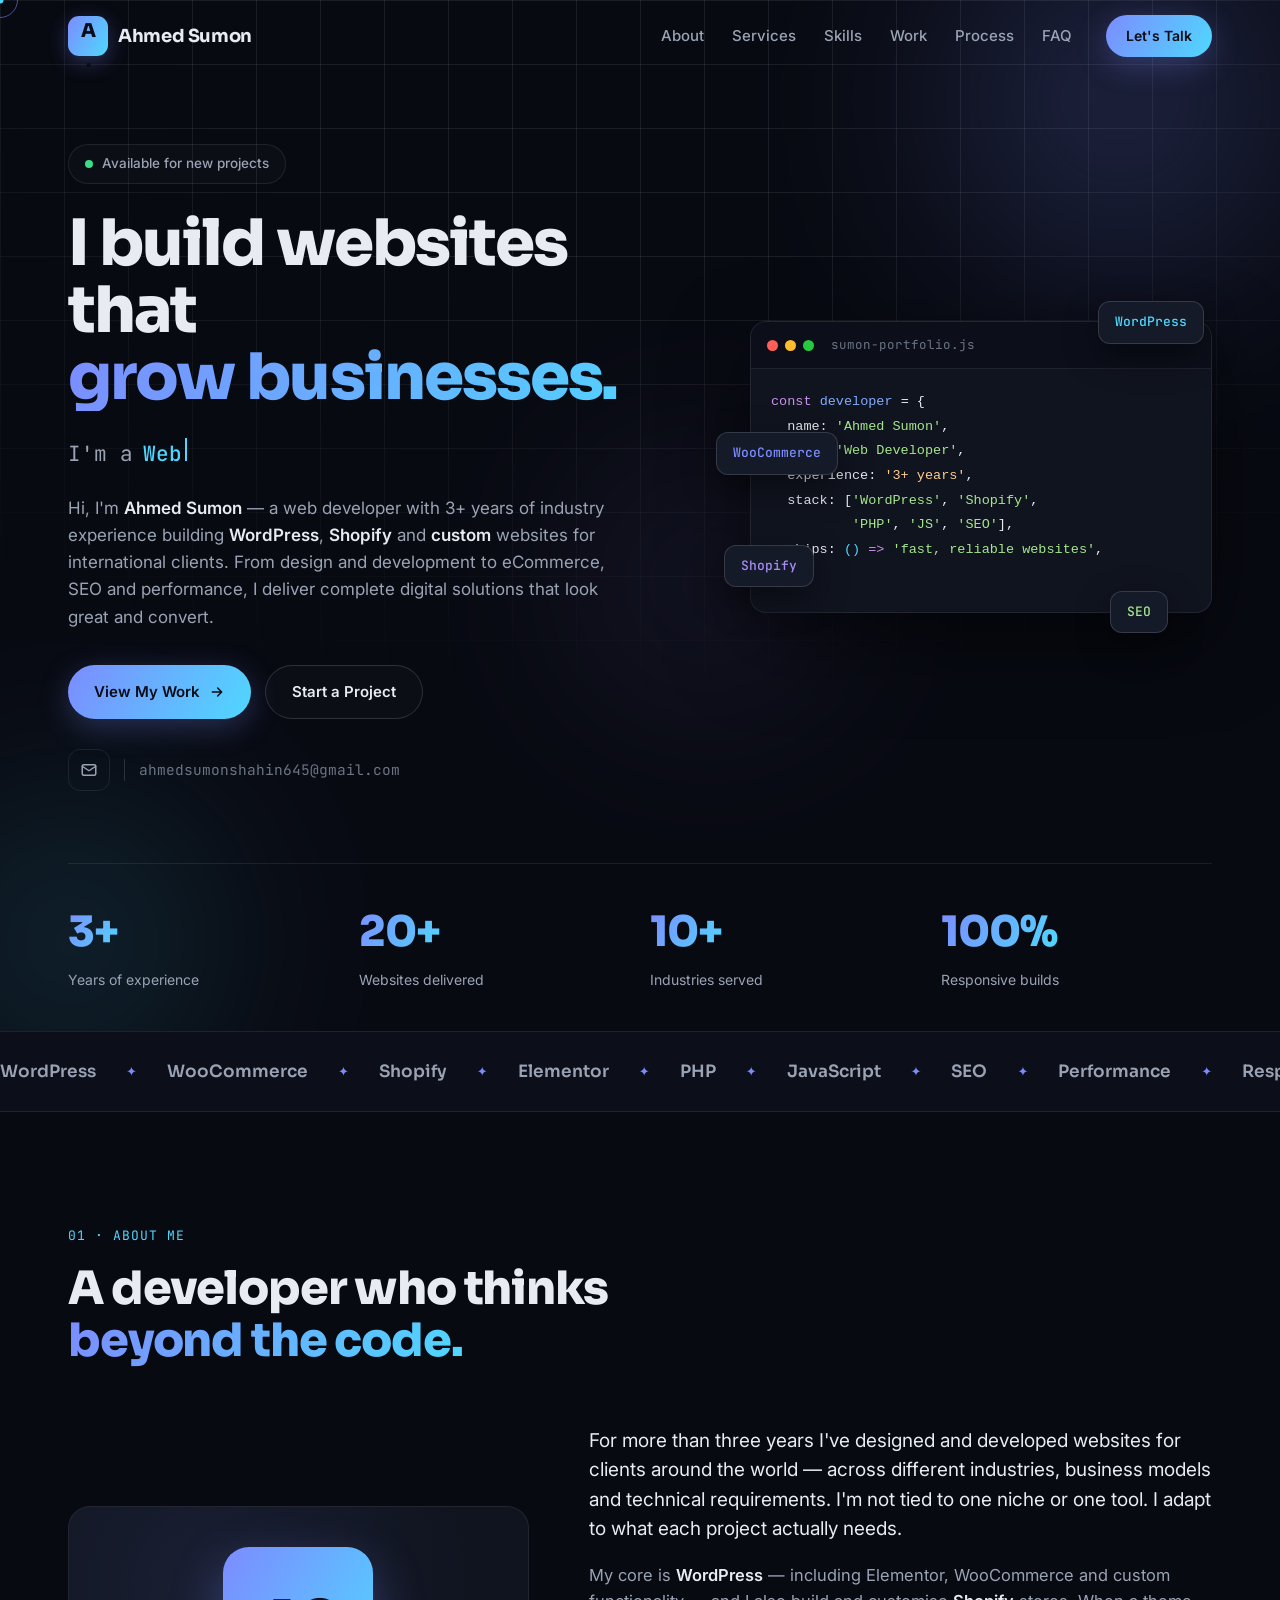
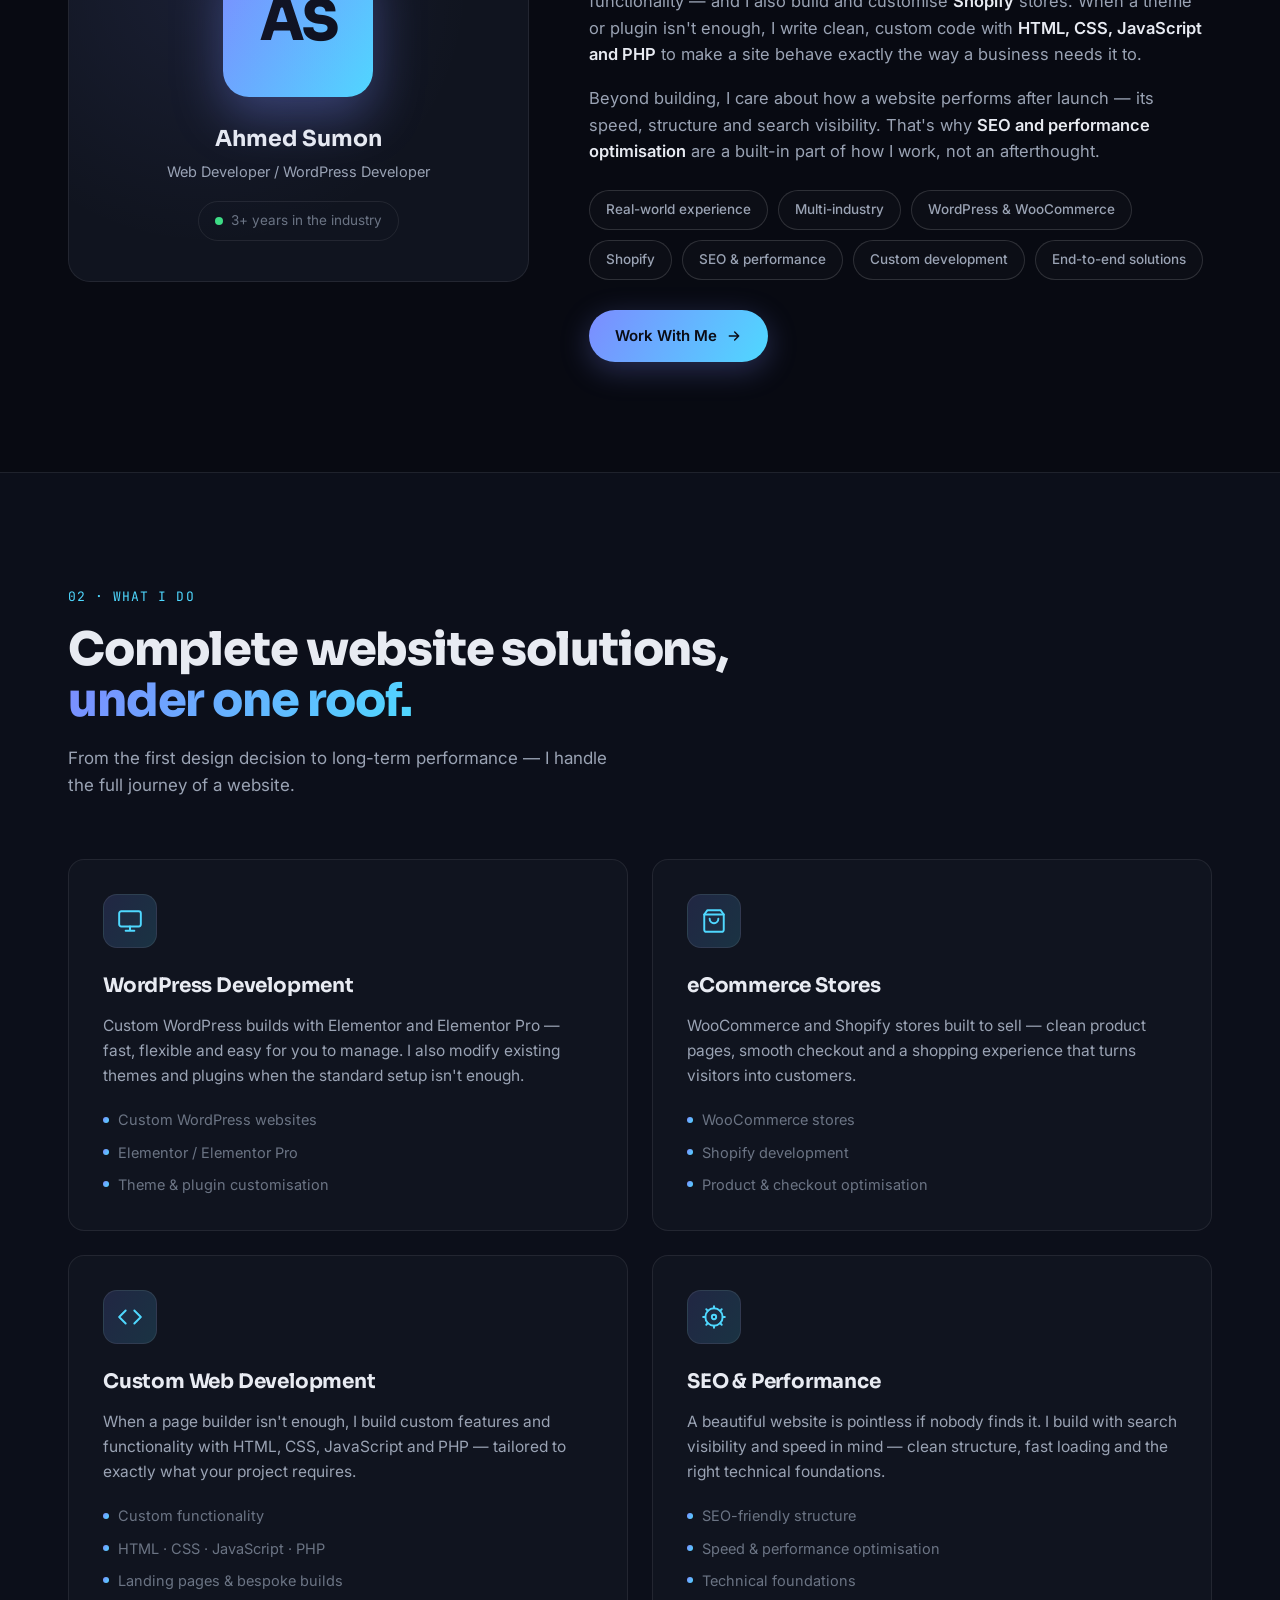
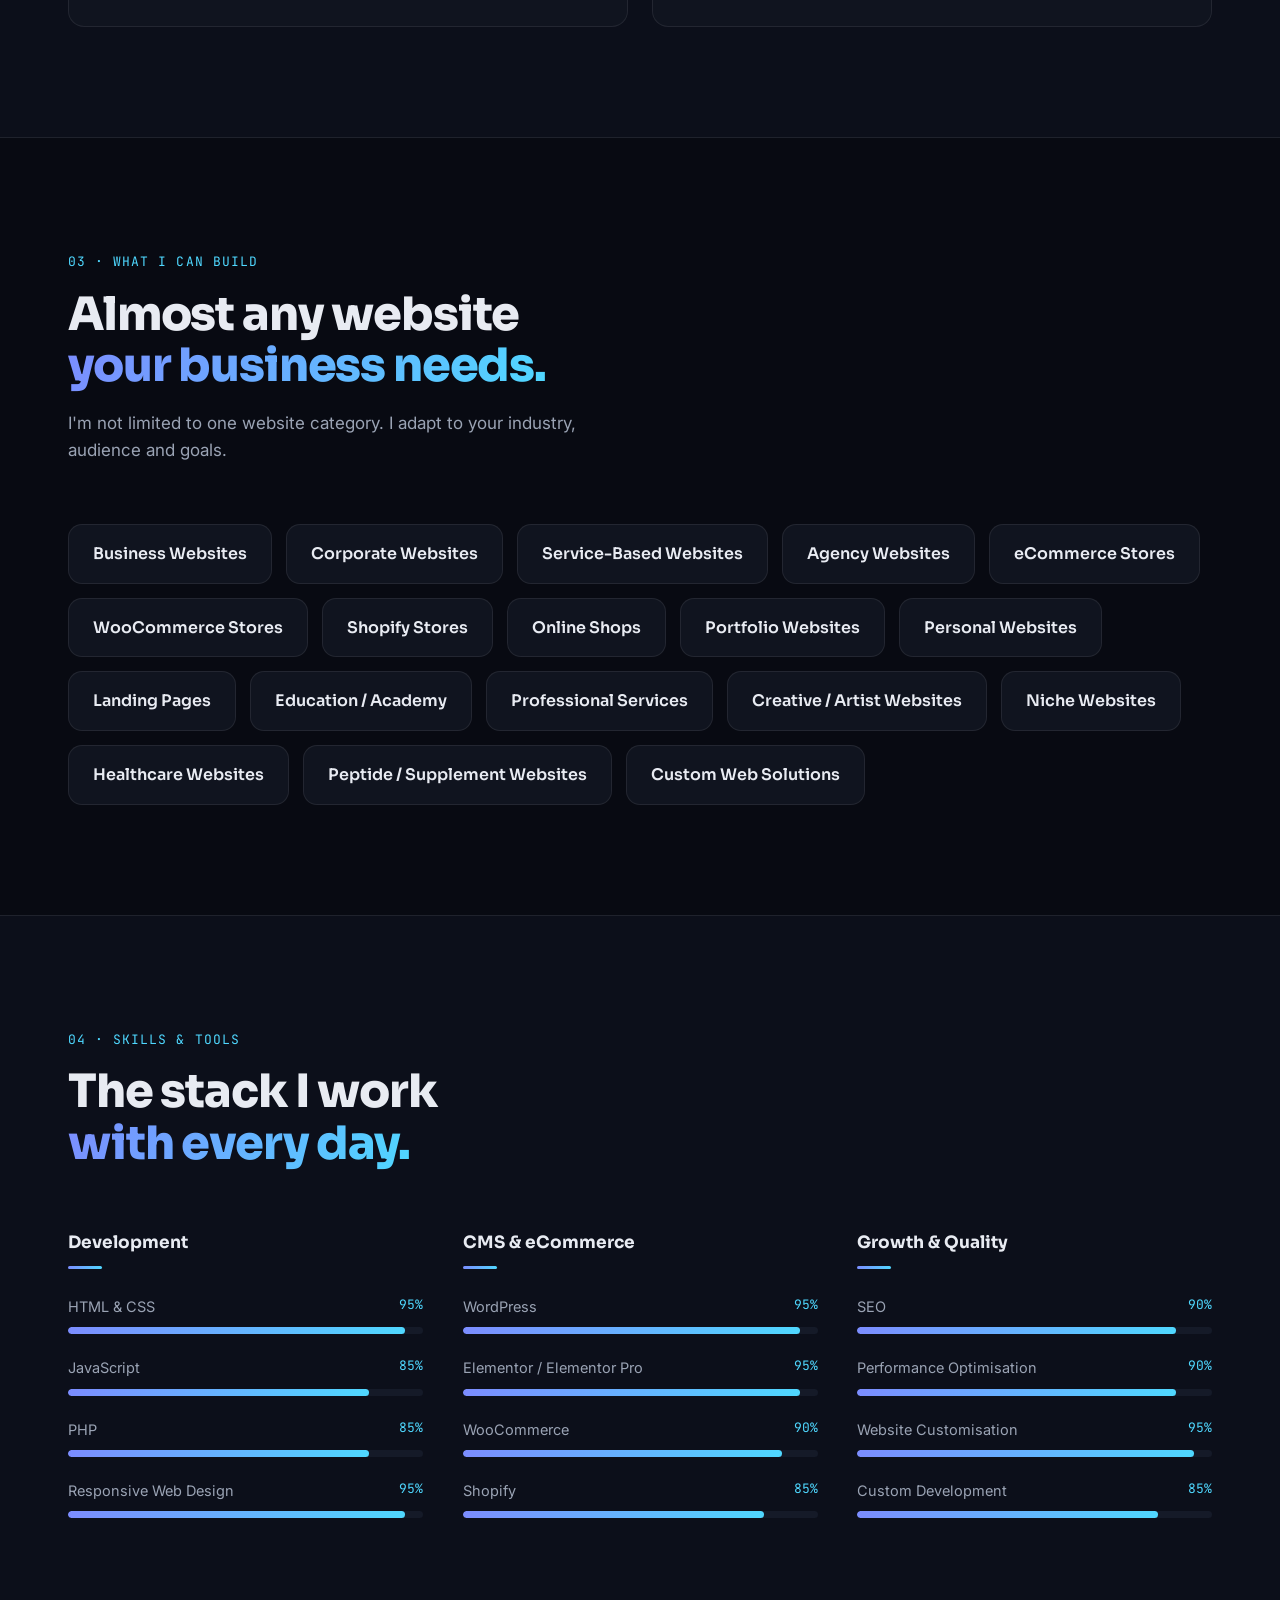
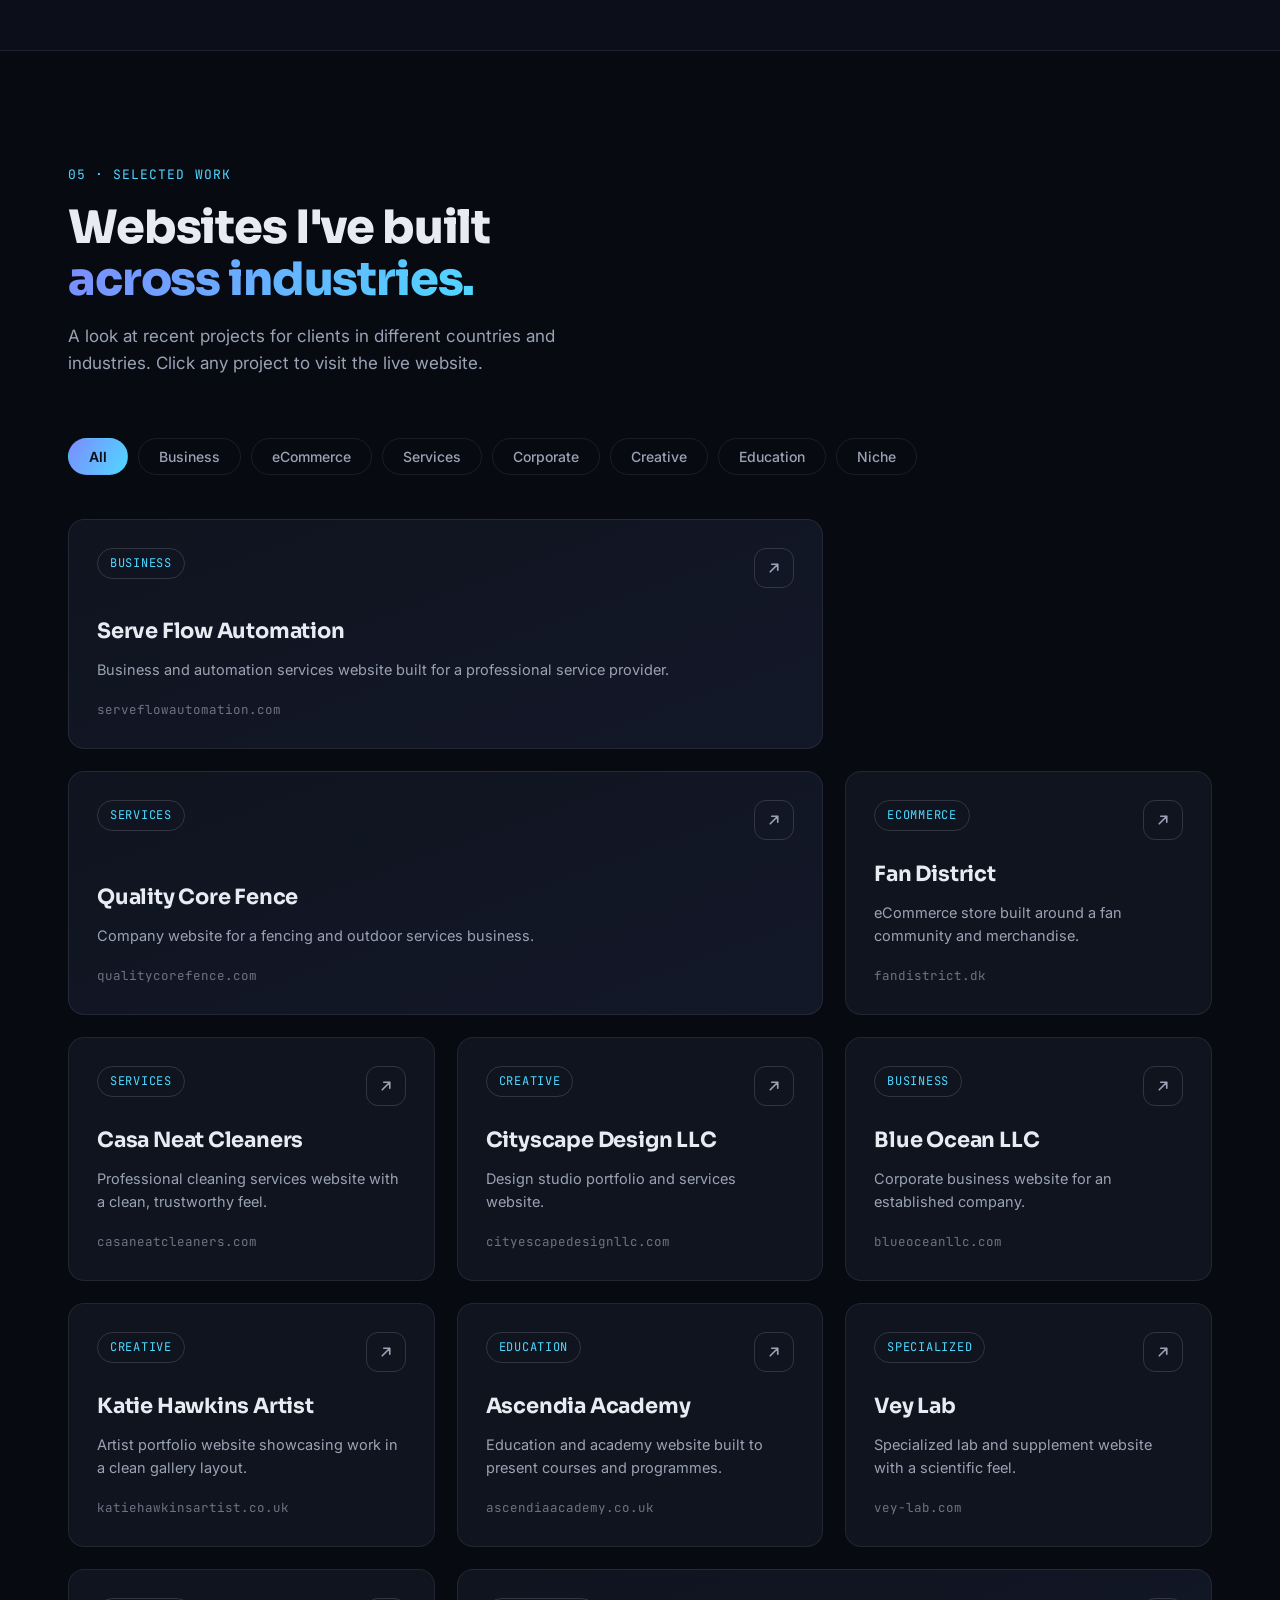
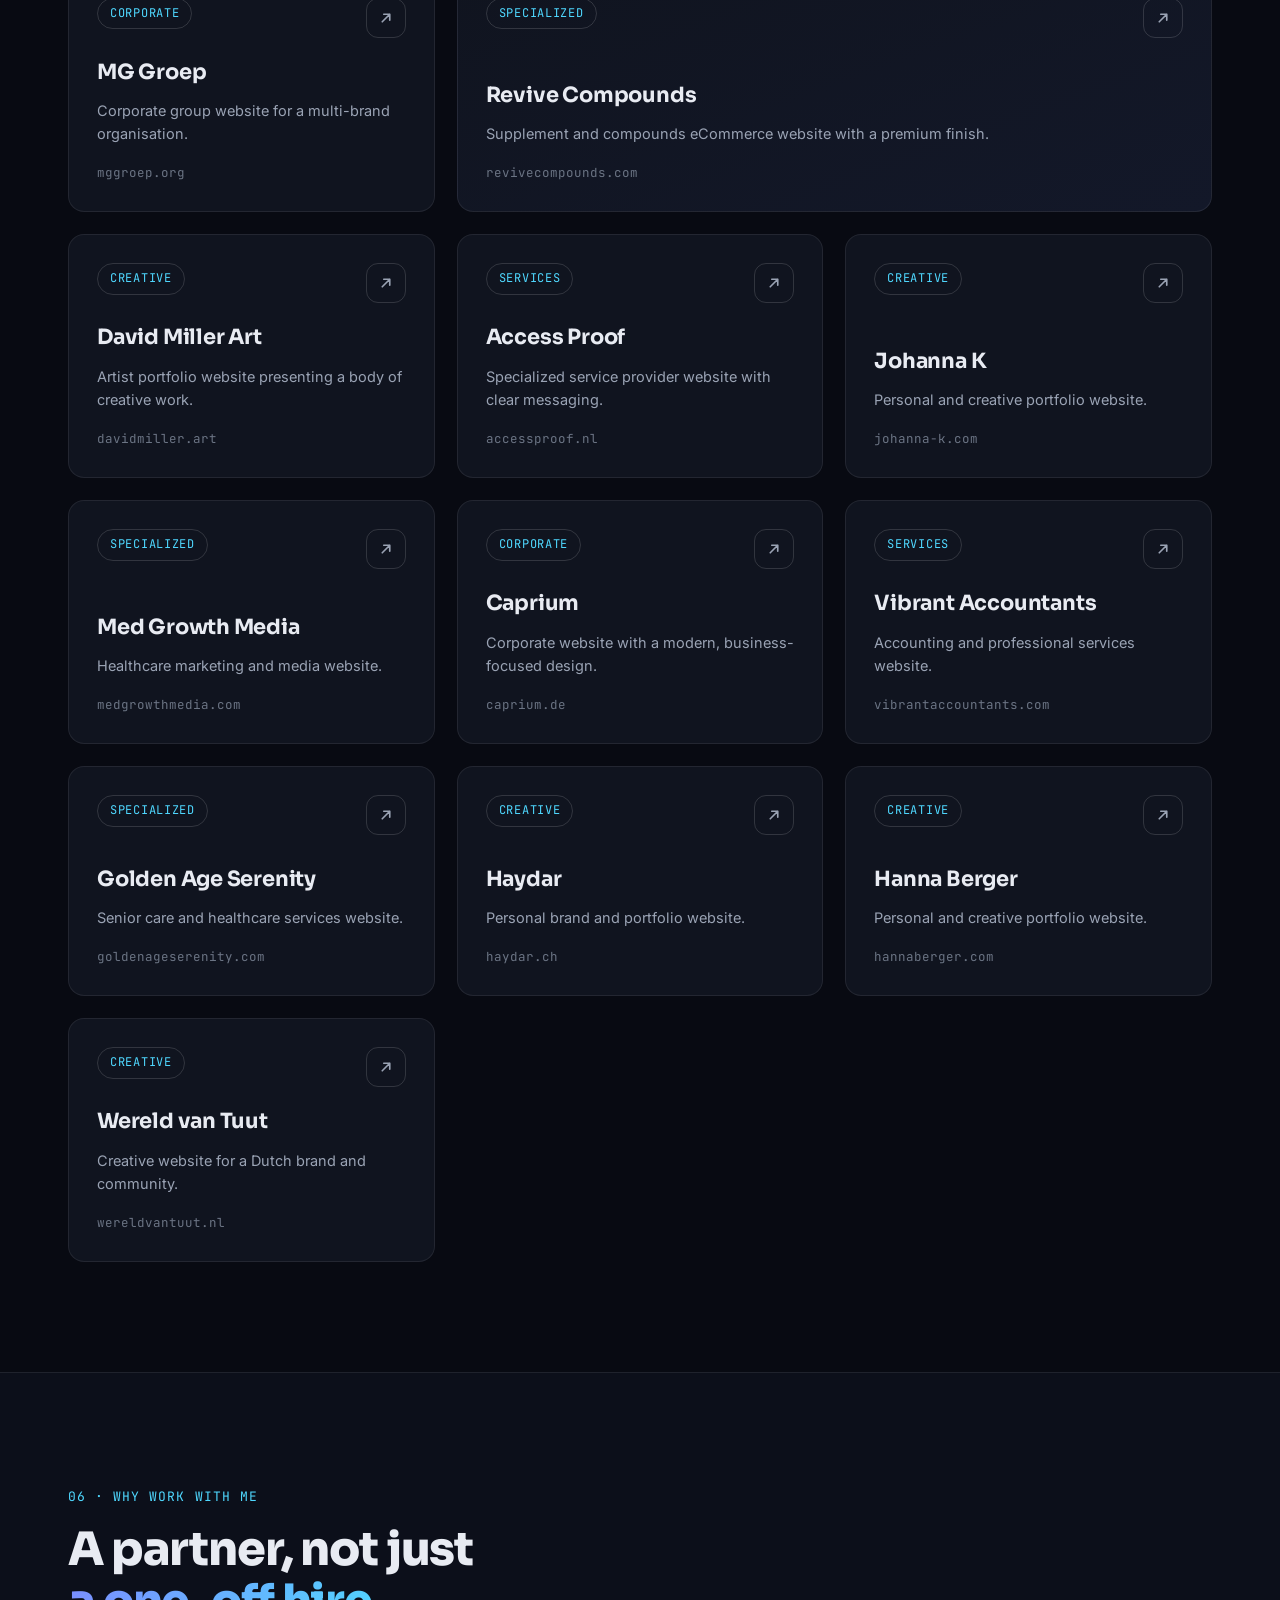
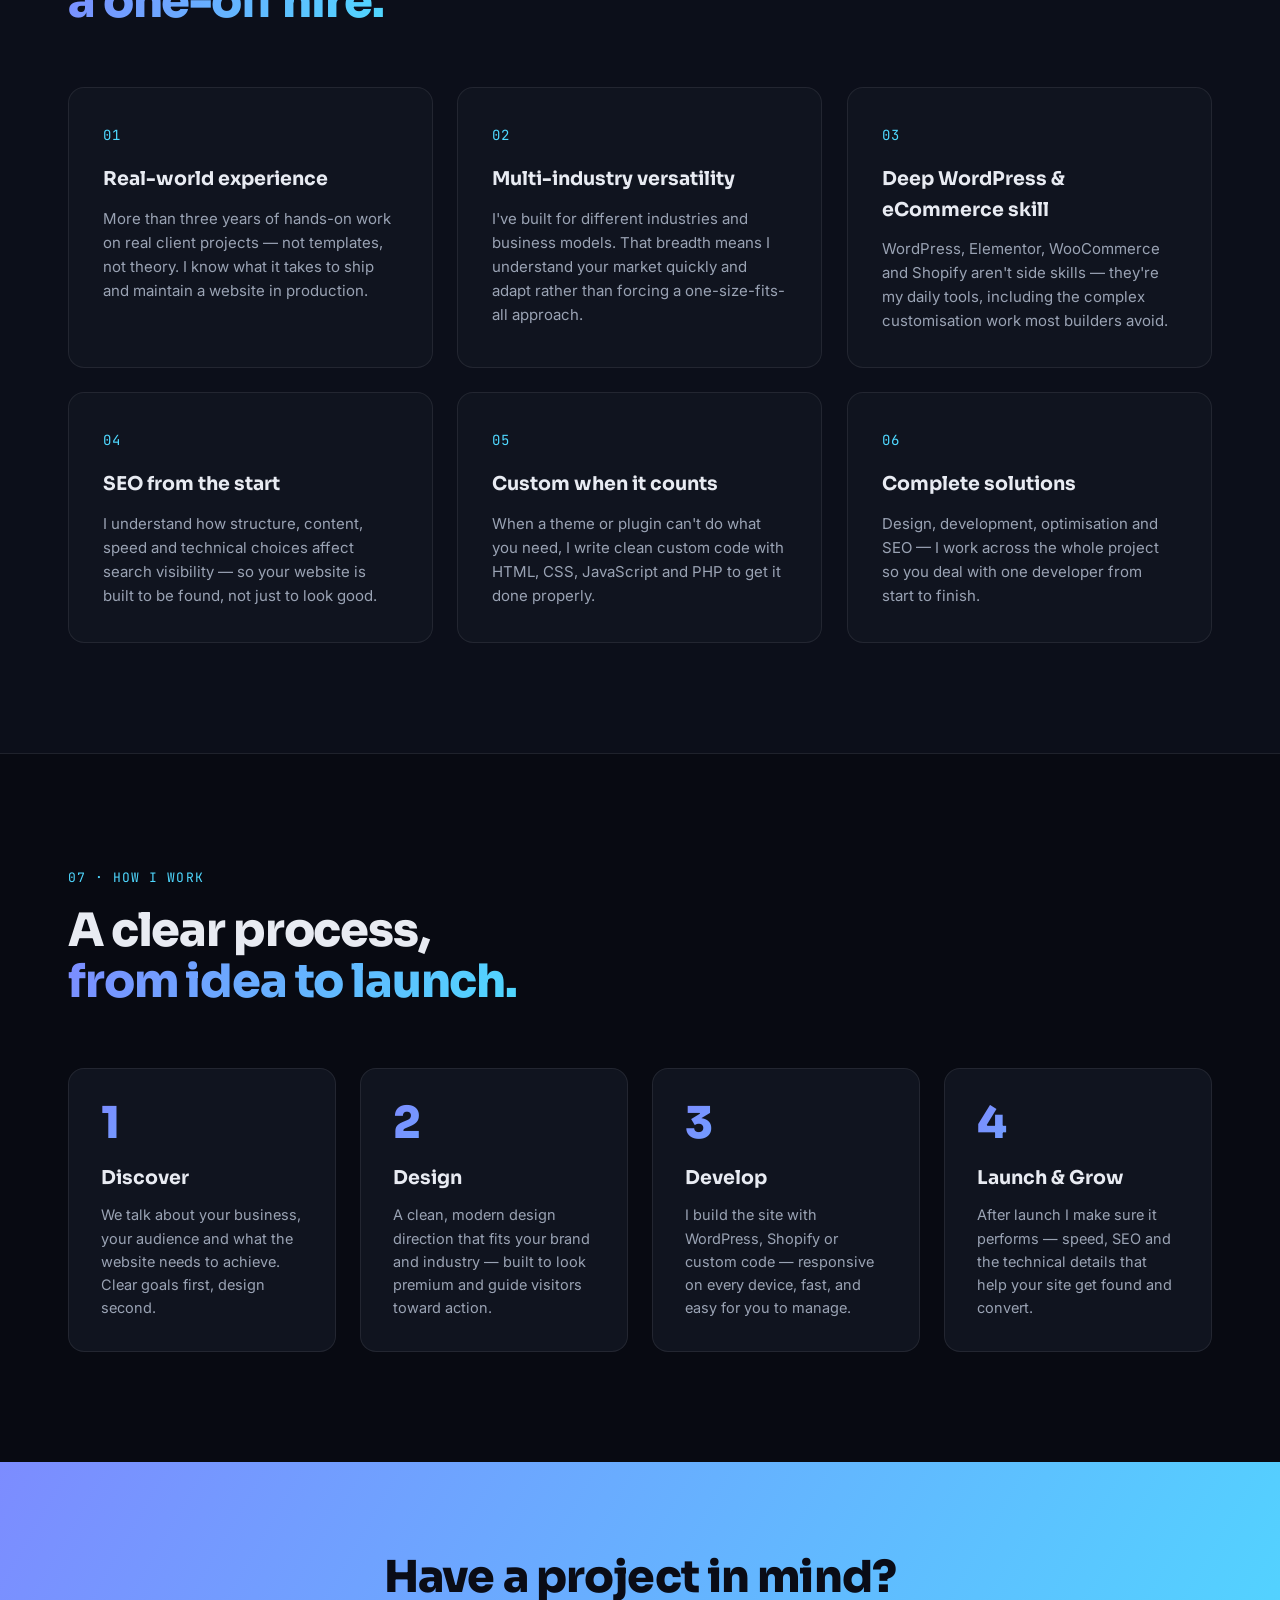
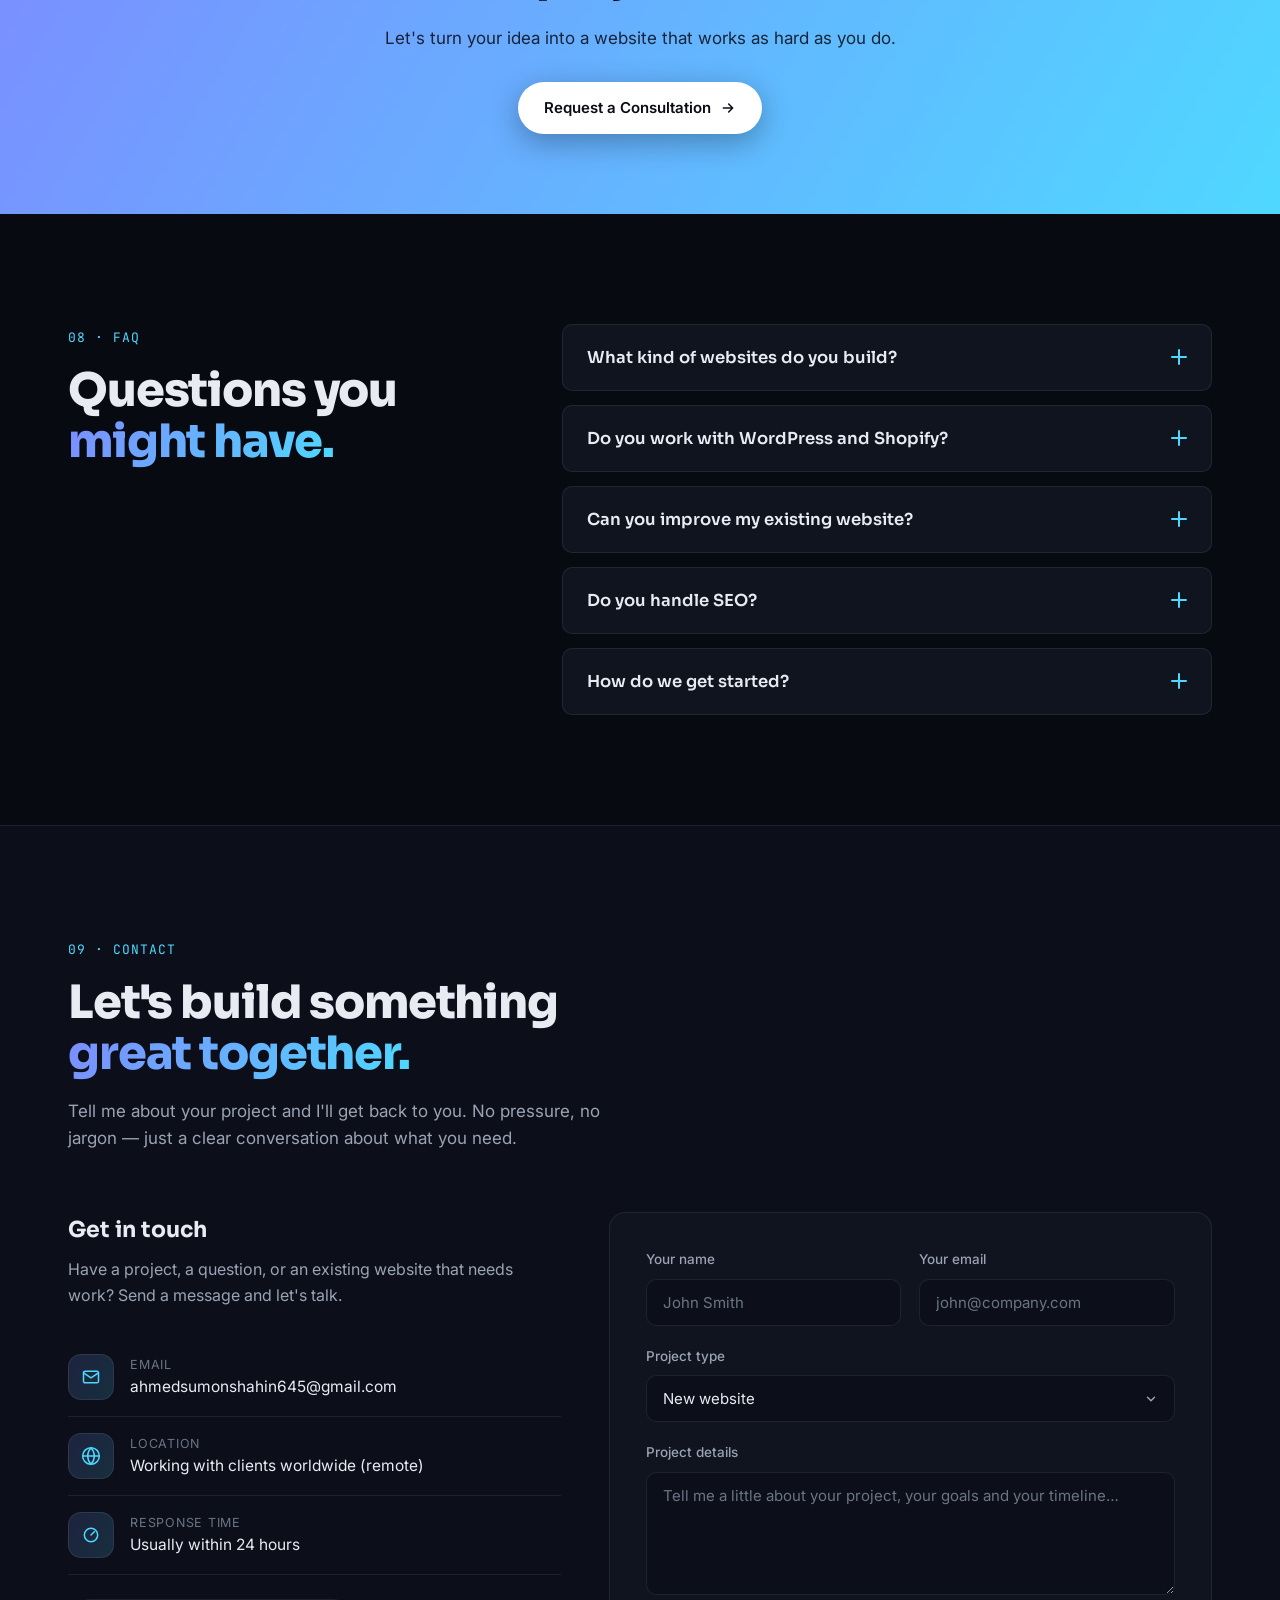
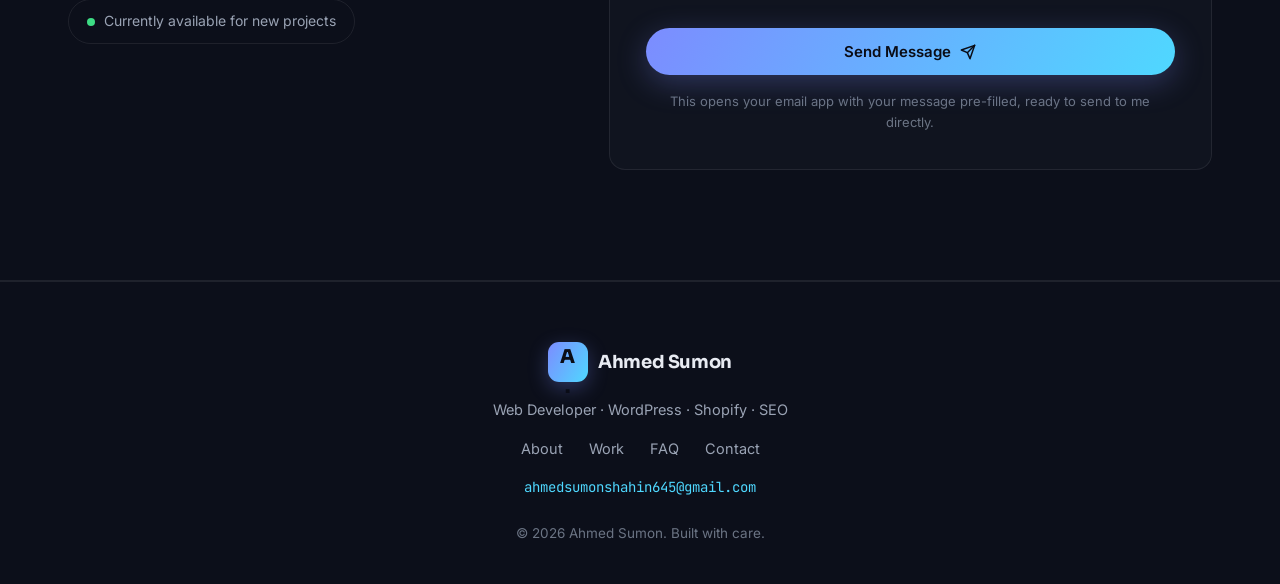
==== index.html @ 9090a744 "Build premium portfolio website for Ahmed Sumon - Single-page portfolio with hero, about, services, " ====
<!DOCTYPE html>
<html lang="en">
<head>
  <meta charset="UTF-8" />
  <meta name="viewport" content="width=device-width, initial-scale=1.0" />
  <title>Ahmed Sumon — Web Developer · WordPress, Shopify &amp; SEO Specialist</title>
  <meta name="description" content="Ahmed Sumon is a web developer with 3+ years of industry experience building WordPress, Shopify and custom websites — including eCommerce, SEO and performance optimisation — for international clients across many industries." />
  <meta name="author" content="Ahmed Sumon" />
  <meta name="theme-color" content="#080a12" />

  <!-- Open Graph -->
  <meta property="og:type" content="website" />
  <meta property="og:title" content="Ahmed Sumon — Web Developer · WordPress, Shopify & SEO" />
  <meta property="og:description" content="Complete digital solutions for businesses: web development, eCommerce, SEO and performance — from an experienced developer with 3+ years of industry experience." />
  <meta property="og:url" content="https://shahinahmedsumon.github.io/Sumon-Mia-Portfolio-/" />

  <link rel="icon" href="data:image/svg+xml,%3Csvg xmlns='http://www.w3.org/2000/svg' viewBox='0 0 64 64'%3E%3Crect width='64' height='64' rx='14' fill='%23080a12'/%3E%3Ctext x='32' y='42' font-family='Arial, sans-serif' font-size='28' font-weight='700' fill='%237c8cff' text-anchor='middle'%3EA%3C/text%3E%3C/svg%3E" />

  <!-- Fonts -->
  <link rel="preconnect" href="https://fonts.googleapis.com" />
  <link rel="preconnect" href="https://fonts.gstatic.com" crossorigin />
  <link href="https://fonts.googleapis.com/css2?family=Inter:wght@400;500;600&family=Sora:wght@500;600;700;800&family=JetBrains+Mono:wght@400;500&display=swap" rel="stylesheet" />

  <link rel="stylesheet" href="assets/css/styles.css" />

  <!-- Structured data -->
  <script type="application/ld+json">
  {
    "@context": "https://schema.org",
    "@type": "Person",
    "name": "Ahmed Sumon",
    "jobTitle": "Web Developer / WordPress Developer",
    "email": "mailto:ahmedsumonshahin645@gmail.com",
    "description": "Web developer with 3+ years of industry experience building WordPress, Shopify and custom websites, including eCommerce, SEO and performance optimisation.",
    "knowsAbout": ["WordPress", "Elementor", "WooCommerce", "Shopify", "SEO", "PHP", "JavaScript", "HTML", "CSS", "Responsive Web Design"]
  }
  </script>
</head>

<body>
  <!-- Progress bar -->
  <div class="scroll-progress" id="scrollProgress" aria-hidden="true"></div>

  <!-- Custom cursor -->
  <div class="cursor-dot" id="cursorDot" aria-hidden="true"></div>
  <div class="cursor-ring" id="cursorRing" aria-hidden="true"></div>

  <!-- ===================== NAV ===================== -->
  <header class="nav" id="nav">
    <div class="container nav-inner">
      <a href="#home" class="logo" aria-label="Ahmed Sumon — home">
        <span class="logo-mark">A<span class="logo-dot">.</span></span>
        <span class="logo-text">Ahmed&nbsp;Sumon</span>
      </a>

      <nav class="nav-links" id="navLinks" aria-label="Primary">
        <a href="#about" class="nav-link">About</a>
        <a href="#services" class="nav-link">Services</a>
        <a href="#skills" class="nav-link">Skills</a>
        <a href="#work" class="nav-link">Work</a>
        <a href="#process" class="nav-link">Process</a>
        <a href="#faq" class="nav-link">FAQ</a>
        <a href="#contact" class="btn btn-primary btn-small nav-cta">Let's Talk</a>
      </nav>

      <button class="nav-toggle" id="navToggle" aria-label="Toggle menu" aria-expanded="false">
        <span></span><span></span><span></span>
      </button>
    </div>
  </header>

  <main>
    <!-- ===================== HERO ===================== -->
    <section class="hero" id="home">
      <div class="hero-bg" aria-hidden="true">
        <div class="hero-grid"></div>
        <div class="orb orb-1"></div>
        <div class="orb orb-2"></div>
        <div class="orb orb-3"></div>
      </div>

      <div class="container hero-inner">
        <div class="hero-copy">
          <span class="hero-available"><span class="pulse"></span> Available for new projects</span>

          <h1 class="hero-title">
            <span class="hero-line">I build websites that</span>
            <span class="hero-line hero-gradient">grow businesses.</span>
          </h1>

          <div class="hero-typing">
            <span class="typing-static">I'm a</span>
            <span class="typing-wrap"><span class="typing-text" id="typingText">Web Developer</span><span class="typing-caret"></span></span>
          </div>

          <p class="hero-sub">
            Hi, I'm <strong>Ahmed Sumon</strong> — a web developer with 3+ years of
            industry experience building <strong>WordPress</strong>, <strong>Shopify</strong> and
            <strong>custom</strong> websites for international clients. From design and
            development to eCommerce, SEO and performance, I deliver complete digital
            solutions that look great and convert.
          </p>

          <div class="hero-cta">
            <a href="#work" class="btn btn-primary">View My Work
              <svg width="16" height="16" viewBox="0 0 24 24" fill="none" stroke="currentColor" stroke-width="2.2" stroke-linecap="round" stroke-linejoin="round"><path d="M5 12h14M13 6l6 6-6 6"/></svg>
            </a>
            <a href="#contact" class="btn btn-ghost">Start a Project</a>
          </div>

          <div class="hero-socials">
            <a href="mailto:ahmedsumonshahin645@gmail.com" class="hero-social" aria-label="Email">
              <svg width="18" height="18" viewBox="0 0 24 24" fill="none" stroke="currentColor" stroke-width="2" stroke-linecap="round" stroke-linejoin="round"><rect x="3" y="5" width="18" height="14" rx="2"/><path d="m3 7 9 6 9-6"/></svg>
            </a>
            <span class="hero-social-divider"></span>
            <span class="hero-email">ahmedsumonshahin645@gmail.com</span>
          </div>
        </div>

        <div class="hero-visual">
          <div class="code-card reveal-right">
            <div class="code-head">
              <span class="dot dot-r"></span><span class="dot dot-y"></span><span class="dot dot-g"></span>
              <span class="code-file">sumon-portfolio.js</span>
            </div>
            <pre class="code-body"><code><span class="c-kw">const</span> <span class="c-var">developer</span> = {
  name: <span class="c-str">'Ahmed Sumon'</span>,
  role: <span class="c-str">'Web Developer'</span>,
  experience: <span class="c-num">'3+ years'</span>,
  stack: [<span class="c-str">'WordPress'</span>, <span class="c-str">'Shopify'</span>,
          <span class="c-str">'PHP'</span>, <span class="c-str">'JS'</span>, <span class="c-str">'SEO'</span>],
  ships: <span class="c-fn">()</span> <span class="c-kw">=&gt;</span> <span class="c-str">'fast, reliable websites'</span>,
};<span class="typing-caret"></span></code></pre>
          </div>

          <div class="float-chip chip-1">WordPress</div>
          <div class="float-chip chip-2">Shopify</div>
          <div class="float-chip chip-3">SEO</div>
          <div class="float-chip chip-4">WooCommerce</div>
        </div>
      </div>

      <div class="container">
        <div class="hero-stats">
          <div class="stat">
            <span class="stat-num"><span data-counter="3">0</span>+</span>
            <span class="stat-label">Years of experience</span>
          </div>
          <div class="stat">
            <span class="stat-num"><span data-counter="20">0</span>+</span>
            <span class="stat-label">Websites delivered</span>
          </div>
          <div class="stat">
            <span class="stat-num"><span data-counter="10">0</span>+</span>
            <span class="stat-label">Industries served</span>
          </div>
          <div class="stat">
            <span class="stat-num"><span data-counter="100">0</span>%</span>
            <span class="stat-label">Responsive builds</span>
          </div>
        </div>
      </div>
    </section>

    <!-- ===================== MARQUEE ===================== -->
    <section class="marquee" aria-hidden="true">
      <div class="marquee-track">
        <div class="marquee-group">
          <span>WordPress</span><i>✦</i><span>WooCommerce</span><i>✦</i><span>Shopify</span><i>✦</i><span>Elementor</span><i>✦</i>
          <span>PHP</span><i>✦</i><span>JavaScript</span><i>✦</i><span>SEO</span><i>✦</i><span>Performance</span><i>✦</i>
          <span>Responsive Design</span><i>✦</i><span>Custom Development</span><i>✦</i>
        </div>
        <div class="marquee-group">
          <span>WordPress</span><i>✦</i><span>WooCommerce</span><i>✦</i><span>Shopify</span><i>✦</i><span>Elementor</span><i>✦</i>
          <span>PHP</span><i>✦</i><span>JavaScript</span><i>✦</i><span>SEO</span><i>✦</i><span>Performance</span><i>✦</i>
          <span>Responsive Design</span><i>✦</i><span>Custom Development</span><i>✦</i>
        </div>
      </div>
    </section>

    <!-- ===================== ABOUT ===================== -->
    <section class="section" id="about">
      <div class="container">
        <div class="section-head">
          <span class="eyebrow">01 · About Me</span>
          <h2 class="section-title">A developer who thinks<br /><span class="accent">beyond the code.</span></h2>
        </div>

        <div class="about-grid">
          <div class="about-visual reveal-left">
            <div class="about-card">
              <div class="about-monogram">AS</div>
              <div class="about-meta">
                <span class="about-name">Ahmed Sumon</span>
                <span class="about-role">Web Developer / WordPress Developer</span>
                <span class="about-exp"><span class="pulse"></span> 3+ years in the industry</span>
              </div>
            </div>
          </div>

          <div class="about-copy reveal-right">
            <p class="lead">
              For more than three years I've designed and developed websites for clients
              around the world — across different industries, business models and technical
              requirements. I'm not tied to one niche or one tool. I adapt to what each
              project actually needs.
            </p>
            <p>
              My core is <strong>WordPress</strong> — including Elementor, WooCommerce and
              custom functionality — and I also build and customise <strong>Shopify</strong>
              stores. When a theme or plugin isn't enough, I write clean, custom code with
              <strong>HTML, CSS, JavaScript and PHP</strong> to make a site behave exactly
              the way a business needs it to.
            </p>
            <p>
              Beyond building, I care about how a website performs after launch — its speed,
              structure and search visibility. That's why <strong>SEO and performance
              optimisation</strong> are a built-in part of how I work, not an afterthought.
            </p>

            <div class="about-chips">
              <span class="chip">Real-world experience</span>
              <span class="chip">Multi-industry</span>
              <span class="chip">WordPress &amp; WooCommerce</span>
              <span class="chip">Shopify</span>
              <span class="chip">SEO &amp; performance</span>
              <span class="chip">Custom development</span>
              <span class="chip">End-to-end solutions</span>
            </div>

            <a href="#contact" class="btn btn-primary">Work With Me
              <svg width="16" height="16" viewBox="0 0 24 24" fill="none" stroke="currentColor" stroke-width="2.2" stroke-linecap="round" stroke-linejoin="round"><path d="M5 12h14M13 6l6 6-6 6"/></svg>
            </a>
          </div>
        </div>
      </div>
    </section>

    <!-- ===================== SERVICES ===================== -->
    <section class="section section-alt" id="services">
      <div class="container">
        <div class="section-head">
          <span class="eyebrow">02 · What I Do</span>
          <h2 class="section-title">Complete website solutions,<br /><span class="accent">under one roof.</span></h2>
          <p class="section-sub">From the first design decision to long-term performance — I handle the full journey of a website.</p>
        </div>

        <div class="services-grid">
          <article class="service-card reveal-up">
            <div class="service-icon">
              <svg width="26" height="26" viewBox="0 0 24 24" fill="none" stroke="currentColor" stroke-width="1.8" stroke-linecap="round" stroke-linejoin="round"><rect x="2" y="3" width="20" height="14" rx="2"/><path d="M8 21h8M12 17v4"/></svg>
            </div>
            <h3>WordPress Development</h3>
            <p>Custom WordPress builds with Elementor and Elementor Pro — fast, flexible and easy for you to manage. I also modify existing themes and plugins when the standard setup isn't enough.</p>
            <ul class="service-list">
              <li>Custom WordPress websites</li>
              <li>Elementor / Elementor Pro</li>
              <li>Theme &amp; plugin customisation</li>
            </ul>
          </article>

          <article class="service-card reveal-up">
            <div class="service-icon">
              <svg width="26" height="26" viewBox="0 0 24 24" fill="none" stroke="currentColor" stroke-width="1.8" stroke-linecap="round" stroke-linejoin="round"><path d="M6 2 3 6v14a2 2 0 0 0 2 2h14a2 2 0 0 0 2-2V6l-3-4Z"/><path d="M3 6h18"/><path d="M16 10a4 4 0 0 1-8 0"/></svg>
            </div>
            <h3>eCommerce Stores</h3>
            <p>WooCommerce and Shopify stores built to sell — clean product pages, smooth checkout and a shopping experience that turns visitors into customers.</p>
            <ul class="service-list">
              <li>WooCommerce stores</li>
              <li>Shopify development</li>
              <li>Product &amp; checkout optimisation</li>
            </ul>
          </article>

          <article class="service-card reveal-up">
            <div class="service-icon">
              <svg width="26" height="26" viewBox="0 0 24 24" fill="none" stroke="currentColor" stroke-width="1.8" stroke-linecap="round" stroke-linejoin="round"><path d="m16 18 6-6-6-6"/><path d="m8 6-6 6 6 6"/></svg>
            </div>
            <h3>Custom Web Development</h3>
            <p>When a page builder isn't enough, I build custom features and functionality with HTML, CSS, JavaScript and PHP — tailored to exactly what your project requires.</p>
            <ul class="service-list">
              <li>Custom functionality</li>
              <li>HTML · CSS · JavaScript · PHP</li>
              <li>Landing pages &amp; bespoke builds</li>
            </ul>
          </article>

          <article class="service-card reveal-up">
            <div class="service-icon">
              <svg width="26" height="26" viewBox="0 0 24 24" fill="none" stroke="currentColor" stroke-width="1.8" stroke-linecap="round" stroke-linejoin="round"><path d="M12 20a8 8 0 1 0 0-16 8 8 0 0 0 0 16Z"/><path d="M12 14a2 2 0 1 0 0-4 2 2 0 0 0 0 4Z"/><path d="M12 2v2M12 20v2M4.9 4.9l1.4 1.4M17.7 17.7l1.4 1.4M2 12h2M20 12h2M4.9 19.1l1.4-1.4M17.7 6.3l1.4-1.4"/></svg>
            </div>
            <h3>SEO &amp; Performance</h3>
            <p>A beautiful website is pointless if nobody finds it. I build with search visibility and speed in mind — clean structure, fast loading and the right technical foundations.</p>
            <ul class="service-list">
              <li>SEO-friendly structure</li>
              <li>Speed &amp; performance optimisation</li>
              <li>Technical foundations</li>
            </ul>
          </article>
        </div>
      </div>
    </section>

    <!-- ===================== CAPABILITIES ===================== -->
    <section class="section" id="capabilities">
      <div class="container">
        <div class="section-head">
          <span class="eyebrow">03 · What I Can Build</span>
          <h2 class="section-title">Almost any website<br /><span class="accent">your business needs.</span></h2>
          <p class="section-sub">I'm not limited to one website category. I adapt to your industry, audience and goals.</p>
        </div>

        <div class="caps-grid" id="capsGrid">
          <span class="cap-item">Business Websites</span>
          <span class="cap-item">Corporate Websites</span>
          <span class="cap-item">Service-Based Websites</span>
          <span class="cap-item">Agency Websites</span>
          <span class="cap-item">eCommerce Stores</span>
          <span class="cap-item">WooCommerce Stores</span>
          <span class="cap-item">Shopify Stores</span>
          <span class="cap-item">Online Shops</span>
          <span class="cap-item">Portfolio Websites</span>
          <span class="cap-item">Personal Websites</span>
          <span class="cap-item">Landing Pages</span>
          <span class="cap-item">Education / Academy</span>
          <span class="cap-item">Professional Services</span>
          <span class="cap-item">Creative / Artist Websites</span>
          <span class="cap-item">Niche Websites</span>
          <span class="cap-item">Healthcare Websites</span>
          <span class="cap-item">Peptide / Supplement Websites</span>
          <span class="cap-item">Custom Web Solutions</span>
        </div>
      </div>
    </section>

    <!-- ===================== SKILLS ===================== -->
    <section class="section section-alt" id="skills">
      <div class="container">
        <div class="section-head">
          <span class="eyebrow">04 · Skills &amp; Tools</span>
          <h2 class="section-title">The stack I work<br /><span class="accent">with every day.</span></h2>
        </div>

        <div class="skills-grid">
          <div class="skill-group reveal-up">
            <h3 class="skill-heading">Development</h3>
            <div class="skill"><div class="skill-top"><span>HTML &amp; CSS</span><span class="skill-pct">95%</span></div><div class="skill-bar"><span data-width="95%"></span></div></div>
            <div class="skill"><div class="skill-top"><span>JavaScript</span><span class="skill-pct">85%</span></div><div class="skill-bar"><span data-width="85%"></span></div></div>
            <div class="skill"><div class="skill-top"><span>PHP</span><span class="skill-pct">85%</span></div><div class="skill-bar"><span data-width="85%"></span></div></div>
            <div class="skill"><div class="skill-top"><span>Responsive Web Design</span><span class="skill-pct">95%</span></div><div class="skill-bar"><span data-width="95%"></span></div></div>
          </div>

          <div class="skill-group reveal-up">
            <h3 class="skill-heading">CMS &amp; eCommerce</h3>
            <div class="skill"><div class="skill-top"><span>WordPress</span><span class="skill-pct">95%</span></div><div class="skill-bar"><span data-width="95%"></span></div></div>
            <div class="skill"><div class="skill-top"><span>Elementor / Elementor Pro</span><span class="skill-pct">95%</span></div><div class="skill-bar"><span data-width="95%"></span></div></div>
            <div class="skill"><div class="skill-top"><span>WooCommerce</span><span class="skill-pct">90%</span></div><div class="skill-bar"><span data-width="90%"></span></div></div>
            <div class="skill"><div class="skill-top"><span>Shopify</span><span class="skill-pct">85%</span></div><div class="skill-bar"><span data-width="85%"></span></div></div>
          </div>

          <div class="skill-group reveal-up">
            <h3 class="skill-heading">Growth &amp; Quality</h3>
            <div class="skill"><div class="skill-top"><span>SEO</span><span class="skill-pct">90%</span></div><div class="skill-bar"><span data-width="90%"></span></div></div>
            <div class="skill"><div class="skill-top"><span>Performance Optimisation</span><span class="skill-pct">90%</span></div><div class="skill-bar"><span data-width="90%"></span></div></div>
            <div class="skill"><div class="skill-top"><span>Website Customisation</span><span class="skill-pct">95%</span></div><div class="skill-bar"><span data-width="95%"></span></div></div>
            <div class="skill"><div class="skill-top"><span>Custom Development</span><span class="skill-pct">85%</span></div><div class="skill-bar"><span data-width="85%"></span></div></div>
          </div>
        </div>
      </div>
    </section>

    <!-- ===================== WORK / PORTFOLIO ===================== -->
    <section class="section" id="work">
      <div class="container">
        <div class="section-head">
          <span class="eyebrow">05 · Selected Work</span>
          <h2 class="section-title">Websites I've built<br /><span class="accent">across industries.</span></h2>
          <p class="section-sub">A look at recent projects for clients in different countries and industries. Click any project to visit the live website.</p>
        </div>

        <div class="filters" id="filters" role="tablist" aria-label="Filter projects">
          <button class="filter-btn is-active" data-filter="all">All</button>
          <button class="filter-btn" data-filter="business">Business</button>
          <button class="filter-btn" data-filter="ecommerce">eCommerce</button>
          <button class="filter-btn" data-filter="services">Services</button>
          <button class="filter-btn" data-filter="corporate">Corporate</button>
          <button class="filter-btn" data-filter="creative">Creative</button>
          <button class="filter-btn" data-filter="education">Education</button>
          <button class="filter-btn" data-filter="niche">Niche</button>
        </div>

        <div class="work-grid" id="workGrid"></div>
      </div>
    </section>

    <!-- ===================== WHY ME ===================== -->
    <section class="section section-alt" id="why">
      <div class="container">
        <div class="section-head">
          <span class="eyebrow">06 · Why Work With Me</span>
          <h2 class="section-title">A partner, not just<br /><span class="accent">a one-off hire.</span></h2>
        </div>

        <div class="why-grid">
          <div class="why-item reveal-up">
            <span class="why-num">01</span>
            <h3>Real-world experience</h3>
            <p>More than three years of hands-on work on real client projects — not templates, not theory. I know what it takes to ship and maintain a website in production.</p>
          </div>
          <div class="why-item reveal-up">
            <span class="why-num">02</span>
            <h3>Multi-industry versatility</h3>
            <p>I've built for different industries and business models. That breadth means I understand your market quickly and adapt rather than forcing a one-size-fits-all approach.</p>
          </div>
          <div class="why-item reveal-up">
            <span class="why-num">03</span>
            <h3>Deep WordPress &amp; eCommerce skill</h3>
            <p>WordPress, Elementor, WooCommerce and Shopify aren't side skills — they're my daily tools, including the complex customisation work most builders avoid.</p>
          </div>
          <div class="why-item reveal-up">
            <span class="why-num">04</span>
            <h3>SEO from the start</h3>
            <p>I understand how structure, content, speed and technical choices affect search visibility — so your website is built to be found, not just to look good.</p>
          </div>
          <div class="why-item reveal-up">
            <span class="why-num">05</span>
            <h3>Custom when it counts</h3>
            <p>When a theme or plugin can't do what you need, I write clean custom code with HTML, CSS, JavaScript and PHP to get it done properly.</p>
          </div>
          <div class="why-item reveal-up">
            <span class="why-num">06</span>
            <h3>Complete solutions</h3>
            <p>Design, development, optimisation and SEO — I work across the whole project so you deal with one developer from start to finish.</p>
          </div>
        </div>
      </div>
    </section>

    <!-- ===================== PROCESS ===================== -->
    <section class="section" id="process">
      <div class="container">
        <div class="section-head">
          <span class="eyebrow">07 · How I Work</span>
          <h2 class="section-title">A clear process,<br /><span class="accent">from idea to launch.</span></h2>
        </div>

        <div class="process-steps">
          <div class="step reveal-up">
            <span class="step-num">1</span>
            <h3>Discover</h3>
            <p>We talk about your business, your audience and what the website needs to achieve. Clear goals first, design second.</p>
          </div>
          <div class="step reveal-up">
            <span class="step-num">2</span>
            <h3>Design</h3>
            <p>A clean, modern design direction that fits your brand and industry — built to look premium and guide visitors toward action.</p>
          </div>
          <div class="step reveal-up">
            <span class="step-num">3</span>
            <h3>Develop</h3>
            <p>I build the site with WordPress, Shopify or custom code — responsive on every device, fast, and easy for you to manage.</p>
          </div>
          <div class="step reveal-up">
            <span class="step-num">4</span>
            <h3>Launch &amp; Grow</h3>
            <p>After launch I make sure it performs — speed, SEO and the technical details that help your site get found and convert.</p>
          </div>
        </div>
      </div>
    </section>

    <!-- ===================== CTA BAND ===================== -->
    <section class="cta-band">
      <div class="container cta-inner">
        <h2>Have a project in mind?</h2>
        <p>Let's turn your idea into a website that works as hard as you do.</p>
        <a href="#contact" class="btn btn-light">Request a Consultation
          <svg width="16" height="16" viewBox="0 0 24 24" fill="none" stroke="currentColor" stroke-width="2.2" stroke-linecap="round" stroke-linejoin="round"><path d="M5 12h14M13 6l6 6-6 6"/></svg>
        </a>
      </div>
    </section>

    <!-- ===================== FAQ ===================== -->
    <section class="section" id="faq">
      <div class="container faq-wrap">
        <div class="section-head">
          <span class="eyebrow">08 · FAQ</span>
          <h2 class="section-title">Questions you<br /><span class="accent">might have.</span></h2>
        </div>

        <div class="faq-list">
          <div class="faq-item">
            <button class="faq-q" aria-expanded="false">
              <span>What kind of websites do you build?</span>
              <span class="faq-icon"></span>
            </button>
            <div class="faq-a"><div class="faq-a-inner"><p>Almost any type of modern website — business, corporate, service, agency, eCommerce, portfolio, personal, landing pages, education and more. I'm not limited to one category and adapt to your industry and goals.</p></div></div>
          </div>
          <div class="faq-item">
            <button class="faq-q" aria-expanded="false">
              <span>Do you work with WordPress and Shopify?</span>
              <span class="faq-icon"></span>
            </button>
            <div class="faq-a"><div class="faq-a-inner"><p>Yes. WordPress (including Elementor and WooCommerce) is my core, and I also build and customise Shopify stores. I can also write custom HTML, CSS, JavaScript and PHP when a project needs more than standard tools.</p></div></div>
          </div>
          <div class="faq-item">
            <button class="faq-q" aria-expanded="false">
              <span>Can you improve my existing website?</span>
              <span class="faq-icon"></span>
            </button>
            <div class="faq-a"><div class="faq-a-inner"><p>Absolutely. I regularly work on existing sites — redesigns, speed and performance improvements, SEO foundations, new features, and fixing or customising themes and plugins.</p></div></div>
          </div>
          <div class="faq-item">
            <button class="faq-q" aria-expanded="false">
              <span>Do you handle SEO?</span>
              <span class="faq-icon"></span>
            </button>
            <div class="faq-a"><div class="faq-a-inner"><p>Yes. I build with search visibility in mind — clean structure, fast performance, and the technical foundations that help your site rank. SEO is part of how I work, not an add-on.</p></div></div>
          </div>
          <div class="faq-item">
            <button class="faq-q" aria-expanded="false">
              <span>How do we get started?</span>
              <span class="faq-icon"></span>
            </button>
            <div class="faq-a"><div class="faq-a-inner"><p>Just send me an email with a short description of your project and your goals. I'll reply, ask the right questions, and we'll map out the best way forward together.</p></div></div>
          </div>
        </div>
      </div>
    </section>

    <!-- ===================== CONTACT ===================== -->
    <section class="section section-alt" id="contact">
      <div class="container">
        <div class="section-head">
          <span class="eyebrow">09 · Contact</span>
          <h2 class="section-title">Let's build something<br /><span class="accent">great together.</span></h2>
          <p class="section-sub">Tell me about your project and I'll get back to you. No pressure, no jargon — just a clear conversation about what you need.</p>
        </div>

        <div class="contact-grid">
          <div class="contact-info reveal-left">
            <h3>Get in touch</h3>
            <p class="contact-lead">Have a project, a question, or an existing website that needs work? Send a message and let's talk.</p>

            <a href="mailto:ahmedsumonshahin645@gmail.com" class="contact-row">
              <span class="contact-icon">
                <svg width="20" height="20" viewBox="0 0 24 24" fill="none" stroke="currentColor" stroke-width="1.8" stroke-linecap="round" stroke-linejoin="round"><rect x="3" y="5" width="18" height="14" rx="2"/><path d="m3 7 9 6 9-6"/></svg>
              </span>
              <span class="contact-row-text">
                <span class="contact-label">Email</span>
                <span class="contact-value">ahmedsumonshahin645@gmail.com</span>
              </span>
            </a>

            <div class="contact-row">
              <span class="contact-icon">
                <svg width="20" height="20" viewBox="0 0 24 24" fill="none" stroke="currentColor" stroke-width="1.8" stroke-linecap="round" stroke-linejoin="round"><circle cx="12" cy="12" r="10"/><path d="M2 12h20M12 2a15.3 15.3 0 0 1 4 10 15.3 15.3 0 0 1-4 10 15.3 15.3 0 0 1-4-10 15.3 15.3 0 0 1 4-10Z"/></svg>
              </span>
              <span class="contact-row-text">
                <span class="contact-label">Location</span>
                <span class="contact-value">Working with clients worldwide (remote)</span>
              </span>
            </div>

            <div class="contact-row">
              <span class="contact-icon">
                <svg width="20" height="20" viewBox="0 0 24 24" fill="none" stroke="currentColor" stroke-width="1.8" stroke-linecap="round" stroke-linejoin="round"><path d="M12 20a8 8 0 1 0 0-16 8 8 0 0 0 0 16Z"/><path d="M12 12 16 8"/></svg>
              </span>
              <span class="contact-row-text">
                <span class="contact-label">Response time</span>
                <span class="contact-value">Usually within 24 hours</span>
              </span>
            </div>

            <div class="contact-note">
              <span class="pulse"></span> Currently available for new projects
            </div>
          </div>

          <form class="contact-form reveal-right" id="contactForm" novalidate>
            <div class="form-row">
              <div class="form-field">
                <label for="fName">Your name</label>
                <input type="text" id="fName" name="name" placeholder="John Smith" required />
              </div>
              <div class="form-field">
                <label for="fEmail">Your email</label>
                <input type="email" id="fEmail" name="email" placeholder="john@company.com" required />
              </div>
            </div>
            <div class="form-field">
              <label for="fType">Project type</label>
              <select id="fType" name="type">
                <option value="New website">New website</option>
                <option value="WordPress website">WordPress website</option>
                <option value="Shopify / eCommerce store">Shopify / eCommerce store</option>
                <option value="Redesign / update existing site">Redesign / update existing site</option>
                <option value="SEO / performance optimisation">SEO / performance optimisation</option>
                <option value="Something else">Something else</option>
              </select>
            </div>
            <div class="form-field">
              <label for="fMsg">Project details</label>
              <textarea id="fMsg" name="message" rows="5" placeholder="Tell me a little about your project, your goals and your timeline…" required></textarea>
            </div>
            <button type="submit" class="btn btn-primary btn-block">Send Message
              <svg width="16" height="16" viewBox="0 0 24 24" fill="none" stroke="currentColor" stroke-width="2.2" stroke-linecap="round" stroke-linejoin="round"><path d="m22 2-7 20-4-9-9-4Z"/><path d="M22 2 11 13"/></svg>
            </button>
            <p class="form-hint">This opens your email app with your message pre-filled, ready to send to me directly.</p>
          </form>
        </div>
      </div>
    </section>
  </main>

  <!-- ===================== FOOTER ===================== -->
  <footer class="footer">
    <div class="container footer-inner">
      <a href="#home" class="logo">
        <span class="logo-mark">A<span class="logo-dot">.</span></span>
        <span class="logo-text">Ahmed&nbsp;Sumon</span>
      </a>
      <p class="footer-tag">Web Developer · WordPress · Shopify · SEO</p>
      <div class="footer-links">
        <a href="#about">About</a>
        <a href="#work">Work</a>
        <a href="#faq">FAQ</a>
        <a href="#contact">Contact</a>
      </div>
      <a href="mailto:ahmedsumonshahin645@gmail.com" class="footer-email">ahmedsumonshahin645@gmail.com</a>
      <p class="footer-copy">© <span id="year"></span> Ahmed Sumon. Built with care.</p>
    </div>
  </footer>

  <button class="back-top" id="backTop" aria-label="Back to top">
    <svg width="18" height="18" viewBox="0 0 24 24" fill="none" stroke="currentColor" stroke-width="2.2" stroke-linecap="round" stroke-linejoin="round"><path d="m18 15-6-6-6 6"/></svg>
  </button>

  <script src="assets/js/main.js"></script>
</body>
</html>
---- assets/css/styles.css ----
/* ============================================================
   Ahmed Sumon — Portfolio
   Premium dark theme · Sora / Inter / JetBrains Mono
   ============================================================ */

:root {
  --bg: #080a12;
  --bg-soft: #0c0f1a;
  --surface: #10141f;
  --surface-2: #151a28;
  --line: rgba(255, 255, 255, 0.08);
  --line-strong: rgba(255, 255, 255, 0.14);
  --text: #e8ebf2;
  --muted: #9aa3b4;
  --muted-2: #6b7484;
  --accent: #7c8cff;
  --accent-2: #4fd8ff;
  --accent-3: #a78bfa;
  --grad: linear-gradient(120deg, #7c8cff 0%, #4fd8ff 100%);
  --grad-soft: linear-gradient(120deg, rgba(124, 140, 255, 0.16), rgba(79, 216, 255, 0.16));
  --font-head: "Sora", system-ui, sans-serif;
  --font-body: "Inter", system-ui, sans-serif;
  --font-mono: "JetBrains Mono", ui-monospace, monospace;
  --radius: 16px;
  --radius-sm: 10px;
  --max: 1200px;
  --nav-h: 72px;
  --ease: cubic-bezier(0.22, 1, 0.36, 1);
}

* { margin: 0; padding: 0; box-sizing: border-box; }

html { scroll-behavior: smooth; }

body {
  font-family: var(--font-body);
  background: var(--bg);
  color: var(--text);
  line-height: 1.6;
  font-size: 16px;
  overflow-x: hidden;
  -webkit-font-smoothing: antialiased;
  text-rendering: optimizeLegibility;
}

img { max-width: 100%; display: block; }
a { color: inherit; text-decoration: none; }
button { font-family: inherit; cursor: pointer; border: none; background: none; color: inherit; }
::selection { background: rgba(124, 140, 255, 0.35); color: #fff; }

.container { width: 100%; max-width: var(--max); margin: 0 auto; padding: 0 28px; }

/* ---------- Scrollbar ---------- */
::-webkit-scrollbar { width: 11px; }
::-webkit-scrollbar-track { background: var(--bg); }
::-webkit-scrollbar-thumb { background: #232a3a; border-radius: 8px; border: 2px solid var(--bg); }
::-webkit-scrollbar-thumb:hover { background: #313a4f; }

/* ---------- Scroll progress ---------- */
.scroll-progress {
  position: fixed; top: 0; left: 0; height: 3px; width: 0;
  background: var(--grad); z-index: 2000;
}

/* ---------- Custom cursor ---------- */
.cursor-dot, .cursor-ring {
  position: fixed; top: 0; left: 0; pointer-events: none; z-index: 3000;
  border-radius: 50%; transform: translate(-50%, -50%);
}
.cursor-dot { width: 7px; height: 7px; background: var(--accent-2); }
.cursor-ring {
  width: 36px; height: 36px; border: 1.5px solid rgba(124, 140, 255, 0.55);
  transition: width 0.25s var(--ease), height 0.25s var(--ease),
    border-color 0.25s, background 0.25s;
}
.cursor-ring.is-hover {
  width: 58px; height: 58px; background: rgba(124, 140, 255, 0.08);
  border-color: var(--accent-2);
}
@media (hover: none), (max-width: 768px) {
  .cursor-dot, .cursor-ring { display: none; }
}

/* ---------- Buttons ---------- */
.btn {
  display: inline-flex; align-items: center; gap: 9px;
  font-weight: 600; font-size: 15px;
  padding: 14px 26px; border-radius: 999px;
  transition: transform 0.3s var(--ease), box-shadow 0.3s var(--ease),
    background 0.3s, color 0.3s, border-color 0.3s;
  will-change: transform;
}
.btn svg { transition: transform 0.3s var(--ease); }
.btn:hover svg { transform: translateX(4px); }

.btn-primary {
  background: var(--grad); color: #0a0c16;
  box-shadow: 0 8px 30px rgba(124, 140, 255, 0.28);
}
.btn-primary:hover { transform: translateY(-2px); box-shadow: 0 14px 40px rgba(124, 140, 255, 0.4); }

.btn-ghost {
  border: 1px solid var(--line-strong); color: var(--text); background: rgba(255, 255, 255, 0.02);
}
.btn-ghost:hover { border-color: var(--accent); transform: translateY(-2px); background: rgba(124, 140, 255, 0.08); }

.btn-light { background: #fff; color: #0a0c16; box-shadow: 0 8px 30px rgba(0, 0, 0, 0.3); }
.btn-light:hover { transform: translateY(-2px); }

.btn-small { padding: 10px 20px; font-size: 14px; }
.btn-block { width: 100%; justify-content: center; margin-top: 6px; }

/* ---------- Nav ---------- */
.nav {
  position: fixed; top: 0; left: 0; right: 0; z-index: 1000;
  height: var(--nav-h);
  transition: background 0.35s, border-color 0.35s, backdrop-filter 0.35s;
  border-bottom: 1px solid transparent;
}
.nav.is-scrolled {
  background: rgba(8, 10, 18, 0.78);
  backdrop-filter: blur(16px);
  -webkit-backdrop-filter: blur(16px);
  border-bottom: 1px solid var(--line);
}
.nav-inner {
  height: var(--nav-h);
  display: flex; align-items: center; justify-content: space-between; gap: 20px;
}
.logo { display: flex; align-items: center; gap: 10px; font-family: var(--font-head); font-weight: 700; font-size: 18px; }
.logo-mark {
  width: 40px; height: 40px; border-radius: 11px;
  background: var(--grad); color: #0a0c16;
  display: grid; place-items: center; font-size: 19px; font-weight: 800;
  box-shadow: 0 6px 20px rgba(124, 140, 255, 0.3);
}
.logo-dot { color: #0a0c16; }
.logo-text { letter-spacing: -0.02em; }

.nav-links { display: flex; align-items: center; gap: 28px; }
.nav-link {
  font-size: 15px; font-weight: 500; color: var(--muted);
  position: relative; transition: color 0.25s;
}
.nav-link::after {
  content: ""; position: absolute; left: 0; bottom: -6px; height: 2px; width: 0;
  background: var(--grad); transition: width 0.3s var(--ease); border-radius: 2px;
}
.nav-link:hover, .nav-link.is-active { color: var(--text); }
.nav-link:hover::after, .nav-link.is-active::after { width: 100%; }
.nav-cta { margin-left: 6px; }

.nav-toggle { display: none; flex-direction: column; gap: 5px; padding: 6px; }
.nav-toggle span { width: 24px; height: 2px; background: var(--text); border-radius: 2px; transition: 0.3s; }

/* ---------- Hero ---------- */
.hero {
  position: relative; padding: calc(var(--nav-h) + 72px) 0 40px;
  min-height: 100vh; display: flex; flex-direction: column; justify-content: center;
  overflow: hidden;
}
.hero-bg { position: absolute; inset: 0; z-index: -1; }
.hero-grid {
  position: absolute; inset: 0;
  background-image: linear-gradient(var(--line) 1px, transparent 1px),
    linear-gradient(90deg, var(--line) 1px, transparent 1px);
  background-size: 64px 64px;
  mask-image: radial-gradient(ellipse 90% 70% at 50% 0%, #000 40%, transparent 100%);
  -webkit-mask-image: radial-gradient(ellipse 90% 70% at 50% 0%, #000 40%, transparent 100%);
}
.orb { position: absolute; border-radius: 50%; filter: blur(90px); opacity: 0.55; }
.orb-1 { width: 520px; height: 520px; top: -160px; right: -100px; background: radial-gradient(circle, rgba(124, 140, 255, 0.5), transparent 70%); }
.orb-2 { width: 420px; height: 420px; bottom: -120px; left: -140px; background: radial-gradient(circle, rgba(79, 216, 255, 0.35), transparent 70%); }
.orb-3 { width: 340px; height: 340px; top: 40%; left: 42%; background: radial-gradient(circle, rgba(167, 139, 250, 0.28), transparent 70%); }

.hero-inner {
  display: grid; grid-template-columns: 1.15fr 0.85fr; gap: 56px; align-items: center;
}
.hero-available {
  display: inline-flex; align-items: center; gap: 9px;
  font-size: 13.5px; font-weight: 500; color: var(--muted);
  border: 1px solid var(--line); border-radius: 999px; padding: 8px 16px;
  background: rgba(255, 255, 255, 0.02); margin-bottom: 26px;
}
.pulse {
  width: 8px; height: 8px; border-radius: 50%; background: #3ddc84;
  box-shadow: 0 0 0 0 rgba(61, 220, 132, 0.7); animation: pulse 2s infinite;
}
@keyframes pulse {
  0% { box-shadow: 0 0 0 0 rgba(61, 220, 132, 0.55); }
  70% { box-shadow: 0 0 0 9px rgba(61, 220, 132, 0); }
  100% { box-shadow: 0 0 0 0 rgba(61, 220, 132, 0); }
}

.hero-title {
  font-family: var(--font-head); font-weight: 800;
  font-size: clamp(38px, 6vw, 64px); line-height: 1.05; letter-spacing: -0.03em;
}
.hero-line { display: block; }
.hero-gradient {
  background: var(--grad); -webkit-background-clip: text; background-clip: text;
  -webkit-text-fill-color: transparent; color: transparent;
}

.hero-typing {
  margin-top: 26px; font-family: var(--font-mono); font-size: clamp(16px, 2.2vw, 21px);
  color: var(--muted); display: flex; align-items: center; gap: 10px; flex-wrap: wrap;
}
.typing-static { color: var(--muted); }
.typing-text { color: var(--accent-2); font-weight: 500; }
.typing-caret {
  display: inline-block; width: 2px; height: 1.1em; background: var(--accent-2);
  margin-left: 3px; animation: blink 1s step-end infinite;
}
@keyframes blink { 50% { opacity: 0; } }

.hero-sub { margin-top: 24px; color: var(--muted); font-size: 17px; max-width: 560px; }
.hero-sub strong { color: var(--text); font-weight: 600; }

.hero-cta { margin-top: 34px; display: flex; gap: 14px; flex-wrap: wrap; }

.hero-socials { margin-top: 30px; display: flex; align-items: center; gap: 14px; color: var(--muted-2); }
.hero-social {
  width: 42px; height: 42px; border: 1px solid var(--line); border-radius: 12px;
  display: grid; place-items: center; color: var(--muted);
  transition: 0.3s;
}
.hero-social:hover { border-color: var(--accent); color: var(--accent-2); transform: translateY(-2px); }
.hero-social-divider { width: 1px; height: 22px; background: var(--line-strong); }
.hero-email { font-size: 14.5px; font-family: var(--font-mono); }

/* Hero visual */
.hero-visual { position: relative; }
.code-card {
  background: var(--surface); border: 1px solid var(--line);
  border-radius: var(--radius); box-shadow: 0 30px 80px rgba(0, 0, 0, 0.5);
  overflow: hidden;
}
.code-head {
  display: flex; align-items: center; gap: 7px; padding: 13px 16px;
  border-bottom: 1px solid var(--line); background: var(--bg-soft);
}
.dot { width: 11px; height: 11px; border-radius: 50%; }
.dot-r { background: #ff5f57; } .dot-y { background: #febc2e; } .dot-g { background: #28c840; }
.code-file { margin-left: 10px; font-family: var(--font-mono); font-size: 12.5px; color: var(--muted-2); }
.code-body { padding: 20px 20px 26px; font-family: var(--font-mono); font-size: 13.5px; line-height: 1.75; overflow-x: auto; }
.c-kw { color: #c792ea; } .c-var { color: #82aaff; } .c-str { color: #a5e68c; }
.c-num { color: #ffcb8b; } .c-fn { color: #4fd8ff; }
.code-body .typing-caret { height: 1.2em; vertical-align: text-bottom; }

.float-chip {
  position: absolute; padding: 10px 16px; border-radius: 12px;
  font-family: var(--font-mono); font-size: 13px; font-weight: 500;
  background: var(--surface-2); border: 1px solid var(--line-strong);
  box-shadow: 0 12px 34px rgba(0, 0, 0, 0.45);
  animation: floaty 5.5s ease-in-out infinite;
}
.chip-1 { top: -20px; right: 8px; color: var(--accent-2); animation-delay: 0s; }
.chip-2 { bottom: 26px; left: -26px; color: var(--accent-3); animation-delay: 1.3s; }
.chip-3 { bottom: -20px; right: 44px; color: #a5e68c; animation-delay: 2.2s; }
.chip-4 { top: 38%; left: -34px; color: var(--accent); animation-delay: 3s; }
@keyframes floaty { 0%, 100% { transform: translateY(0); } 50% { transform: translateY(-12px); } }

/* Hero stats */
.hero-stats {
  margin-top: 72px; padding-top: 34px; border-top: 1px solid var(--line);
  display: grid; grid-template-columns: repeat(4, 1fr); gap: 20px;
}
.stat { text-align: left; }
.stat-num {
  font-family: var(--font-head); font-weight: 800; font-size: clamp(28px, 3.4vw, 42px);
  letter-spacing: -0.02em; background: var(--grad);
  -webkit-background-clip: text; background-clip: text; -webkit-text-fill-color: transparent;
}
.stat-label { display: block; color: var(--muted); font-size: 14px; margin-top: 4px; }

/* ---------- Marquee ---------- */
.marquee {
  padding: 26px 0; border-top: 1px solid var(--line); border-bottom: 1px solid var(--line);
  overflow: hidden; background: var(--bg-soft);
}
.marquee-track { display: flex; width: max-content; animation: marquee 32s linear infinite; }
.marquee-group { display: flex; align-items: center; gap: 30px; padding-right: 30px; }
.marquee-group span { font-family: var(--font-head); font-weight: 600; font-size: 17px; color: var(--muted); white-space: nowrap; }
.marquee-group i { color: var(--accent); font-style: normal; font-size: 13px; }
@keyframes marquee { from { transform: translateX(0); } to { transform: translateX(-50%); } }

/* ---------- Sections ---------- */
.section { padding: 110px 0; }
.section-alt { background: var(--bg-soft); border-top: 1px solid var(--line); border-bottom: 1px solid var(--line); }
.section-head { max-width: 720px; margin-bottom: 60px; }
.eyebrow {
  display: inline-block; font-family: var(--font-mono); font-size: 13px;
  color: var(--accent-2); letter-spacing: 0.08em; text-transform: uppercase;
  margin-bottom: 16px;
}
.section-title {
  font-family: var(--font-head); font-weight: 800; font-size: clamp(30px, 4.4vw, 46px);
  line-height: 1.12; letter-spacing: -0.025em;
}
.section-title .accent { background: var(--grad); -webkit-background-clip: text; background-clip: text; -webkit-text-fill-color: transparent; }
.section-sub { margin-top: 18px; color: var(--muted); font-size: 17px; max-width: 560px; }

/* ---------- About ---------- */
.about-grid { display: grid; grid-template-columns: 0.85fr 1.15fr; gap: 60px; align-items: center; }
.about-card {
  background: var(--surface); border: 1px solid var(--line); border-radius: 22px;
  padding: 40px; text-align: center; position: relative; overflow: hidden;
}
.about-card::before {
  content: ""; position: absolute; inset: 0; opacity: 0.5;
  background: radial-gradient(circle at 30% 20%, rgba(124, 140, 255, 0.18), transparent 60%);
}
.about-monogram {
  width: 150px; height: 150px; margin: 0 auto 24px; border-radius: 26px;
  background: var(--grad); color: #0a0c16;
  display: grid; place-items: center; font-family: var(--font-head);
  font-size: 56px; font-weight: 800; letter-spacing: -0.03em;
  box-shadow: 0 20px 50px rgba(124, 140, 255, 0.35);
}
.about-name { display: block; font-family: var(--font-head); font-weight: 700; font-size: 22px; }
.about-role { display: block; color: var(--muted); font-size: 14.5px; margin-top: 4px; }
.about-exp {
  display: inline-flex; align-items: center; gap: 8px; margin-top: 18px;
  font-size: 13.5px; color: var(--muted-2); border: 1px solid var(--line);
  padding: 8px 16px; border-radius: 999px;
}
.about-copy p { color: var(--muted); margin-bottom: 18px; font-size: 16.5px; }
.about-copy p.lead { color: var(--text); font-size: 19px; line-height: 1.55; }
.about-copy p strong { color: var(--text); font-weight: 600; }
.about-chips { display: flex; flex-wrap: wrap; gap: 10px; margin: 26px 0 30px; }
.chip {
  font-size: 13.5px; font-weight: 500; color: var(--muted);
  border: 1px solid var(--line-strong); border-radius: 999px; padding: 8px 16px;
  background: rgba(255, 255, 255, 0.02); transition: 0.25s;
}
.chip:hover { border-color: var(--accent); color: var(--text); }

/* ---------- Services ---------- */
.services-grid { display: grid; grid-template-columns: repeat(2, 1fr); gap: 24px; }
.service-card {
  background: var(--surface); border: 1px solid var(--line); border-radius: var(--radius);
  padding: 34px; transition: transform 0.35s var(--ease), border-color 0.35s, box-shadow 0.35s;
  position: relative; overflow: hidden;
}
.service-card::after {
  content: ""; position: absolute; inset: 0; opacity: 0; transition: opacity 0.4s;
  background: radial-gradient(circle at 20% 0%, rgba(124, 140, 255, 0.1), transparent 60%);
}
.service-card:hover { transform: translateY(-6px); border-color: var(--line-strong); box-shadow: 0 24px 60px rgba(0, 0, 0, 0.4); }
.service-card:hover::after { opacity: 1; }
.service-icon {
  width: 54px; height: 54px; border-radius: 14px; display: grid; place-items: center;
  background: var(--grad-soft); color: var(--accent-2); margin-bottom: 22px;
  border: 1px solid var(--line);
}
.service-card h3 { font-family: var(--font-head); font-size: 20px; font-weight: 700; margin-bottom: 12px; letter-spacing: -0.01em; }
.service-card p { color: var(--muted); font-size: 15.5px; margin-bottom: 20px; }
.service-list { list-style: none; display: flex; flex-direction: column; gap: 9px; }
.service-list li { color: var(--muted-2); font-size: 14.5px; display: flex; align-items: center; gap: 9px; }
.service-list li::before {
  content: ""; width: 6px; height: 6px; border-radius: 50%;
  background: var(--grad); flex-shrink: 0;
}

/* ---------- Capabilities ---------- */
.caps-grid { display: flex; flex-wrap: wrap; gap: 14px; }
.cap-item {
  font-family: var(--font-head); font-weight: 600; font-size: 16px;
  color: var(--text); padding: 16px 24px; border-radius: 14px;
  background: var(--surface); border: 1px solid var(--line);
  transition: transform 0.3s var(--ease), border-color 0.3s, background 0.3s;
  cursor: default;
}
.cap-item:hover { transform: translateY(-4px); border-color: var(--accent); background: var(--surface-2); }

/* ---------- Skills ---------- */
.skills-grid { display: grid; grid-template-columns: repeat(3, 1fr); gap: 40px; }
.skill-heading { font-family: var(--font-head); font-size: 17px; font-weight: 700; margin-bottom: 26px; color: var(--text); }
.skill-heading::after { content: ""; display: block; width: 34px; height: 3px; border-radius: 3px; background: var(--grad); margin-top: 10px; }
.skill { margin-bottom: 22px; }
.skill-top { display: flex; justify-content: space-between; font-size: 14.5px; margin-bottom: 9px; }
.skill-top span:first-child { color: var(--muted); }
.skill-pct { color: var(--accent-2); font-family: var(--font-mono); font-size: 13px; }
.skill-bar { height: 7px; border-radius: 999px; background: var(--surface-2); overflow: hidden; }
.skill-bar span {
  display: block; height: 100%; width: 0; border-radius: 999px;
  background: var(--grad); transition: width 1.2s var(--ease);
}

/* ---------- Work / Portfolio ---------- */
.filters { display: flex; flex-wrap: wrap; gap: 10px; margin-bottom: 44px; }
.filter-btn {
  padding: 9px 20px; border-radius: 999px; font-size: 14px; font-weight: 500;
  color: var(--muted); border: 1px solid var(--line); background: transparent;
  transition: 0.25s;
}
.filter-btn:hover { color: var(--text); border-color: var(--line-strong); }
.filter-btn.is-active { background: var(--grad); color: #0a0c16; border-color: transparent; font-weight: 600; }

.work-grid { display: grid; grid-template-columns: repeat(3, 1fr); gap: 22px; }
.work-card {
  position: relative; background: var(--surface); border: 1px solid var(--line);
  border-radius: var(--radius); padding: 28px; overflow: hidden;
  display: flex; flex-direction: column; min-height: 230px;
  transition: transform 0.35s var(--ease), border-color 0.35s, box-shadow 0.35s, opacity 0.4s;
  animation: cardIn 0.5s var(--ease) both;
}
.work-card.featured { grid-column: span 2; background: linear-gradient(160deg, var(--surface) 0%, #131829 100%); }
.work-card::before {
  content: ""; position: absolute; top: -60px; right: -60px; width: 160px; height: 160px;
  border-radius: 50%; background: radial-gradient(circle, rgba(124, 140, 255, 0.14), transparent 70%);
  opacity: 0; transition: opacity 0.4s;
}
.work-card:hover { transform: translateY(-6px); border-color: var(--line-strong); box-shadow: 0 24px 60px rgba(0, 0, 0, 0.45); }
.work-card:hover::before { opacity: 1; }
.work-card.hide { display: none; }
@keyframes cardIn { from { opacity: 0; transform: translateY(18px); } to { opacity: 1; transform: translateY(0); } }

.work-top { display: flex; justify-content: space-between; align-items: flex-start; gap: 12px; margin-bottom: auto; }
.work-cat {
  font-family: var(--font-mono); font-size: 12px; letter-spacing: 0.06em;
  text-transform: uppercase; color: var(--accent-2);
  border: 1px solid var(--line-strong); border-radius: 999px; padding: 5px 12px;
}
.work-arrow {
  width: 40px; height: 40px; border-radius: 12px; border: 1px solid var(--line-strong);
  display: grid; place-items: center; color: var(--muted); flex-shrink: 0;
  transition: 0.3s;
}
.work-card:hover .work-arrow { background: var(--grad); color: #0a0c16; border-color: transparent; transform: rotate(45deg); }

.work-name { font-family: var(--font-head); font-weight: 700; font-size: 21px; margin: 18px 0 10px; letter-spacing: -0.01em; }
.work-desc { color: var(--muted); font-size: 14.5px; }
.work-domain { margin-top: 18px; font-family: var(--font-mono); font-size: 12.5px; color: var(--muted-2); }

/* ---------- Why me ---------- */
.why-grid { display: grid; grid-template-columns: repeat(3, 1fr); gap: 24px; }
.why-item {
  background: var(--surface); border: 1px solid var(--line); border-radius: var(--radius);
  padding: 34px; transition: transform 0.3s var(--ease), border-color 0.3s;
}
.why-item:hover { transform: translateY(-5px); border-color: var(--line-strong); }
.why-num {
  font-family: var(--font-mono); font-size: 14px; color: var(--accent-2);
  display: inline-block; margin-bottom: 18px; letter-spacing: 0.05em;
}
.why-item h3 { font-family: var(--font-head); font-size: 19px; font-weight: 700; margin-bottom: 12px; }
.why-item p { color: var(--muted); font-size: 15px; }

/* ---------- Process ---------- */
.process-steps { display: grid; grid-template-columns: repeat(4, 1fr); gap: 24px; position: relative; }
.step {
  background: var(--surface); border: 1px solid var(--line); border-radius: var(--radius);
  padding: 32px; position: relative;
}
.step-num {
  font-family: var(--font-head); font-weight: 800; font-size: 44px; line-height: 1;
  background: var(--grad); -webkit-background-clip: text; background-clip: text;
  -webkit-text-fill-color: transparent; display: block; margin-bottom: 18px;
}
.step h3 { font-family: var(--font-head); font-size: 19px; font-weight: 700; margin-bottom: 10px; }
.step p { color: var(--muted); font-size: 14.5px; }

/* ---------- CTA band ---------- */
.cta-band {
  background: var(--grad); color: #0a0c16; padding: 80px 0; text-align: center;
}
.cta-inner h2 { font-family: var(--font-head); font-weight: 800; font-size: clamp(28px, 4.4vw, 44px); letter-spacing: -0.02em; margin-bottom: 12px; }
.cta-inner p { font-size: 17px; opacity: 0.85; margin-bottom: 30px; }

/* ---------- FAQ ---------- */
.faq-wrap { display: grid; grid-template-columns: 0.8fr 1.2fr; gap: 60px; align-items: start; }
.faq-list { display: flex; flex-direction: column; gap: 14px; }
.faq-item {
  background: var(--surface); border: 1px solid var(--line); border-radius: var(--radius-sm);
  overflow: hidden; transition: border-color 0.3s;
}
.faq-item.is-open { border-color: var(--line-strong); }
.faq-q {
  width: 100%; display: flex; justify-content: space-between; align-items: center; gap: 16px;
  padding: 22px 24px; text-align: left; font-family: var(--font-head);
  font-weight: 600; font-size: 16.5px; color: var(--text);
}
.faq-icon { position: relative; width: 16px; height: 16px; flex-shrink: 0; }
.faq-icon::before, .faq-icon::after {
  content: ""; position: absolute; background: var(--accent-2); border-radius: 2px;
  transition: transform 0.3s var(--ease);
}
.faq-icon::before { top: 7px; left: 0; width: 16px; height: 2px; }
.faq-icon::after { top: 0; left: 7px; width: 2px; height: 16px; }
.faq-item.is-open .faq-icon::after { transform: rotate(90deg); }
.faq-a { max-height: 0; overflow: hidden; transition: max-height 0.4s var(--ease); }
.faq-a-inner { padding: 0 24px 24px; }
.faq-a-inner p { color: var(--muted); font-size: 15.5px; }

/* ---------- Contact ---------- */
.contact-grid { display: grid; grid-template-columns: 0.9fr 1.1fr; gap: 48px; align-items: start; }
.contact-info h3 { font-family: var(--font-head); font-size: 22px; font-weight: 700; margin-bottom: 10px; }
.contact-lead { color: var(--muted); margin-bottom: 30px; }
.contact-row {
  display: flex; align-items: center; gap: 16px; padding: 16px 0;
  border-bottom: 1px solid var(--line);
}
.contact-icon {
  width: 46px; height: 46px; border-radius: 13px; display: grid; place-items: center;
  background: var(--grad-soft); color: var(--accent-2); border: 1px solid var(--line); flex-shrink: 0;
}
.contact-row-text { display: flex; flex-direction: column; }
.contact-label { font-size: 12.5px; color: var(--muted-2); text-transform: uppercase; letter-spacing: 0.06em; }
.contact-value { font-size: 15.5px; color: var(--text); }
.contact-note {
  margin-top: 24px; display: inline-flex; align-items: center; gap: 9px;
  font-size: 14px; color: var(--muted); border: 1px solid var(--line);
  border-radius: 999px; padding: 10px 18px;
}

.contact-form {
  background: var(--surface); border: 1px solid var(--line); border-radius: var(--radius);
  padding: 36px;
}
.form-row { display: grid; grid-template-columns: 1fr 1fr; gap: 18px; }
.form-field { margin-bottom: 20px; }
.form-field label { display: block; font-size: 13.5px; font-weight: 500; color: var(--muted); margin-bottom: 8px; }
.form-field input, .form-field select, .form-field textarea {
  width: 100%; background: var(--bg-soft); border: 1px solid var(--line);
  border-radius: var(--radius-sm); padding: 13px 16px; color: var(--text);
  font-family: var(--font-body); font-size: 15px; transition: border-color 0.25s, box-shadow 0.25s;
  resize: vertical;
}
.form-field input:focus, .form-field select:focus, .form-field textarea:focus {
  outline: none; border-color: var(--accent);
  box-shadow: 0 0 0 3px rgba(124, 140, 255, 0.15);
}
.form-field input::placeholder, .form-field textarea::placeholder { color: var(--muted-2); }
.form-field select { appearance: none; background-image: url("data:image/svg+xml,%3Csvg xmlns='http://www.w3.org/2000/svg' width='14' height='14' viewBox='0 0 24 24' fill='none' stroke='%239aa3b4' stroke-width='2.5' stroke-linecap='round' stroke-linejoin='round'%3E%3Cpath d='m6 9 6 6 6-6'/%3E%3C/svg%3E"); background-repeat: no-repeat; background-position: right 16px center; }
.form-hint { margin-top: 16px; font-size: 13px; color: var(--muted-2); text-align: center; }

/* ---------- Footer ---------- */
.footer { border-top: 1px solid var(--line); padding: 60px 0 40px; background: var(--bg-soft); }
.footer-inner { text-align: center; display: flex; flex-direction: column; align-items: center; gap: 16px; }
.footer-tag { color: var(--muted); font-size: 14.5px; }
.footer-links { display: flex; gap: 26px; }
.footer-links a { color: var(--muted); font-size: 14.5px; transition: color 0.25s; }
.footer-links a:hover { color: var(--accent-2); }
.footer-email { color: var(--accent-2); font-family: var(--font-mono); font-size: 14px; }
.footer-copy { color: var(--muted-2); font-size: 13.5px; margin-top: 8px; }

/* ---------- Back to top ---------- */
.back-top {
  position: fixed; right: 26px; bottom: 26px; z-index: 900;
  width: 48px; height: 48px; border-radius: 14px;
  background: var(--surface-2); border: 1px solid var(--line-strong); color: var(--text);
  display: grid; place-items: center; opacity: 0; pointer-events: none;
  transform: translateY(14px); transition: 0.3s var(--ease);
}
.back-top.is-visible { opacity: 1; pointer-events: auto; transform: translateY(0); }
.back-top:hover { background: var(--grad); color: #0a0c16; border-color: transparent; }

/* ---------- Reveal animations ---------- */
.reveal-up, .reveal-left, .reveal-right { opacity: 0; transition: opacity 0.8s var(--ease), transform 0.8s var(--ease); will-change: opacity, transform; }
.reveal-up { transform: translateY(34px); }
.reveal-left { transform: translateX(-34px); }
.reveal-right { transform: translateX(34px); }
.reveal-up.in-view, .reveal-left.in-view, .reveal-right.in-view { opacity: 1; transform: none; }

/* ---------- Responsive ---------- */
@media (max-width: 1024px) {
  .hero-inner { grid-template-columns: 1fr; gap: 48px; }
  .hero-visual { max-width: 560px; }
  .skills-grid { grid-template-columns: 1fr 1fr; }
  .work-grid { grid-template-columns: repeat(2, 1fr); }
  .why-grid { grid-template-columns: repeat(2, 1fr); }
  .process-steps { grid-template-columns: repeat(2, 1fr); }
  .about-grid { grid-template-columns: 1fr; }
  .faq-wrap { grid-template-columns: 1fr; }
}

@media (max-width: 768px) {
  .nav-links {
    position: fixed; inset: 0; top: var(--nav-h);
    background: rgba(8, 10, 18, 0.97); backdrop-filter: blur(18px);
    flex-direction: column; justify-content: flex-start; gap: 8px; padding: 40px 28px;
    transform: translateX(100%); transition: transform 0.4s var(--ease);
  }
  .nav-links.is-open { transform: translateX(0); }
  .nav-links .nav-link { font-size: 20px; padding: 10px 0; width: 100%; }
  .nav-links .nav-cta { margin: 14px 0 0; width: 100%; justify-content: center; }
  .nav-toggle { display: flex; z-index: 1100; }
  .nav-toggle.is-open span:nth-child(1) { transform: translateY(7px) rotate(45deg); }
  .nav-toggle.is-open span:nth-child(2) { opacity: 0; }
  .nav-toggle.is-open span:nth-child(3) { transform: translateY(-7px) rotate(-45deg); }

  .hero { padding-top: calc(var(--nav-h) + 40px); }
  .hero-stats { grid-template-columns: repeat(2, 1fr); gap: 26px; }
  .services-grid, .why-grid, .work-grid, .skills-grid { grid-template-columns: 1fr; }
  .process-steps { grid-template-columns: 1fr; }
  .contact-grid { grid-template-columns: 1fr; }
  .form-row { grid-template-columns: 1fr; }
  .work-card.featured { grid-column: span 1; }
  .float-chip { display: none; }
  .section { padding: 76px 0; }
}

/* ---------- Form shake ---------- */
.contact-form.shake { animation: shake 0.45s var(--ease); }
@keyframes shake {
  0%, 100% { transform: translateX(0); }
  20% { transform: translateX(-8px); }
  40% { transform: translateX(8px); }
  60% { transform: translateX(-5px); }
  80% { transform: translateX(5px); }
}

/* ---------- Reduced motion ---------- */
@media (prefers-reduced-motion: reduce) {
  *, *::before, *::after { animation-duration: 0.001s !important; transition-duration: 0.001s !important; }
  html { scroll-behavior: auto; }
}
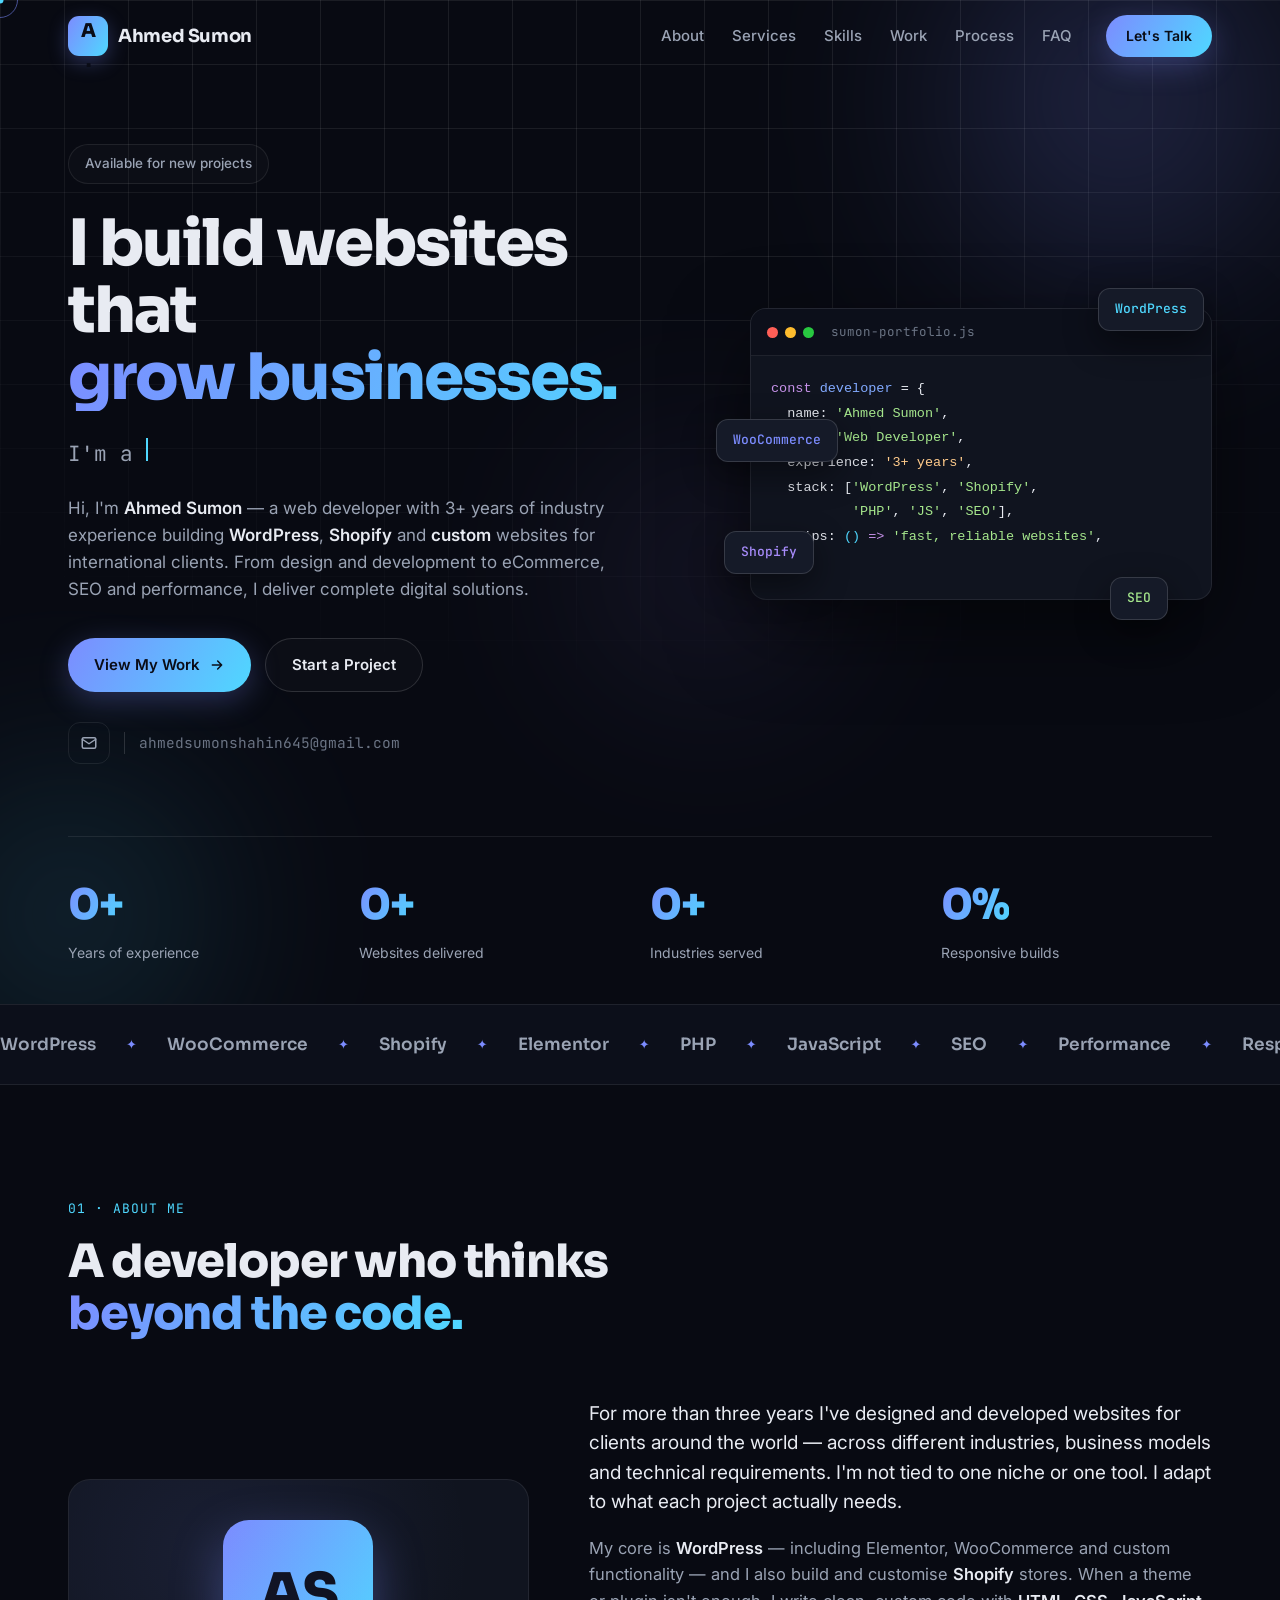
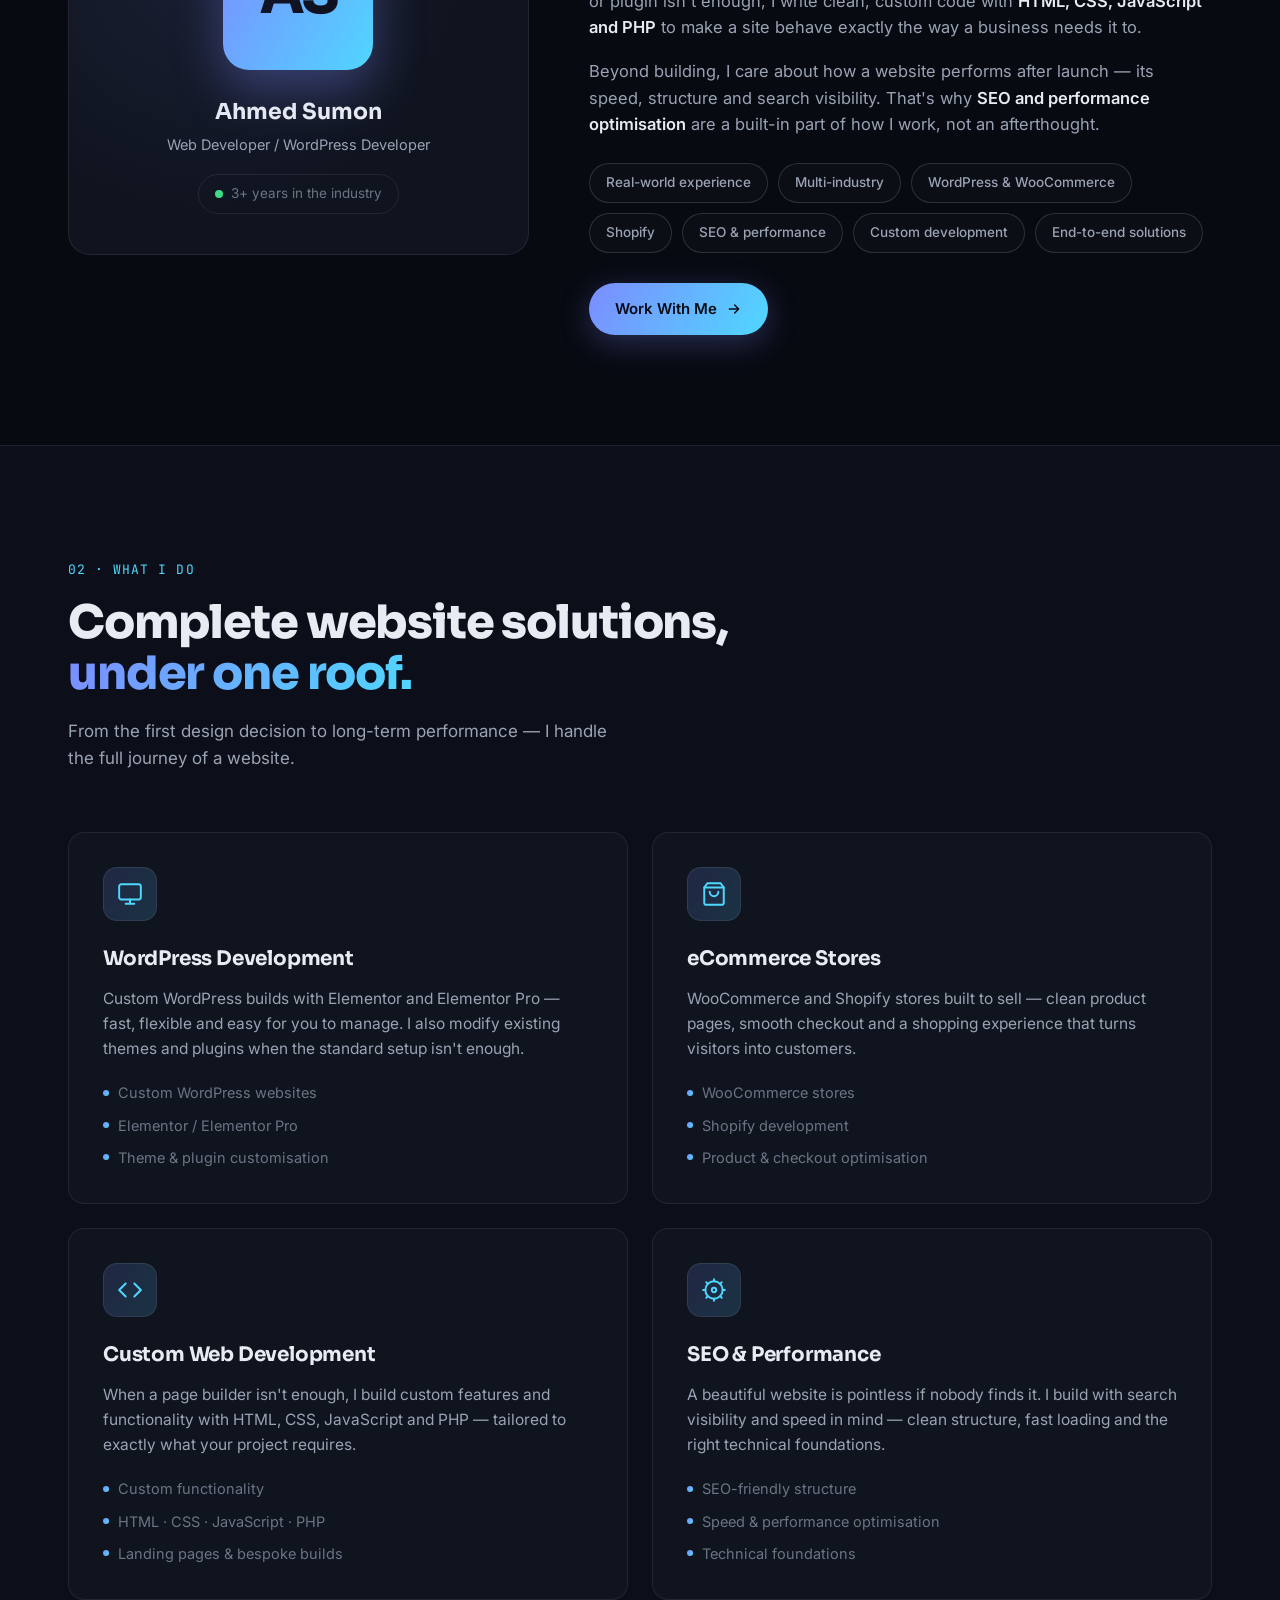
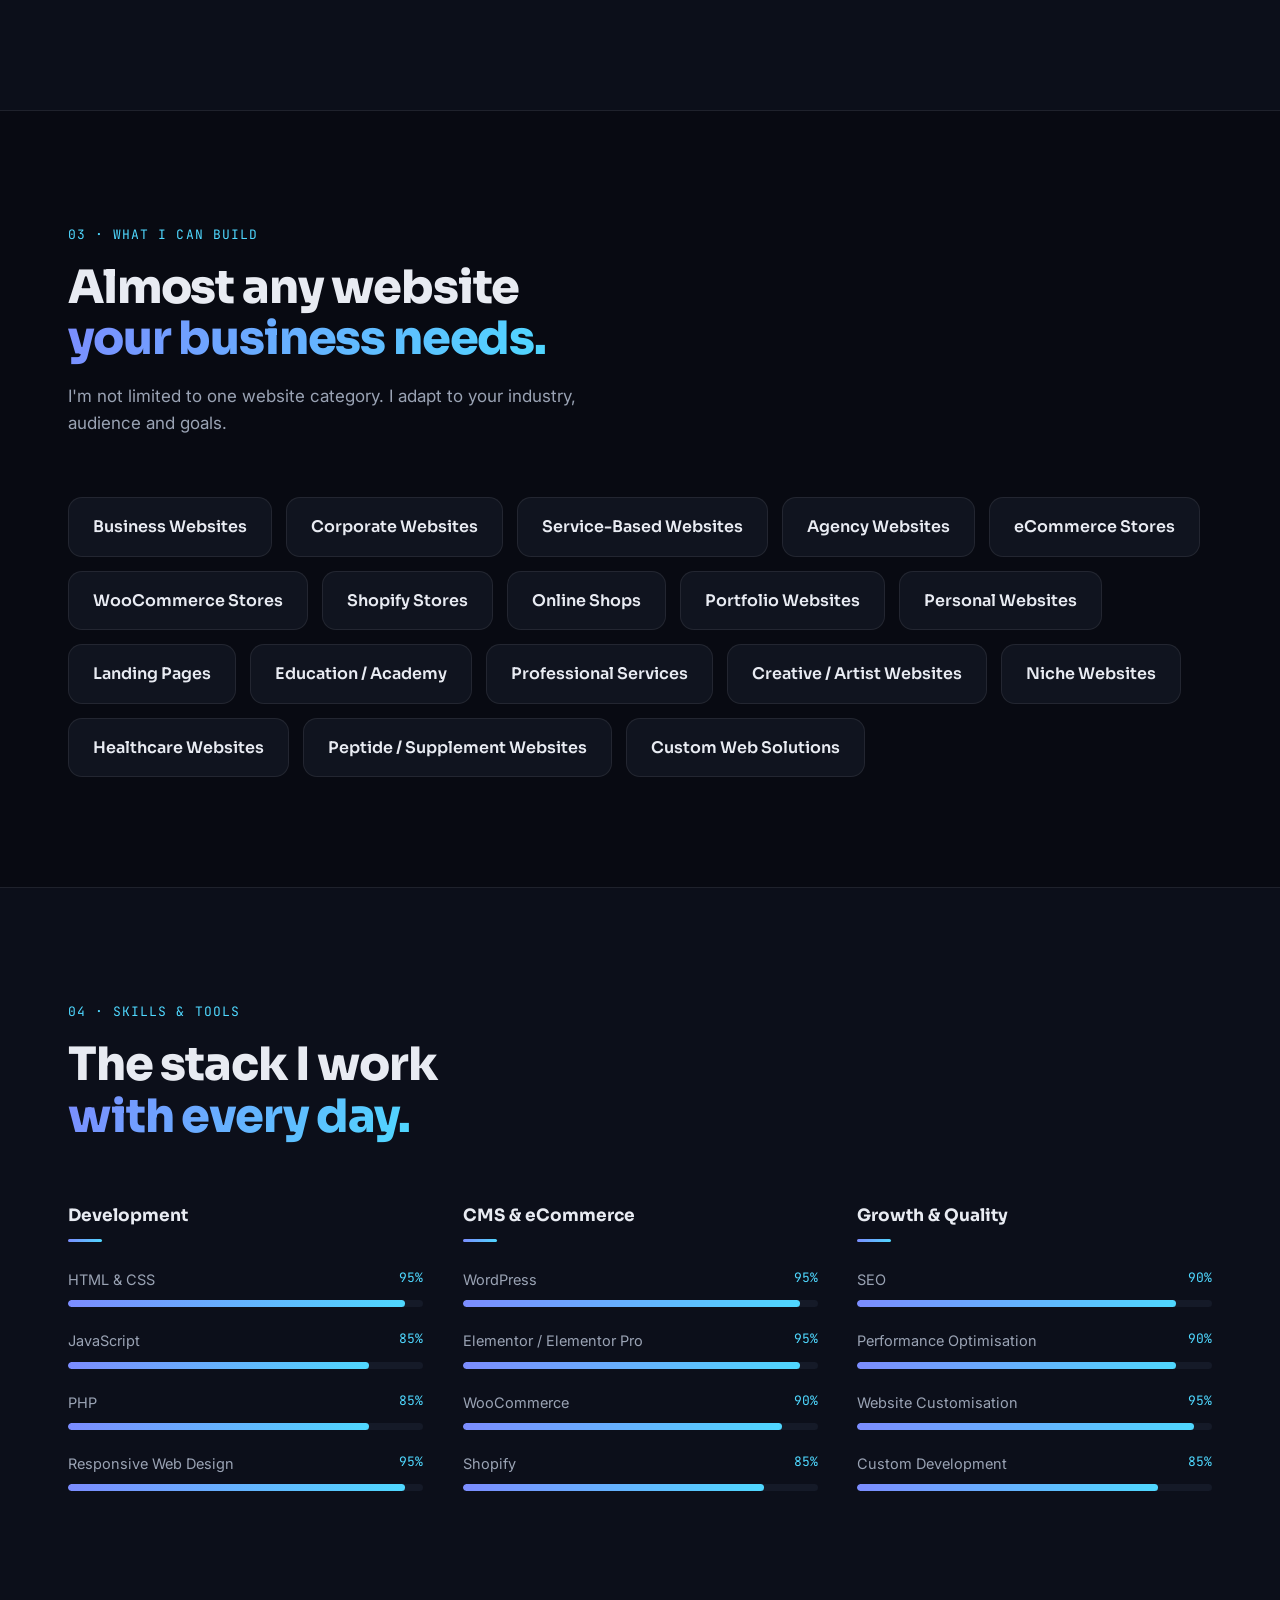
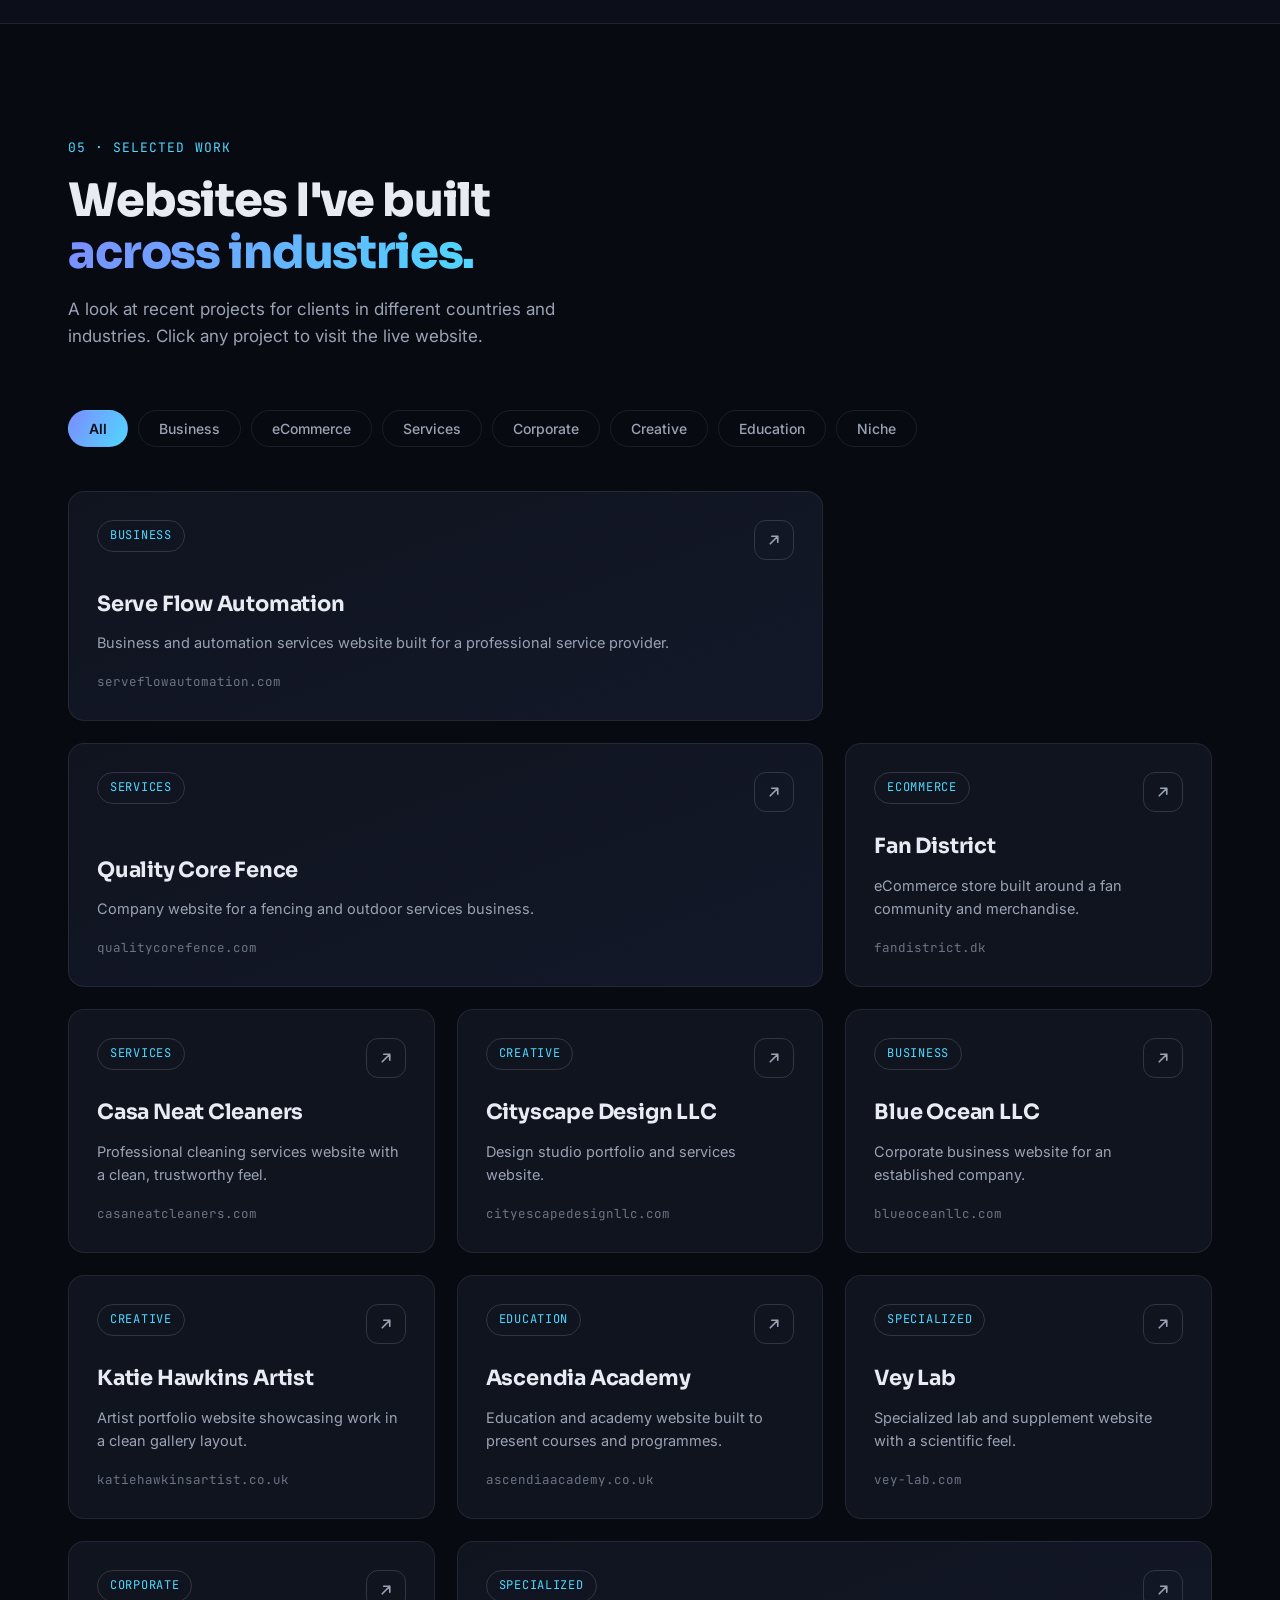
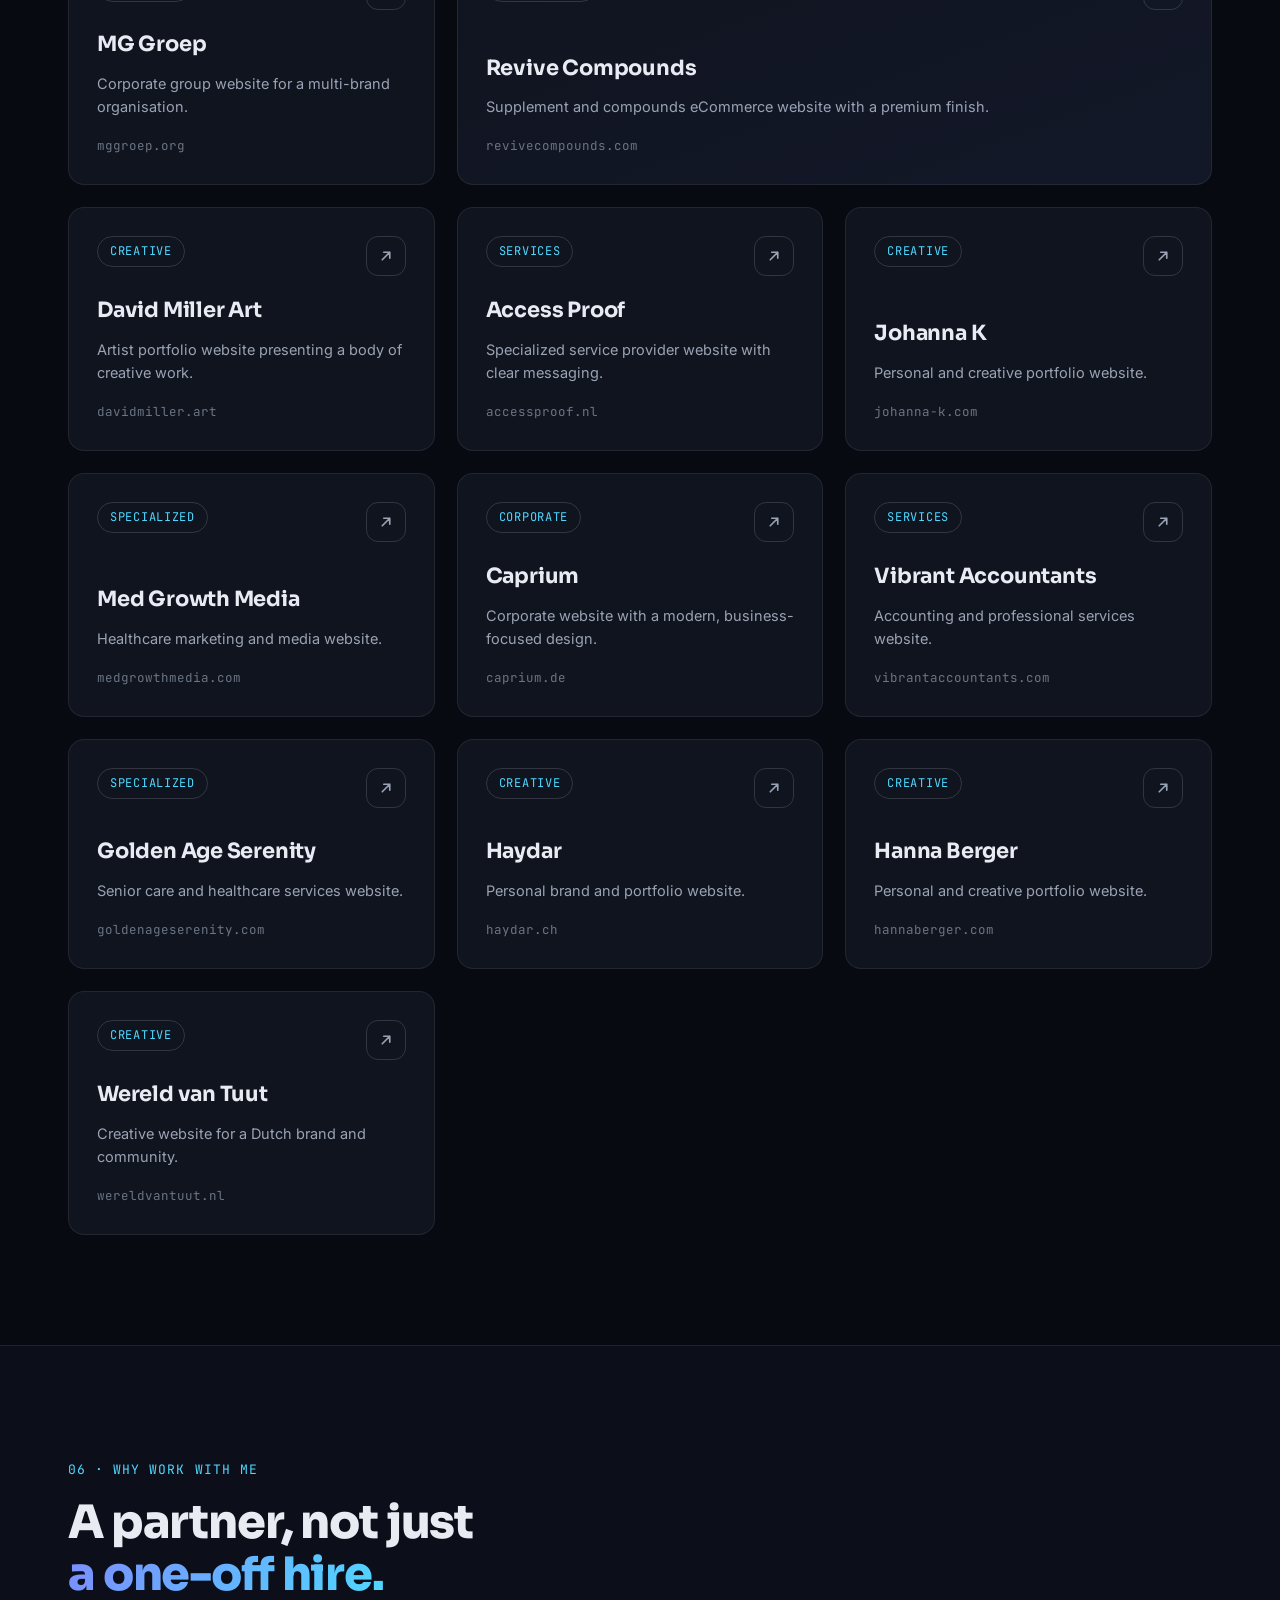
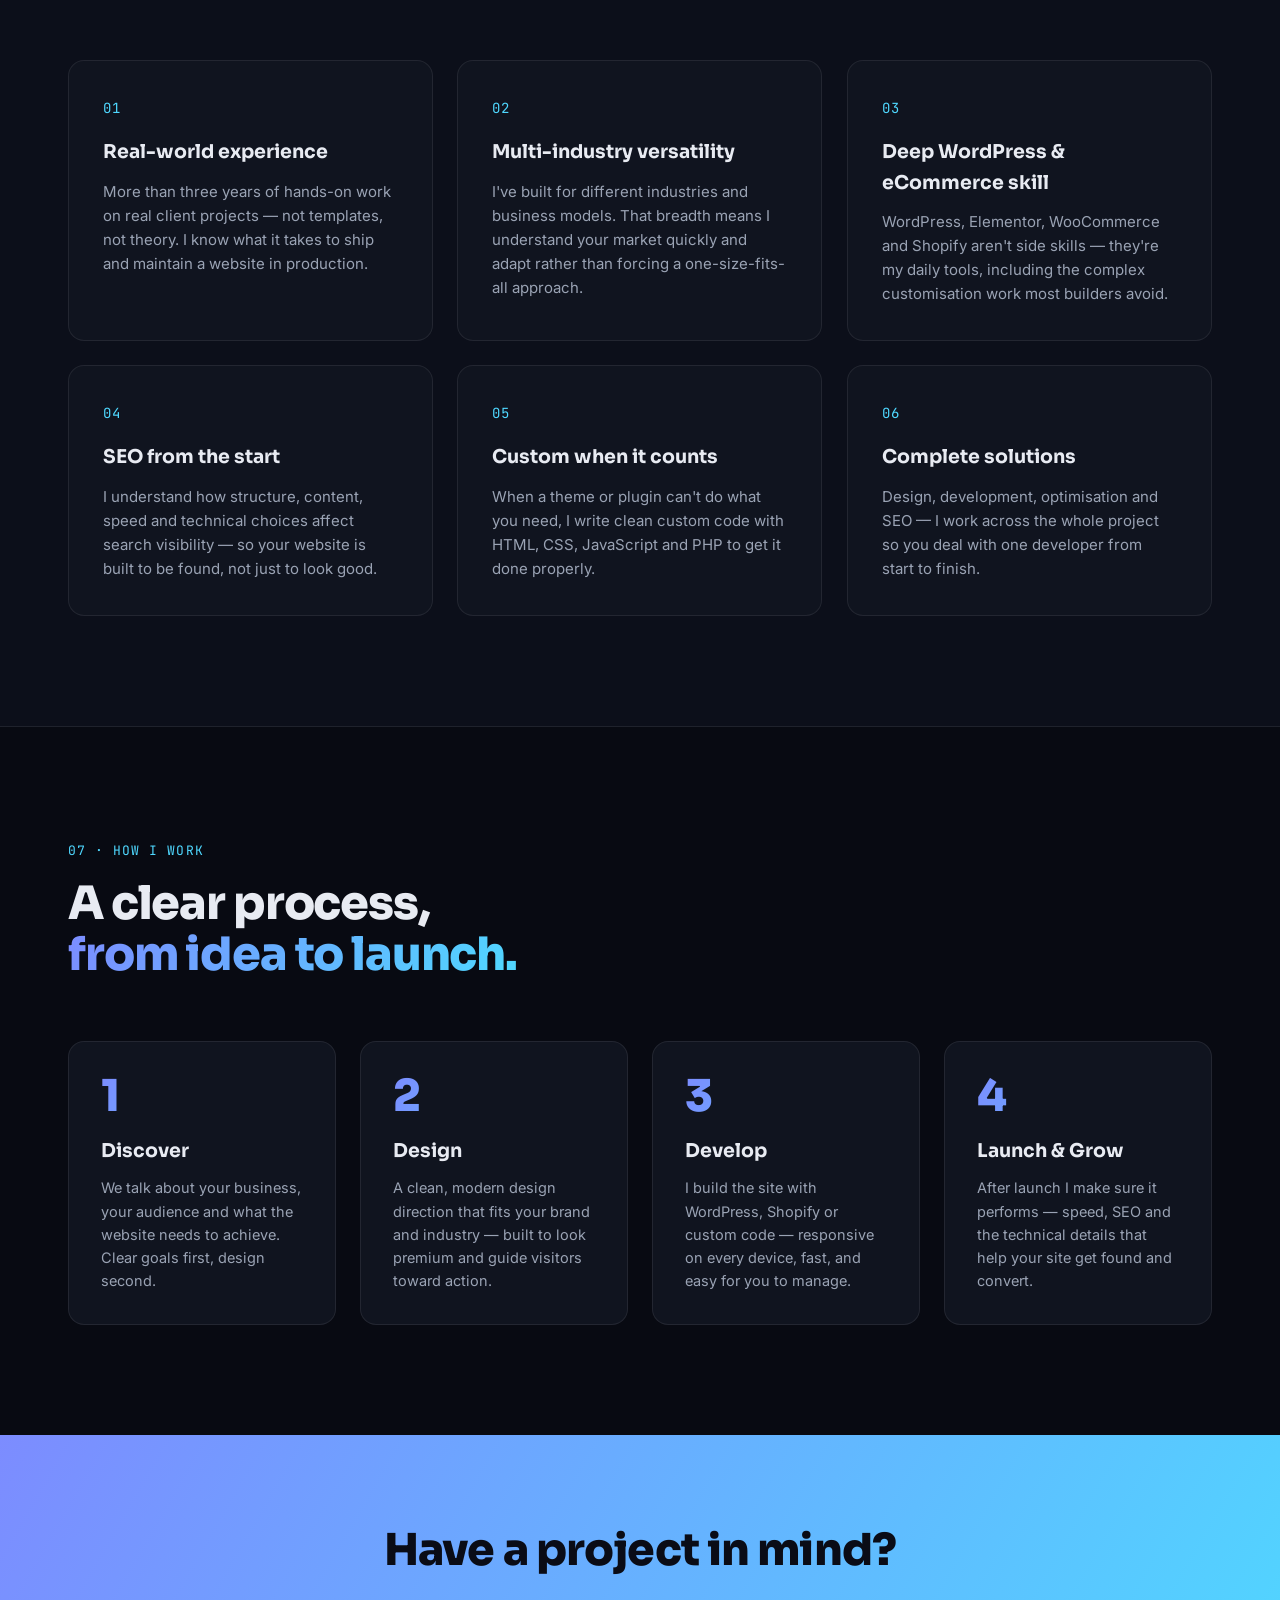
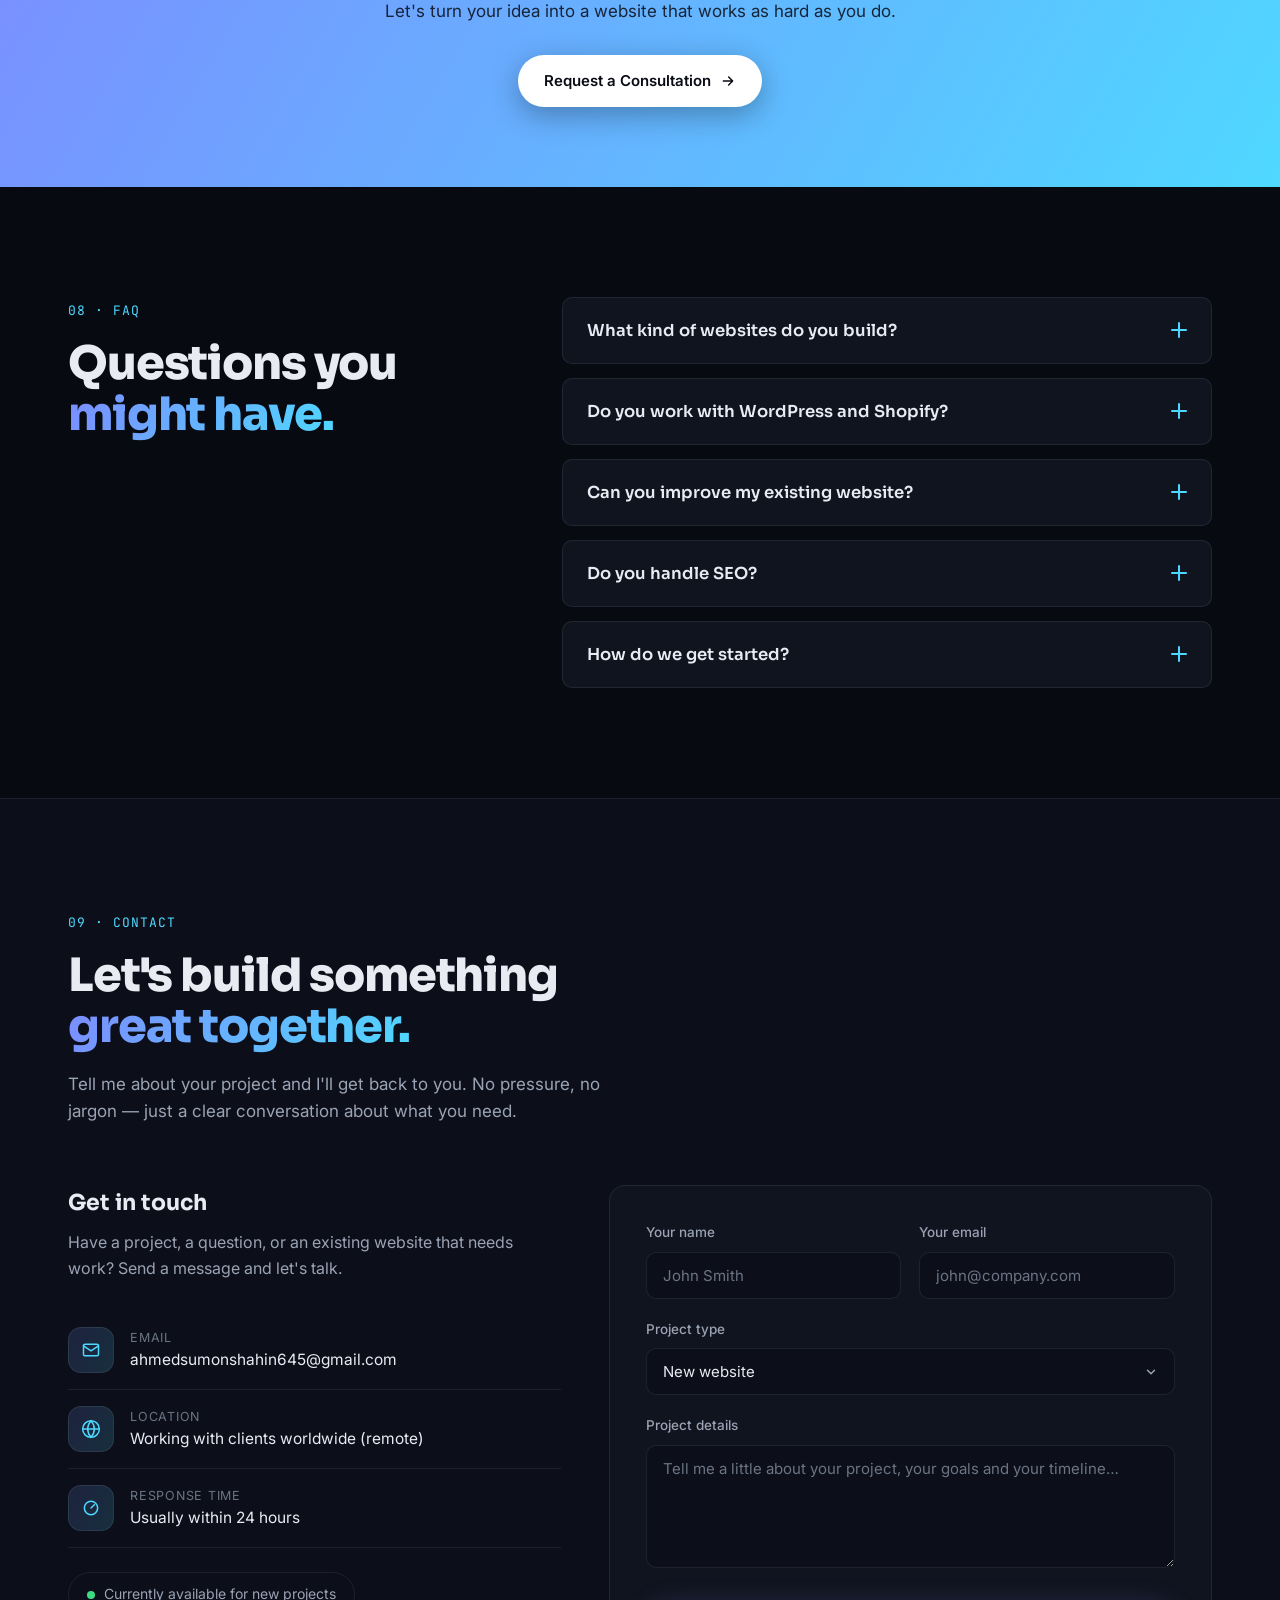
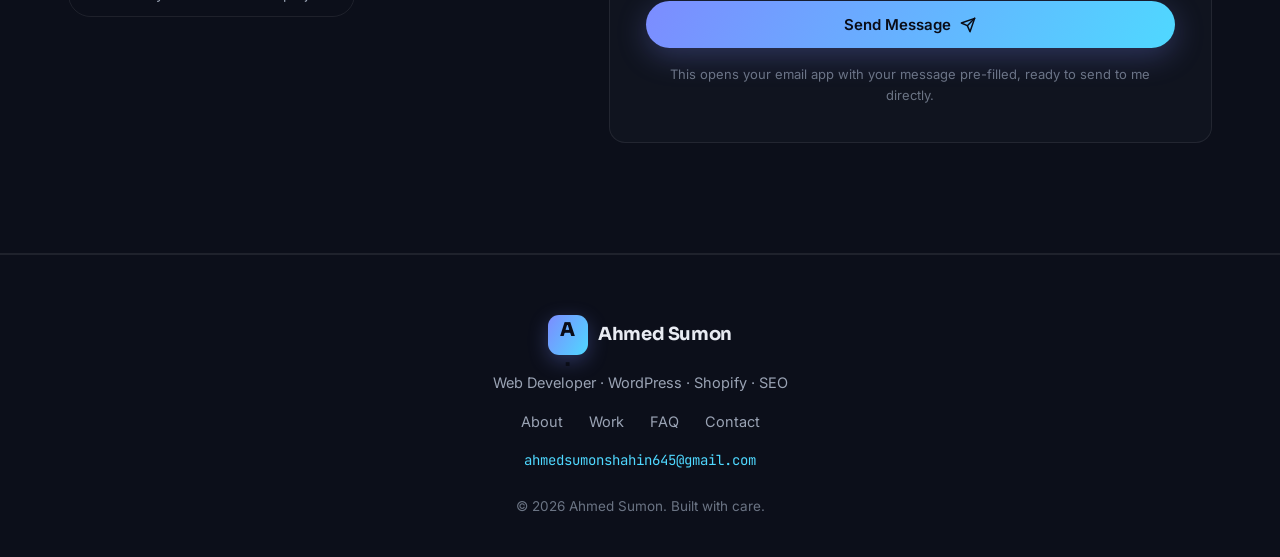
==== commit c7738ba7: "Add self-hosted site dashboard (admin.html) + content.json content system Co-authored-by: arena-agen" ====
--- a/index.html
+++ b/index.html
@@ -636,6 +636,7 @@
     <svg width="18" height="18" viewBox="0 0 24 24" fill="none" stroke="currentColor" stroke-width="2.2" stroke-linecap="round" stroke-linejoin="round"><path d="m18 15-6-6-6 6"/></svg>
   </button>
 
+  <script src="assets/js/content.js"></script>
   <script src="assets/js/main.js"></script>
 </body>
 </html>
--- a/assets/css/styles.css
+++ b/assets/css/styles.css
@@ -30,7 +30,7 @@
 
 * { margin: 0; padding: 0; box-sizing: border-box; }
 
-html { scroll-behavior: smooth; }
+html { scroll-behavior: smooth; overflow-x: clip; }
 
 body {
   font-family: var(--font-body);
@@ -41,6 +41,8 @@
   overflow-x: hidden;
   -webkit-font-smoothing: antialiased;
   text-rendering: optimizeLegibility;
+  -webkit-text-size-adjust: 100%;
+  text-size-adjust: 100%;
 }
 
 img { max-width: 100%; display: block; }
@@ -49,6 +51,9 @@
 ::selection { background: rgba(124, 140, 255, 0.35); color: #fff; }
 
 .container { width: 100%; max-width: var(--max); margin: 0 auto; padding: 0 28px; }
+
+/* Anchor targets clear the fixed nav when jumping via menu links */
+section[id] { scroll-margin-top: calc(var(--nav-h) + 16px); }
 
 /* ---------- Scrollbar ---------- */
 ::-webkit-scrollbar { width: 11px; }
@@ -114,15 +119,21 @@
 .nav {
   position: fixed; top: 0; left: 0; right: 0; z-index: 1000;
   height: var(--nav-h);
-  transition: background 0.35s, border-color 0.35s, backdrop-filter 0.35s;
-  border-bottom: 1px solid transparent;
-}
-.nav.is-scrolled {
+}
+/* Frosted bar lives on a pseudo-element on purpose: a backdrop-filter directly
+   on .nav would make .nav the containing block for the fixed mobile menu,
+   collapsing the open panel into the 72px nav box. Keep .nav filter-free. */
+.nav::before {
+  content: "";
+  position: absolute; inset: 0; z-index: -1;
   background: rgba(8, 10, 18, 0.78);
   backdrop-filter: blur(16px);
   -webkit-backdrop-filter: blur(16px);
   border-bottom: 1px solid var(--line);
-}
+  opacity: 0;
+  transition: opacity 0.35s;
+}
+.nav.is-scrolled::before { opacity: 1; }
 .nav-inner {
   height: var(--nav-h);
   display: flex; align-items: center; justify-content: space-between; gap: 20px;
@@ -156,7 +167,9 @@
 /* ---------- Hero ---------- */
 .hero {
   position: relative; padding: calc(var(--nav-h) + 72px) 0 40px;
-  min-height: 100vh; display: flex; flex-direction: column; justify-content: center;
+  min-height: 100vh; /* fallback */
+  min-height: 100svh;
+  display: flex; flex-direction: column; justify-content: center;
   overflow: hidden;
 }
 .hero-bg { position: absolute; inset: 0; z-index: -1; }
@@ -194,7 +207,7 @@
 
 .hero-title {
   font-family: var(--font-head); font-weight: 800;
-  font-size: clamp(38px, 6vw, 64px); line-height: 1.05; letter-spacing: -0.03em;
+  font-size: clamp(34px, 6vw, 64px); line-height: 1.05; letter-spacing: -0.03em;
 }
 .hero-line { display: block; }
 .hero-gradient {
@@ -567,39 +580,145 @@
 /* ---------- Responsive ---------- */
 @media (max-width: 1024px) {
   .hero-inner { grid-template-columns: 1fr; gap: 48px; }
-  .hero-visual { max-width: 560px; }
-  .skills-grid { grid-template-columns: 1fr 1fr; }
+  .hero-visual { max-width: 560px; width: 100%; justify-self: center; }
+  .skills-grid { grid-template-columns: 1fr 1fr; gap: 32px; }
   .work-grid { grid-template-columns: repeat(2, 1fr); }
   .why-grid { grid-template-columns: repeat(2, 1fr); }
   .process-steps { grid-template-columns: repeat(2, 1fr); }
-  .about-grid { grid-template-columns: 1fr; }
-  .faq-wrap { grid-template-columns: 1fr; }
+  .about-grid { grid-template-columns: 1fr; gap: 40px; }
+  .faq-wrap { grid-template-columns: 1fr; gap: 40px; }
+  .section { padding: 92px 0; }
+  .section-head { margin-bottom: 48px; }
 }
 
 @media (max-width: 768px) {
+  .container { padding: 0 20px; }
+
+  /* --- Mobile nav --- */
   .nav-links {
-    position: fixed; inset: 0; top: var(--nav-h);
-    background: rgba(8, 10, 18, 0.97); backdrop-filter: blur(18px);
-    flex-direction: column; justify-content: flex-start; gap: 8px; padding: 40px 28px;
+    position: fixed;
+    left: 0; right: 0; top: var(--nav-h);
+    height: calc(100vh - var(--nav-h)); /* fallback for older browsers */
+    height: calc(100dvh - var(--nav-h));
+    background: rgba(8, 10, 18, 0.97); backdrop-filter: blur(18px); -webkit-backdrop-filter: blur(18px);
+    flex-direction: column; justify-content: flex-start; gap: 8px; padding: 32px 28px 40px;
     transform: translateX(100%); transition: transform 0.4s var(--ease);
+    overflow-y: auto; overscroll-behavior: contain; -webkit-overflow-scrolling: touch;
+    z-index: 5;
   }
   .nav-links.is-open { transform: translateX(0); }
-  .nav-links .nav-link { font-size: 20px; padding: 10px 0; width: 100%; }
+  .nav-links .nav-link { font-size: 19px; padding: 10px 0; width: 100%; }
   .nav-links .nav-cta { margin: 14px 0 0; width: 100%; justify-content: center; }
-  .nav-toggle { display: flex; z-index: 1100; }
+  .nav-toggle { display: flex; z-index: 1100; padding: 10px; }
   .nav-toggle.is-open span:nth-child(1) { transform: translateY(7px) rotate(45deg); }
   .nav-toggle.is-open span:nth-child(2) { opacity: 0; }
   .nav-toggle.is-open span:nth-child(3) { transform: translateY(-7px) rotate(-45deg); }
 
-  .hero { padding-top: calc(var(--nav-h) + 40px); }
-  .hero-stats { grid-template-columns: repeat(2, 1fr); gap: 26px; }
-  .services-grid, .why-grid, .work-grid, .skills-grid { grid-template-columns: 1fr; }
-  .process-steps { grid-template-columns: 1fr; }
-  .contact-grid { grid-template-columns: 1fr; }
-  .form-row { grid-template-columns: 1fr; }
+  /* --- Hero --- */
+  .hero { padding-top: calc(var(--nav-h) + 32px); padding-bottom: 8px; }
+  .hero-sub { font-size: 16px; }
+  .hero-cta { margin-top: 28px; gap: 12px; }
+  .hero-cta .btn { flex: 1 1 auto; justify-content: center; }
+  .hero-socials { flex-wrap: wrap; row-gap: 12px; }
+  .hero-email { font-size: 13px; word-break: break-all; }
+  .code-body { padding: 16px 16px 20px; font-size: 12px; }
+  .hero-stats { margin-top: 48px; padding-top: 26px; grid-template-columns: repeat(2, 1fr); gap: 22px; }
+  .float-chip { display: none; }
+
+  /* --- Sections --- */
+  .section { padding: 76px 0; }
+  .section-head { margin-bottom: 42px; }
+  .section-sub { font-size: 16px; }
+
+  /* --- Cards --- */
+  .services-grid, .why-grid, .work-grid, .skills-grid { grid-template-columns: 1fr; gap: 18px; }
+  .service-card { padding: 26px 22px; }
+  .why-item { padding: 26px 22px; }
+  .process-steps { grid-template-columns: 1fr; gap: 18px; }
+  .step { padding: 26px 22px; }
+  .work-card { padding: 22px 20px; min-height: 0; }
   .work-card.featured { grid-column: span 1; }
-  .float-chip { display: none; }
-  .section { padding: 76px 0; }
+  .work-name { font-size: 19px; }
+
+  /* Filter chips: single row, swipeable */
+  .filters {
+    flex-wrap: nowrap; overflow-x: auto; -webkit-overflow-scrolling: touch;
+    margin-right: -20px; padding-right: 20px; padding-bottom: 8px;
+    scrollbar-width: none;
+  }
+  .filters::-webkit-scrollbar { display: none; }
+  .filter-btn { white-space: nowrap; padding: 9px 16px; font-size: 13.5px; }
+
+  .cap-item { font-size: 15px; padding: 13px 18px; }
+
+  /* --- FAQ --- */
+  .faq-q { padding: 18px 18px; font-size: 15.5px; }
+  .faq-a-inner { padding: 0 18px 18px; }
+
+  /* --- Contact --- */
+  .contact-grid { grid-template-columns: 1fr; gap: 36px; }
+  .contact-form { padding: 26px 22px; }
+  .form-row { grid-template-columns: 1fr; gap: 0; }
+  /* 16px prevents iOS Safari auto-zoom on input focus */
+  .form-field input, .form-field select, .form-field textarea { font-size: 16px; }
+  .contact-value { word-break: break-word; }
+
+  /* --- CTA / Footer --- */
+  .cta-band { padding: 60px 0; }
+  .footer { padding: 44px 0 34px; }
+  .footer-links { flex-wrap: wrap; justify-content: center; gap: 12px 22px; }
+
+  .back-top { right: 18px; bottom: 18px; width: 46px; height: 46px; }
+}
+
+/* ---------- Small phones ---------- */
+@media (max-width: 480px) {
+  .container { padding: 0 18px; }
+
+  .hero { padding-top: calc(var(--nav-h) + 26px); }
+  .hero-title { font-size: clamp(23px, 7vw, 30px); }
+  .hero-typing { font-size: 15px; }
+  .hero-available { font-size: 12.5px; padding: 7px 14px; }
+  .hero-sub { font-size: 15.5px; }
+  .code-body { font-size: 11px; padding: 14px 14px 18px; }
+  .code-file { font-size: 11px; }
+  .hero-stats { gap: 16px 20px; margin-top: 40px; }
+  .stat-num { font-size: clamp(24px, 7.4vw, 32px); }
+  .stat-label { font-size: 13px; }
+
+  .section { padding: 62px 0; }
+  .section-head { margin-bottom: 36px; }
+  .section-title { font-size: clamp(24px, 6.5vw, 32px); }
+  .cta-inner h2 { font-size: clamp(24px, 6.4vw, 30px); }
+
+  .about-card { padding: 30px 22px; border-radius: 18px; }
+  .about-monogram { width: 118px; height: 118px; font-size: 44px; border-radius: 22px; }
+  .about-copy p { font-size: 15.5px; }
+  .about-copy p.lead { font-size: 17.5px; }
+  .about-chips { gap: 8px; }
+  .chip { font-size: 12.5px; padding: 7px 13px; }
+
+  .service-card { padding: 24px 18px; }
+  .service-card p { font-size: 15px; }
+  .why-item { padding: 24px 18px; }
+  .step { padding: 24px 18px; }
+  .work-card { padding: 20px 18px; }
+  .work-name { font-size: 18px; }
+  .work-desc { font-size: 14px; }
+  .cap-item { font-size: 14px; padding: 11px 15px; border-radius: 12px; }
+
+  .faq-q { padding: 16px 16px; font-size: 15px; }
+  .faq-a-inner { padding: 0 16px 16px; }
+
+  .contact-form { padding: 24px 18px; }
+  .contact-icon { width: 42px; height: 42px; }
+  .cta-band { padding: 52px 0; }
+  .cta-inner p { font-size: 16px; }
+
+  .footer-links { gap: 10px 18px; }
+  .footer-links a { font-size: 14px; }
+  .footer-email { font-size: 12.5px; word-break: break-all; }
+  .back-top { right: 14px; bottom: 14px; width: 42px; height: 42px; }
 }
 
 /* ---------- Form shake ---------- */
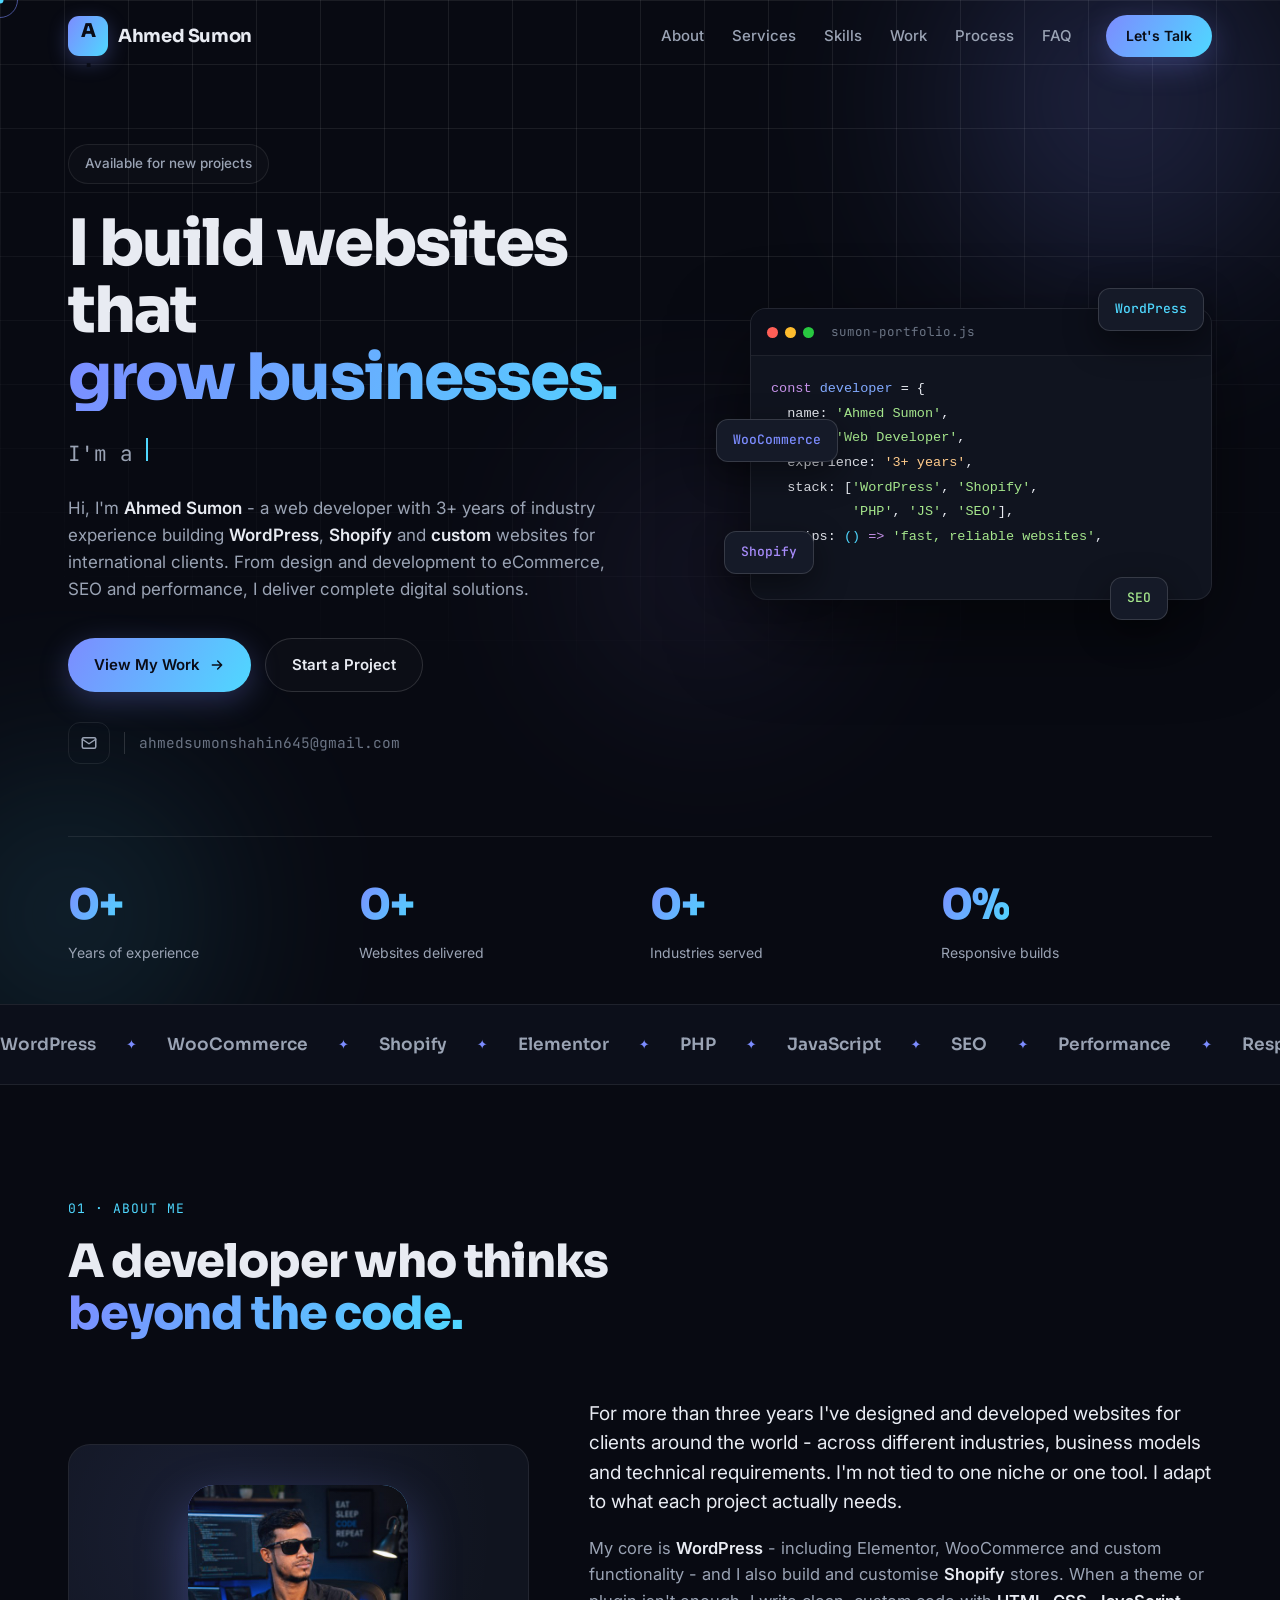
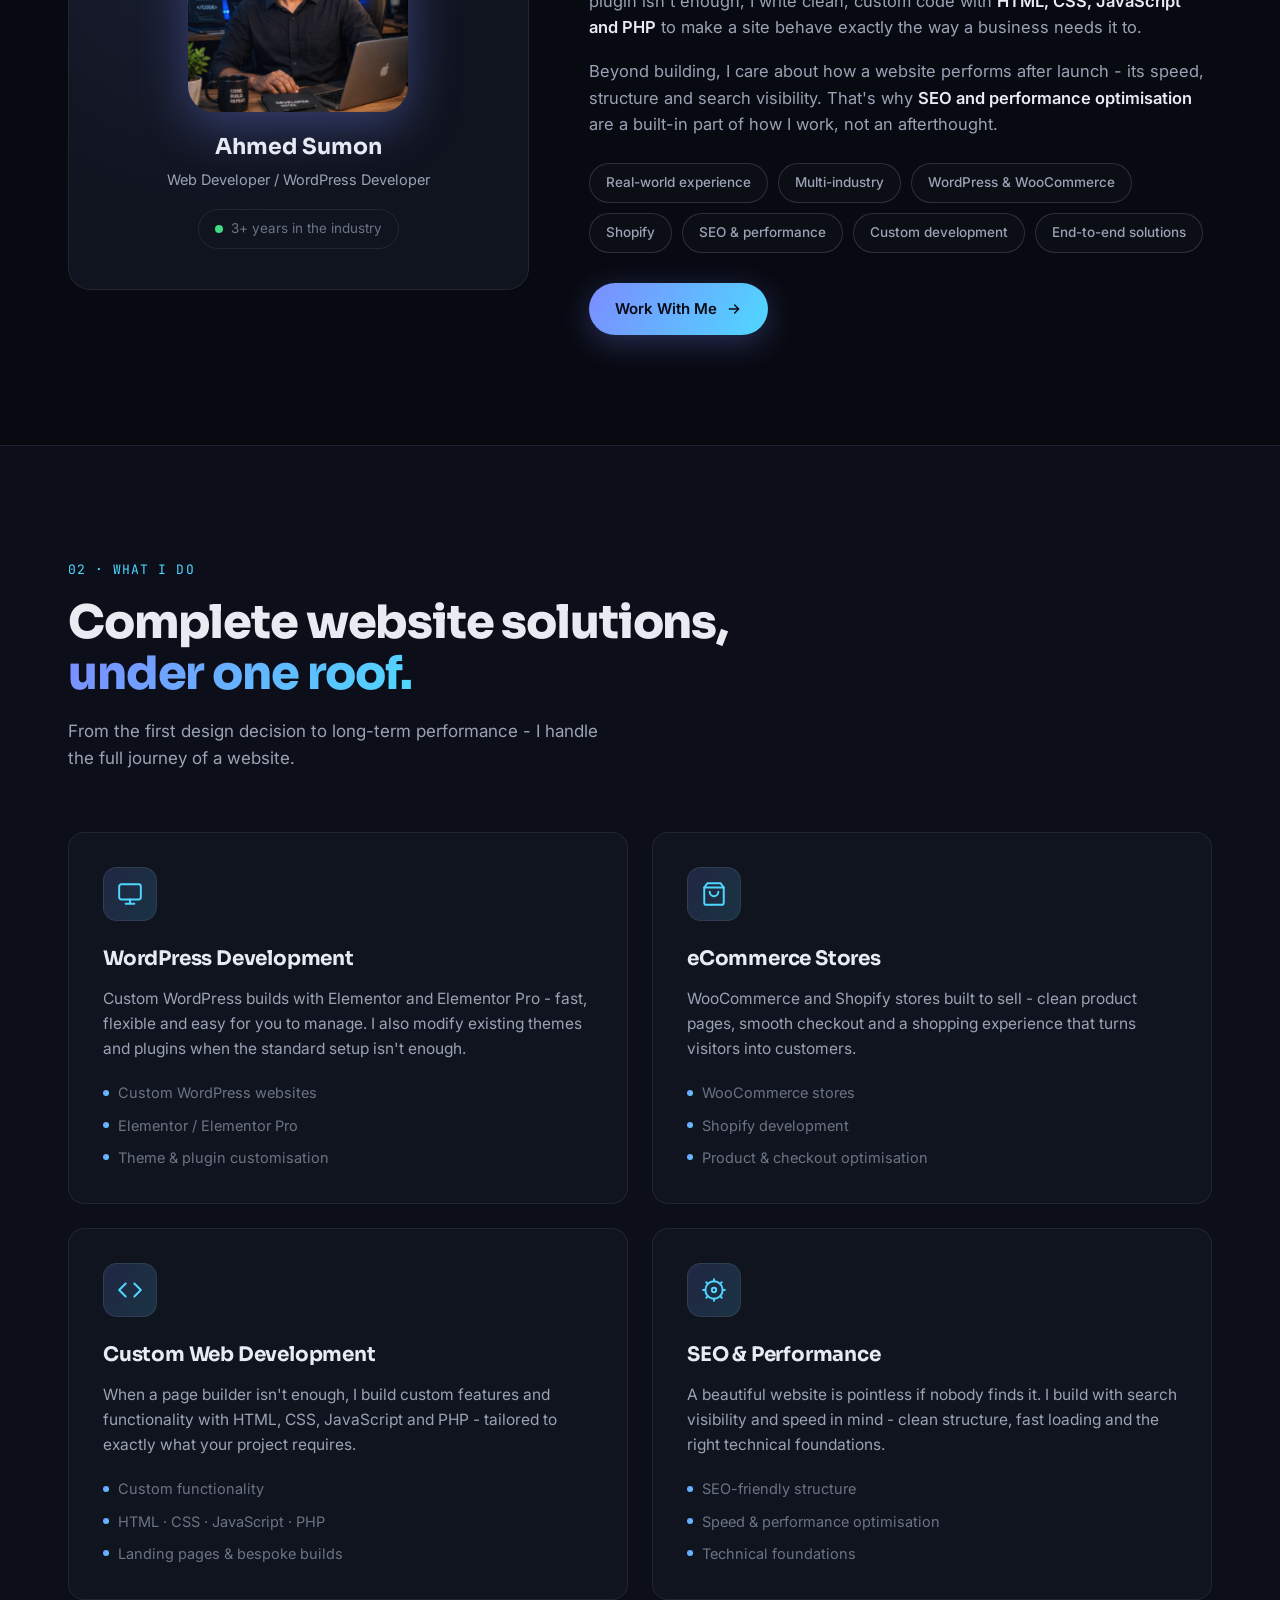
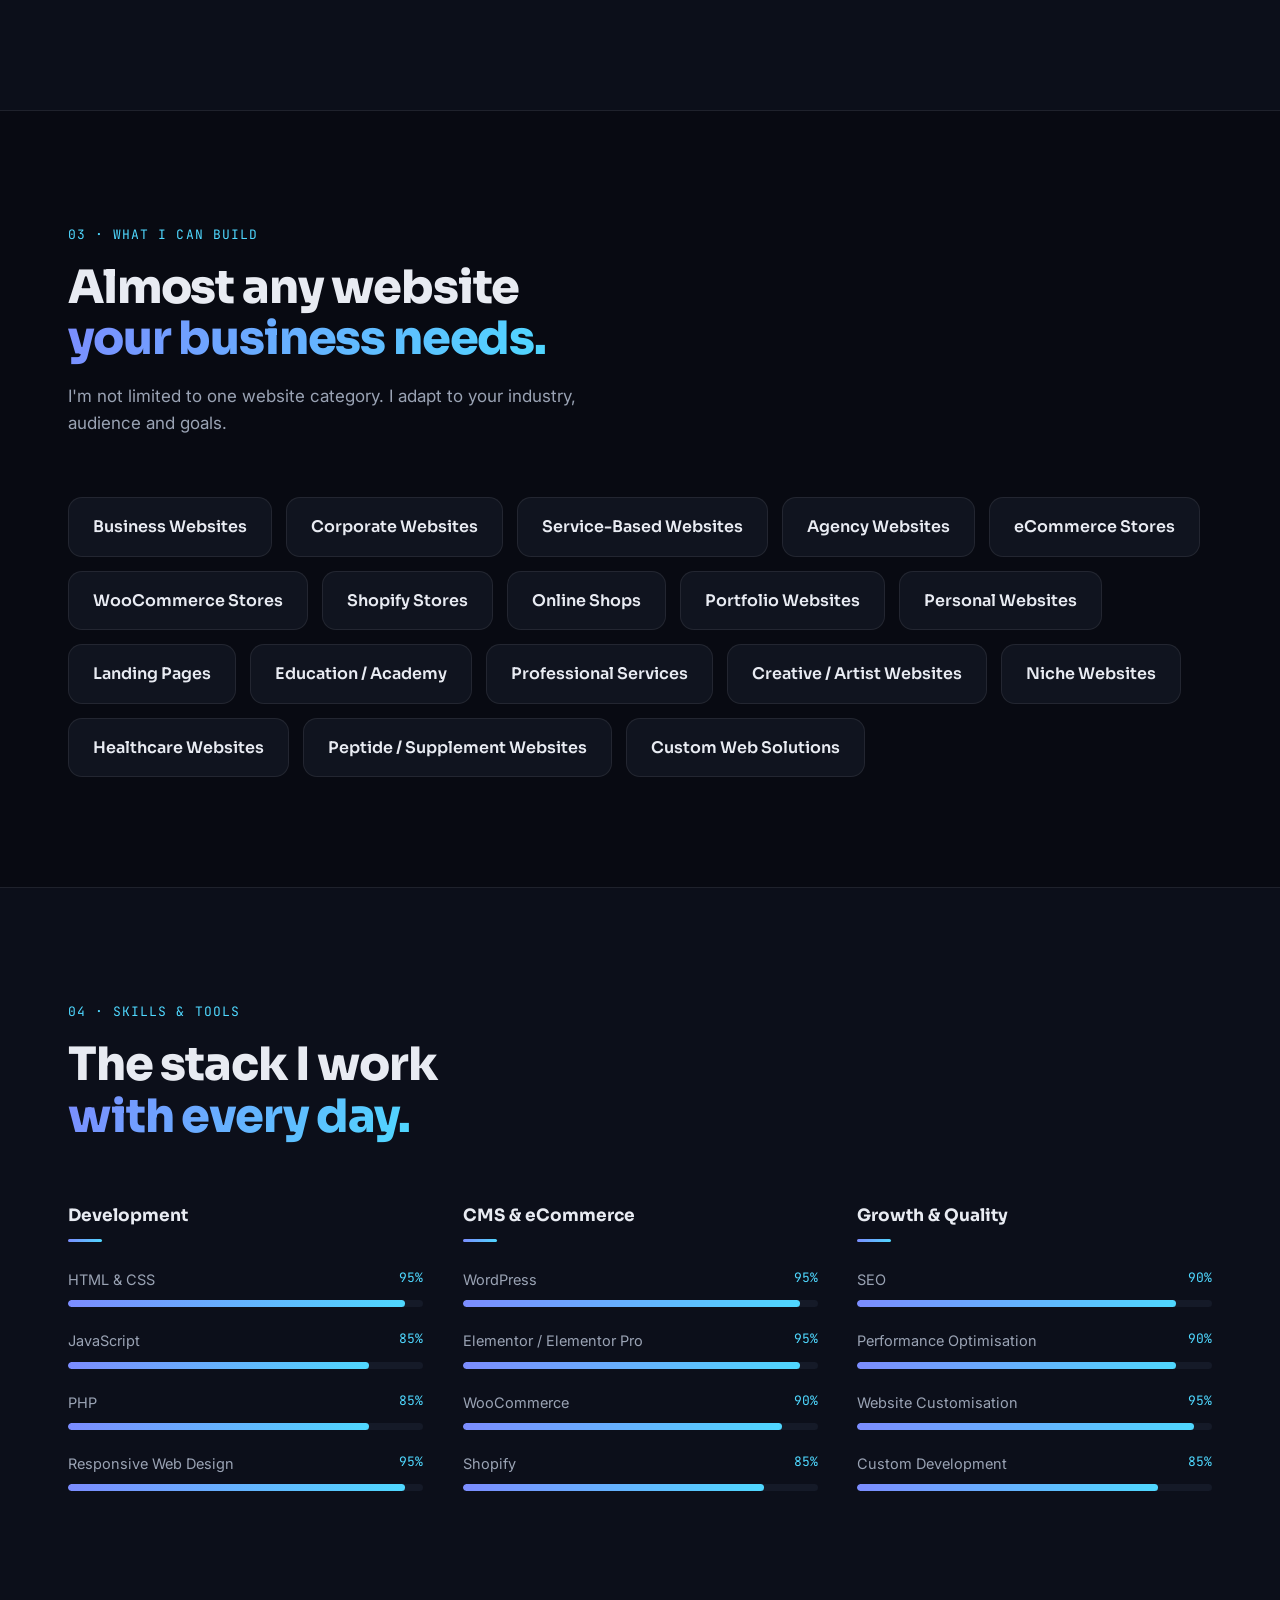
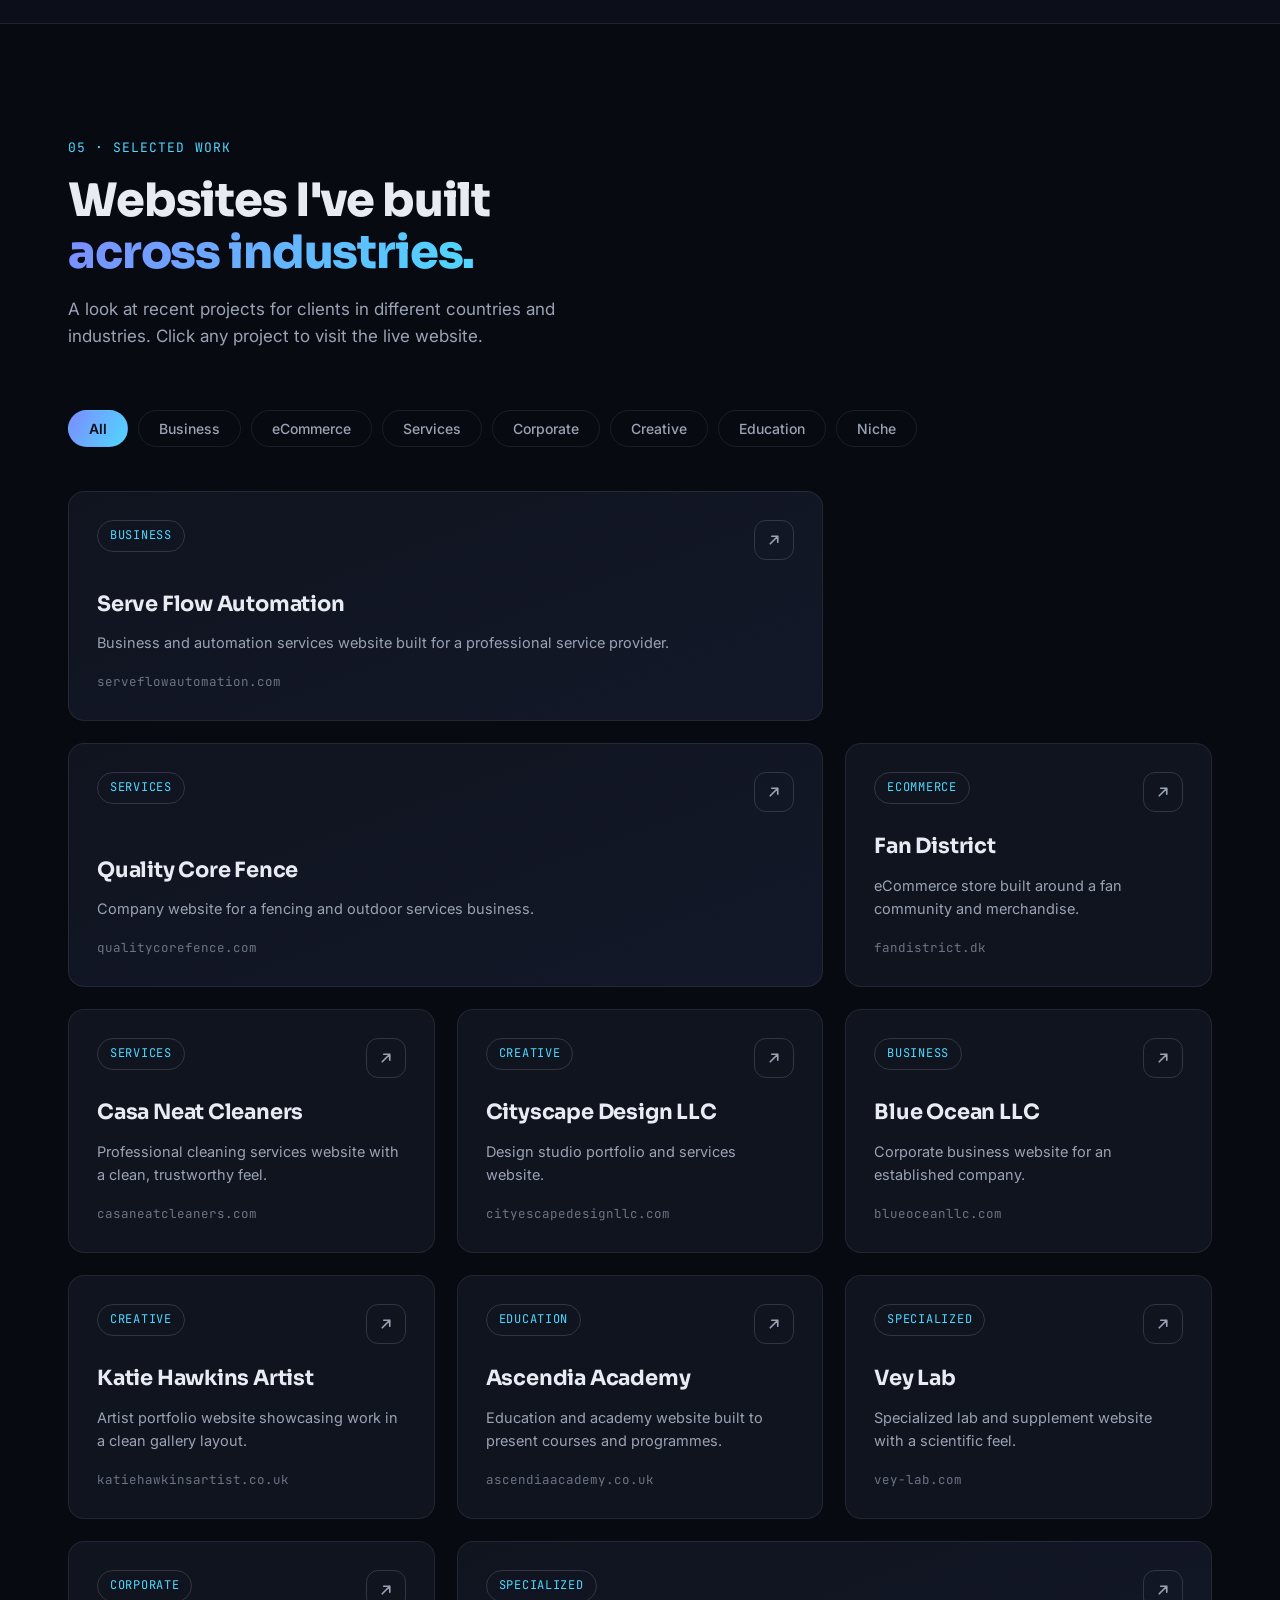
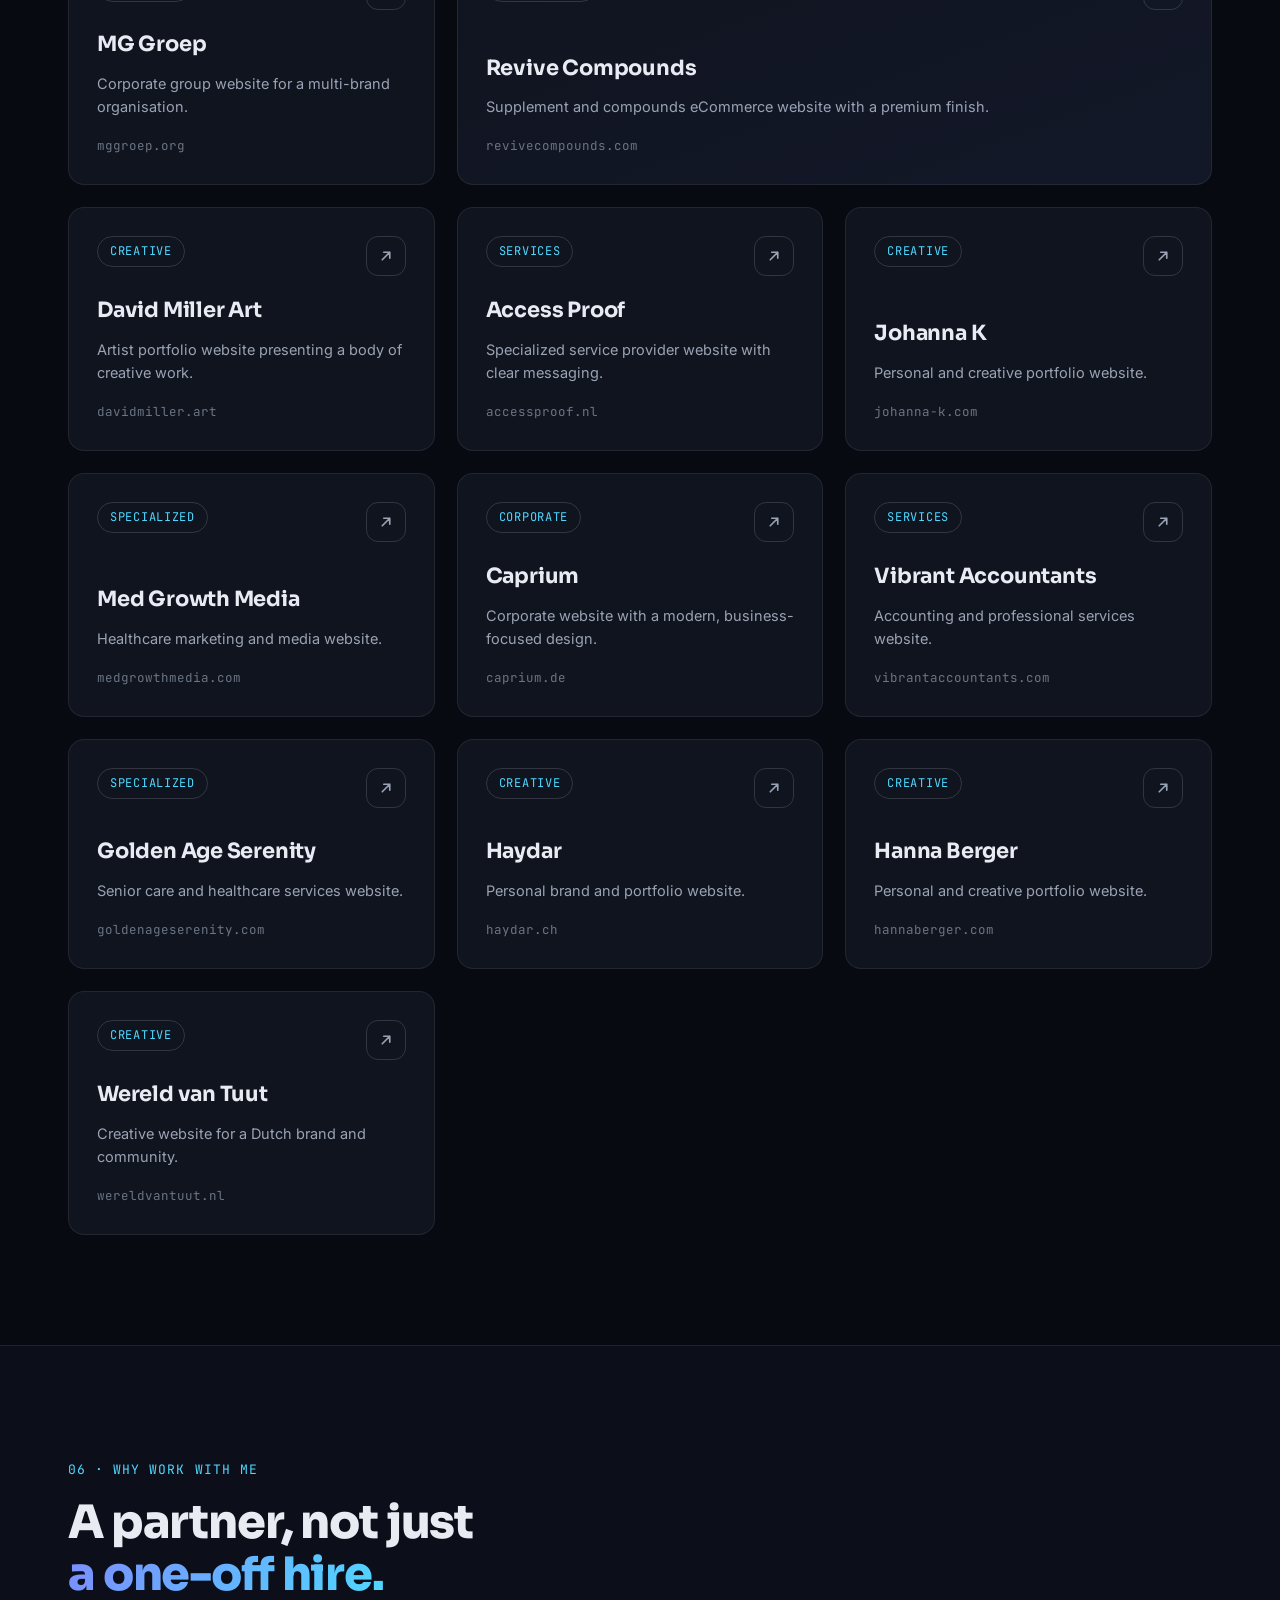
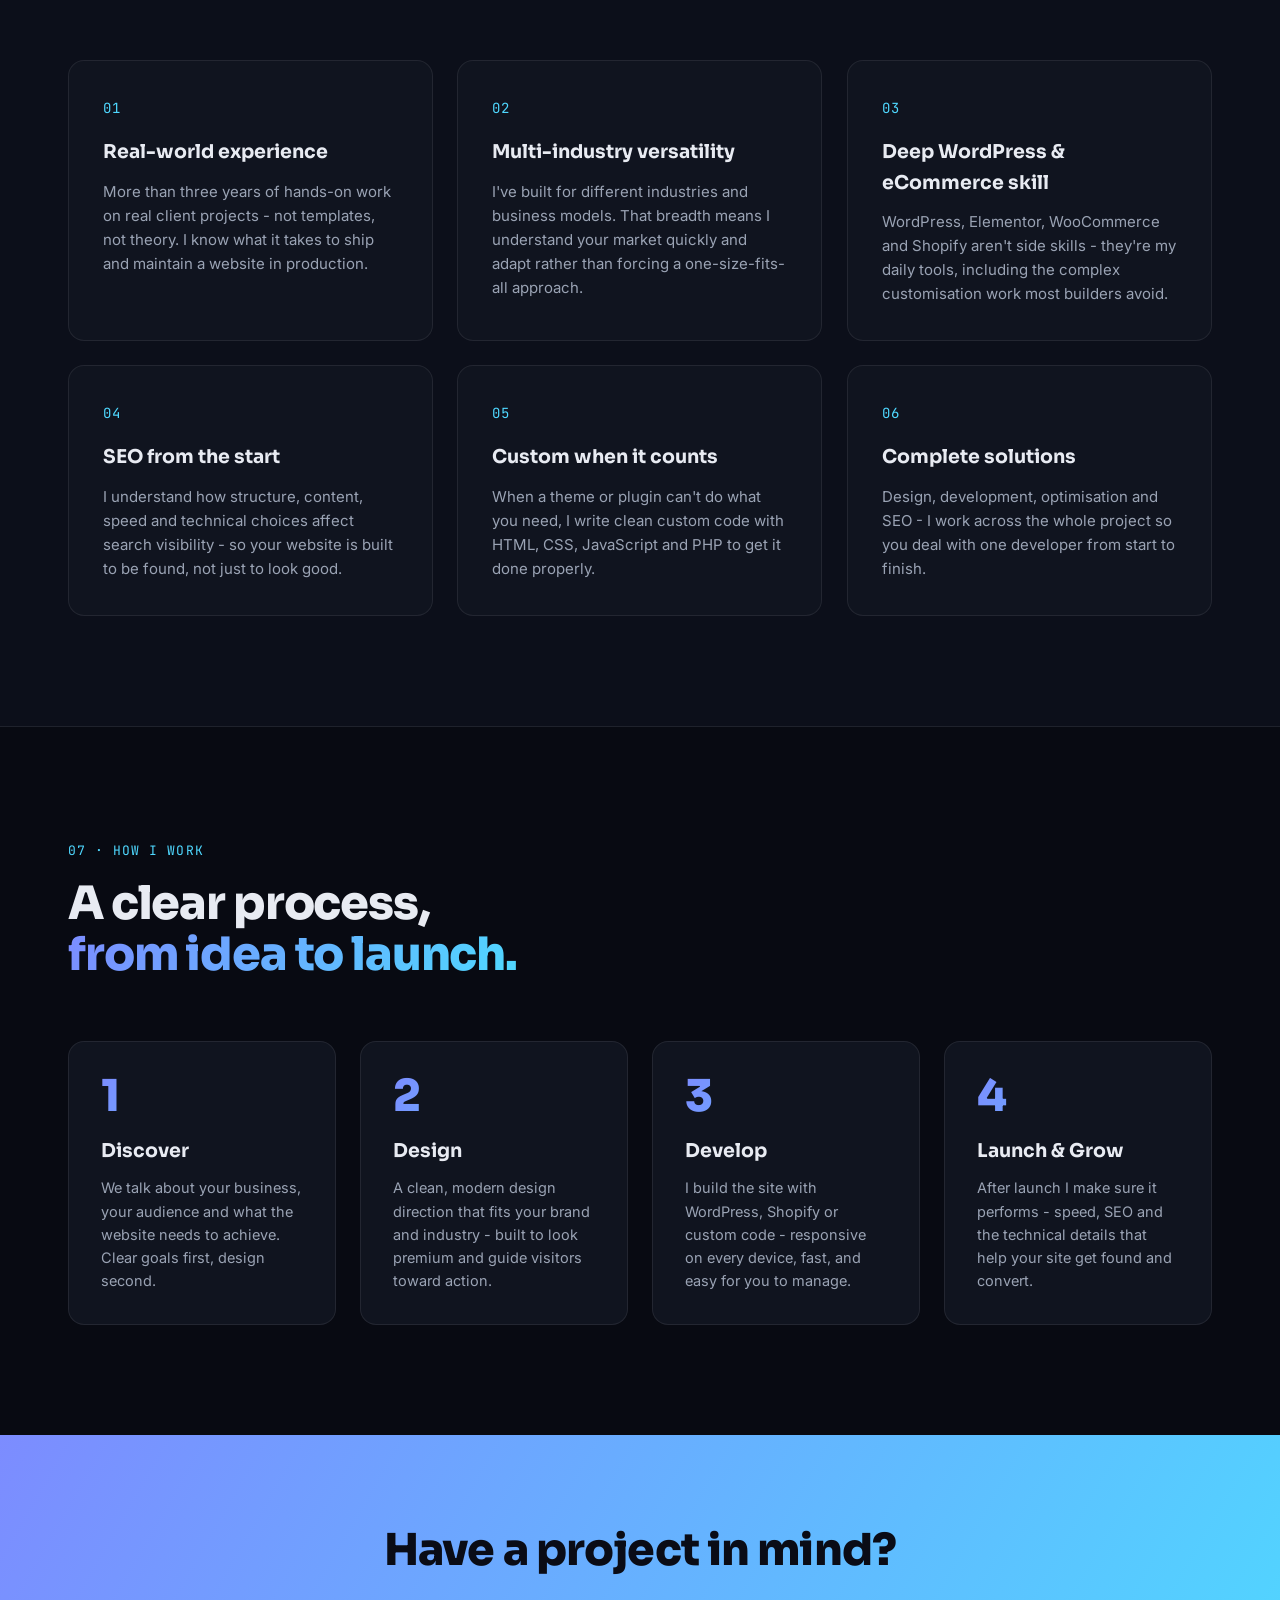
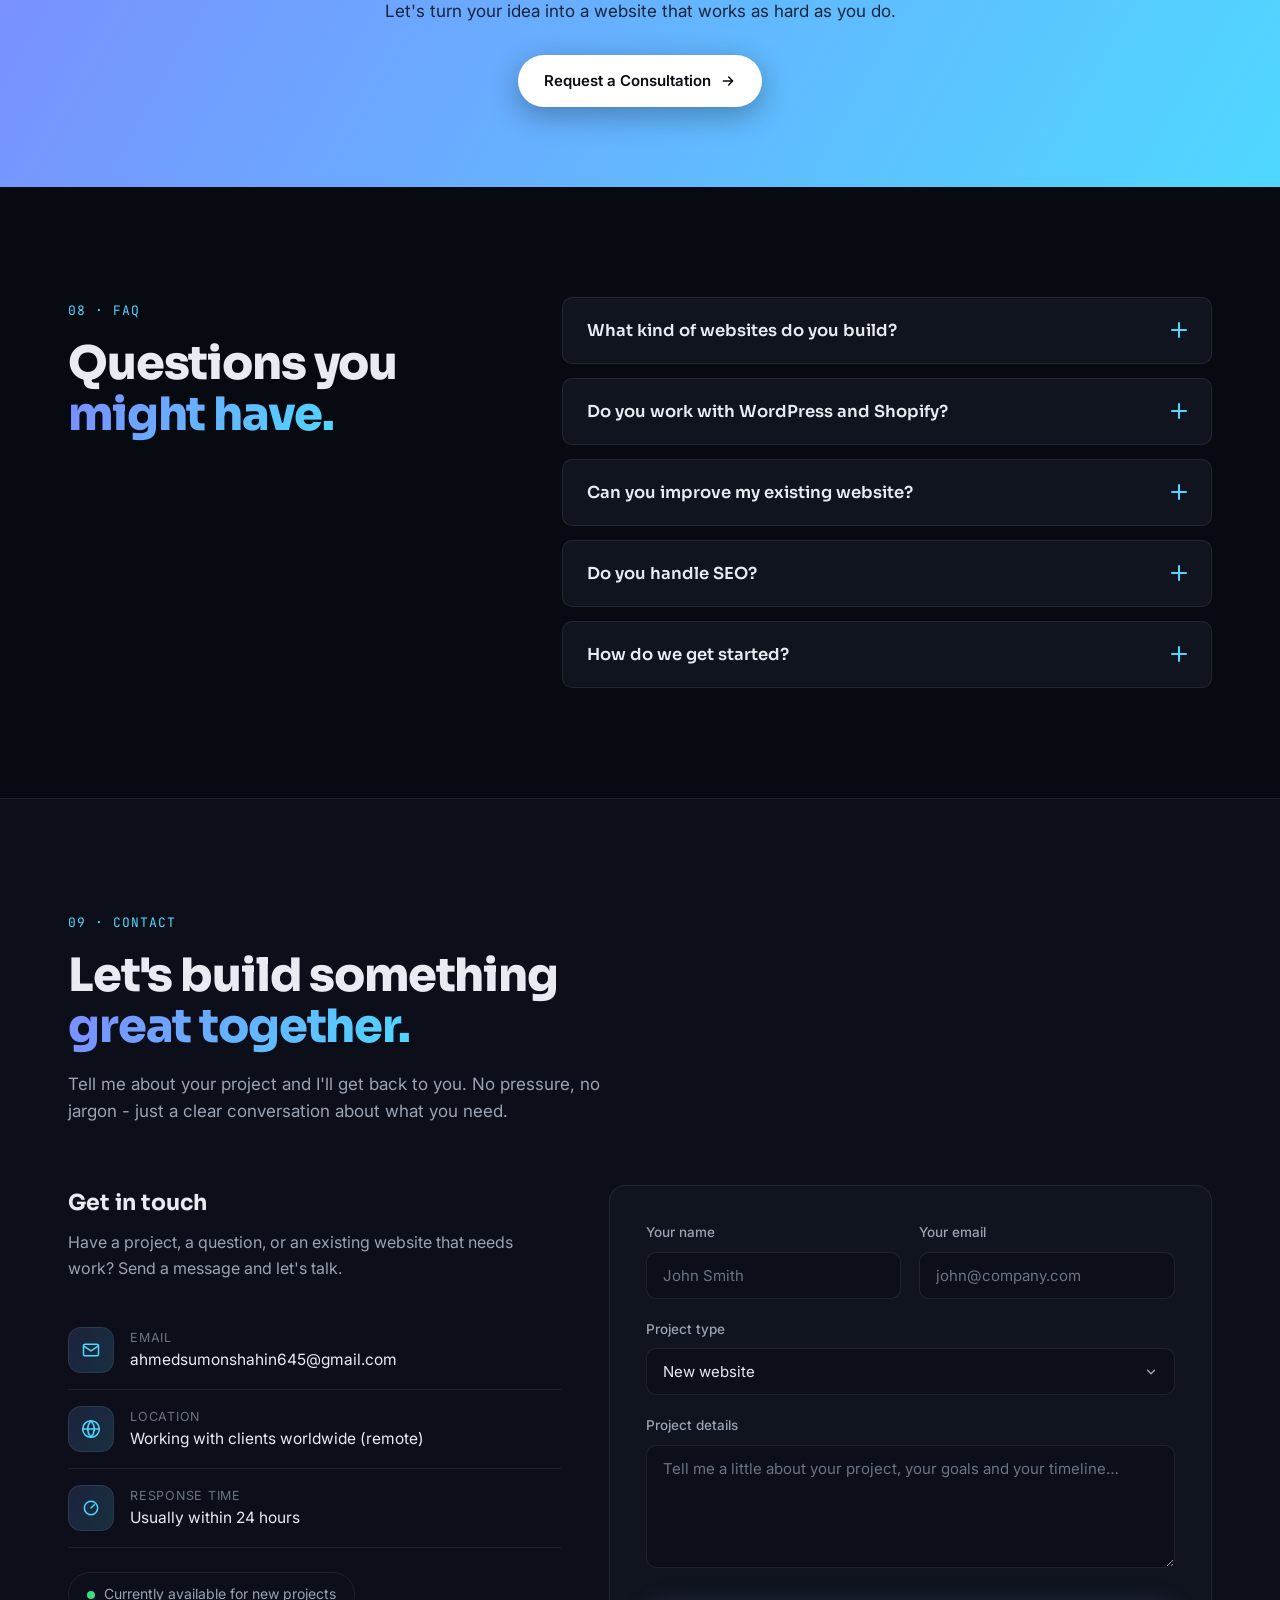
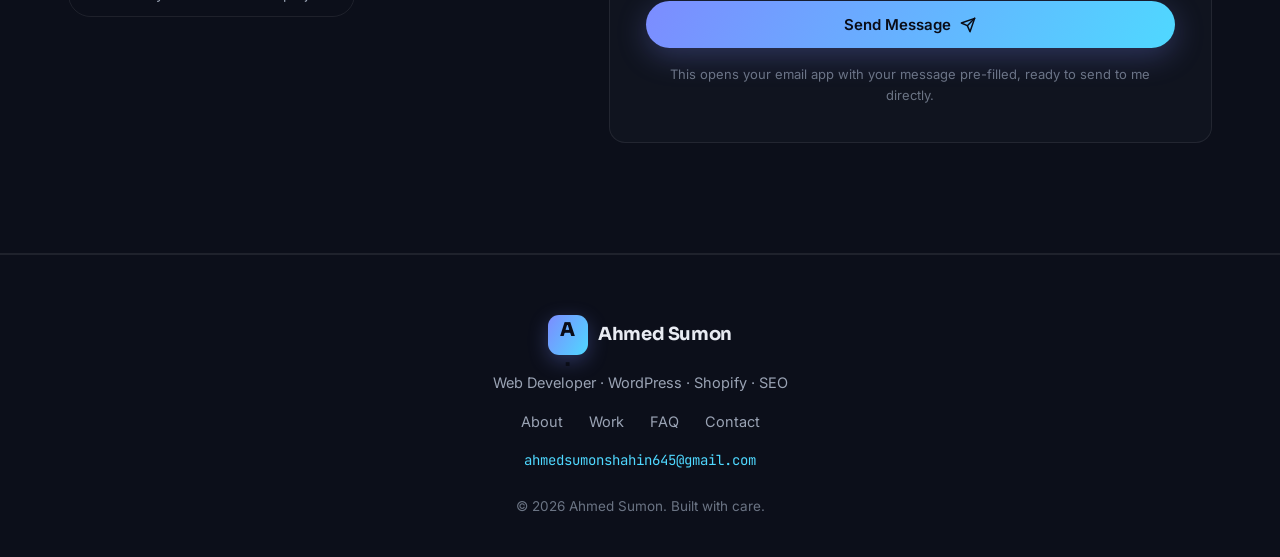
==== commit 6d381447: "dashboard: add site title/tagline editor; bigger profile photo; remove em-dashes sitewide Recreates " ====
--- a/index.html
+++ b/index.html
@@ -3,15 +3,15 @@
 <head>
   <meta charset="UTF-8" />
   <meta name="viewport" content="width=device-width, initial-scale=1.0" />
-  <title>Ahmed Sumon — Web Developer · WordPress, Shopify &amp; SEO Specialist</title>
-  <meta name="description" content="Ahmed Sumon is a web developer with 3+ years of industry experience building WordPress, Shopify and custom websites — including eCommerce, SEO and performance optimisation — for international clients across many industries." />
+  <title>Ahmed Sumon - Web Developer · WordPress, Shopify &amp; SEO Specialist</title>
+  <meta name="description" content="Ahmed Sumon is a web developer with 3+ years of industry experience building WordPress, Shopify and custom websites - including eCommerce, SEO and performance optimisation - for international clients across many industries." />
   <meta name="author" content="Ahmed Sumon" />
   <meta name="theme-color" content="#080a12" />
 
   <!-- Open Graph -->
   <meta property="og:type" content="website" />
-  <meta property="og:title" content="Ahmed Sumon — Web Developer · WordPress, Shopify & SEO" />
-  <meta property="og:description" content="Complete digital solutions for businesses: web development, eCommerce, SEO and performance — from an experienced developer with 3+ years of industry experience." />
+  <meta property="og:title" content="Ahmed Sumon - Web Developer · WordPress, Shopify & SEO" />
+  <meta property="og:description" content="Complete digital solutions for businesses: web development, eCommerce, SEO and performance - from an experienced developer with 3+ years of industry experience." />
   <meta property="og:url" content="https://shahinahmedsumon.github.io/Sumon-Mia-Portfolio-/" />
 
   <link rel="icon" href="data:image/svg+xml,%3Csvg xmlns='http://www.w3.org/2000/svg' viewBox='0 0 64 64'%3E%3Crect width='64' height='64' rx='14' fill='%23080a12'/%3E%3Ctext x='32' y='42' font-family='Arial, sans-serif' font-size='28' font-weight='700' fill='%237c8cff' text-anchor='middle'%3EA%3C/text%3E%3C/svg%3E" />
@@ -48,7 +48,7 @@
   <!-- ===================== NAV ===================== -->
   <header class="nav" id="nav">
     <div class="container nav-inner">
-      <a href="#home" class="logo" aria-label="Ahmed Sumon — home">
+      <a href="#home" class="logo" aria-label="Ahmed Sumon - home">
         <span class="logo-mark">A<span class="logo-dot">.</span></span>
         <span class="logo-text">Ahmed&nbsp;Sumon</span>
       </a>
@@ -94,7 +94,7 @@
           </div>
 
           <p class="hero-sub">
-            Hi, I'm <strong>Ahmed Sumon</strong> — a web developer with 3+ years of
+            Hi, I'm <strong>Ahmed Sumon</strong> - a web developer with 3+ years of
             industry experience building <strong>WordPress</strong>, <strong>Shopify</strong> and
             <strong>custom</strong> websites for international clients. From design and
             development to eCommerce, SEO and performance, I deliver complete digital
@@ -201,19 +201,19 @@
           <div class="about-copy reveal-right">
             <p class="lead">
               For more than three years I've designed and developed websites for clients
-              around the world — across different industries, business models and technical
+              around the world - across different industries, business models and technical
               requirements. I'm not tied to one niche or one tool. I adapt to what each
               project actually needs.
             </p>
             <p>
-              My core is <strong>WordPress</strong> — including Elementor, WooCommerce and
-              custom functionality — and I also build and customise <strong>Shopify</strong>
+              My core is <strong>WordPress</strong> - including Elementor, WooCommerce and
+              custom functionality - and I also build and customise <strong>Shopify</strong>
               stores. When a theme or plugin isn't enough, I write clean, custom code with
               <strong>HTML, CSS, JavaScript and PHP</strong> to make a site behave exactly
               the way a business needs it to.
             </p>
             <p>
-              Beyond building, I care about how a website performs after launch — its speed,
+              Beyond building, I care about how a website performs after launch - its speed,
               structure and search visibility. That's why <strong>SEO and performance
               optimisation</strong> are a built-in part of how I work, not an afterthought.
             </p>
@@ -242,7 +242,7 @@
         <div class="section-head">
           <span class="eyebrow">02 · What I Do</span>
           <h2 class="section-title">Complete website solutions,<br /><span class="accent">under one roof.</span></h2>
-          <p class="section-sub">From the first design decision to long-term performance — I handle the full journey of a website.</p>
+          <p class="section-sub">From the first design decision to long-term performance - I handle the full journey of a website.</p>
         </div>
 
         <div class="services-grid">
@@ -251,7 +251,7 @@
               <svg width="26" height="26" viewBox="0 0 24 24" fill="none" stroke="currentColor" stroke-width="1.8" stroke-linecap="round" stroke-linejoin="round"><rect x="2" y="3" width="20" height="14" rx="2"/><path d="M8 21h8M12 17v4"/></svg>
             </div>
             <h3>WordPress Development</h3>
-            <p>Custom WordPress builds with Elementor and Elementor Pro — fast, flexible and easy for you to manage. I also modify existing themes and plugins when the standard setup isn't enough.</p>
+            <p>Custom WordPress builds with Elementor and Elementor Pro - fast, flexible and easy for you to manage. I also modify existing themes and plugins when the standard setup isn't enough.</p>
             <ul class="service-list">
               <li>Custom WordPress websites</li>
               <li>Elementor / Elementor Pro</li>
@@ -264,7 +264,7 @@
               <svg width="26" height="26" viewBox="0 0 24 24" fill="none" stroke="currentColor" stroke-width="1.8" stroke-linecap="round" stroke-linejoin="round"><path d="M6 2 3 6v14a2 2 0 0 0 2 2h14a2 2 0 0 0 2-2V6l-3-4Z"/><path d="M3 6h18"/><path d="M16 10a4 4 0 0 1-8 0"/></svg>
             </div>
             <h3>eCommerce Stores</h3>
-            <p>WooCommerce and Shopify stores built to sell — clean product pages, smooth checkout and a shopping experience that turns visitors into customers.</p>
+            <p>WooCommerce and Shopify stores built to sell - clean product pages, smooth checkout and a shopping experience that turns visitors into customers.</p>
             <ul class="service-list">
               <li>WooCommerce stores</li>
               <li>Shopify development</li>
@@ -277,7 +277,7 @@
               <svg width="26" height="26" viewBox="0 0 24 24" fill="none" stroke="currentColor" stroke-width="1.8" stroke-linecap="round" stroke-linejoin="round"><path d="m16 18 6-6-6-6"/><path d="m8 6-6 6 6 6"/></svg>
             </div>
             <h3>Custom Web Development</h3>
-            <p>When a page builder isn't enough, I build custom features and functionality with HTML, CSS, JavaScript and PHP — tailored to exactly what your project requires.</p>
+            <p>When a page builder isn't enough, I build custom features and functionality with HTML, CSS, JavaScript and PHP - tailored to exactly what your project requires.</p>
             <ul class="service-list">
               <li>Custom functionality</li>
               <li>HTML · CSS · JavaScript · PHP</li>
@@ -290,7 +290,7 @@
               <svg width="26" height="26" viewBox="0 0 24 24" fill="none" stroke="currentColor" stroke-width="1.8" stroke-linecap="round" stroke-linejoin="round"><path d="M12 20a8 8 0 1 0 0-16 8 8 0 0 0 0 16Z"/><path d="M12 14a2 2 0 1 0 0-4 2 2 0 0 0 0 4Z"/><path d="M12 2v2M12 20v2M4.9 4.9l1.4 1.4M17.7 17.7l1.4 1.4M2 12h2M20 12h2M4.9 19.1l1.4-1.4M17.7 6.3l1.4-1.4"/></svg>
             </div>
             <h3>SEO &amp; Performance</h3>
-            <p>A beautiful website is pointless if nobody finds it. I build with search visibility and speed in mind — clean structure, fast loading and the right technical foundations.</p>
+            <p>A beautiful website is pointless if nobody finds it. I build with search visibility and speed in mind - clean structure, fast loading and the right technical foundations.</p>
             <ul class="service-list">
               <li>SEO-friendly structure</li>
               <li>Speed &amp; performance optimisation</li>
@@ -405,7 +405,7 @@
           <div class="why-item reveal-up">
             <span class="why-num">01</span>
             <h3>Real-world experience</h3>
-            <p>More than three years of hands-on work on real client projects — not templates, not theory. I know what it takes to ship and maintain a website in production.</p>
+            <p>More than three years of hands-on work on real client projects - not templates, not theory. I know what it takes to ship and maintain a website in production.</p>
           </div>
           <div class="why-item reveal-up">
             <span class="why-num">02</span>
@@ -415,12 +415,12 @@
           <div class="why-item reveal-up">
             <span class="why-num">03</span>
             <h3>Deep WordPress &amp; eCommerce skill</h3>
-            <p>WordPress, Elementor, WooCommerce and Shopify aren't side skills — they're my daily tools, including the complex customisation work most builders avoid.</p>
+            <p>WordPress, Elementor, WooCommerce and Shopify aren't side skills - they're my daily tools, including the complex customisation work most builders avoid.</p>
           </div>
           <div class="why-item reveal-up">
             <span class="why-num">04</span>
             <h3>SEO from the start</h3>
-            <p>I understand how structure, content, speed and technical choices affect search visibility — so your website is built to be found, not just to look good.</p>
+            <p>I understand how structure, content, speed and technical choices affect search visibility - so your website is built to be found, not just to look good.</p>
           </div>
           <div class="why-item reveal-up">
             <span class="why-num">05</span>
@@ -430,7 +430,7 @@
           <div class="why-item reveal-up">
             <span class="why-num">06</span>
             <h3>Complete solutions</h3>
-            <p>Design, development, optimisation and SEO — I work across the whole project so you deal with one developer from start to finish.</p>
+            <p>Design, development, optimisation and SEO - I work across the whole project so you deal with one developer from start to finish.</p>
           </div>
         </div>
       </div>
@@ -453,17 +453,17 @@
           <div class="step reveal-up">
             <span class="step-num">2</span>
             <h3>Design</h3>
-            <p>A clean, modern design direction that fits your brand and industry — built to look premium and guide visitors toward action.</p>
+            <p>A clean, modern design direction that fits your brand and industry - built to look premium and guide visitors toward action.</p>
           </div>
           <div class="step reveal-up">
             <span class="step-num">3</span>
             <h3>Develop</h3>
-            <p>I build the site with WordPress, Shopify or custom code — responsive on every device, fast, and easy for you to manage.</p>
+            <p>I build the site with WordPress, Shopify or custom code - responsive on every device, fast, and easy for you to manage.</p>
           </div>
           <div class="step reveal-up">
             <span class="step-num">4</span>
             <h3>Launch &amp; Grow</h3>
-            <p>After launch I make sure it performs — speed, SEO and the technical details that help your site get found and convert.</p>
+            <p>After launch I make sure it performs - speed, SEO and the technical details that help your site get found and convert.</p>
           </div>
         </div>
       </div>
@@ -494,7 +494,7 @@
               <span>What kind of websites do you build?</span>
               <span class="faq-icon"></span>
             </button>
-            <div class="faq-a"><div class="faq-a-inner"><p>Almost any type of modern website — business, corporate, service, agency, eCommerce, portfolio, personal, landing pages, education and more. I'm not limited to one category and adapt to your industry and goals.</p></div></div>
+            <div class="faq-a"><div class="faq-a-inner"><p>Almost any type of modern website - business, corporate, service, agency, eCommerce, portfolio, personal, landing pages, education and more. I'm not limited to one category and adapt to your industry and goals.</p></div></div>
           </div>
           <div class="faq-item">
             <button class="faq-q" aria-expanded="false">
@@ -508,14 +508,14 @@
               <span>Can you improve my existing website?</span>
               <span class="faq-icon"></span>
             </button>
-            <div class="faq-a"><div class="faq-a-inner"><p>Absolutely. I regularly work on existing sites — redesigns, speed and performance improvements, SEO foundations, new features, and fixing or customising themes and plugins.</p></div></div>
+            <div class="faq-a"><div class="faq-a-inner"><p>Absolutely. I regularly work on existing sites - redesigns, speed and performance improvements, SEO foundations, new features, and fixing or customising themes and plugins.</p></div></div>
           </div>
           <div class="faq-item">
             <button class="faq-q" aria-expanded="false">
               <span>Do you handle SEO?</span>
               <span class="faq-icon"></span>
             </button>
-            <div class="faq-a"><div class="faq-a-inner"><p>Yes. I build with search visibility in mind — clean structure, fast performance, and the technical foundations that help your site rank. SEO is part of how I work, not an add-on.</p></div></div>
+            <div class="faq-a"><div class="faq-a-inner"><p>Yes. I build with search visibility in mind - clean structure, fast performance, and the technical foundations that help your site rank. SEO is part of how I work, not an add-on.</p></div></div>
           </div>
           <div class="faq-item">
             <button class="faq-q" aria-expanded="false">
@@ -534,7 +534,7 @@
         <div class="section-head">
           <span class="eyebrow">09 · Contact</span>
           <h2 class="section-title">Let's build something<br /><span class="accent">great together.</span></h2>
-          <p class="section-sub">Tell me about your project and I'll get back to you. No pressure, no jargon — just a clear conversation about what you need.</p>
+          <p class="section-sub">Tell me about your project and I'll get back to you. No pressure, no jargon - just a clear conversation about what you need.</p>
         </div>
 
         <div class="contact-grid">
--- a/assets/css/styles.css
+++ b/assets/css/styles.css
@@ -147,6 +147,8 @@
 }
 .logo-dot { color: #0a0c16; }
 .logo-text { letter-spacing: -0.02em; }
+/* Logo image uploaded via dashboard (only rendered when theme.logoImage is set) */
+.logo-mark .logo-img { width: 100%; height: 100%; object-fit: cover; border-radius: inherit; display: block; }
 
 .nav-links { display: flex; align-items: center; gap: 28px; }
 .nav-link {
@@ -331,6 +333,10 @@
   font-size: 56px; font-weight: 800; letter-spacing: -0.03em;
   box-shadow: 0 20px 50px rgba(124, 140, 255, 0.35);
 }
+/* Profile photo uploaded via dashboard (only rendered when theme.profilePhoto is set) */
+.about-monogram .about-photo { width: 100%; height: 100%; object-fit: cover; border-radius: inherit; display: block; }
+/* Bigger profile photo frame - applied when a photo replaces the monogram */
+.about-monogram.has-photo { width: 220px; height: 220px; }
 .about-name { display: block; font-family: var(--font-head); font-weight: 700; font-size: 22px; }
 .about-role { display: block; color: var(--muted); font-size: 14.5px; margin-top: 4px; }
 .about-exp {
@@ -693,6 +699,7 @@
 
   .about-card { padding: 30px 22px; border-radius: 18px; }
   .about-monogram { width: 118px; height: 118px; font-size: 44px; border-radius: 22px; }
+  .about-monogram.has-photo { width: 168px; height: 168px; }
   .about-copy p { font-size: 15.5px; }
   .about-copy p.lead { font-size: 17.5px; }
   .about-chips { gap: 8px; }
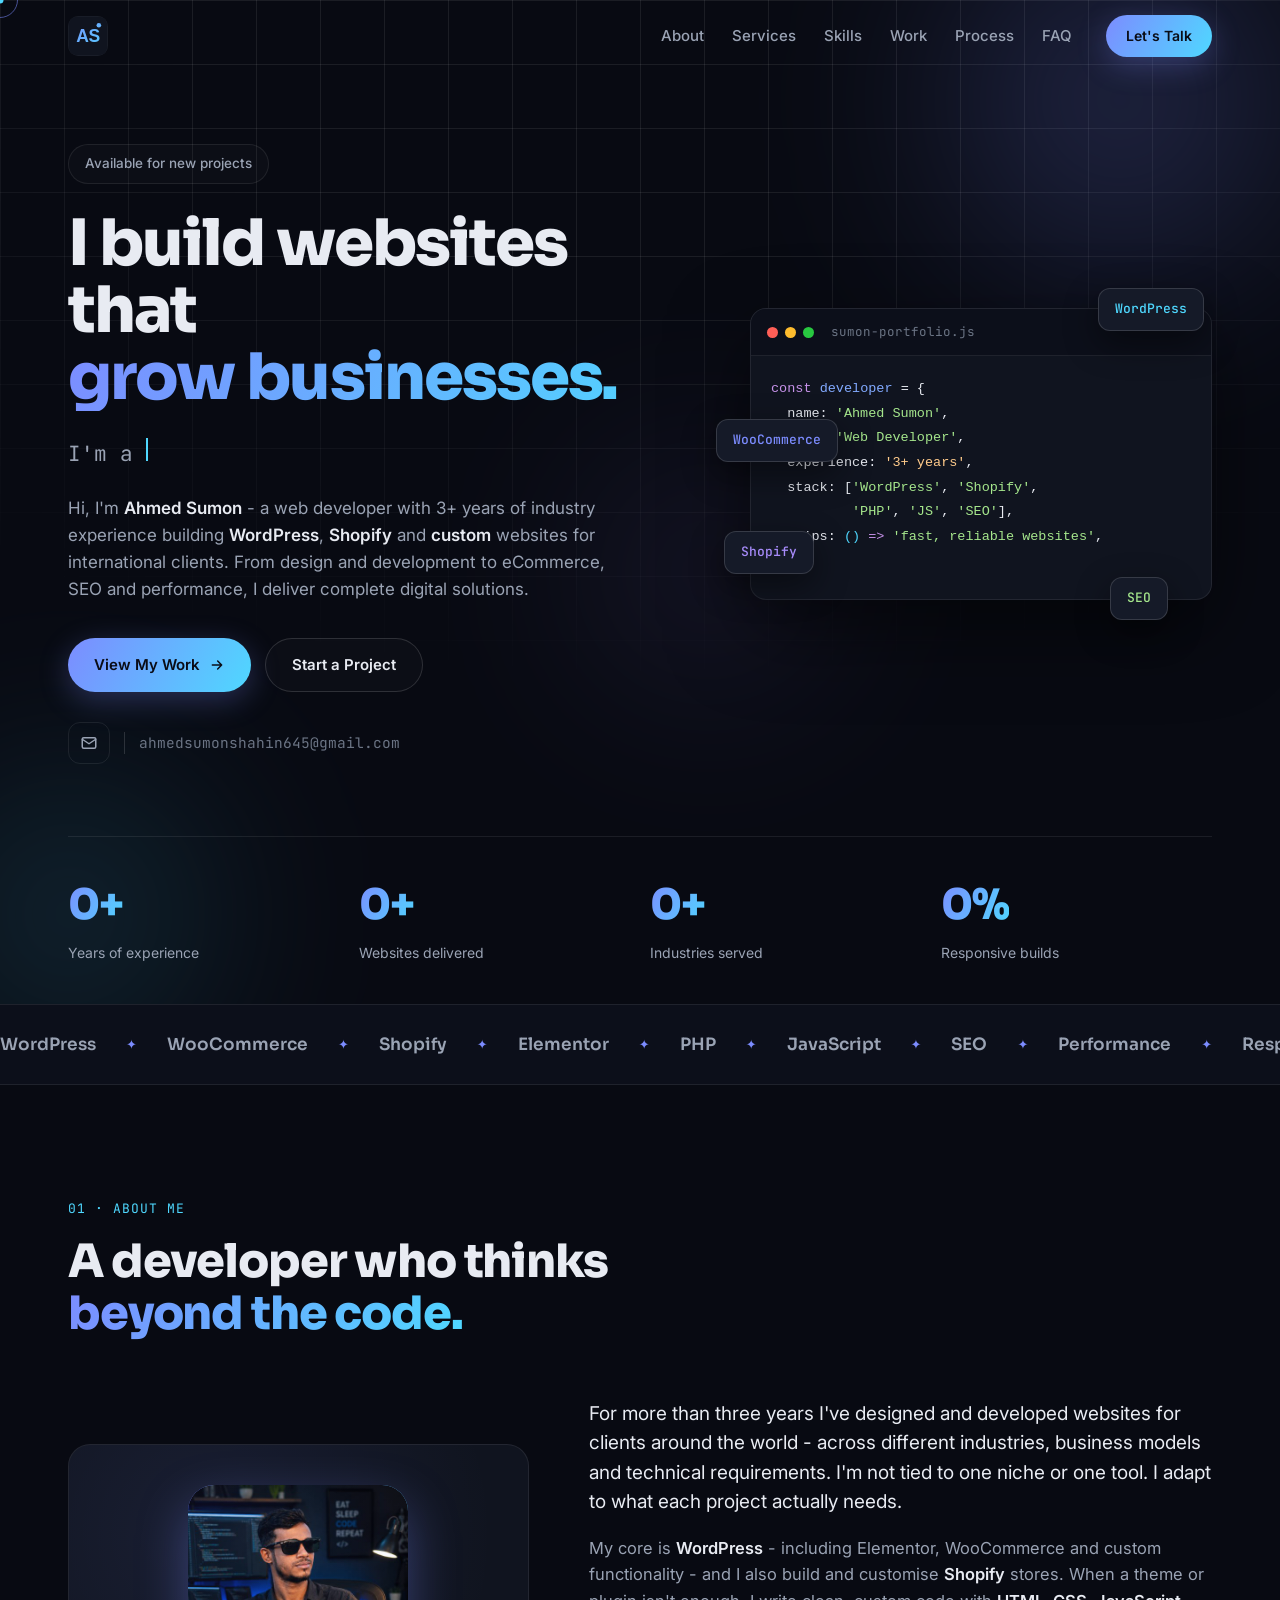
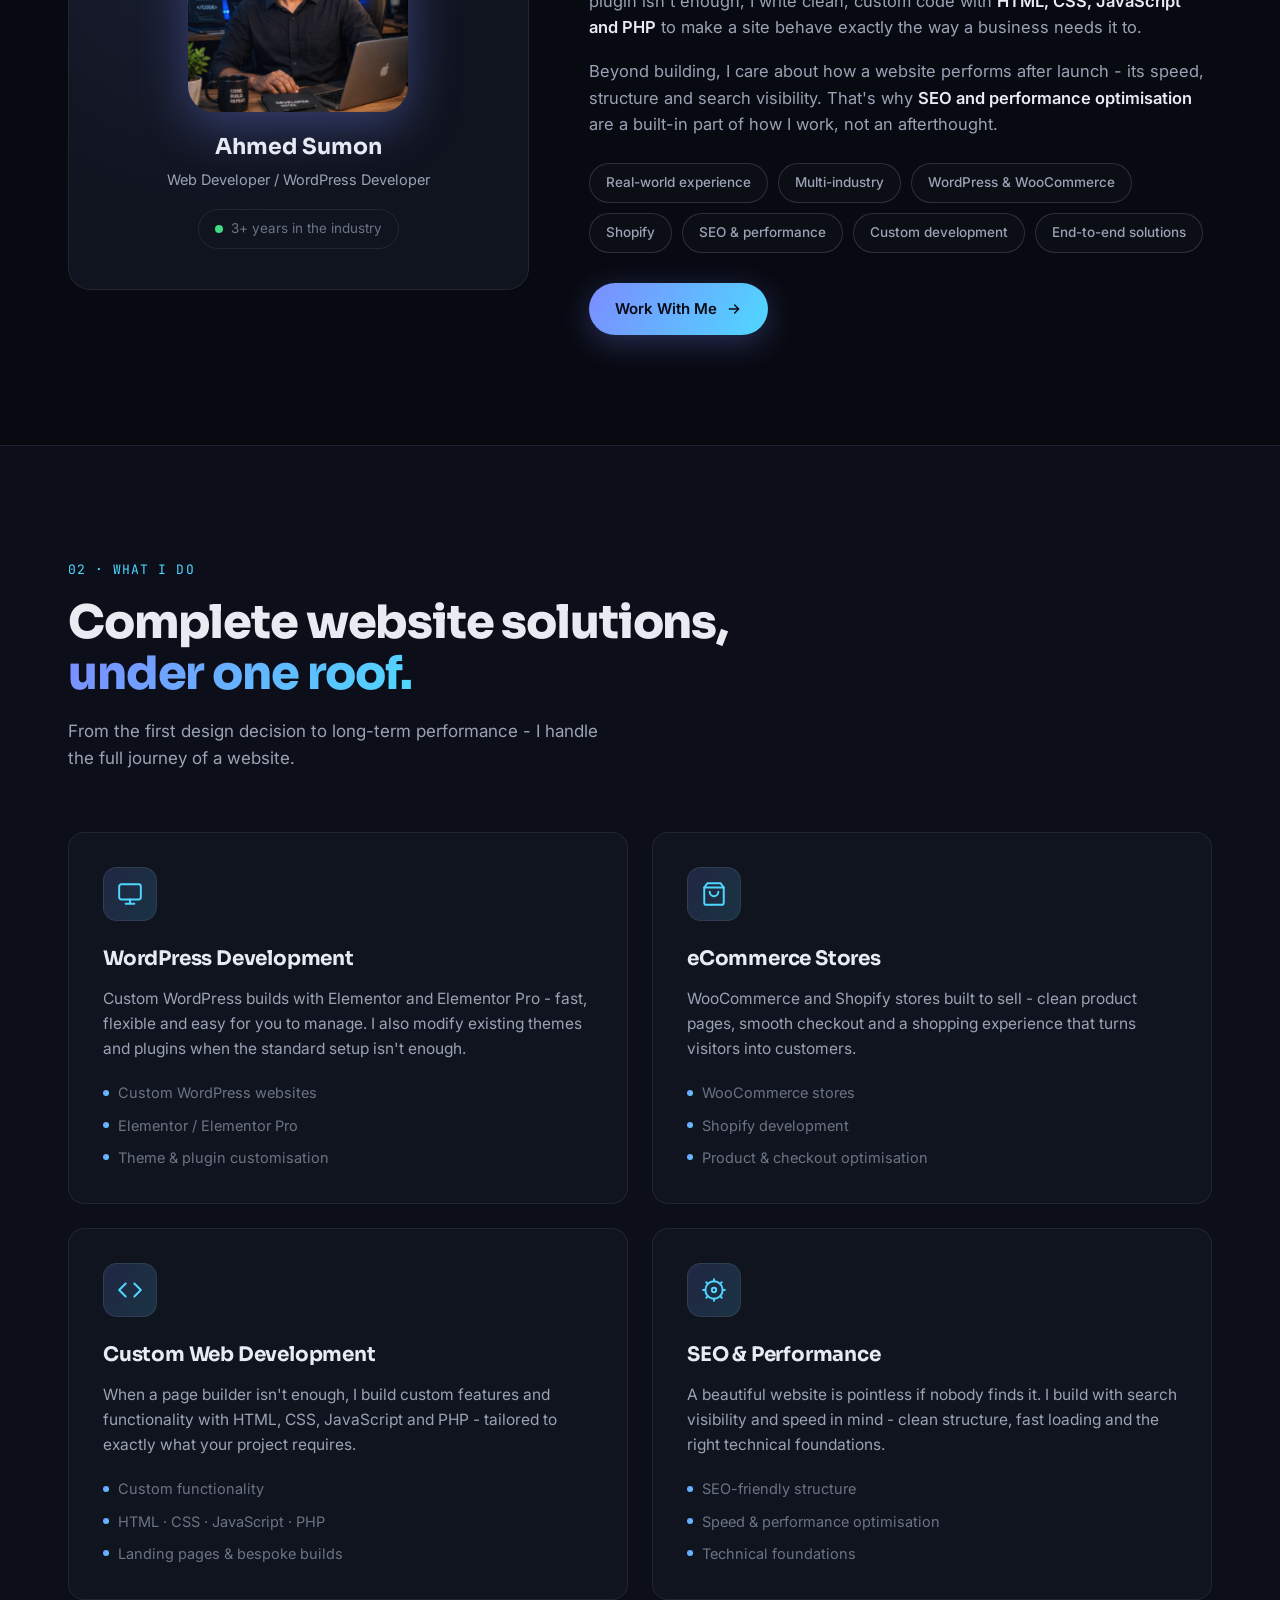
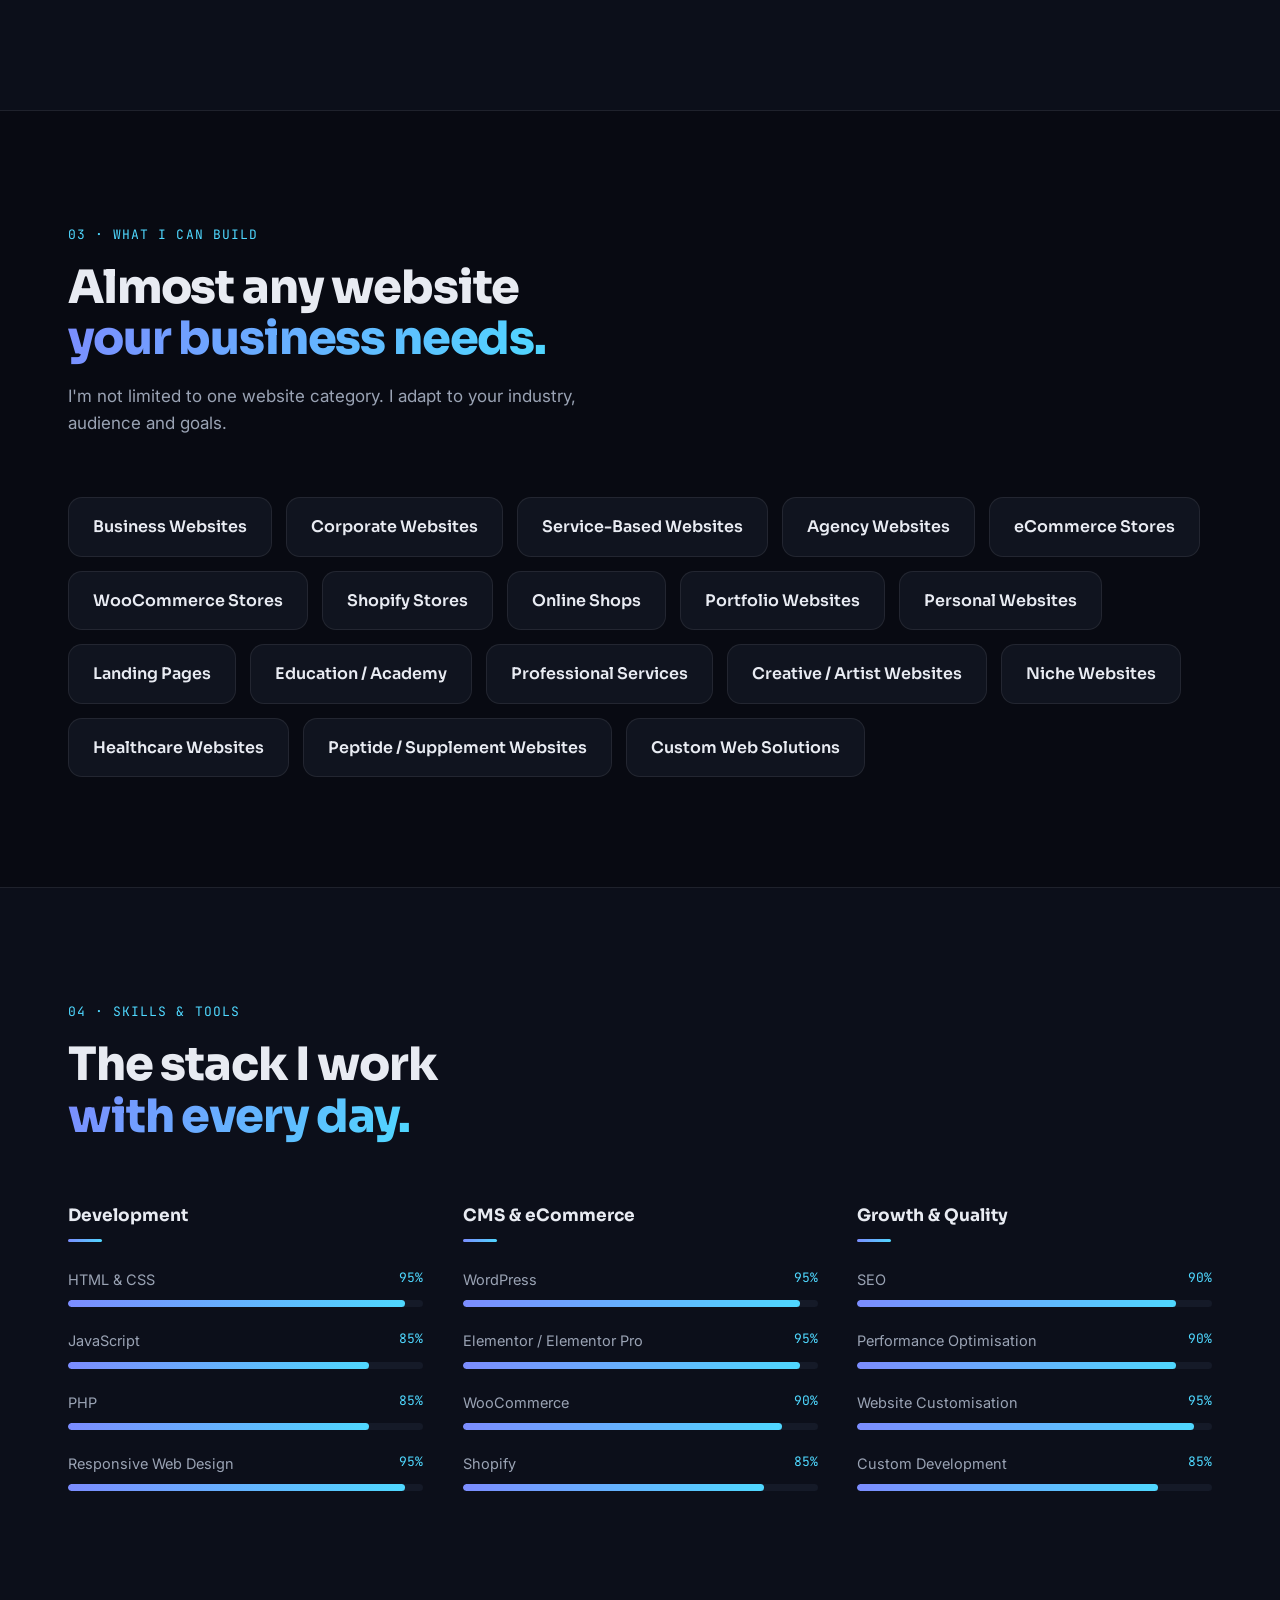
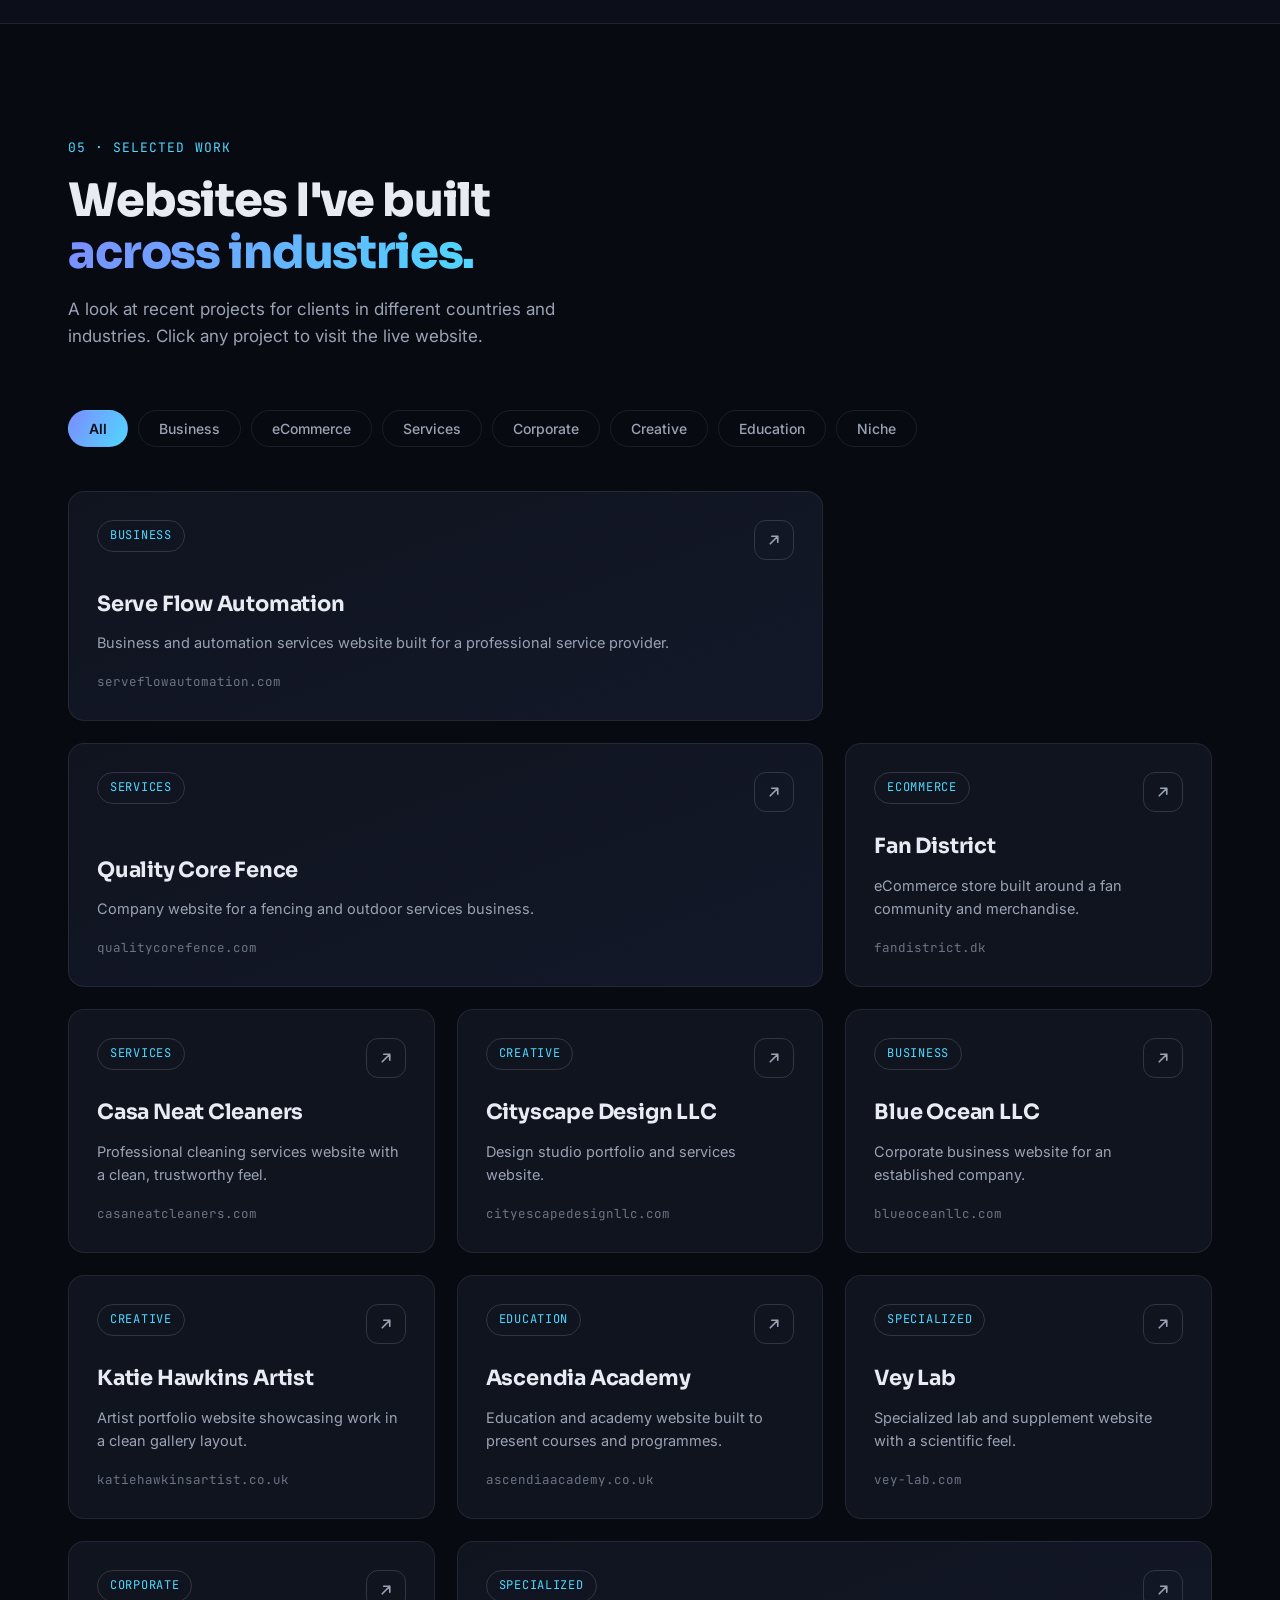
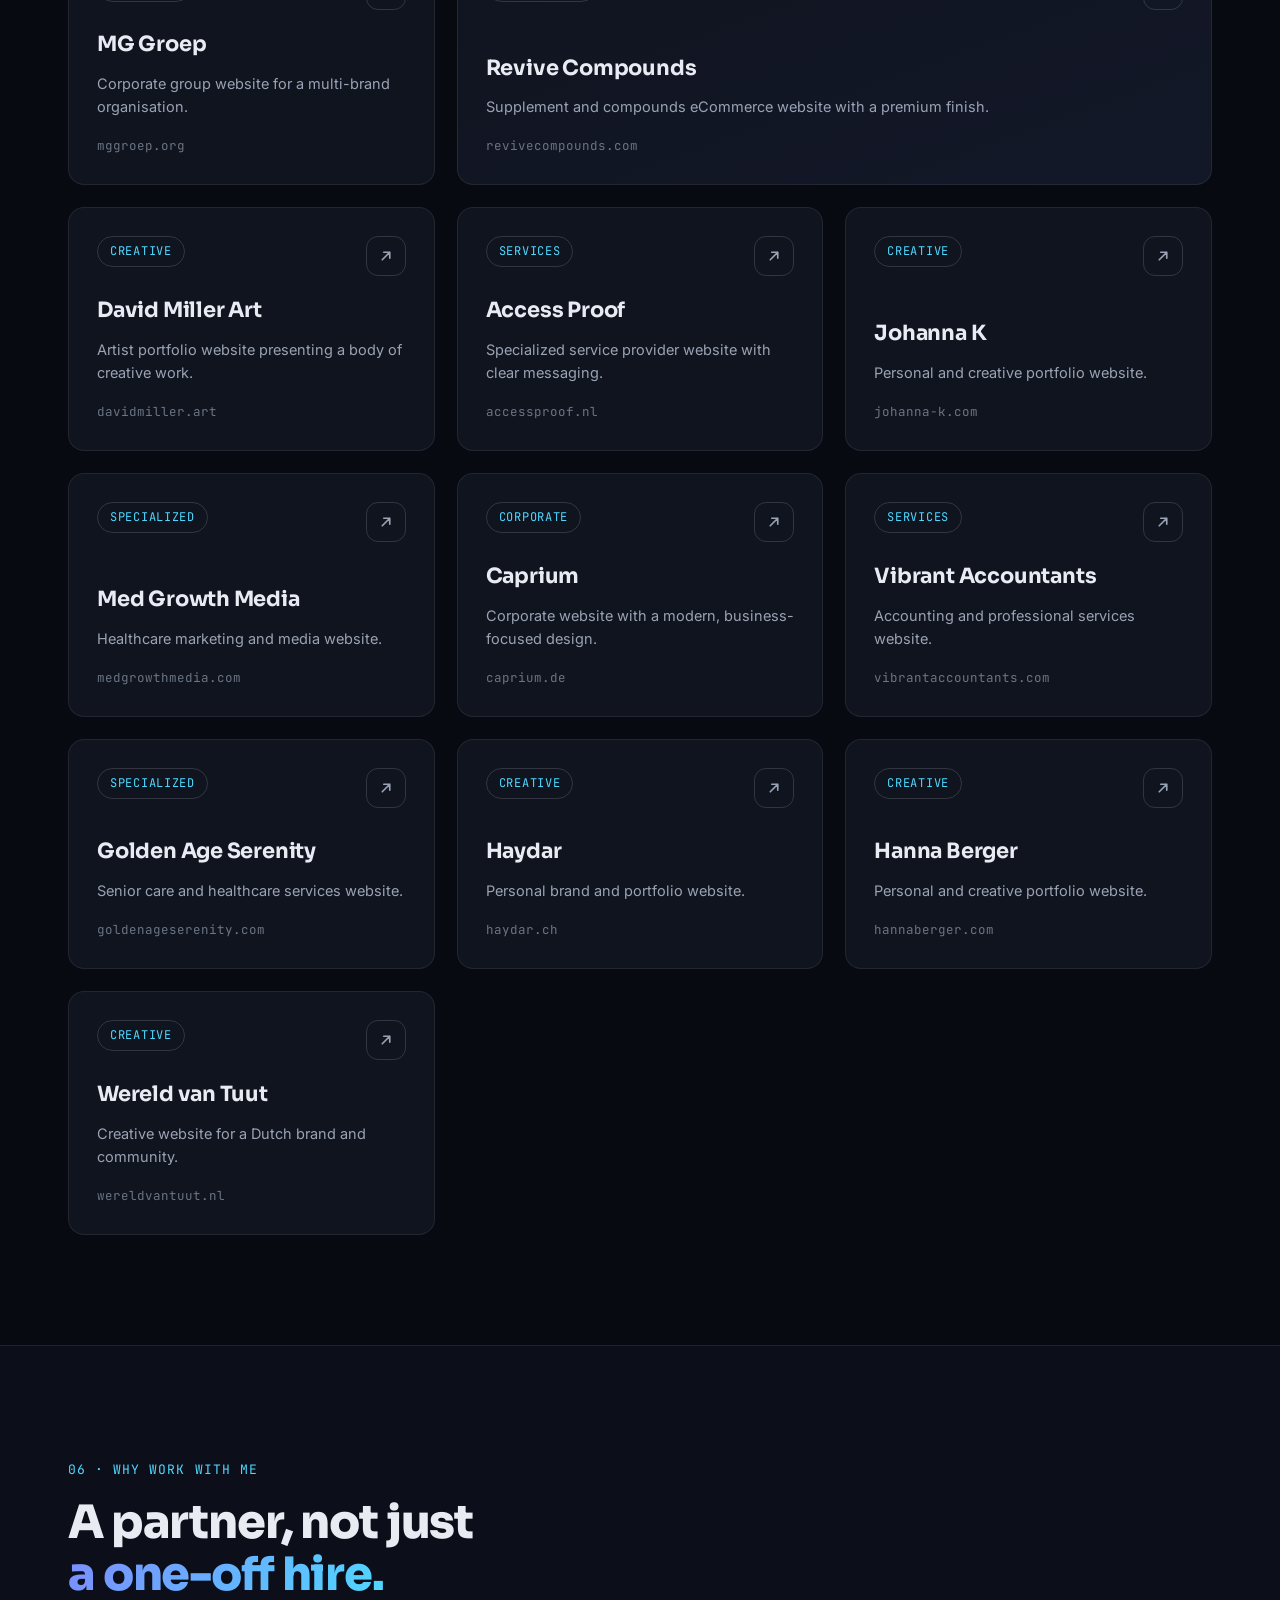
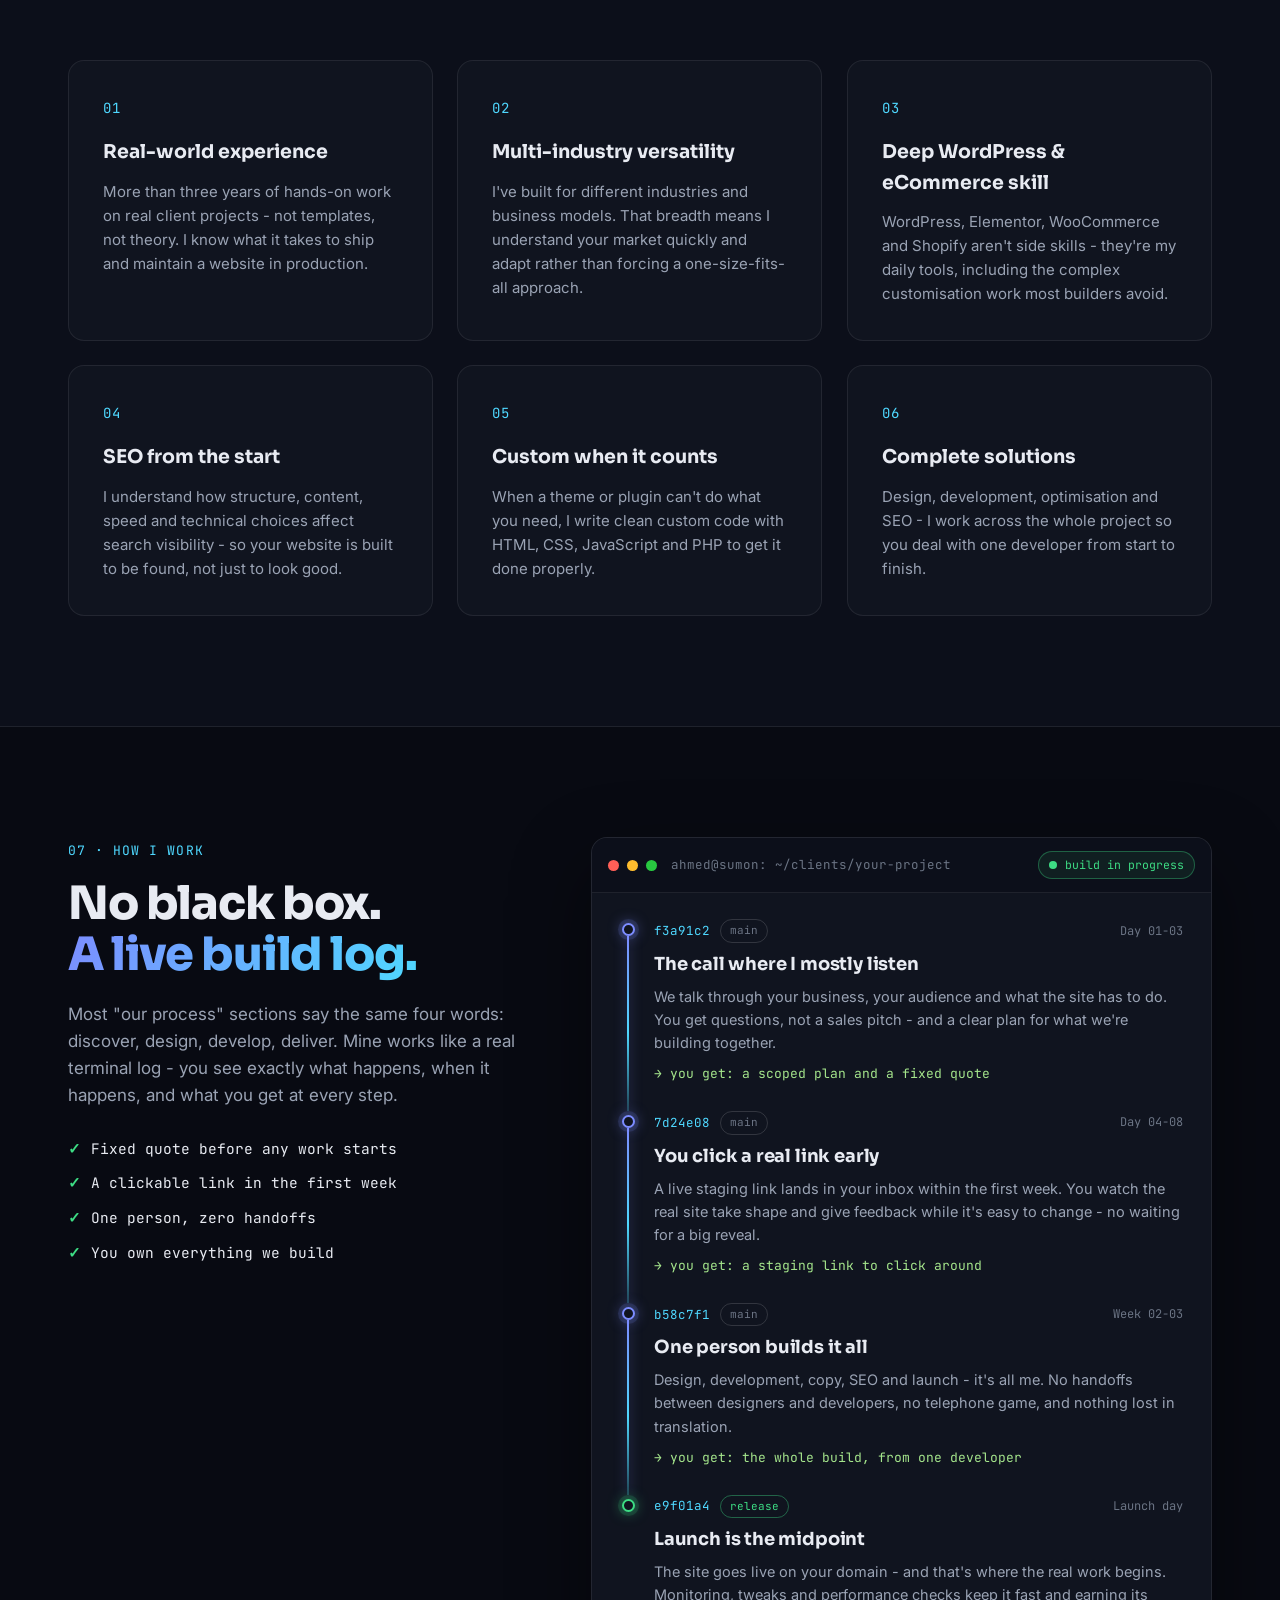
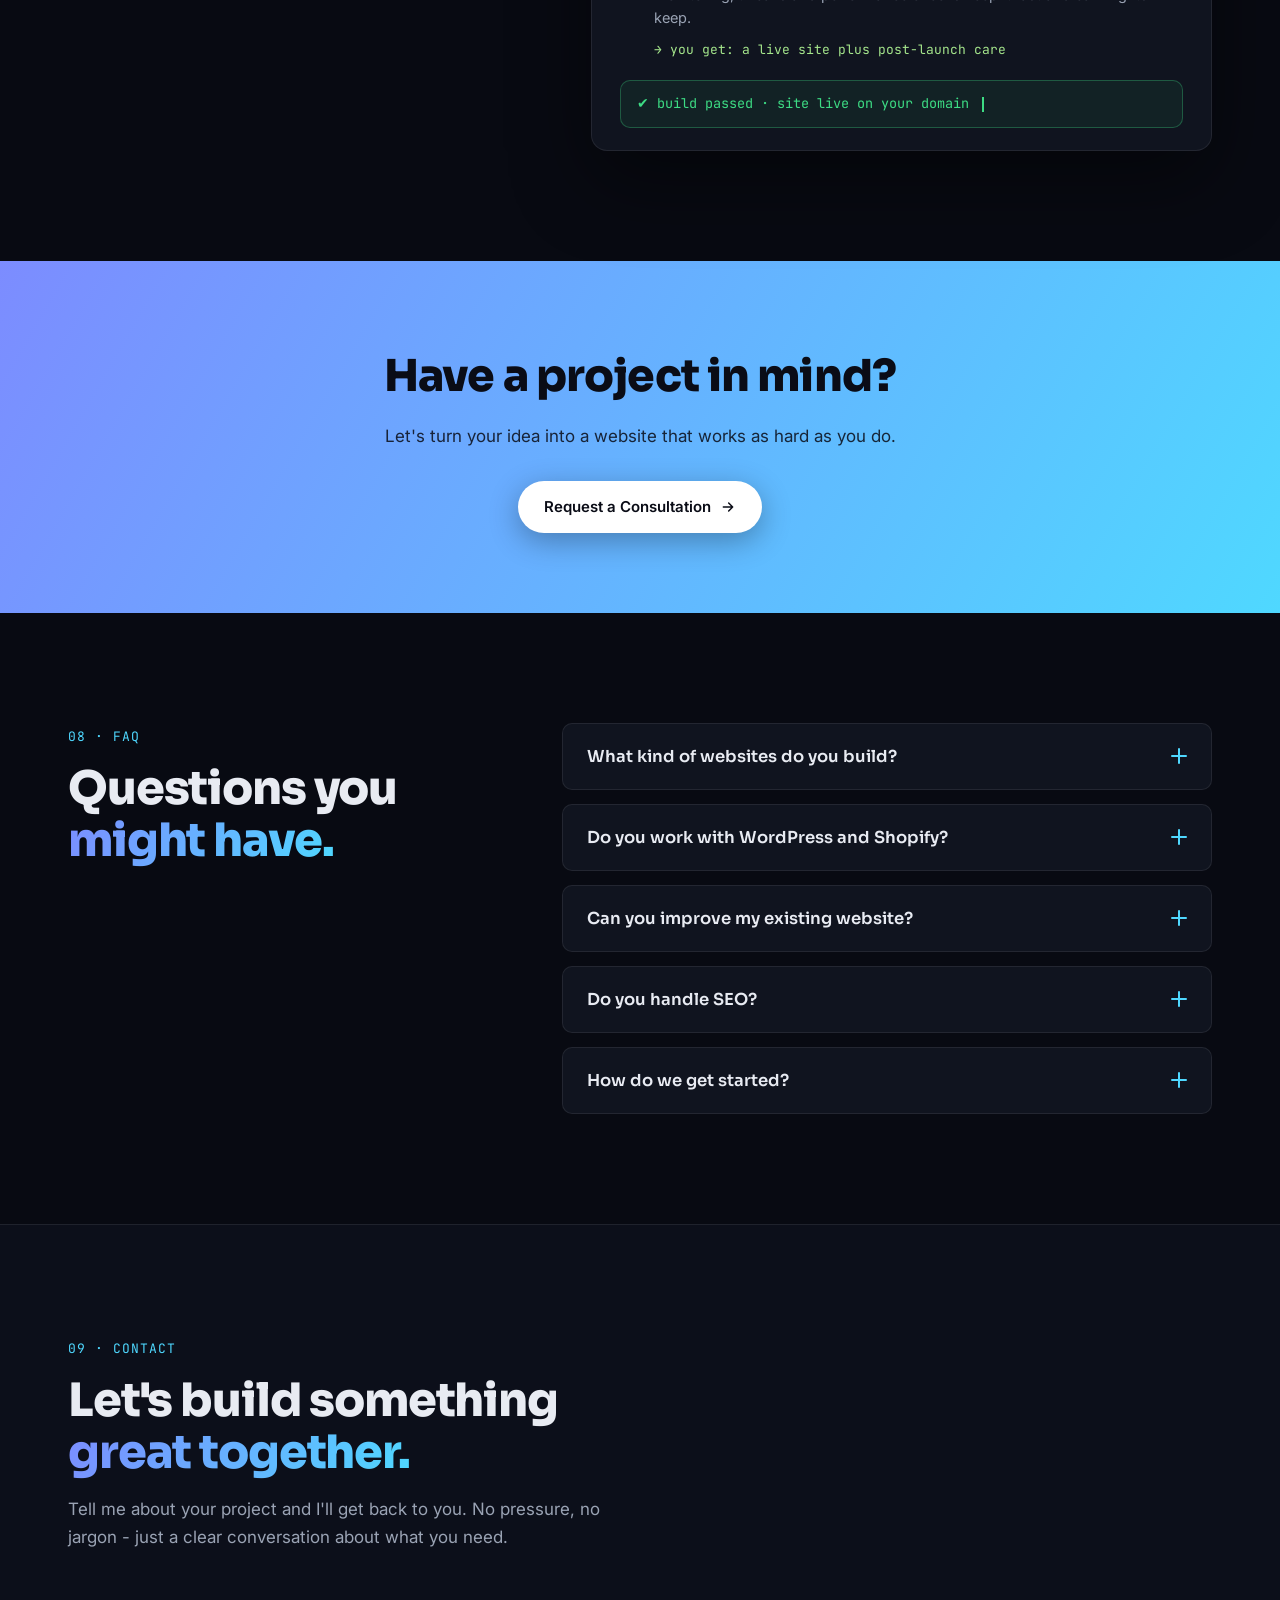
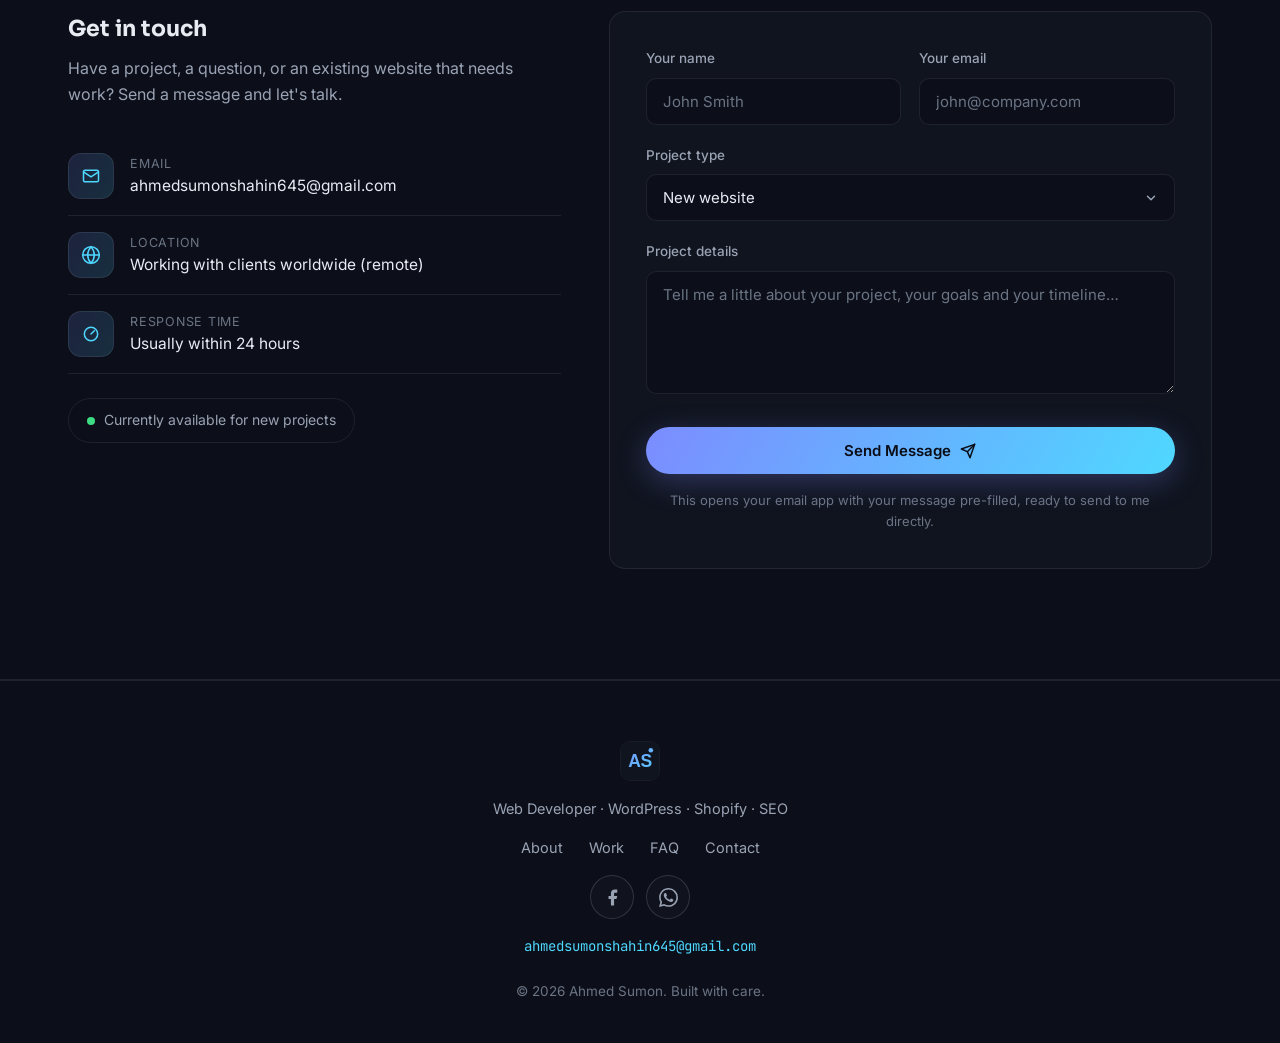
==== commit 792831cc: "feat: build-log process, social icons, picture logo & social links editor - Replace the generic 4-ca" ====
--- a/index.html
+++ b/index.html
@@ -49,8 +49,7 @@
   <header class="nav" id="nav">
     <div class="container nav-inner">
       <a href="#home" class="logo" aria-label="Ahmed Sumon - home">
-        <span class="logo-mark">A<span class="logo-dot">.</span></span>
-        <span class="logo-text">Ahmed&nbsp;Sumon</span>
+        <img class="logo-img" src="assets/img/logo.svg" alt="Ahmed Sumon" />
       </a>
 
       <nav class="nav-links" id="navLinks" aria-label="Primary">
@@ -61,6 +60,15 @@
         <a href="#process" class="nav-link">Process</a>
         <a href="#faq" class="nav-link">FAQ</a>
         <a href="#contact" class="btn btn-primary btn-small nav-cta">Let's Talk</a>
+
+        <div class="nav-social" aria-label="Social links">
+          <a class="social-icon" data-social="facebook" href="https://www.facebook.com/sahinaahmed.sumon.5" target="_blank" rel="noopener" aria-label="Facebook" title="Facebook">
+            <svg width="19" height="19" viewBox="0 0 24 24" fill="currentColor"><path d="M18 2h-3a5 5 0 0 0-5 5v3H7v4h3v8h4v-8h3l1-4h-4V7a1 1 0 0 1 1-1h3z"/></svg>
+          </a>
+          <a class="social-icon" data-social="whatsapp" href="https://wa.me/8801867473337" target="_blank" rel="noopener" aria-label="WhatsApp" title="WhatsApp">
+            <svg width="19" height="19" viewBox="0 0 24 24" fill="currentColor"><path d="M17.472 14.382c-.297-.149-1.758-.867-2.03-.967-.273-.099-.471-.148-.67.15-.197.297-.767.966-.94 1.164-.173.199-.347.223-.644.075-.297-.15-1.255-.463-2.39-1.475-.883-.788-1.48-1.761-1.653-2.059-.173-.297-.018-.458.13-.606.134-.133.298-.347.446-.52.149-.174.198-.298.298-.497.099-.198.05-.371-.025-.52-.075-.149-.669-1.612-.916-2.207-.242-.579-.487-.5-.669-.51-.173-.008-.371-.01-.57-.01-.198 0-.52.074-.792.372-.272.297-1.04 1.016-1.04 2.479 0 1.462 1.065 2.875 1.213 3.074.149.198 2.096 3.2 5.077 4.487.709.306 1.262.489 1.694.625.712.227 1.36.195 1.871.118.571-.085 1.758-.719 2.006-1.413.248-.694.248-1.289.173-1.413-.074-.124-.272-.198-.57-.347m-5.421 7.403h-.004a9.87 9.87 0 0 1-5.031-1.378l-.361-.214-3.741.982.998-3.648-.235-.374a9.86 9.86 0 0 1-1.51-5.26c.001-5.45 4.436-9.884 9.888-9.884 2.64 0 5.122 1.03 6.988 2.898a9.825 9.825 0 0 1 2.893 6.994c-.003 5.45-4.437 9.884-9.885 9.884m8.413-18.297A11.815 11.815 0 0 0 12.05 0C5.495 0 .16 5.335.157 11.892c0 2.096.547 4.142 1.588 5.945L.057 24l6.305-1.654a11.882 11.882 0 0 0 5.683 1.448h.005c6.554 0 11.89-5.335 11.893-11.893a11.821 11.821 0 0 0-3.48-8.413Z"/></svg>
+          </a>
+        </div>
       </nav>
 
       <button class="nav-toggle" id="navToggle" aria-label="Toggle menu" aria-expanded="false">
@@ -439,31 +447,89 @@
     <!-- ===================== PROCESS ===================== -->
     <section class="section" id="process">
       <div class="container">
-        <div class="section-head">
-          <span class="eyebrow">07 · How I Work</span>
-          <h2 class="section-title">A clear process,<br /><span class="accent">from idea to launch.</span></h2>
-        </div>
-
-        <div class="process-steps">
-          <div class="step reveal-up">
-            <span class="step-num">1</span>
-            <h3>Discover</h3>
-            <p>We talk about your business, your audience and what the website needs to achieve. Clear goals first, design second.</p>
-          </div>
-          <div class="step reveal-up">
-            <span class="step-num">2</span>
-            <h3>Design</h3>
-            <p>A clean, modern design direction that fits your brand and industry - built to look premium and guide visitors toward action.</p>
-          </div>
-          <div class="step reveal-up">
-            <span class="step-num">3</span>
-            <h3>Develop</h3>
-            <p>I build the site with WordPress, Shopify or custom code - responsive on every device, fast, and easy for you to manage.</p>
-          </div>
-          <div class="step reveal-up">
-            <span class="step-num">4</span>
-            <h3>Launch &amp; Grow</h3>
-            <p>After launch I make sure it performs - speed, SEO and the technical details that help your site get found and convert.</p>
+        <div class="buildlog">
+          <div class="buildlog-intro reveal-left">
+            <span class="eyebrow">07 · How I Work</span>
+            <h2 class="section-title">No black box.<br /><span class="accent">A live build log.</span></h2>
+            <p class="buildlog-lead">
+              Most "our process" sections say the same four words: discover, design,
+              develop, deliver. Mine works like a real terminal log - you see exactly
+              what happens, when it happens, and what you get at every step.
+            </p>
+            <ul class="buildlog-facts">
+              <li>Fixed quote before any work starts</li>
+              <li>A clickable link in the first week</li>
+              <li>One person, zero handoffs</li>
+              <li>You own everything we build</li>
+            </ul>
+          </div>
+
+          <div class="buildlog-terminal reveal-right" aria-label="Project build log">
+            <div class="buildlog-head">
+              <span class="dot dot-r"></span><span class="dot dot-y"></span><span class="dot dot-g"></span>
+              <span class="buildlog-path">ahmed@sumon: ~/clients/your-project</span>
+              <span class="buildlog-badge"><span class="pulse"></span> build in progress</span>
+            </div>
+
+            <div class="buildlog-body">
+              <div class="buildlog-entry">
+                <div class="buildlog-rail"><span class="buildlog-node"></span></div>
+                <div class="buildlog-content">
+                  <div class="buildlog-meta">
+                    <span class="buildlog-hash">f3a91c2</span>
+                    <span class="buildlog-branch">main</span>
+                    <span class="buildlog-day">Day 01-03</span>
+                  </div>
+                  <h3 class="buildlog-title">The call where I mostly listen</h3>
+                  <p class="buildlog-desc">We talk through your business, your audience and what the site has to do. You get questions, not a sales pitch - and a clear plan for what we're building together.</p>
+                  <p class="buildlog-deliver">→ you get: a scoped plan and a fixed quote</p>
+                </div>
+              </div>
+
+              <div class="buildlog-entry">
+                <div class="buildlog-rail"><span class="buildlog-node"></span></div>
+                <div class="buildlog-content">
+                  <div class="buildlog-meta">
+                    <span class="buildlog-hash">7d24e08</span>
+                    <span class="buildlog-branch">main</span>
+                    <span class="buildlog-day">Day 04-08</span>
+                  </div>
+                  <h3 class="buildlog-title">You click a real link early</h3>
+                  <p class="buildlog-desc">A live staging link lands in your inbox within the first week. You watch the real site take shape and give feedback while it's easy to change - no waiting for a big reveal.</p>
+                  <p class="buildlog-deliver">→ you get: a staging link to click around</p>
+                </div>
+              </div>
+
+              <div class="buildlog-entry">
+                <div class="buildlog-rail"><span class="buildlog-node"></span></div>
+                <div class="buildlog-content">
+                  <div class="buildlog-meta">
+                    <span class="buildlog-hash">b58c7f1</span>
+                    <span class="buildlog-branch">main</span>
+                    <span class="buildlog-day">Week 02-03</span>
+                  </div>
+                  <h3 class="buildlog-title">One person builds it all</h3>
+                  <p class="buildlog-desc">Design, development, copy, SEO and launch - it's all me. No handoffs between designers and developers, no telephone game, and nothing lost in translation.</p>
+                  <p class="buildlog-deliver">→ you get: the whole build, from one developer</p>
+                </div>
+              </div>
+
+              <div class="buildlog-entry is-last">
+                <div class="buildlog-rail"><span class="buildlog-node"></span></div>
+                <div class="buildlog-content">
+                  <div class="buildlog-meta">
+                    <span class="buildlog-hash">e9f01a4</span>
+                    <span class="buildlog-branch release">release</span>
+                    <span class="buildlog-day">Launch day</span>
+                  </div>
+                  <h3 class="buildlog-title">Launch is the midpoint</h3>
+                  <p class="buildlog-desc">The site goes live on your domain - and that's where the real work begins. Monitoring, tweaks and performance checks keep it fast and earning its keep.</p>
+                  <p class="buildlog-deliver">→ you get: a live site plus post-launch care</p>
+                </div>
+              </div>
+
+              <div class="buildlog-passed">✔ build passed · site live on your domain<span class="typing-caret"></span></div>
+            </div>
           </div>
         </div>
       </div>
@@ -616,9 +682,8 @@
   <!-- ===================== FOOTER ===================== -->
   <footer class="footer">
     <div class="container footer-inner">
-      <a href="#home" class="logo">
-        <span class="logo-mark">A<span class="logo-dot">.</span></span>
-        <span class="logo-text">Ahmed&nbsp;Sumon</span>
+      <a href="#home" class="logo" aria-label="Ahmed Sumon - home">
+        <img class="logo-img" src="assets/img/logo.svg" alt="Ahmed Sumon" />
       </a>
       <p class="footer-tag">Web Developer · WordPress · Shopify · SEO</p>
       <div class="footer-links">
@@ -627,6 +692,14 @@
         <a href="#faq">FAQ</a>
         <a href="#contact">Contact</a>
       </div>
+      <div class="footer-social" aria-label="Social links">
+        <a class="social-icon" data-social="facebook" href="https://www.facebook.com/sahinaahmed.sumon.5" target="_blank" rel="noopener" aria-label="Facebook" title="Facebook">
+          <svg width="19" height="19" viewBox="0 0 24 24" fill="currentColor"><path d="M18 2h-3a5 5 0 0 0-5 5v3H7v4h3v8h4v-8h3l1-4h-4V7a1 1 0 0 1 1-1h3z"/></svg>
+        </a>
+        <a class="social-icon" data-social="whatsapp" href="https://wa.me/8801867473337" target="_blank" rel="noopener" aria-label="WhatsApp" title="WhatsApp">
+          <svg width="19" height="19" viewBox="0 0 24 24" fill="currentColor"><path d="M17.472 14.382c-.297-.149-1.758-.867-2.03-.967-.273-.099-.471-.148-.67.15-.197.297-.767.966-.94 1.164-.173.199-.347.223-.644.075-.297-.15-1.255-.463-2.39-1.475-.883-.788-1.48-1.761-1.653-2.059-.173-.297-.018-.458.13-.606.134-.133.298-.347.446-.52.149-.174.198-.298.298-.497.099-.198.05-.371-.025-.52-.075-.149-.669-1.612-.916-2.207-.242-.579-.487-.5-.669-.51-.173-.008-.371-.01-.57-.01-.198 0-.52.074-.792.372-.272.297-1.04 1.016-1.04 2.479 0 1.462 1.065 2.875 1.213 3.074.149.198 2.096 3.2 5.077 4.487.709.306 1.262.489 1.694.625.712.227 1.36.195 1.871.118.571-.085 1.758-.719 2.006-1.413.248-.694.248-1.289.173-1.413-.074-.124-.272-.198-.57-.347m-5.421 7.403h-.004a9.87 9.87 0 0 1-5.031-1.378l-.361-.214-3.741.982.998-3.648-.235-.374a9.86 9.86 0 0 1-1.51-5.26c.001-5.45 4.436-9.884 9.888-9.884 2.64 0 5.122 1.03 6.988 2.898a9.825 9.825 0 0 1 2.893 6.994c-.003 5.45-4.437 9.884-9.885 9.884m8.413-18.297A11.815 11.815 0 0 0 12.05 0C5.495 0 .16 5.335.157 11.892c0 2.096.547 4.142 1.588 5.945L.057 24l6.305-1.654a11.882 11.882 0 0 0 5.683 1.448h.005c6.554 0 11.89-5.335 11.893-11.893a11.821 11.821 0 0 0-3.48-8.413Z"/></svg>
+        </a>
+      </div>
       <a href="mailto:ahmedsumonshahin645@gmail.com" class="footer-email">ahmedsumonshahin645@gmail.com</a>
       <p class="footer-copy">© <span id="year"></span> Ahmed Sumon. Built with care.</p>
     </div>
--- a/assets/css/styles.css
+++ b/assets/css/styles.css
@@ -1,5 +1,5 @@
 /* ============================================================
-   Ahmed Sumon — Portfolio
+   Ahmed Sumon - Portfolio
    Premium dark theme · Sora / Inter / JetBrains Mono
    ============================================================ */
 
@@ -139,16 +139,7 @@
   display: flex; align-items: center; justify-content: space-between; gap: 20px;
 }
 .logo { display: flex; align-items: center; gap: 10px; font-family: var(--font-head); font-weight: 700; font-size: 18px; }
-.logo-mark {
-  width: 40px; height: 40px; border-radius: 11px;
-  background: var(--grad); color: #0a0c16;
-  display: grid; place-items: center; font-size: 19px; font-weight: 800;
-  box-shadow: 0 6px 20px rgba(124, 140, 255, 0.3);
-}
-.logo-dot { color: #0a0c16; }
-.logo-text { letter-spacing: -0.02em; }
-/* Logo image uploaded via dashboard (only rendered when theme.logoImage is set) */
-.logo-mark .logo-img { width: 100%; height: 100%; object-fit: cover; border-radius: inherit; display: block; }
+.logo-img { height: 40px; width: auto; border-radius: 10px; display: block; }
 
 .nav-links { display: flex; align-items: center; gap: 28px; }
 .nav-link {
@@ -467,19 +458,75 @@
 .why-item h3 { font-family: var(--font-head); font-size: 19px; font-weight: 700; margin-bottom: 12px; }
 .why-item p { color: var(--muted); font-size: 15px; }
 
-/* ---------- Process ---------- */
-.process-steps { display: grid; grid-template-columns: repeat(4, 1fr); gap: 24px; position: relative; }
-.step {
-  background: var(--surface); border: 1px solid var(--line); border-radius: var(--radius);
-  padding: 32px; position: relative;
-}
-.step-num {
-  font-family: var(--font-head); font-weight: 800; font-size: 44px; line-height: 1;
-  background: var(--grad); -webkit-background-clip: text; background-clip: text;
-  -webkit-text-fill-color: transparent; display: block; margin-bottom: 18px;
-}
-.step h3 { font-family: var(--font-head); font-size: 19px; font-weight: 700; margin-bottom: 10px; }
-.step p { color: var(--muted); font-size: 14.5px; }
+/* ---------- Process (build log) ---------- */
+.buildlog { display: grid; grid-template-columns: 0.85fr 1.15fr; gap: 64px; align-items: start; }
+.buildlog-intro { position: sticky; top: calc(var(--nav-h) + 40px); }
+.buildlog-lead { margin-top: 20px; color: var(--muted); font-size: 17px; max-width: 460px; }
+.buildlog-facts {
+  list-style: none; margin-top: 28px;
+  display: flex; flex-direction: column; gap: 13px;
+  font-family: var(--font-mono); font-size: 14.5px; color: var(--text);
+}
+.buildlog-facts li { display: flex; align-items: flex-start; gap: 10px; line-height: 1.5; }
+.buildlog-facts li::before { content: "✓"; color: #3ddc84; font-weight: 700; flex-shrink: 0; }
+
+.buildlog-terminal {
+  background: var(--surface); border: 1px solid var(--line);
+  border-radius: var(--radius); box-shadow: 0 30px 80px rgba(0, 0, 0, 0.45);
+  overflow: hidden;
+}
+.buildlog-head {
+  display: flex; align-items: center; gap: 8px; flex-wrap: wrap;
+  padding: 13px 16px; border-bottom: 1px solid var(--line); background: var(--bg-soft);
+}
+.buildlog-path { margin-left: 6px; font-family: var(--font-mono); font-size: 12.5px; color: var(--muted-2); }
+.buildlog-badge {
+  margin-left: auto; display: inline-flex; align-items: center; gap: 8px;
+  font-family: var(--font-mono); font-size: 11.5px; color: #3ddc84;
+  border: 1px solid rgba(61, 220, 132, 0.35); background: rgba(61, 220, 132, 0.08);
+  padding: 4px 10px; border-radius: 999px; white-space: nowrap;
+}
+
+.buildlog-body { padding: 26px 28px 22px; }
+.buildlog-entry { display: grid; grid-template-columns: 16px 1fr; gap: 18px; }
+.buildlog-content { padding-bottom: 26px; }
+.buildlog-entry.is-last .buildlog-content { padding-bottom: 20px; }
+.buildlog-rail { position: relative; display: flex; justify-content: center; }
+.buildlog-rail::after {
+  content: ""; position: absolute; left: 50%; top: 17px; bottom: 0; width: 2px;
+  transform: translateX(-50%);
+  background: linear-gradient(180deg, var(--accent), var(--accent-2) 55%, rgba(79, 216, 255, 0.25));
+  box-shadow: 0 0 12px rgba(124, 140, 255, 0.55);
+}
+.buildlog-entry.is-last .buildlog-rail::after { display: none; }
+.buildlog-node {
+  position: relative; z-index: 1; flex-shrink: 0;
+  width: 13px; height: 13px; margin-top: 4px; border-radius: 50%;
+  background: var(--surface); border: 2px solid var(--accent);
+  box-shadow: 0 0 0 4px rgba(124, 140, 255, 0.14), 0 0 14px rgba(124, 140, 255, 0.65);
+}
+.buildlog-entry.is-last .buildlog-node {
+  border-color: #3ddc84;
+  box-shadow: 0 0 0 4px rgba(61, 220, 132, 0.14), 0 0 14px rgba(61, 220, 132, 0.65);
+}
+.buildlog-meta { display: flex; align-items: center; gap: 10px; flex-wrap: wrap; margin-bottom: 7px; }
+.buildlog-hash { font-family: var(--font-mono); font-size: 12.5px; color: var(--accent-2); }
+.buildlog-branch {
+  font-family: var(--font-mono); font-size: 11px; color: var(--muted-2);
+  border: 1px solid var(--line-strong); border-radius: 999px; padding: 2px 9px;
+}
+.buildlog-branch.release { color: #3ddc84; border-color: rgba(61, 220, 132, 0.4); }
+.buildlog-day { margin-left: auto; font-family: var(--font-mono); font-size: 12px; color: var(--muted-2); }
+.buildlog-title { font-family: var(--font-head); font-size: 18px; font-weight: 700; letter-spacing: -0.01em; }
+.buildlog-desc { color: var(--muted); font-size: 14.5px; margin-top: 6px; }
+.buildlog-deliver { margin-top: 10px; font-family: var(--font-mono); font-size: 13px; color: #a5e68c; }
+.buildlog-passed {
+  display: flex; align-items: center; gap: 10px;
+  font-family: var(--font-mono); font-size: 13.5px; color: #3ddc84;
+  border: 1px solid rgba(61, 220, 132, 0.3); background: rgba(61, 220, 132, 0.07);
+  border-radius: 10px; padding: 12px 16px;
+}
+.buildlog-passed .typing-caret { background: #3ddc84; }
 
 /* ---------- CTA band ---------- */
 .cta-band {
@@ -562,6 +609,24 @@
 .footer-links { display: flex; gap: 26px; }
 .footer-links a { color: var(--muted); font-size: 14.5px; transition: color 0.25s; }
 .footer-links a:hover { color: var(--accent-2); }
+
+/* ---------- Social icons (footer + mobile menu) ---------- */
+.footer-social { display: flex; gap: 12px; }
+.nav-social { display: none; }
+.social-icon {
+  width: 44px; height: 44px; border-radius: 50%;
+  border: 1px solid var(--line-strong); background: rgba(255, 255, 255, 0.02);
+  color: var(--muted); display: grid; place-items: center;
+  transition: transform 0.3s var(--ease), color 0.3s, border-color 0.3s, background 0.3s;
+}
+.social-icon:hover { transform: translateY(-3px); }
+.social-icon[data-social="facebook"]:hover {
+  color: #1877f2; border-color: #1877f2; background: rgba(24, 119, 242, 0.1);
+}
+.social-icon[data-social="whatsapp"]:hover {
+  color: #25d366; border-color: #25d366; background: rgba(37, 211, 102, 0.1);
+}
+
 .footer-email { color: var(--accent-2); font-family: var(--font-mono); font-size: 14px; }
 .footer-copy { color: var(--muted-2); font-size: 13.5px; margin-top: 8px; }
 
@@ -590,7 +655,8 @@
   .skills-grid { grid-template-columns: 1fr 1fr; gap: 32px; }
   .work-grid { grid-template-columns: repeat(2, 1fr); }
   .why-grid { grid-template-columns: repeat(2, 1fr); }
-  .process-steps { grid-template-columns: repeat(2, 1fr); }
+  .buildlog { grid-template-columns: 1fr; gap: 44px; }
+  .buildlog-intro { position: static; }
   .about-grid { grid-template-columns: 1fr; gap: 40px; }
   .faq-wrap { grid-template-columns: 1fr; gap: 40px; }
   .section { padding: 92px 0; }
@@ -615,6 +681,10 @@
   .nav-links.is-open { transform: translateX(0); }
   .nav-links .nav-link { font-size: 19px; padding: 10px 0; width: 100%; }
   .nav-links .nav-cta { margin: 14px 0 0; width: 100%; justify-content: center; }
+  .nav-links .nav-social {
+    display: flex; gap: 12px; width: 100%;
+    margin-top: 20px; padding-top: 20px; border-top: 1px solid var(--line);
+  }
   .nav-toggle { display: flex; z-index: 1100; padding: 10px; }
   .nav-toggle.is-open span:nth-child(1) { transform: translateY(7px) rotate(45deg); }
   .nav-toggle.is-open span:nth-child(2) { opacity: 0; }
@@ -640,8 +710,10 @@
   .services-grid, .why-grid, .work-grid, .skills-grid { grid-template-columns: 1fr; gap: 18px; }
   .service-card { padding: 26px 22px; }
   .why-item { padding: 26px 22px; }
-  .process-steps { grid-template-columns: 1fr; gap: 18px; }
-  .step { padding: 26px 22px; }
+  .buildlog { gap: 34px; }
+  .buildlog-lead { font-size: 16px; }
+  .buildlog-body { padding: 20px 18px 18px; }
+  .buildlog-entry { gap: 12px; }
   .work-card { padding: 22px 20px; min-height: 0; }
   .work-card.featured { grid-column: span 1; }
   .work-name { font-size: 19px; }
@@ -708,7 +780,16 @@
   .service-card { padding: 24px 18px; }
   .service-card p { font-size: 15px; }
   .why-item { padding: 24px 18px; }
-  .step { padding: 24px 18px; }
+  .buildlog-head { padding: 11px 12px; gap: 6px; }
+  .buildlog-path { font-size: 11px; margin-left: 2px; }
+  .buildlog-badge { font-size: 10.5px; padding: 3px 9px; }
+  .buildlog-body { padding: 18px 14px 16px; }
+  .buildlog-entry { gap: 10px; }
+  .buildlog-content { padding-bottom: 20px; }
+  .buildlog-title { font-size: 16.5px; }
+  .buildlog-desc { font-size: 14px; }
+  .buildlog-deliver { font-size: 12.5px; }
+  .buildlog-passed { font-size: 12.5px; padding: 10px 13px; }
   .work-card { padding: 20px 18px; }
   .work-name { font-size: 18px; }
   .work-desc { font-size: 14px; }
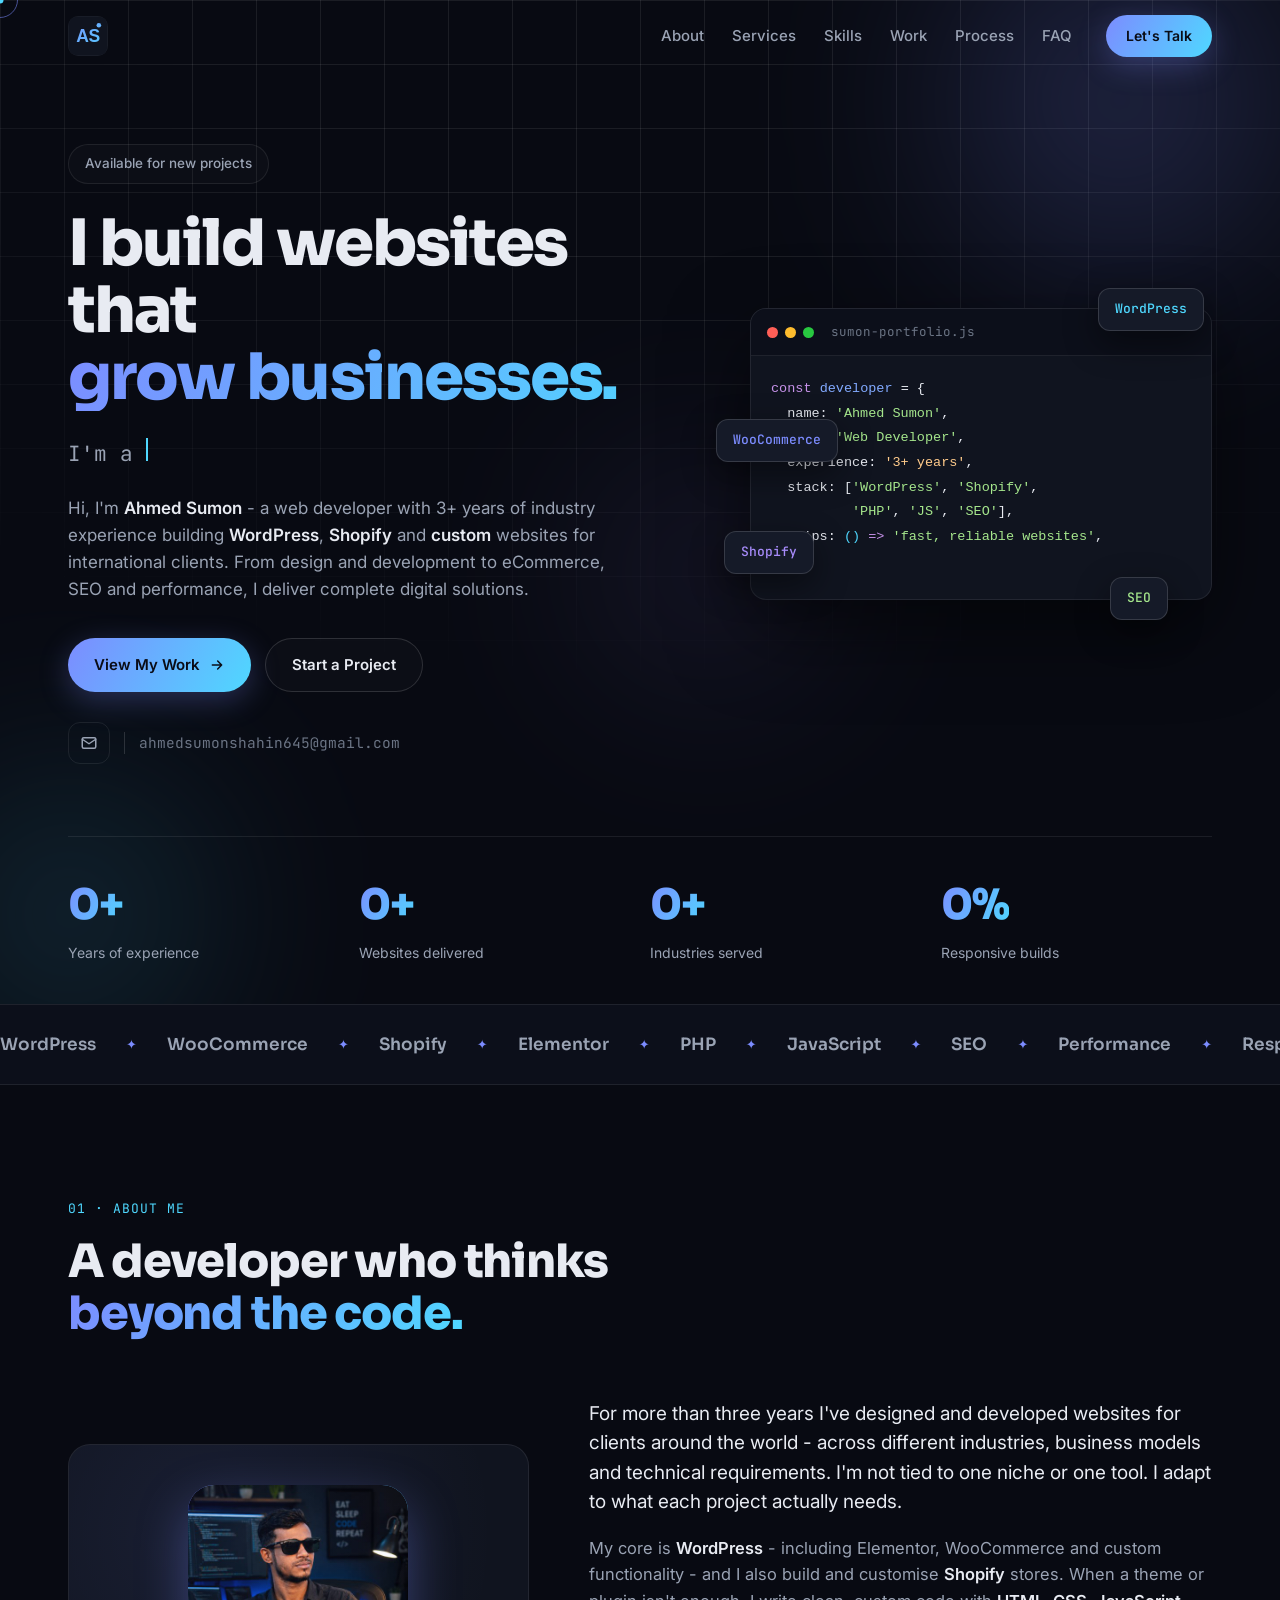
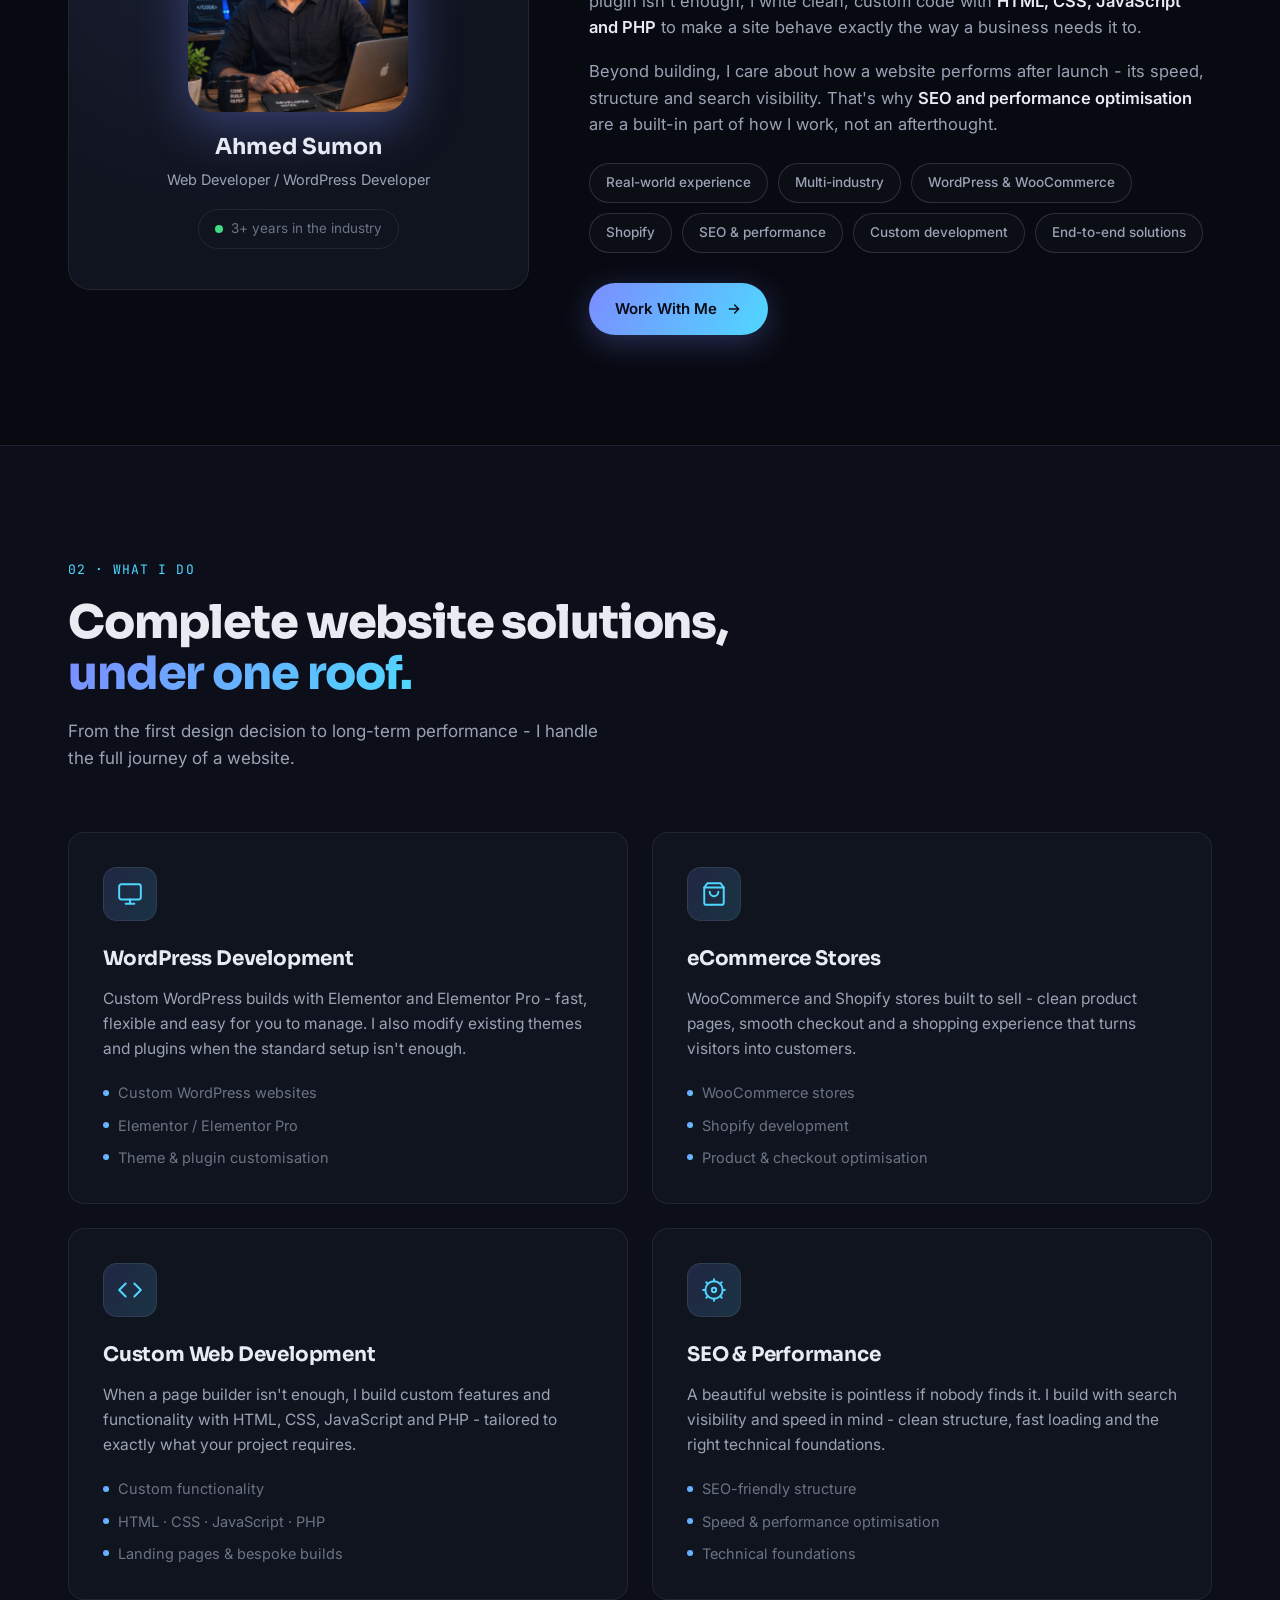
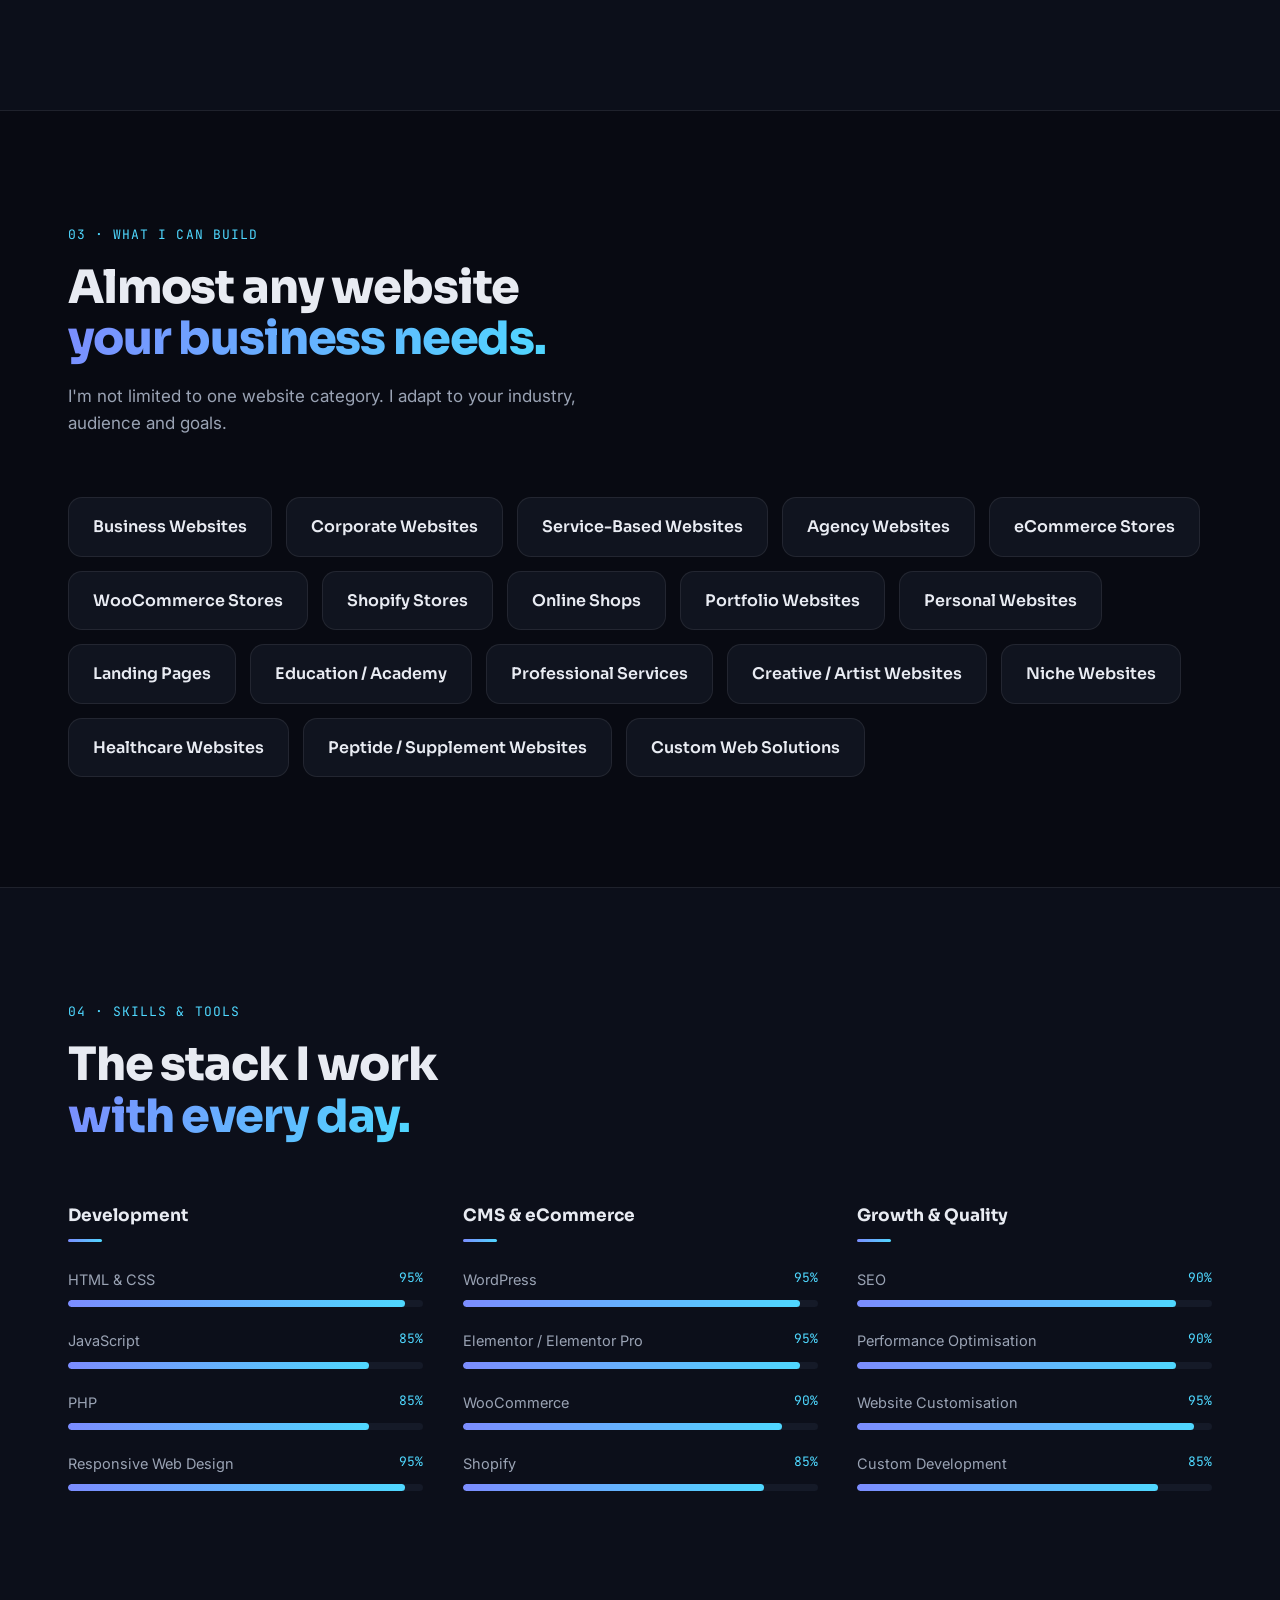
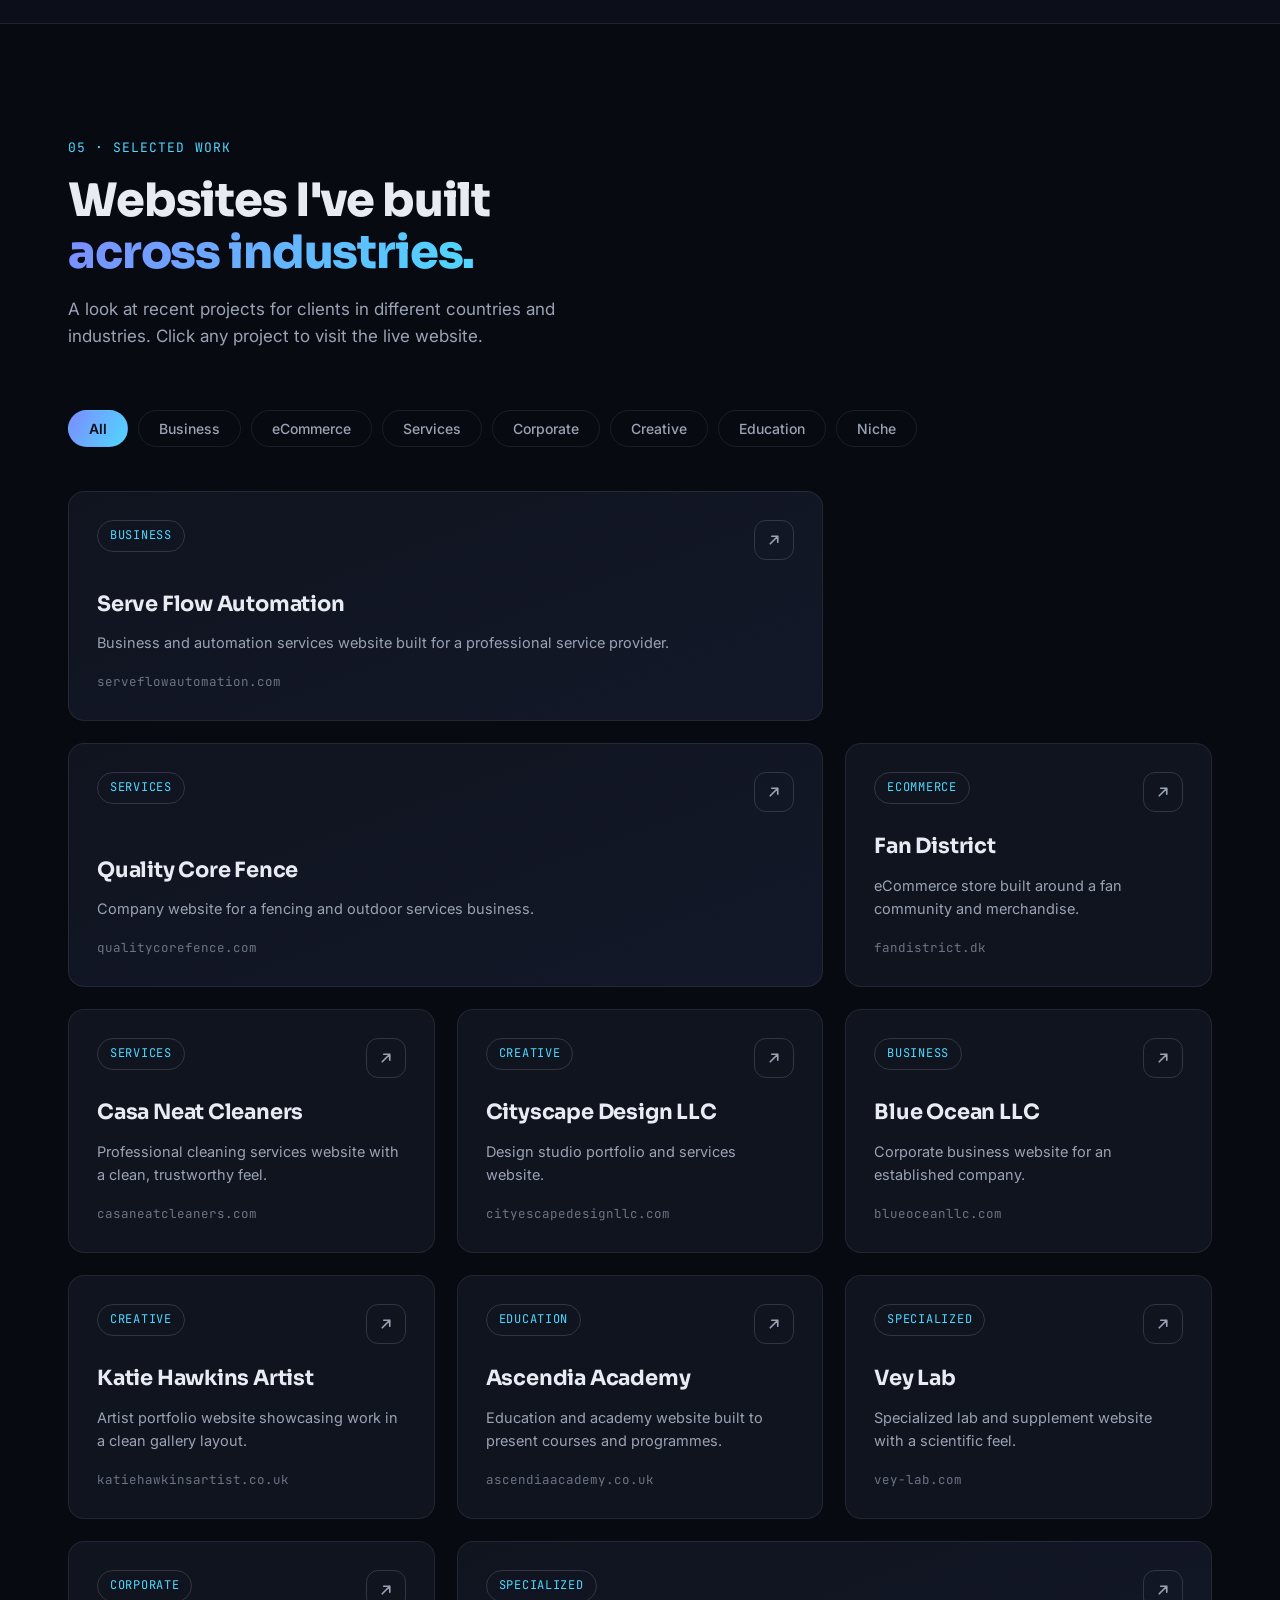
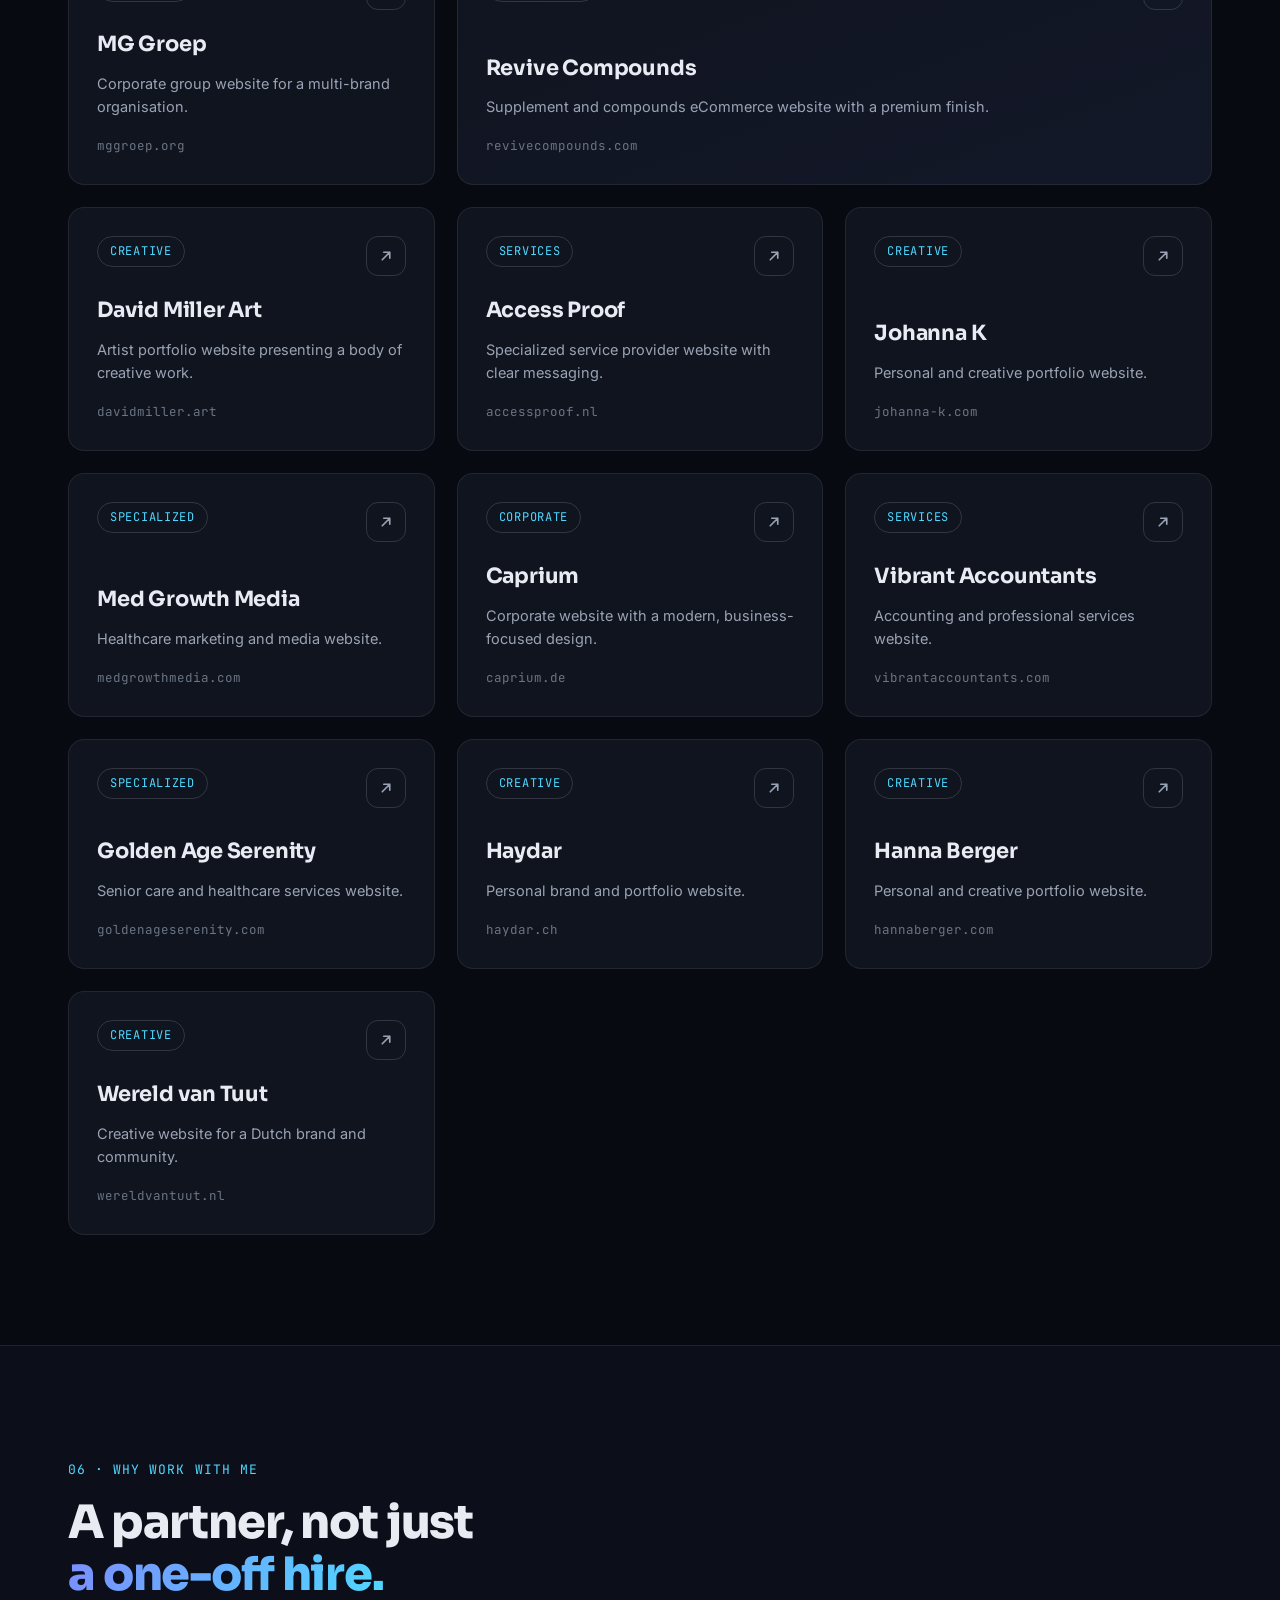
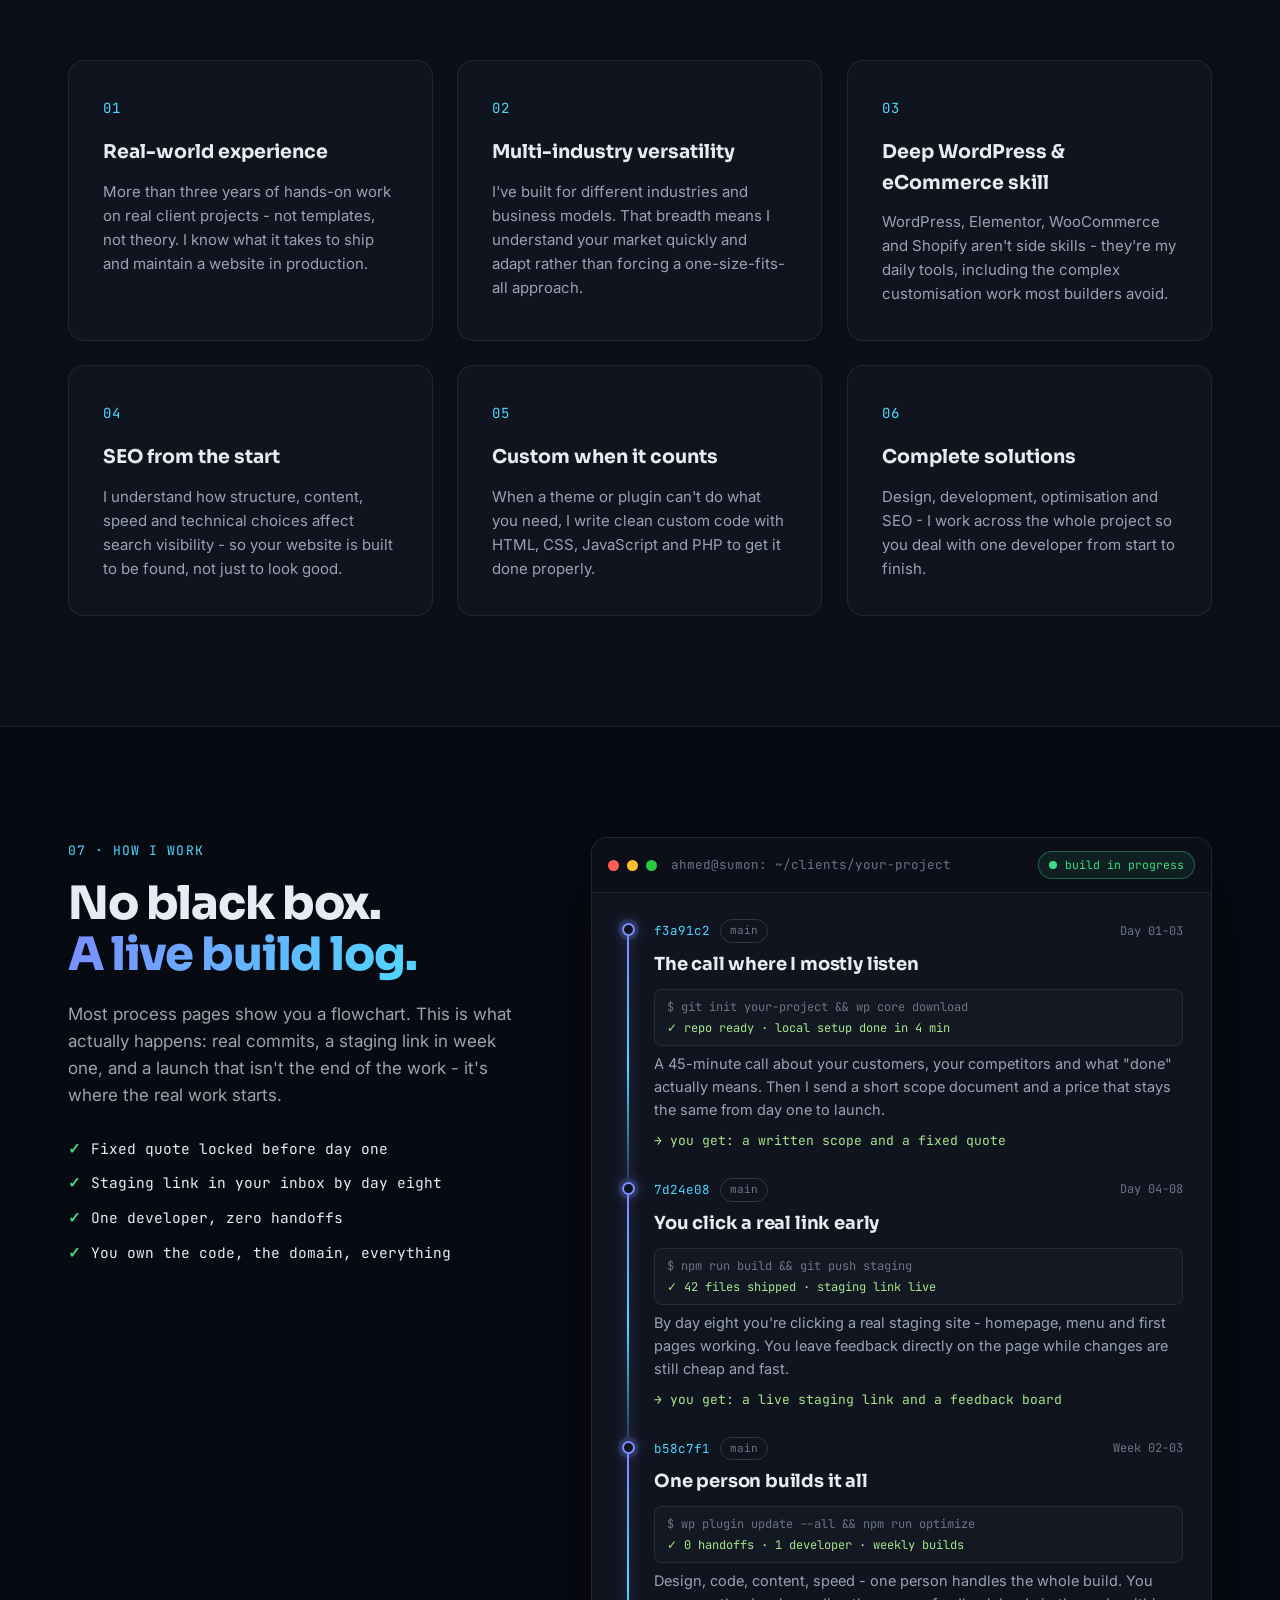
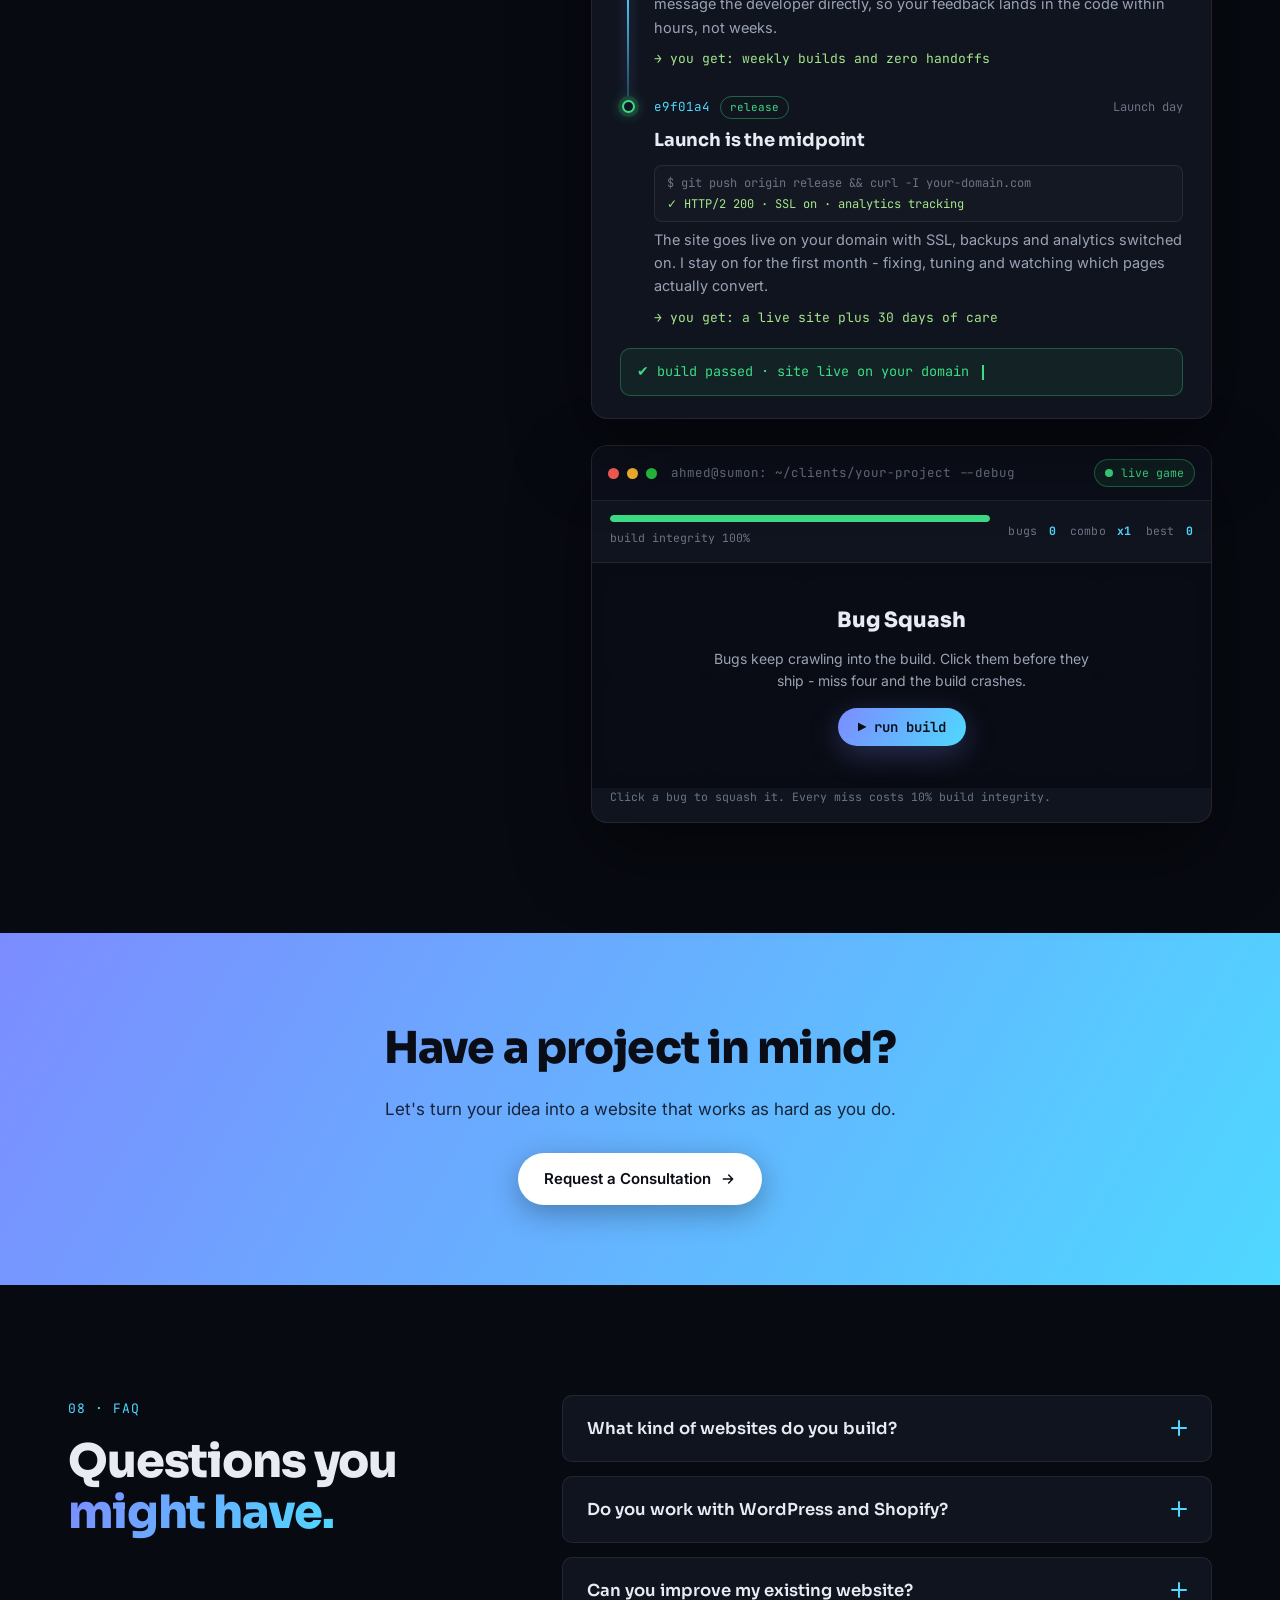
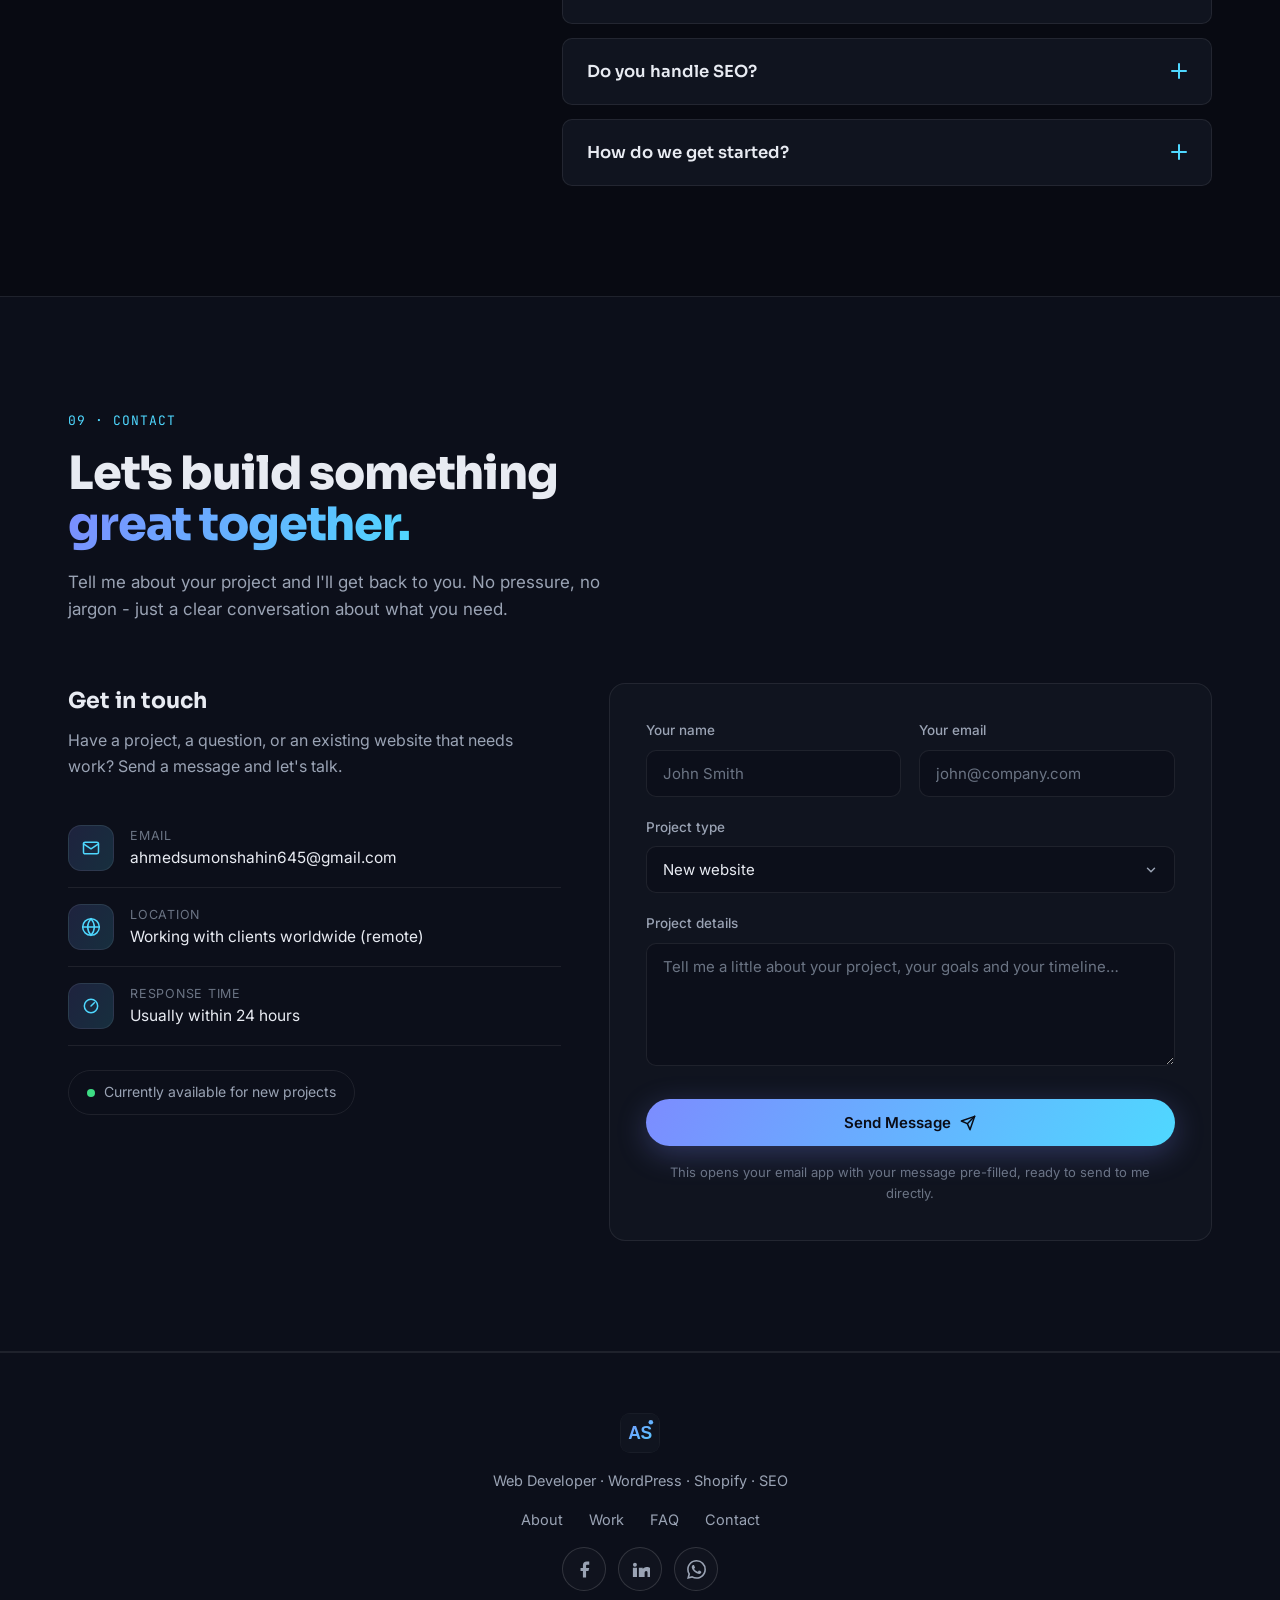
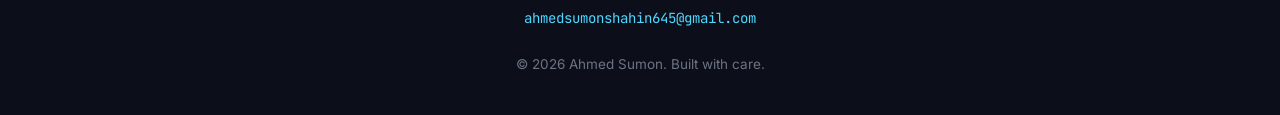
==== commit 975ecaed: "feat: realistic build-log copy, bug squash live game & LinkedIn social link - Process section: rewri" ====
--- a/index.html
+++ b/index.html
@@ -64,6 +64,9 @@
         <div class="nav-social" aria-label="Social links">
           <a class="social-icon" data-social="facebook" href="https://www.facebook.com/sahinaahmed.sumon.5" target="_blank" rel="noopener" aria-label="Facebook" title="Facebook">
             <svg width="19" height="19" viewBox="0 0 24 24" fill="currentColor"><path d="M18 2h-3a5 5 0 0 0-5 5v3H7v4h3v8h4v-8h3l1-4h-4V7a1 1 0 0 1 1-1h3z"/></svg>
+          </a>
+          <a class="social-icon" data-social="linkedin" href="https://www.linkedin.com/in/sumon-mia-26b389380/" target="_blank" rel="noopener" aria-label="LinkedIn" title="LinkedIn">
+            <svg width="19" height="19" viewBox="0 0 24 24" fill="currentColor"><path d="M4.98 3.5a2.5 2.5 0 1 1 0 5 2.5 2.5 0 0 1 0-5M2.4 21.5h5.16V9.75H2.4zM9.9 9.75h4.95v1.6h.07c.69-1.24 2.38-2.55 4.9-2.55 5.24 0 6.21 3.32 6.21 7.63V21.5h-5.16v-4.94c0-1.18-.02-2.7-1.7-2.7-1.7 0-1.96 1.28-1.96 2.61v5.03H9.9z"/></svg>
           </a>
           <a class="social-icon" data-social="whatsapp" href="https://wa.me/8801867473337" target="_blank" rel="noopener" aria-label="WhatsApp" title="WhatsApp">
             <svg width="19" height="19" viewBox="0 0 24 24" fill="currentColor"><path d="M17.472 14.382c-.297-.149-1.758-.867-2.03-.967-.273-.099-.471-.148-.67.15-.197.297-.767.966-.94 1.164-.173.199-.347.223-.644.075-.297-.15-1.255-.463-2.39-1.475-.883-.788-1.48-1.761-1.653-2.059-.173-.297-.018-.458.13-.606.134-.133.298-.347.446-.52.149-.174.198-.298.298-.497.099-.198.05-.371-.025-.52-.075-.149-.669-1.612-.916-2.207-.242-.579-.487-.5-.669-.51-.173-.008-.371-.01-.57-.01-.198 0-.52.074-.792.372-.272.297-1.04 1.016-1.04 2.479 0 1.462 1.065 2.875 1.213 3.074.149.198 2.096 3.2 5.077 4.487.709.306 1.262.489 1.694.625.712.227 1.36.195 1.871.118.571-.085 1.758-.719 2.006-1.413.248-.694.248-1.289.173-1.413-.074-.124-.272-.198-.57-.347m-5.421 7.403h-.004a9.87 9.87 0 0 1-5.031-1.378l-.361-.214-3.741.982.998-3.648-.235-.374a9.86 9.86 0 0 1-1.51-5.26c.001-5.45 4.436-9.884 9.888-9.884 2.64 0 5.122 1.03 6.988 2.898a9.825 9.825 0 0 1 2.893 6.994c-.003 5.45-4.437 9.884-9.885 9.884m8.413-18.297A11.815 11.815 0 0 0 12.05 0C5.495 0 .16 5.335.157 11.892c0 2.096.547 4.142 1.588 5.945L.057 24l6.305-1.654a11.882 11.882 0 0 0 5.683 1.448h.005c6.554 0 11.89-5.335 11.893-11.893a11.821 11.821 0 0 0-3.48-8.413Z"/></svg>
@@ -452,15 +455,15 @@
             <span class="eyebrow">07 · How I Work</span>
             <h2 class="section-title">No black box.<br /><span class="accent">A live build log.</span></h2>
             <p class="buildlog-lead">
-              Most "our process" sections say the same four words: discover, design,
-              develop, deliver. Mine works like a real terminal log - you see exactly
-              what happens, when it happens, and what you get at every step.
+              Most process pages show you a flowchart. This is what actually happens:
+              real commits, a staging link in week one, and a launch that isn't the
+              end of the work - it's where the real work starts.
             </p>
             <ul class="buildlog-facts">
-              <li>Fixed quote before any work starts</li>
-              <li>A clickable link in the first week</li>
-              <li>One person, zero handoffs</li>
-              <li>You own everything we build</li>
+              <li>Fixed quote locked before day one</li>
+              <li>Staging link in your inbox by day eight</li>
+              <li>One developer, zero handoffs</li>
+              <li>You own the code, the domain, everything</li>
             </ul>
           </div>
 
@@ -481,8 +484,12 @@
                     <span class="buildlog-day">Day 01-03</span>
                   </div>
                   <h3 class="buildlog-title">The call where I mostly listen</h3>
-                  <p class="buildlog-desc">We talk through your business, your audience and what the site has to do. You get questions, not a sales pitch - and a clear plan for what we're building together.</p>
-                  <p class="buildlog-deliver">→ you get: a scoped plan and a fixed quote</p>
+                  <div class="buildlog-cmd">
+                    <span>$ git init your-project &amp;&amp; wp core download</span>
+                    <span>✓ repo ready · local setup done in 4 min</span>
+                  </div>
+                  <p class="buildlog-desc">A 45-minute call about your customers, your competitors and what "done" actually means. Then I send a short scope document and a price that stays the same from day one to launch.</p>
+                  <p class="buildlog-deliver">→ you get: a written scope and a fixed quote</p>
                 </div>
               </div>
 
@@ -495,8 +502,12 @@
                     <span class="buildlog-day">Day 04-08</span>
                   </div>
                   <h3 class="buildlog-title">You click a real link early</h3>
-                  <p class="buildlog-desc">A live staging link lands in your inbox within the first week. You watch the real site take shape and give feedback while it's easy to change - no waiting for a big reveal.</p>
-                  <p class="buildlog-deliver">→ you get: a staging link to click around</p>
+                  <div class="buildlog-cmd">
+                    <span>$ npm run build &amp;&amp; git push staging</span>
+                    <span>✓ 42 files shipped · staging link live</span>
+                  </div>
+                  <p class="buildlog-desc">By day eight you're clicking a real staging site - homepage, menu and first pages working. You leave feedback directly on the page while changes are still cheap and fast.</p>
+                  <p class="buildlog-deliver">→ you get: a live staging link and a feedback board</p>
                 </div>
               </div>
 
@@ -509,8 +520,12 @@
                     <span class="buildlog-day">Week 02-03</span>
                   </div>
                   <h3 class="buildlog-title">One person builds it all</h3>
-                  <p class="buildlog-desc">Design, development, copy, SEO and launch - it's all me. No handoffs between designers and developers, no telephone game, and nothing lost in translation.</p>
-                  <p class="buildlog-deliver">→ you get: the whole build, from one developer</p>
+                  <div class="buildlog-cmd">
+                    <span>$ wp plugin update --all &amp;&amp; npm run optimize</span>
+                    <span>✓ 0 handoffs · 1 developer · weekly builds</span>
+                  </div>
+                  <p class="buildlog-desc">Design, code, content, speed - one person handles the whole build. You message the developer directly, so your feedback lands in the code within hours, not weeks.</p>
+                  <p class="buildlog-deliver">→ you get: weekly builds and zero handoffs</p>
                 </div>
               </div>
 
@@ -523,13 +538,51 @@
                     <span class="buildlog-day">Launch day</span>
                   </div>
                   <h3 class="buildlog-title">Launch is the midpoint</h3>
-                  <p class="buildlog-desc">The site goes live on your domain - and that's where the real work begins. Monitoring, tweaks and performance checks keep it fast and earning its keep.</p>
-                  <p class="buildlog-deliver">→ you get: a live site plus post-launch care</p>
+                  <div class="buildlog-cmd">
+                    <span>$ git push origin release &amp;&amp; curl -I your-domain.com</span>
+                    <span>✓ HTTP/2 200 · SSL on · analytics tracking</span>
+                  </div>
+                  <p class="buildlog-desc">The site goes live on your domain with SSL, backups and analytics switched on. I stay on for the first month - fixing, tuning and watching which pages actually convert.</p>
+                  <p class="buildlog-deliver">→ you get: a live site plus 30 days of care</p>
                 </div>
               </div>
 
               <div class="buildlog-passed">✔ build passed · site live on your domain<span class="typing-caret"></span></div>
             </div>
+          </div>
+
+          <div class="buildlog-game" id="bugSquash">
+            <div class="buildlog-head">
+              <span class="dot dot-r"></span><span class="dot dot-y"></span><span class="dot dot-g"></span>
+              <span class="buildlog-path">ahmed@sumon: ~/clients/your-project --debug</span>
+              <span class="buildlog-badge"><span class="pulse"></span> live game</span>
+            </div>
+
+            <div class="game-hud">
+              <div class="game-integrity">
+                <div class="game-integrity-track">
+                  <span class="game-integrity-fill" id="gameIntegrity"></span>
+                </div>
+                <span class="game-integrity-label" id="gameIntegrityLabel">build integrity 100%</span>
+              </div>
+              <div class="game-stats">
+                <span class="game-stat">bugs <b id="gameScore">0</b></span>
+                <span class="game-stat">combo <b id="gameCombo">x1</b></span>
+                <span class="game-stat">best <b id="gameBest">0</b></span>
+              </div>
+            </div>
+
+            <div class="game-stage">
+              <div class="game-board" id="gameBoard" role="group" aria-label="Bug squash board"></div>
+
+              <div class="game-overlay" id="gameOverlay">
+                <h3 class="game-overlay-title" id="gameOverlayTitle">Bug Squash</h3>
+                <p class="game-overlay-msg" id="gameOverlayMsg">Bugs keep crawling into the build. Click them before they ship - miss four and the build crashes.</p>
+                <button class="btn btn-primary btn-small" id="gameStartBtn" type="button">▶ run build</button>
+              </div>
+            </div>
+
+            <p class="game-hint">Click a bug to squash it. Every miss costs 10% build integrity.</p>
           </div>
         </div>
       </div>
@@ -696,6 +749,9 @@
         <a class="social-icon" data-social="facebook" href="https://www.facebook.com/sahinaahmed.sumon.5" target="_blank" rel="noopener" aria-label="Facebook" title="Facebook">
           <svg width="19" height="19" viewBox="0 0 24 24" fill="currentColor"><path d="M18 2h-3a5 5 0 0 0-5 5v3H7v4h3v8h4v-8h3l1-4h-4V7a1 1 0 0 1 1-1h3z"/></svg>
         </a>
+        <a class="social-icon" data-social="linkedin" href="https://www.linkedin.com/in/sumon-mia-26b389380/" target="_blank" rel="noopener" aria-label="LinkedIn" title="LinkedIn">
+          <svg width="19" height="19" viewBox="0 0 24 24" fill="currentColor"><path d="M4.98 3.5a2.5 2.5 0 1 1 0 5 2.5 2.5 0 0 1 0-5M2.4 21.5h5.16V9.75H2.4zM9.9 9.75h4.95v1.6h.07c.69-1.24 2.38-2.55 4.9-2.55 5.24 0 6.21 3.32 6.21 7.63V21.5h-5.16v-4.94c0-1.18-.02-2.7-1.7-2.7-1.7 0-1.96 1.28-1.96 2.61v5.03H9.9z"/></svg>
+        </a>
         <a class="social-icon" data-social="whatsapp" href="https://wa.me/8801867473337" target="_blank" rel="noopener" aria-label="WhatsApp" title="WhatsApp">
           <svg width="19" height="19" viewBox="0 0 24 24" fill="currentColor"><path d="M17.472 14.382c-.297-.149-1.758-.867-2.03-.967-.273-.099-.471-.148-.67.15-.197.297-.767.966-.94 1.164-.173.199-.347.223-.644.075-.297-.15-1.255-.463-2.39-1.475-.883-.788-1.48-1.761-1.653-2.059-.173-.297-.018-.458.13-.606.134-.133.298-.347.446-.52.149-.174.198-.298.298-.497.099-.198.05-.371-.025-.52-.075-.149-.669-1.612-.916-2.207-.242-.579-.487-.5-.669-.51-.173-.008-.371-.01-.57-.01-.198 0-.52.074-.792.372-.272.297-1.04 1.016-1.04 2.479 0 1.462 1.065 2.875 1.213 3.074.149.198 2.096 3.2 5.077 4.487.709.306 1.262.489 1.694.625.712.227 1.36.195 1.871.118.571-.085 1.758-.719 2.006-1.413.248-.694.248-1.289.173-1.413-.074-.124-.272-.198-.57-.347m-5.421 7.403h-.004a9.87 9.87 0 0 1-5.031-1.378l-.361-.214-3.741.982.998-3.648-.235-.374a9.86 9.86 0 0 1-1.51-5.26c.001-5.45 4.436-9.884 9.888-9.884 2.64 0 5.122 1.03 6.988 2.898a9.825 9.825 0 0 1 2.893 6.994c-.003 5.45-4.437 9.884-9.885 9.884m8.413-18.297A11.815 11.815 0 0 0 12.05 0C5.495 0 .16 5.335.157 11.892c0 2.096.547 4.142 1.588 5.945L.057 24l6.305-1.654a11.882 11.882 0 0 0 5.683 1.448h.005c6.554 0 11.89-5.335 11.893-11.893a11.821 11.821 0 0 0-3.48-8.413Z"/></svg>
         </a>
--- a/assets/css/styles.css
+++ b/assets/css/styles.css
@@ -459,7 +459,7 @@
 .why-item p { color: var(--muted); font-size: 15px; }
 
 /* ---------- Process (build log) ---------- */
-.buildlog { display: grid; grid-template-columns: 0.85fr 1.15fr; gap: 64px; align-items: start; }
+.buildlog { display: grid; grid-template-columns: 0.85fr 1.15fr; gap: 26px 64px; align-items: start; }
 .buildlog-intro { position: sticky; top: calc(var(--nav-h) + 40px); }
 .buildlog-lead { margin-top: 20px; color: var(--muted); font-size: 17px; max-width: 460px; }
 .buildlog-facts {
@@ -518,6 +518,15 @@
 .buildlog-branch.release { color: #3ddc84; border-color: rgba(61, 220, 132, 0.4); }
 .buildlog-day { margin-left: auto; font-family: var(--font-mono); font-size: 12px; color: var(--muted-2); }
 .buildlog-title { font-family: var(--font-head); font-size: 18px; font-weight: 700; letter-spacing: -0.01em; }
+.buildlog-cmd {
+  display: flex; flex-direction: column; gap: 3px;
+  margin-top: 10px; padding: 8px 12px;
+  font-family: var(--font-mono); font-size: 12px; line-height: 1.5;
+  background: rgba(255, 255, 255, 0.02); border: 1px solid var(--line);
+  border-radius: 8px; overflow-wrap: anywhere;
+}
+.buildlog-cmd span:first-child { color: var(--muted-2); }
+.buildlog-cmd span:last-child { color: #a5e68c; }
 .buildlog-desc { color: var(--muted); font-size: 14.5px; margin-top: 6px; }
 .buildlog-deliver { margin-top: 10px; font-family: var(--font-mono); font-size: 13px; color: #a5e68c; }
 .buildlog-passed {
@@ -527,6 +536,99 @@
   border-radius: 10px; padding: 12px 16px;
 }
 .buildlog-passed .typing-caret { background: #3ddc84; }
+
+/* ---------- Bug Squash (live game) ---------- */
+.buildlog-game {
+  grid-column: 2;
+  background: var(--surface); border: 1px solid var(--line);
+  border-radius: var(--radius); box-shadow: 0 30px 80px rgba(0, 0, 0, 0.45);
+  overflow: hidden;
+}
+.game-hud {
+  display: flex; align-items: center; gap: 18px; flex-wrap: wrap;
+  padding: 14px 18px; border-bottom: 1px solid var(--line);
+}
+.game-integrity { flex: 1 1 200px; min-width: 170px; }
+.game-integrity-track {
+  height: 7px; border-radius: 999px; overflow: hidden;
+  background: rgba(255, 255, 255, 0.07);
+}
+.game-integrity-fill {
+  display: block; height: 100%; width: 100%; border-radius: 999px;
+  background: #3ddc84; transition: width 0.3s var(--ease), background 0.3s;
+}
+.game-integrity.is-warn .game-integrity-fill { background: #f5c451; }
+.game-integrity.is-danger .game-integrity-fill { background: #ff5f57; }
+.game-integrity-label {
+  display: block; margin-top: 7px;
+  font-family: var(--font-mono); font-size: 11.5px; color: var(--muted-2);
+}
+.game-stats { display: flex; align-items: center; gap: 14px; flex-wrap: wrap; }
+.game-stat {
+  font-family: var(--font-mono); font-size: 11.5px; color: var(--muted-2);
+  letter-spacing: 0.02em;
+}
+.game-stat b { color: var(--accent-2); font-weight: 700; margin-left: 4px; }
+
+.game-stage { position: relative; }
+.game-board {
+  display: grid; grid-template-columns: repeat(6, 1fr); gap: 8px;
+  padding: 18px;
+}
+.game-board.is-shake { animation: gameShake 0.32s var(--ease); }
+@keyframes gameShake {
+  0%, 100% { transform: translateX(0); }
+  25% { transform: translateX(-6px); }
+  50% { transform: translateX(5px); }
+  75% { transform: translateX(-3px); }
+}
+.game-slot {
+  position: relative; aspect-ratio: 1 / 1; padding: 0;
+  border: 1px dashed var(--line-strong); border-radius: 10px;
+  background: rgba(255, 255, 255, 0.015);
+  display: grid; place-items: center;
+  font-size: clamp(16px, 2.1vw, 22px); line-height: 1;
+  cursor: default; user-select: none;
+  transition: border-color 0.25s, background 0.25s;
+}
+.game-slot.has-bug {
+  cursor: pointer; border-style: solid; border-color: rgba(255, 95, 87, 0.5);
+  background: rgba(255, 95, 87, 0.08);
+}
+.game-slot.has-bug span { animation: bugPop 0.22s var(--ease); }
+@keyframes bugPop {
+  from { transform: scale(0.4); opacity: 0; }
+  to { transform: scale(1); opacity: 1; }
+}
+.game-slot.is-splat {
+  border-style: solid; border-color: rgba(61, 220, 132, 0.5);
+  background: rgba(61, 220, 132, 0.1);
+}
+.game-slot.is-splat span { animation: bugSplat 0.34s var(--ease) forwards; }
+@keyframes bugSplat {
+  0% { transform: scale(1); opacity: 1; }
+  55% { transform: scale(1.5) rotate(12deg); opacity: 1; }
+  100% { transform: scale(0.7); opacity: 0; }
+}
+.game-slot.is-miss { animation: slotMiss 0.4s var(--ease); }
+@keyframes slotMiss {
+  0% { background: rgba(255, 95, 87, 0.32); }
+  100% { background: rgba(255, 255, 255, 0.015); }
+}
+.game-hint {
+  padding: 0 18px 16px; font-family: var(--font-mono);
+  font-size: 11.5px; color: var(--muted-2);
+}
+.game-overlay {
+  position: absolute; inset: 0; z-index: 2;
+  display: flex; flex-direction: column; align-items: center; justify-content: center;
+  gap: 10px; text-align: center; padding: 24px;
+  background: rgba(8, 10, 18, 0.82); backdrop-filter: blur(6px);
+}
+.game-overlay.is-hidden { display: none; }
+.game-overlay-title { font-family: var(--font-head); font-size: 21px; font-weight: 800; }
+.game-overlay-msg { color: var(--muted); font-size: 14px; max-width: 380px; }
+.game-overlay .btn { margin-top: 6px; font-family: var(--font-mono); }
 
 /* ---------- CTA band ---------- */
 .cta-band {
@@ -622,6 +724,9 @@
 .social-icon:hover { transform: translateY(-3px); }
 .social-icon[data-social="facebook"]:hover {
   color: #1877f2; border-color: #1877f2; background: rgba(24, 119, 242, 0.1);
+}
+.social-icon[data-social="linkedin"]:hover {
+  color: #0a66c2; border-color: #0a66c2; background: rgba(10, 102, 194, 0.1);
 }
 .social-icon[data-social="whatsapp"]:hover {
   color: #25d366; border-color: #25d366; background: rgba(37, 211, 102, 0.1);
@@ -657,6 +762,7 @@
   .why-grid { grid-template-columns: repeat(2, 1fr); }
   .buildlog { grid-template-columns: 1fr; gap: 44px; }
   .buildlog-intro { position: static; }
+  .buildlog-game { grid-column: 1; }
   .about-grid { grid-template-columns: 1fr; gap: 40px; }
   .faq-wrap { grid-template-columns: 1fr; gap: 40px; }
   .section { padding: 92px 0; }
@@ -790,6 +896,12 @@
   .buildlog-desc { font-size: 14px; }
   .buildlog-deliver { font-size: 12.5px; }
   .buildlog-passed { font-size: 12.5px; padding: 10px 13px; }
+  .buildlog-cmd { font-size: 11px; padding: 7px 10px; }
+  .game-board { grid-template-columns: repeat(4, 1fr); gap: 7px; padding: 14px; }
+  .game-hud { padding: 12px 14px; gap: 12px; }
+  .game-hint { padding: 0 14px 14px; }
+  .game-overlay-title { font-size: 18px; }
+  .game-overlay-msg { font-size: 13px; }
   .work-card { padding: 20px 18px; }
   .work-name { font-size: 18px; }
   .work-desc { font-size: 14px; }
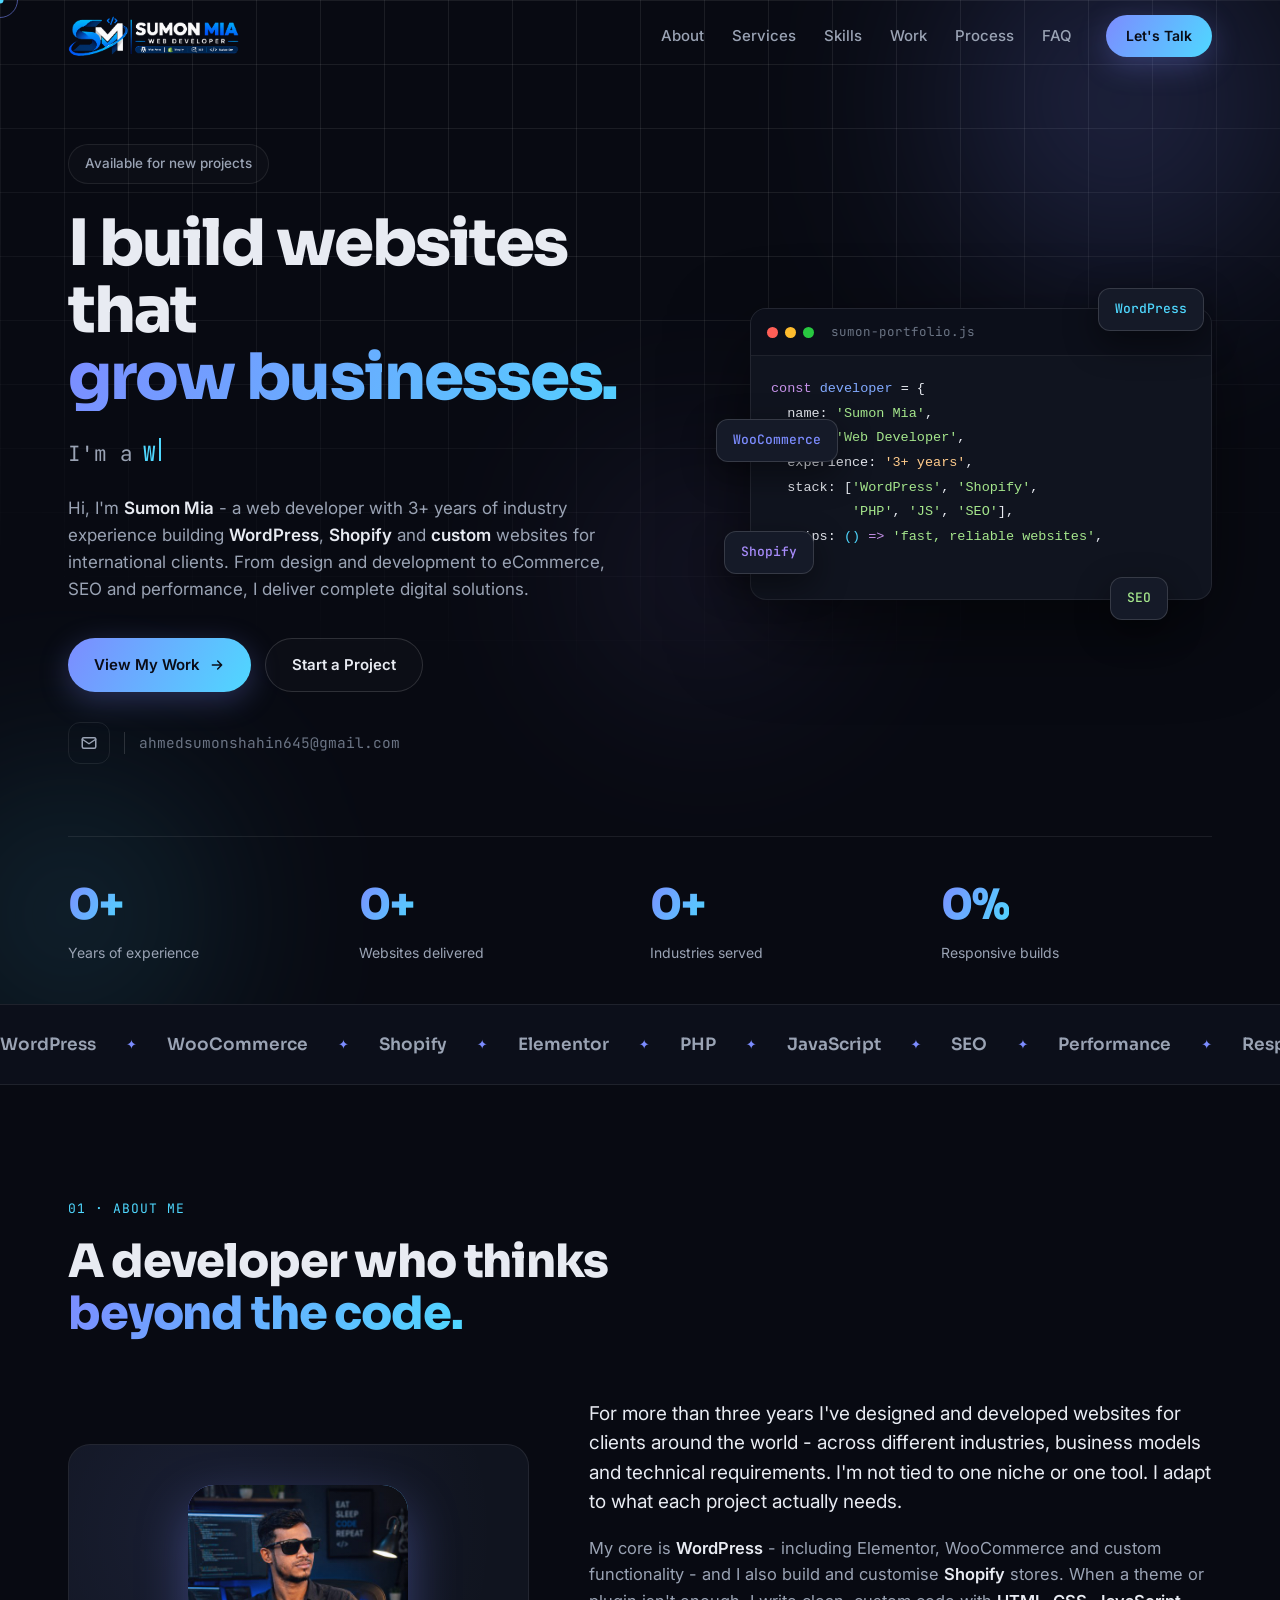
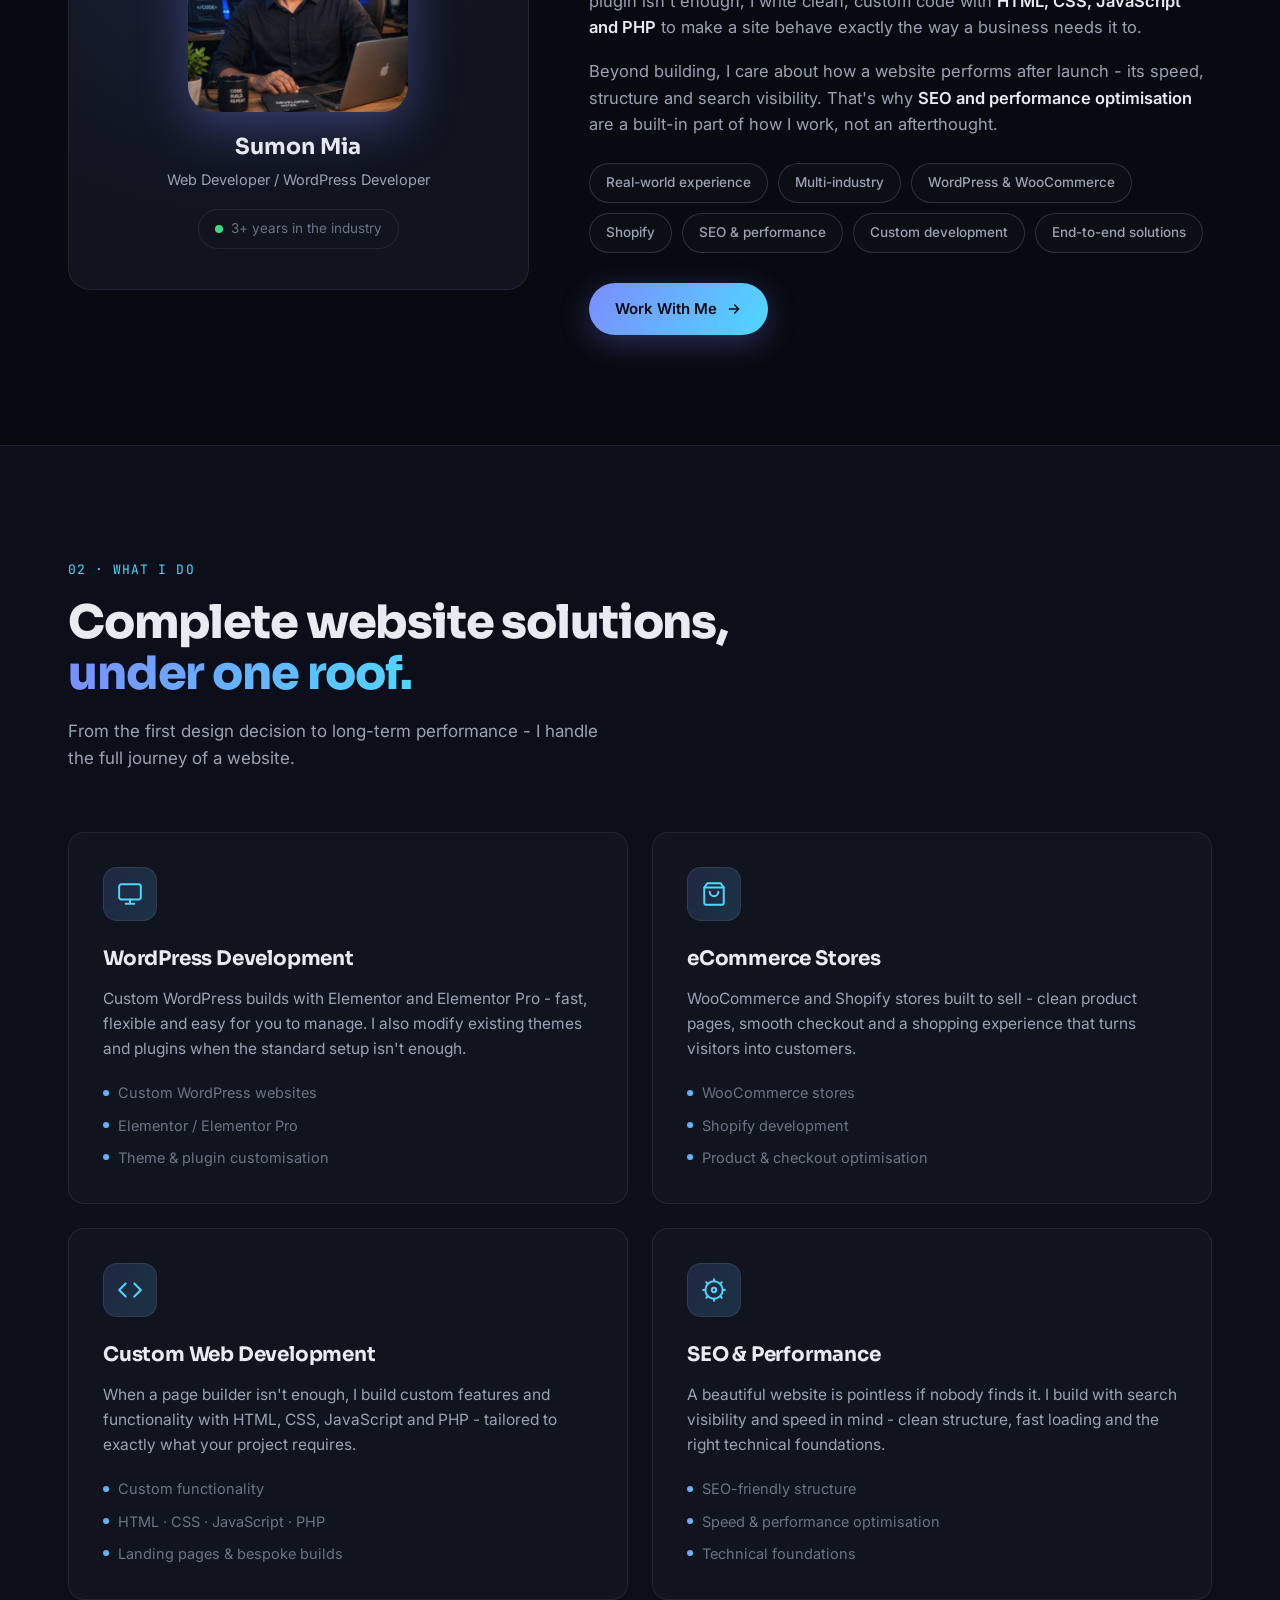
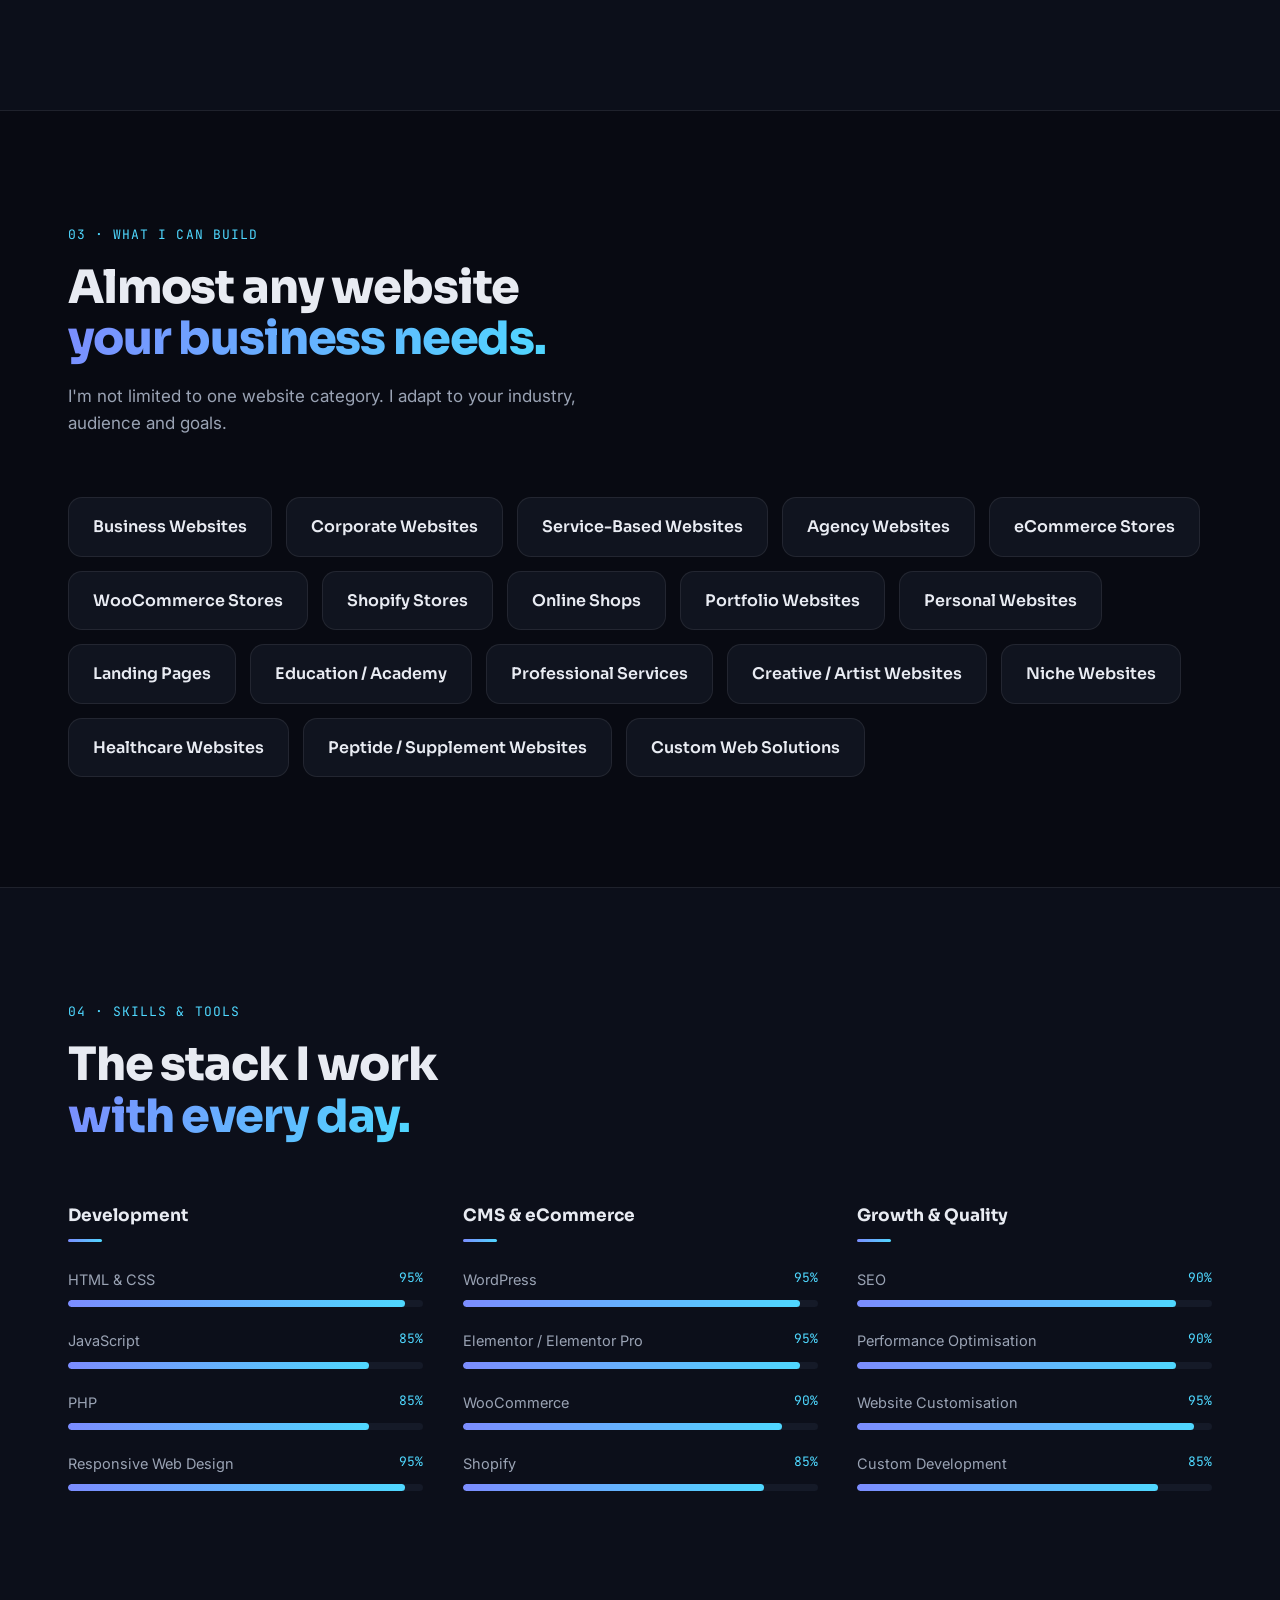
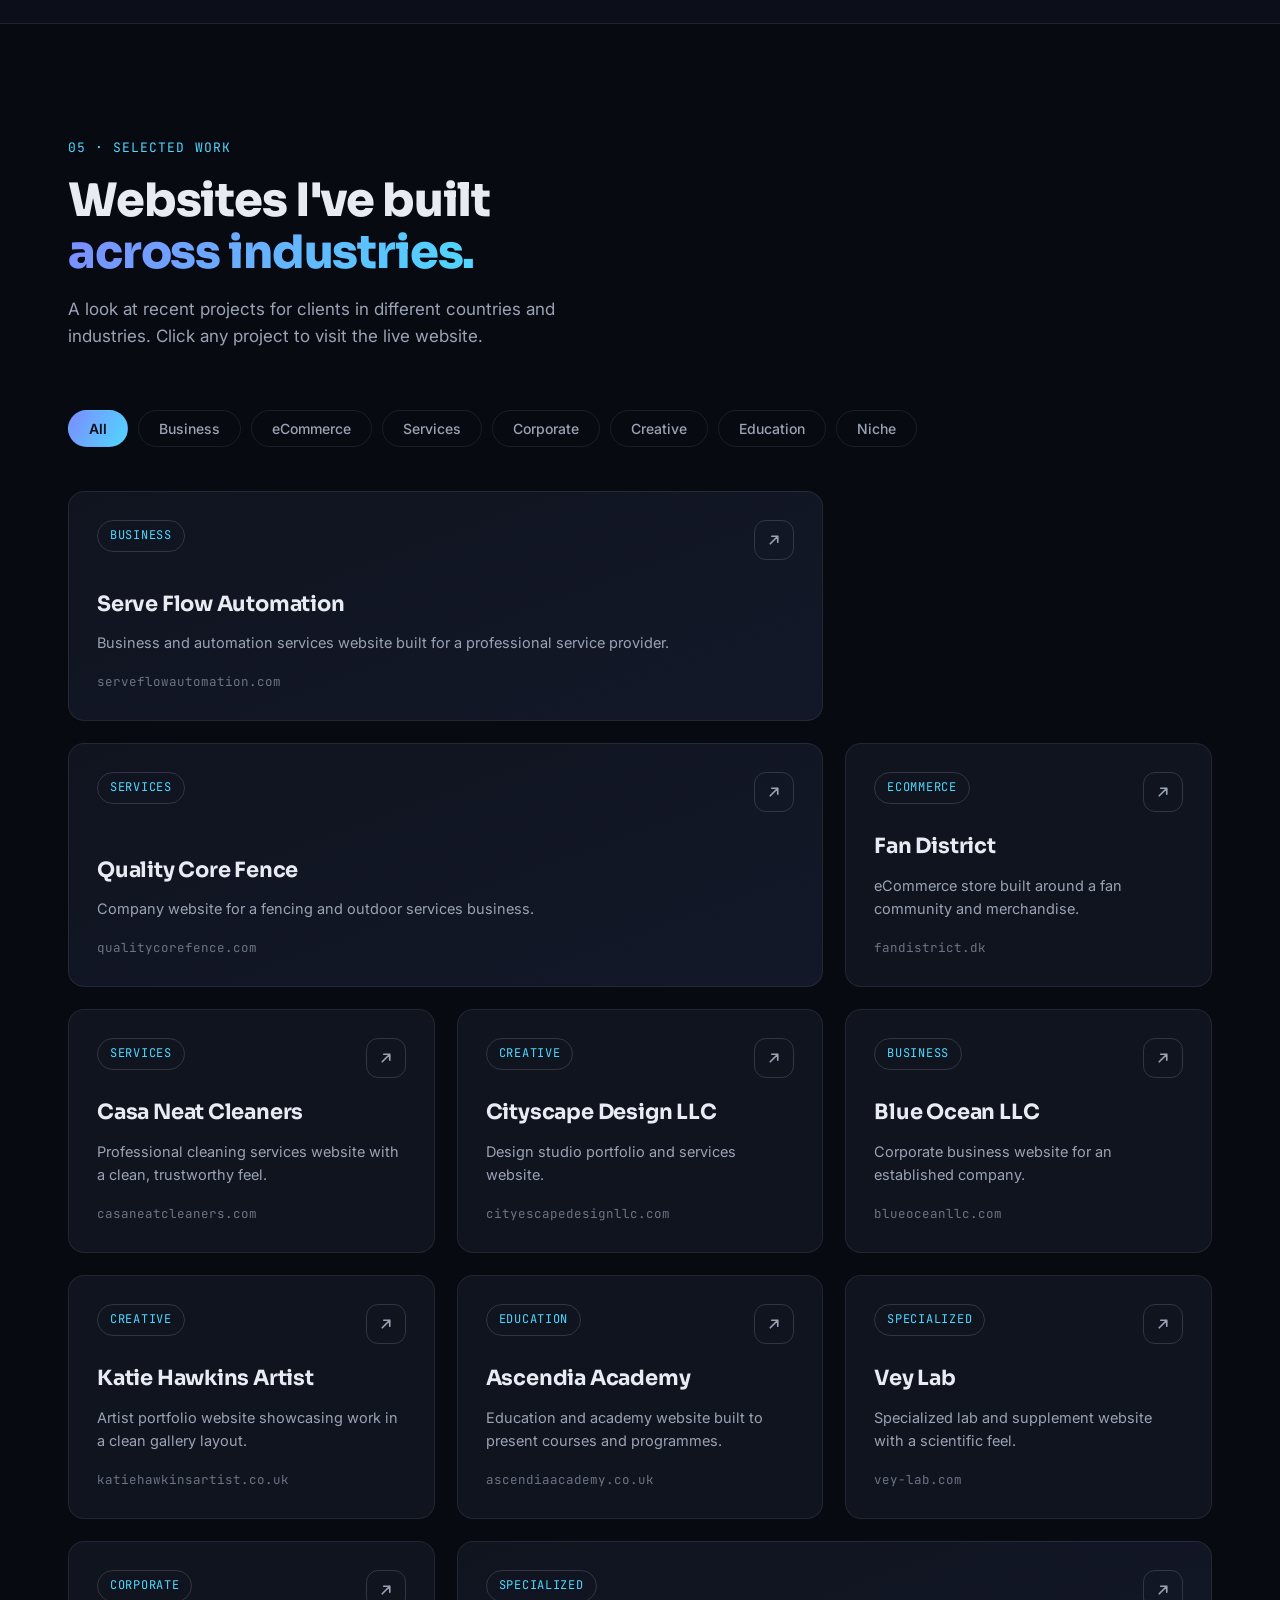
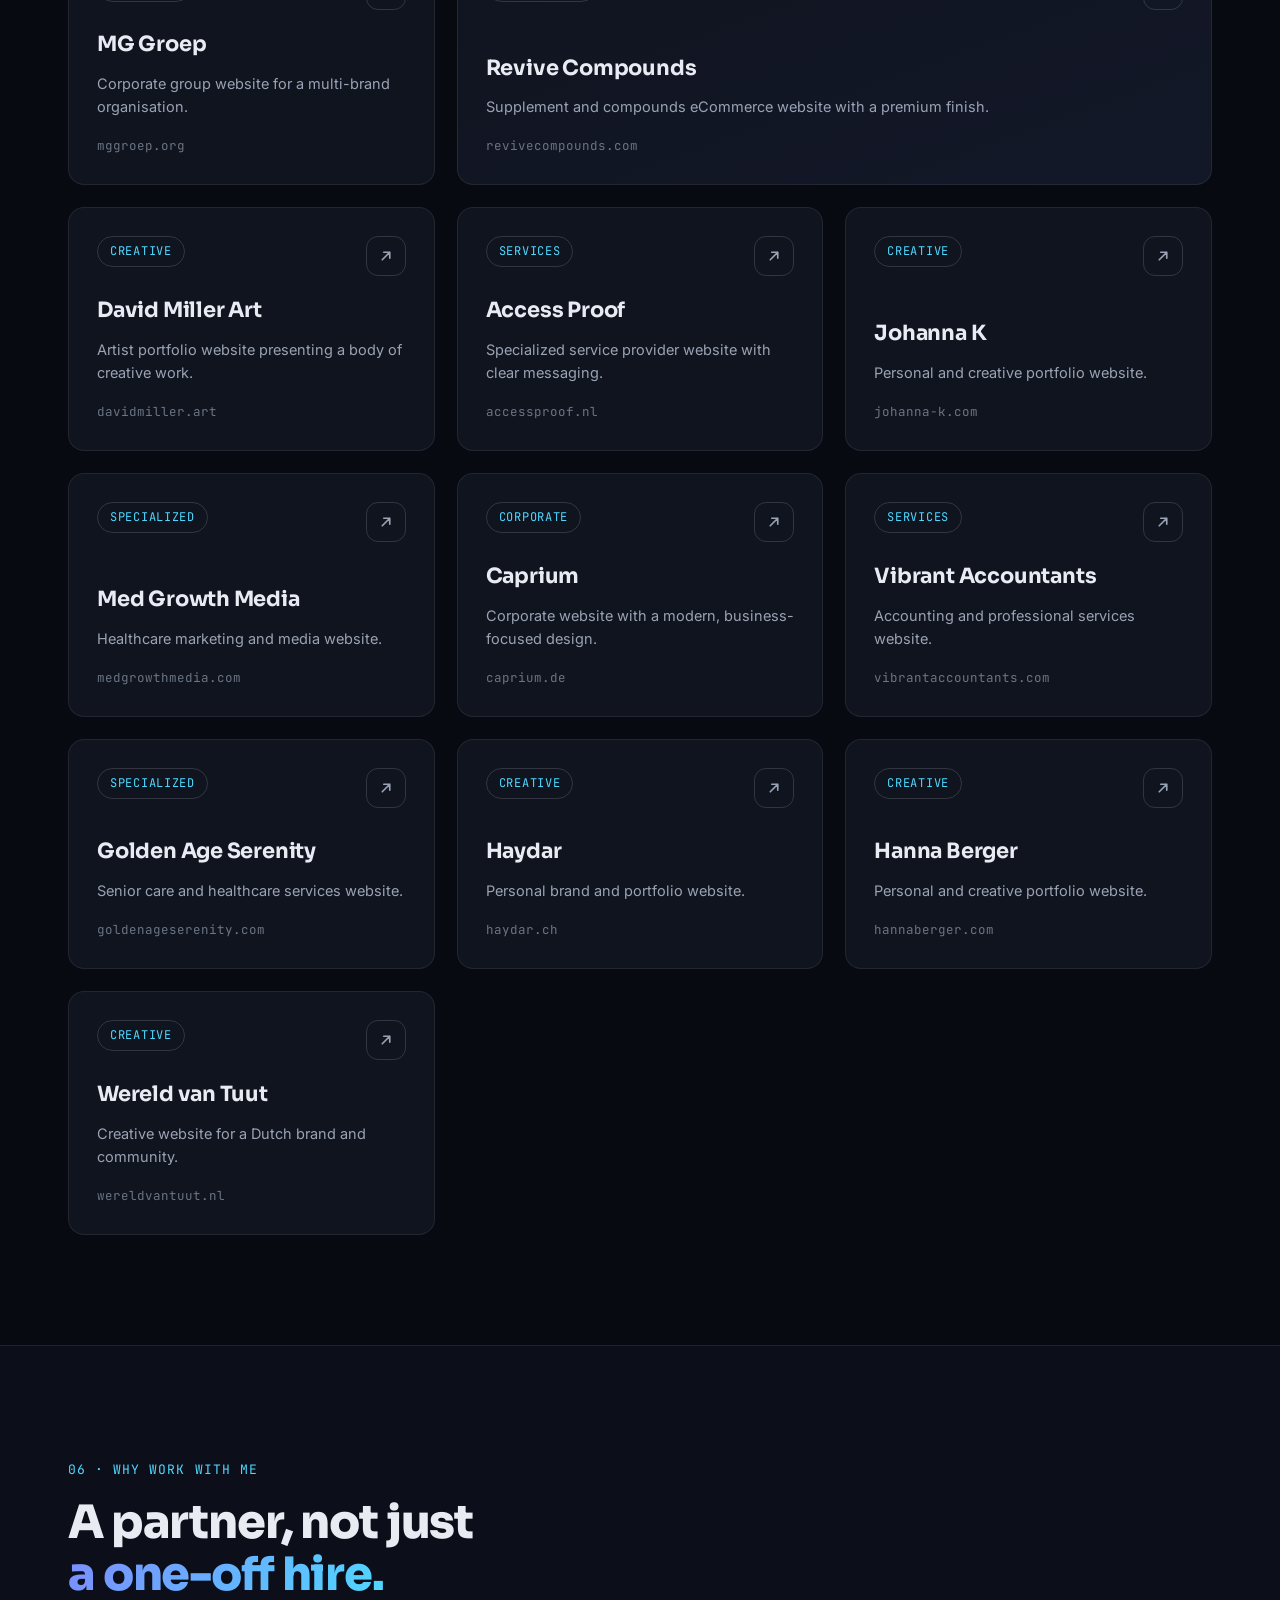
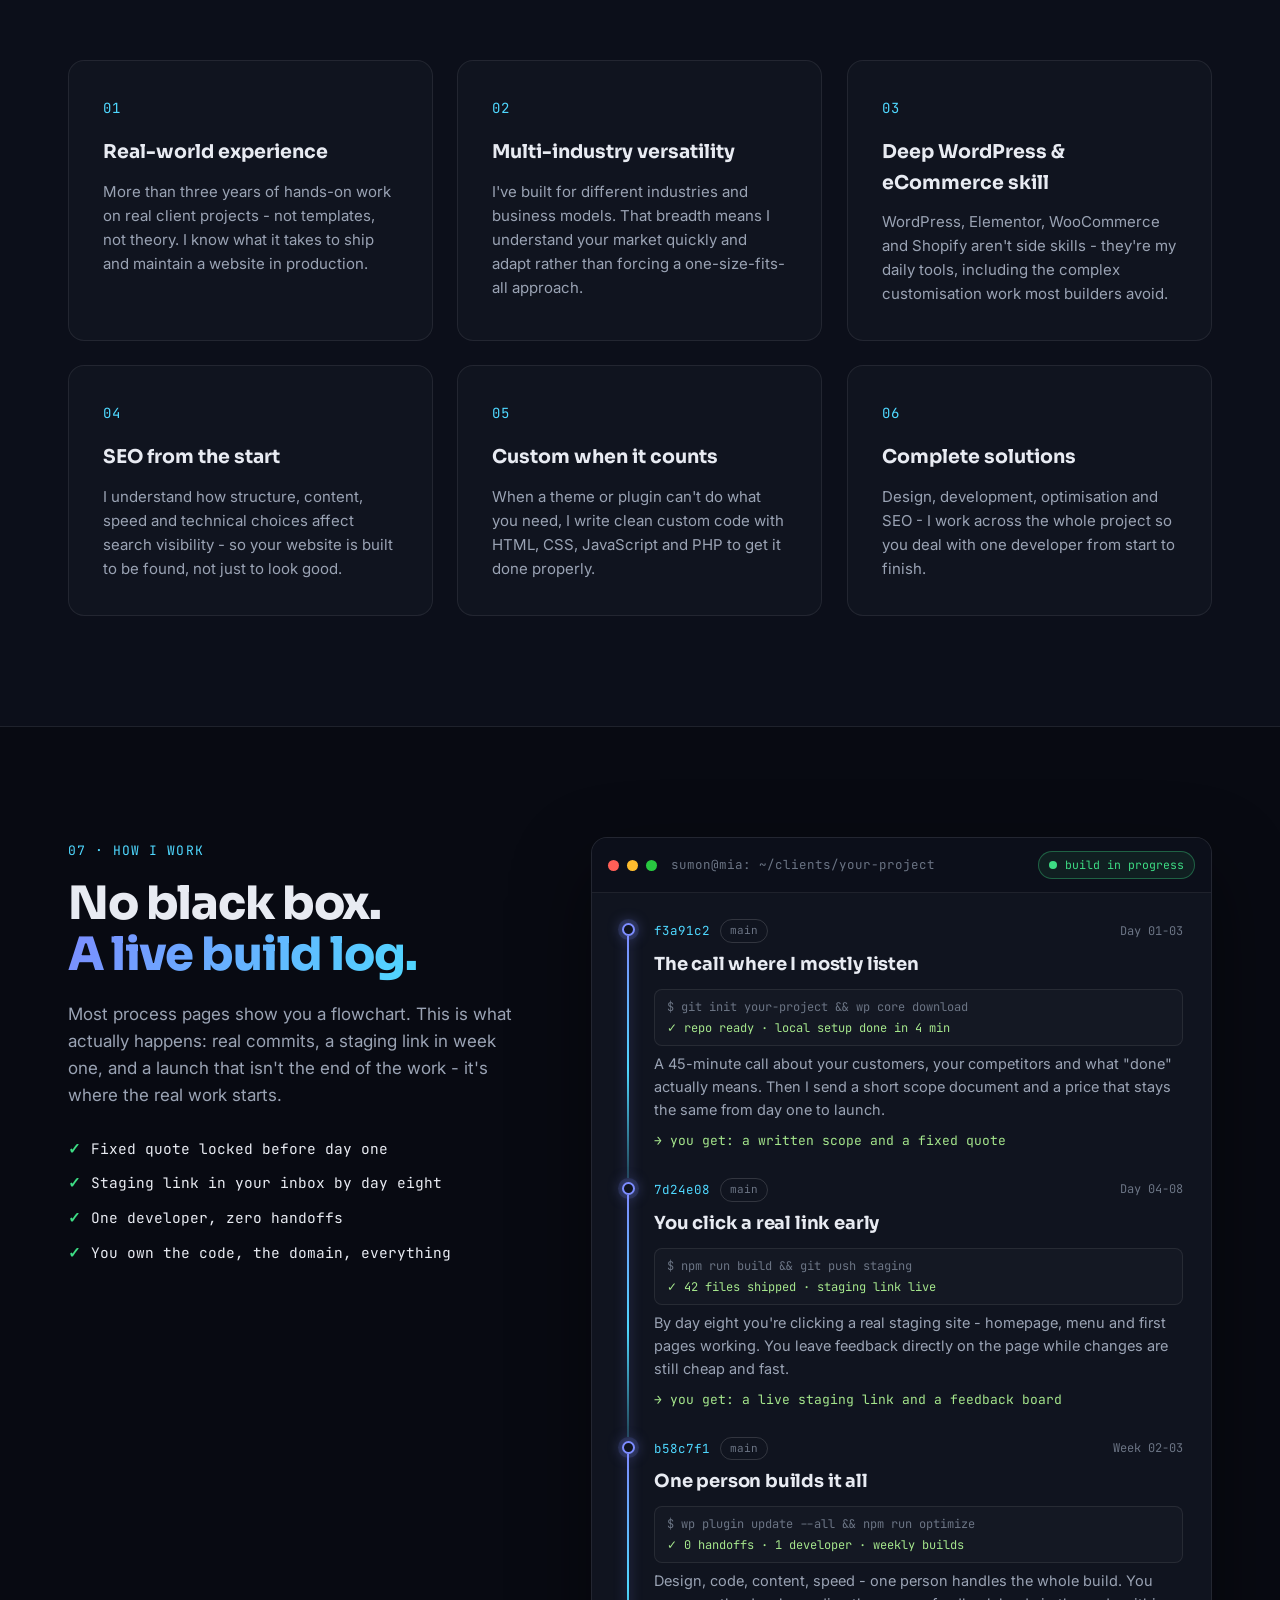
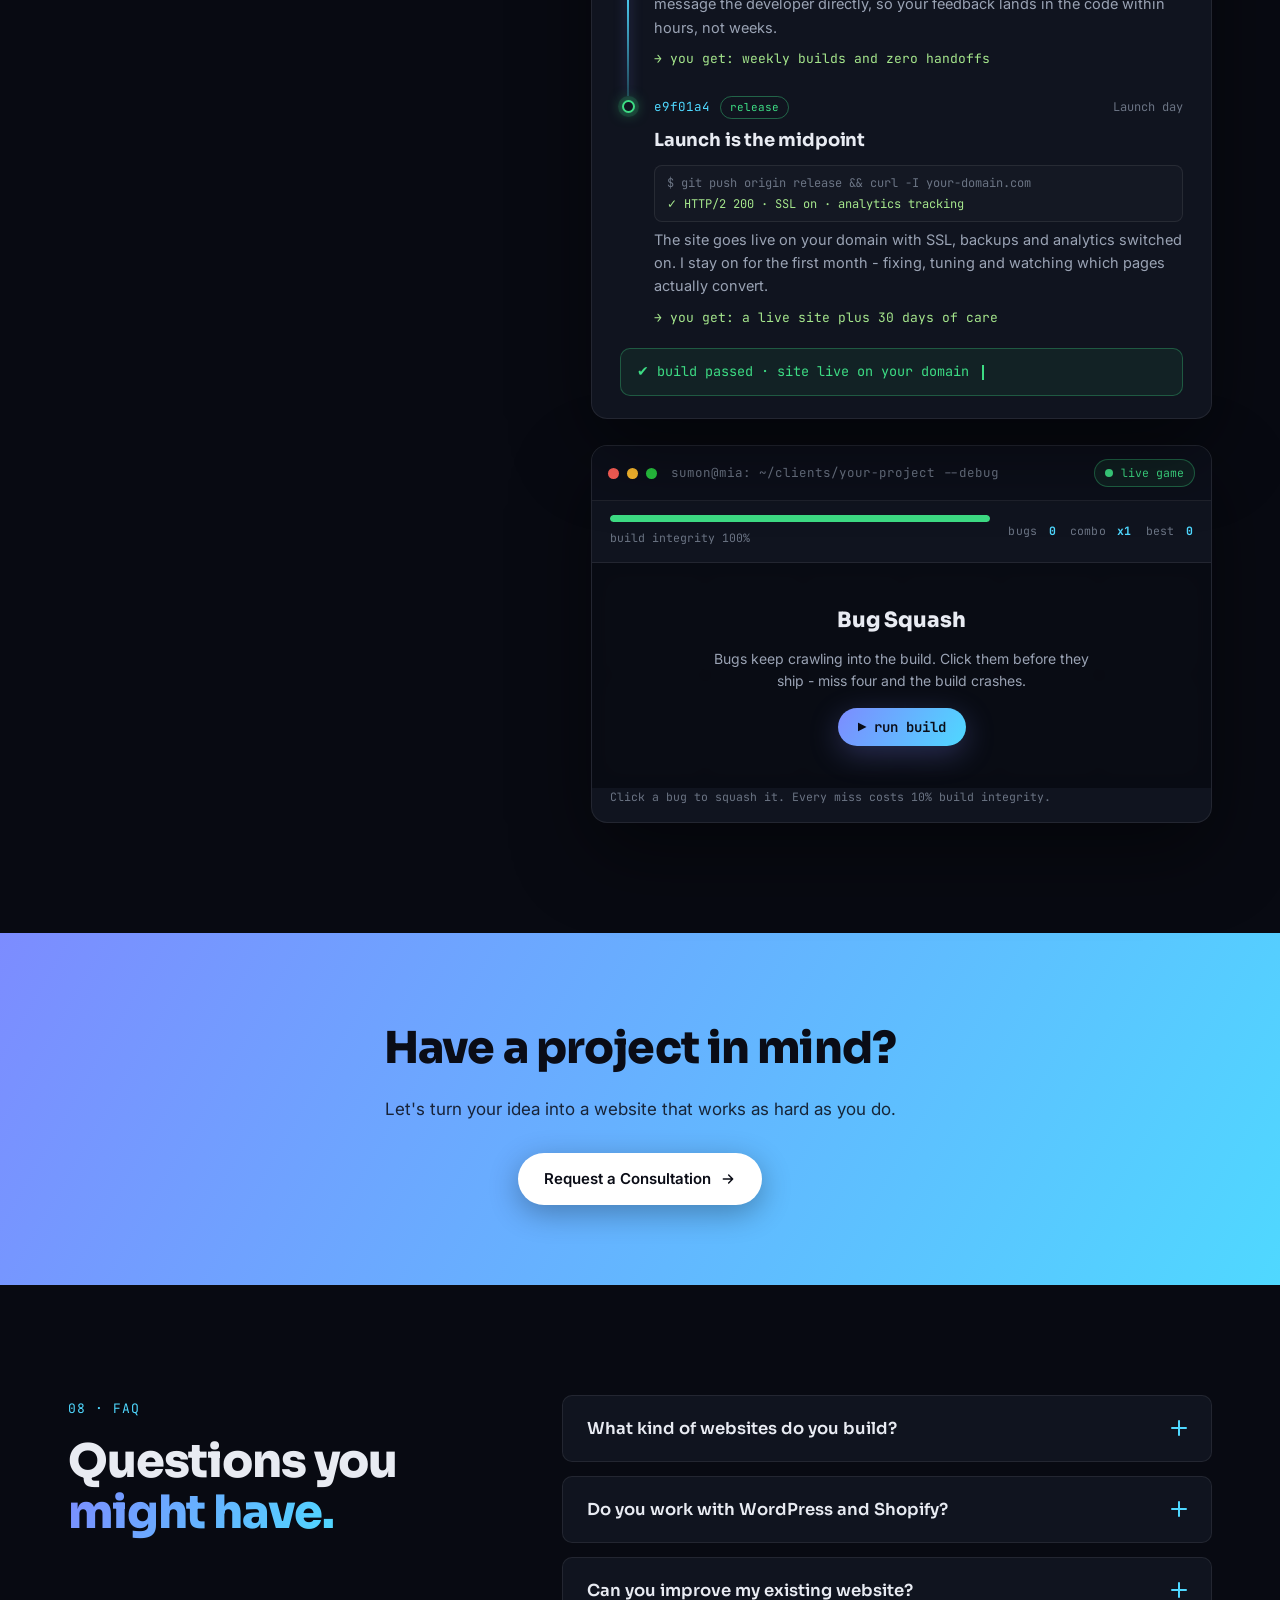
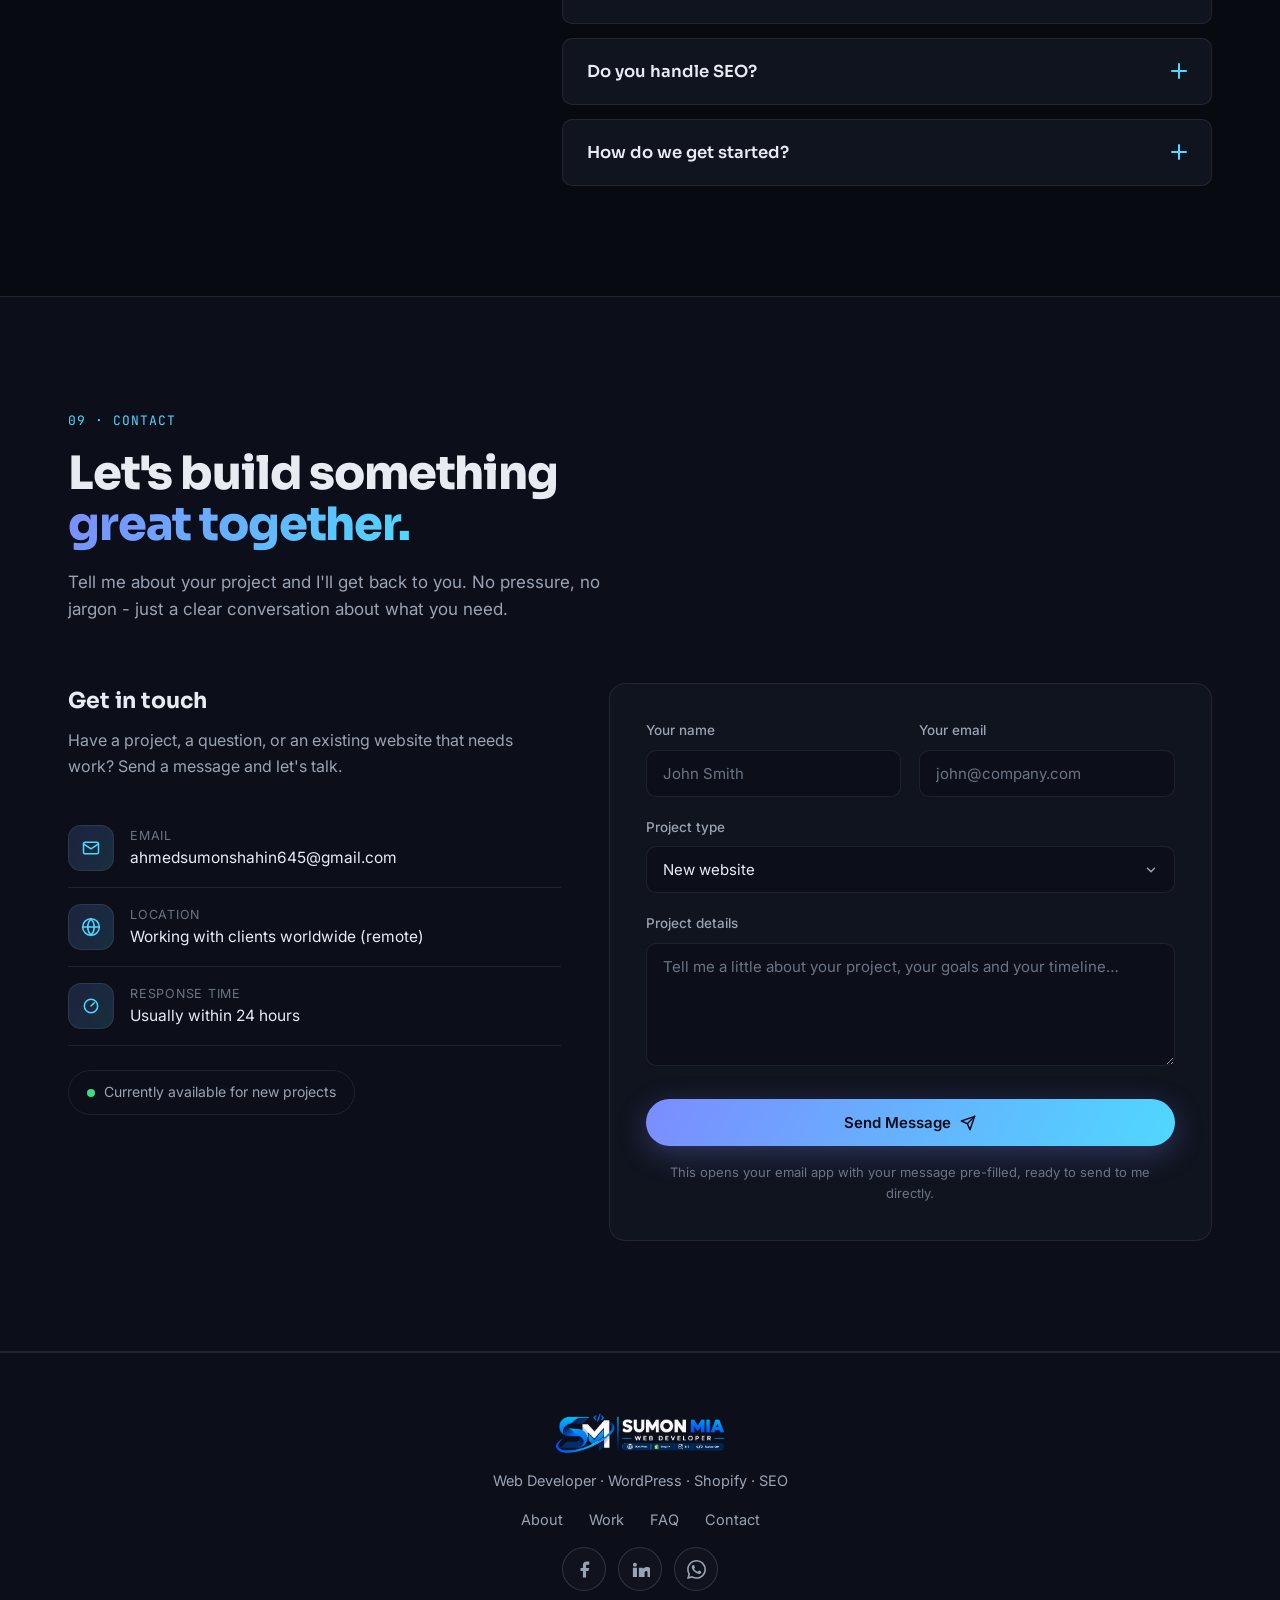
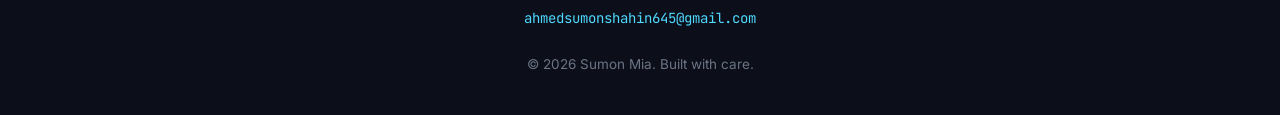
==== commit ee041d3f: "feat: rebrand portfolio as Sumon Mia Co-authored-by: arena-agent <297053741+arena-agent@users.norepl" ====
--- a/index.html
+++ b/index.html
@@ -3,14 +3,14 @@
 <head>
   <meta charset="UTF-8" />
   <meta name="viewport" content="width=device-width, initial-scale=1.0" />
-  <title>Ahmed Sumon - Web Developer · WordPress, Shopify &amp; SEO Specialist</title>
-  <meta name="description" content="Ahmed Sumon is a web developer with 3+ years of industry experience building WordPress, Shopify and custom websites - including eCommerce, SEO and performance optimisation - for international clients across many industries." />
-  <meta name="author" content="Ahmed Sumon" />
+  <title>Sumon Mia - Web Developer · WordPress, Shopify &amp; SEO Specialist</title>
+  <meta name="description" content="Sumon Mia is a web developer with 3+ years of industry experience building WordPress, Shopify and custom websites - including eCommerce, SEO and performance optimisation - for international clients across many industries." />
+  <meta name="author" content="Sumon Mia" />
   <meta name="theme-color" content="#080a12" />
 
   <!-- Open Graph -->
   <meta property="og:type" content="website" />
-  <meta property="og:title" content="Ahmed Sumon - Web Developer · WordPress, Shopify & SEO" />
+  <meta property="og:title" content="Sumon Mia - Web Developer · WordPress, Shopify & SEO" />
   <meta property="og:description" content="Complete digital solutions for businesses: web development, eCommerce, SEO and performance - from an experienced developer with 3+ years of industry experience." />
   <meta property="og:url" content="https://shahinahmedsumon.github.io/Sumon-Mia-Portfolio-/" />
 
@@ -28,7 +28,7 @@
   {
     "@context": "https://schema.org",
     "@type": "Person",
-    "name": "Ahmed Sumon",
+    "name": "Sumon Mia",
     "jobTitle": "Web Developer / WordPress Developer",
     "email": "mailto:ahmedsumonshahin645@gmail.com",
     "description": "Web developer with 3+ years of industry experience building WordPress, Shopify and custom websites, including eCommerce, SEO and performance optimisation.",
@@ -48,8 +48,8 @@
   <!-- ===================== NAV ===================== -->
   <header class="nav" id="nav">
     <div class="container nav-inner">
-      <a href="#home" class="logo" aria-label="Ahmed Sumon - home">
-        <img class="logo-img" src="assets/img/logo.svg" alt="Ahmed Sumon" />
+      <a href="#home" class="logo" aria-label="Sumon Mia - home">
+        <img class="logo-img" src="assets/img/logo.svg" alt="Sumon Mia" />
       </a>
 
       <nav class="nav-links" id="navLinks" aria-label="Primary">
@@ -105,7 +105,7 @@
           </div>
 
           <p class="hero-sub">
-            Hi, I'm <strong>Ahmed Sumon</strong> - a web developer with 3+ years of
+            Hi, I'm <strong>Sumon Mia</strong> - a web developer with 3+ years of
             industry experience building <strong>WordPress</strong>, <strong>Shopify</strong> and
             <strong>custom</strong> websites for international clients. From design and
             development to eCommerce, SEO and performance, I deliver complete digital
@@ -135,7 +135,7 @@
               <span class="code-file">sumon-portfolio.js</span>
             </div>
             <pre class="code-body"><code><span class="c-kw">const</span> <span class="c-var">developer</span> = {
-  name: <span class="c-str">'Ahmed Sumon'</span>,
+  name: <span class="c-str">'Sumon Mia'</span>,
   role: <span class="c-str">'Web Developer'</span>,
   experience: <span class="c-num">'3+ years'</span>,
   stack: [<span class="c-str">'WordPress'</span>, <span class="c-str">'Shopify'</span>,
@@ -200,9 +200,9 @@
         <div class="about-grid">
           <div class="about-visual reveal-left">
             <div class="about-card">
-              <div class="about-monogram">AS</div>
+              <div class="about-monogram">SM</div>
               <div class="about-meta">
-                <span class="about-name">Ahmed Sumon</span>
+                <span class="about-name">Sumon Mia</span>
                 <span class="about-role">Web Developer / WordPress Developer</span>
                 <span class="about-exp"><span class="pulse"></span> 3+ years in the industry</span>
               </div>
@@ -470,7 +470,7 @@
           <div class="buildlog-terminal reveal-right" aria-label="Project build log">
             <div class="buildlog-head">
               <span class="dot dot-r"></span><span class="dot dot-y"></span><span class="dot dot-g"></span>
-              <span class="buildlog-path">ahmed@sumon: ~/clients/your-project</span>
+              <span class="buildlog-path">sumon@mia: ~/clients/your-project</span>
               <span class="buildlog-badge"><span class="pulse"></span> build in progress</span>
             </div>
 
@@ -554,7 +554,7 @@
           <div class="buildlog-game" id="bugSquash">
             <div class="buildlog-head">
               <span class="dot dot-r"></span><span class="dot dot-y"></span><span class="dot dot-g"></span>
-              <span class="buildlog-path">ahmed@sumon: ~/clients/your-project --debug</span>
+              <span class="buildlog-path">sumon@mia: ~/clients/your-project --debug</span>
               <span class="buildlog-badge"><span class="pulse"></span> live game</span>
             </div>
 
@@ -735,8 +735,8 @@
   <!-- ===================== FOOTER ===================== -->
   <footer class="footer">
     <div class="container footer-inner">
-      <a href="#home" class="logo" aria-label="Ahmed Sumon - home">
-        <img class="logo-img" src="assets/img/logo.svg" alt="Ahmed Sumon" />
+      <a href="#home" class="logo" aria-label="Sumon Mia - home">
+        <img class="logo-img" src="assets/img/logo.svg" alt="Sumon Mia" />
       </a>
       <p class="footer-tag">Web Developer · WordPress · Shopify · SEO</p>
       <div class="footer-links">
@@ -757,7 +757,7 @@
         </a>
       </div>
       <a href="mailto:ahmedsumonshahin645@gmail.com" class="footer-email">ahmedsumonshahin645@gmail.com</a>
-      <p class="footer-copy">© <span id="year"></span> Ahmed Sumon. Built with care.</p>
+      <p class="footer-copy">© <span id="year"></span> Sumon Mia. Built with care.</p>
     </div>
   </footer>
 
--- a/assets/css/styles.css
+++ b/assets/css/styles.css
@@ -1,5 +1,5 @@
 /* ============================================================
-   Ahmed Sumon - Portfolio
+   Sumon Mia - Portfolio
    Premium dark theme · Sora / Inter / JetBrains Mono
    ============================================================ */
 
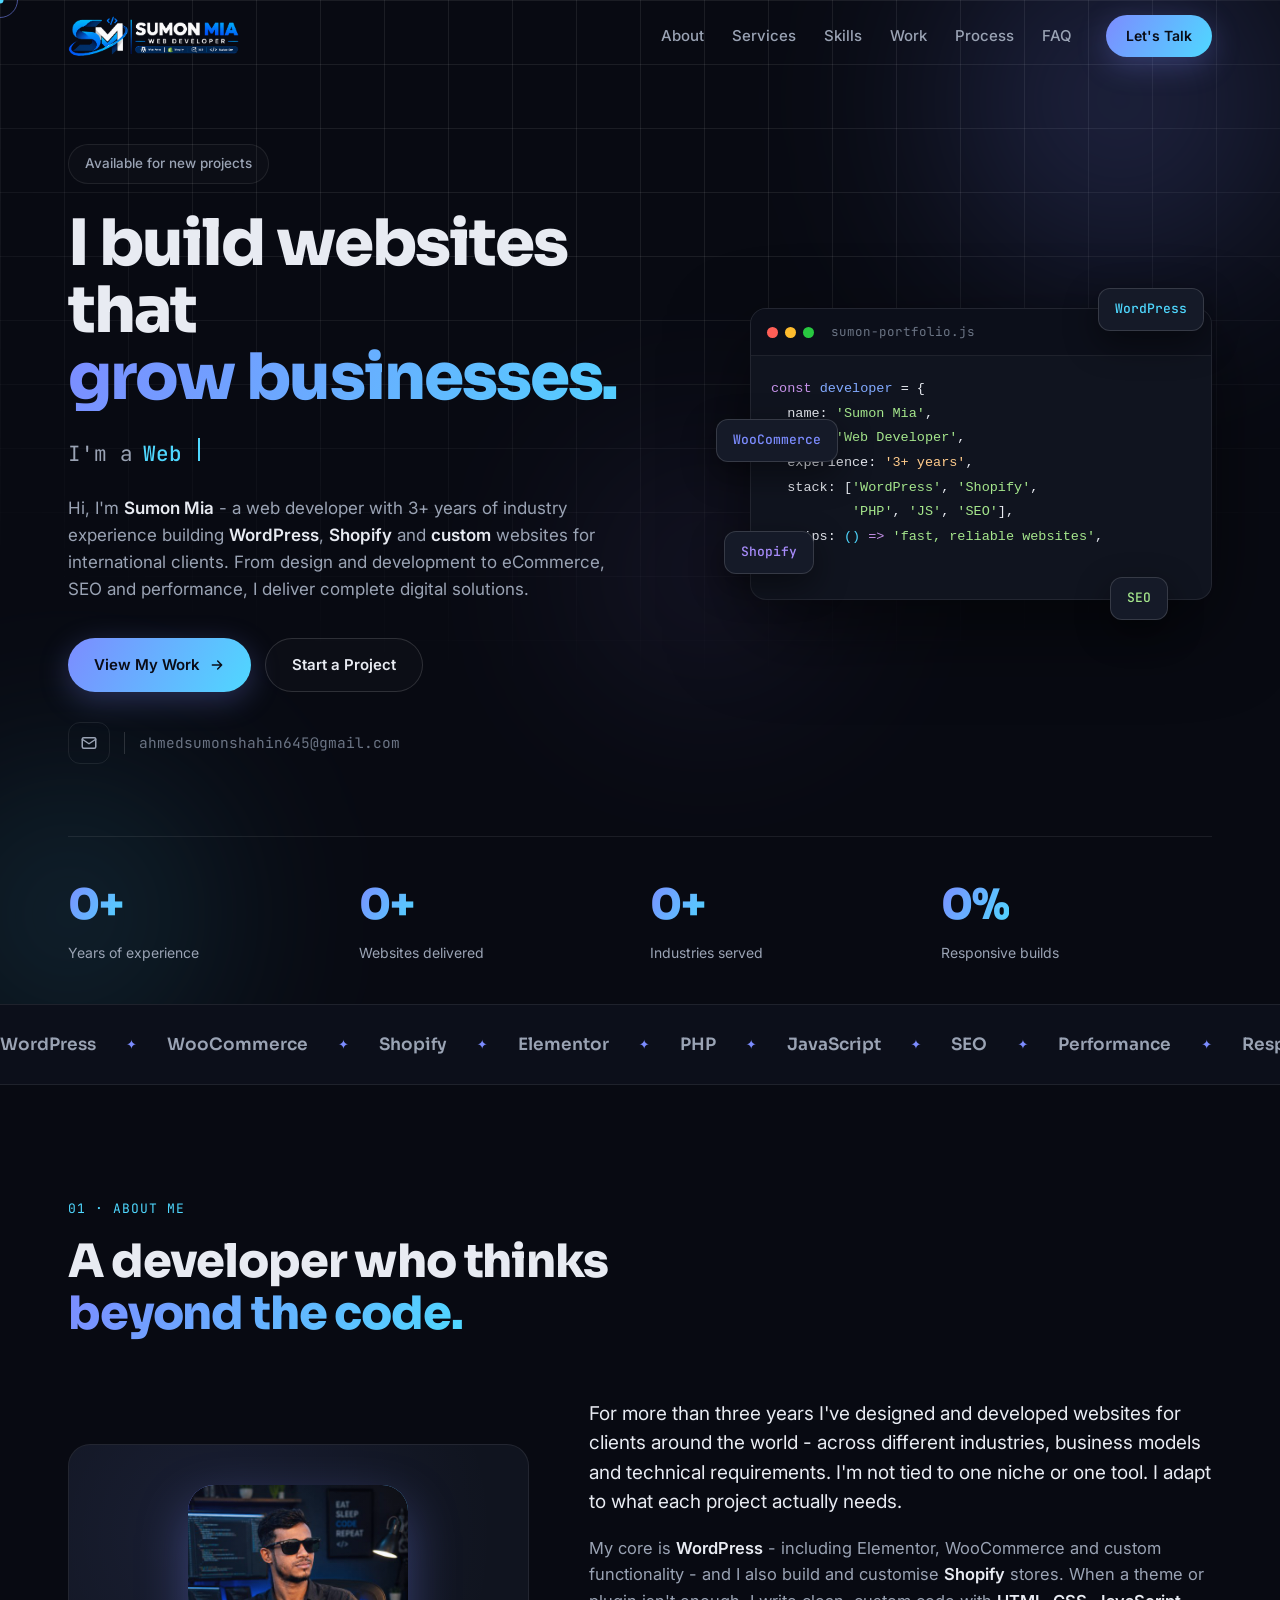
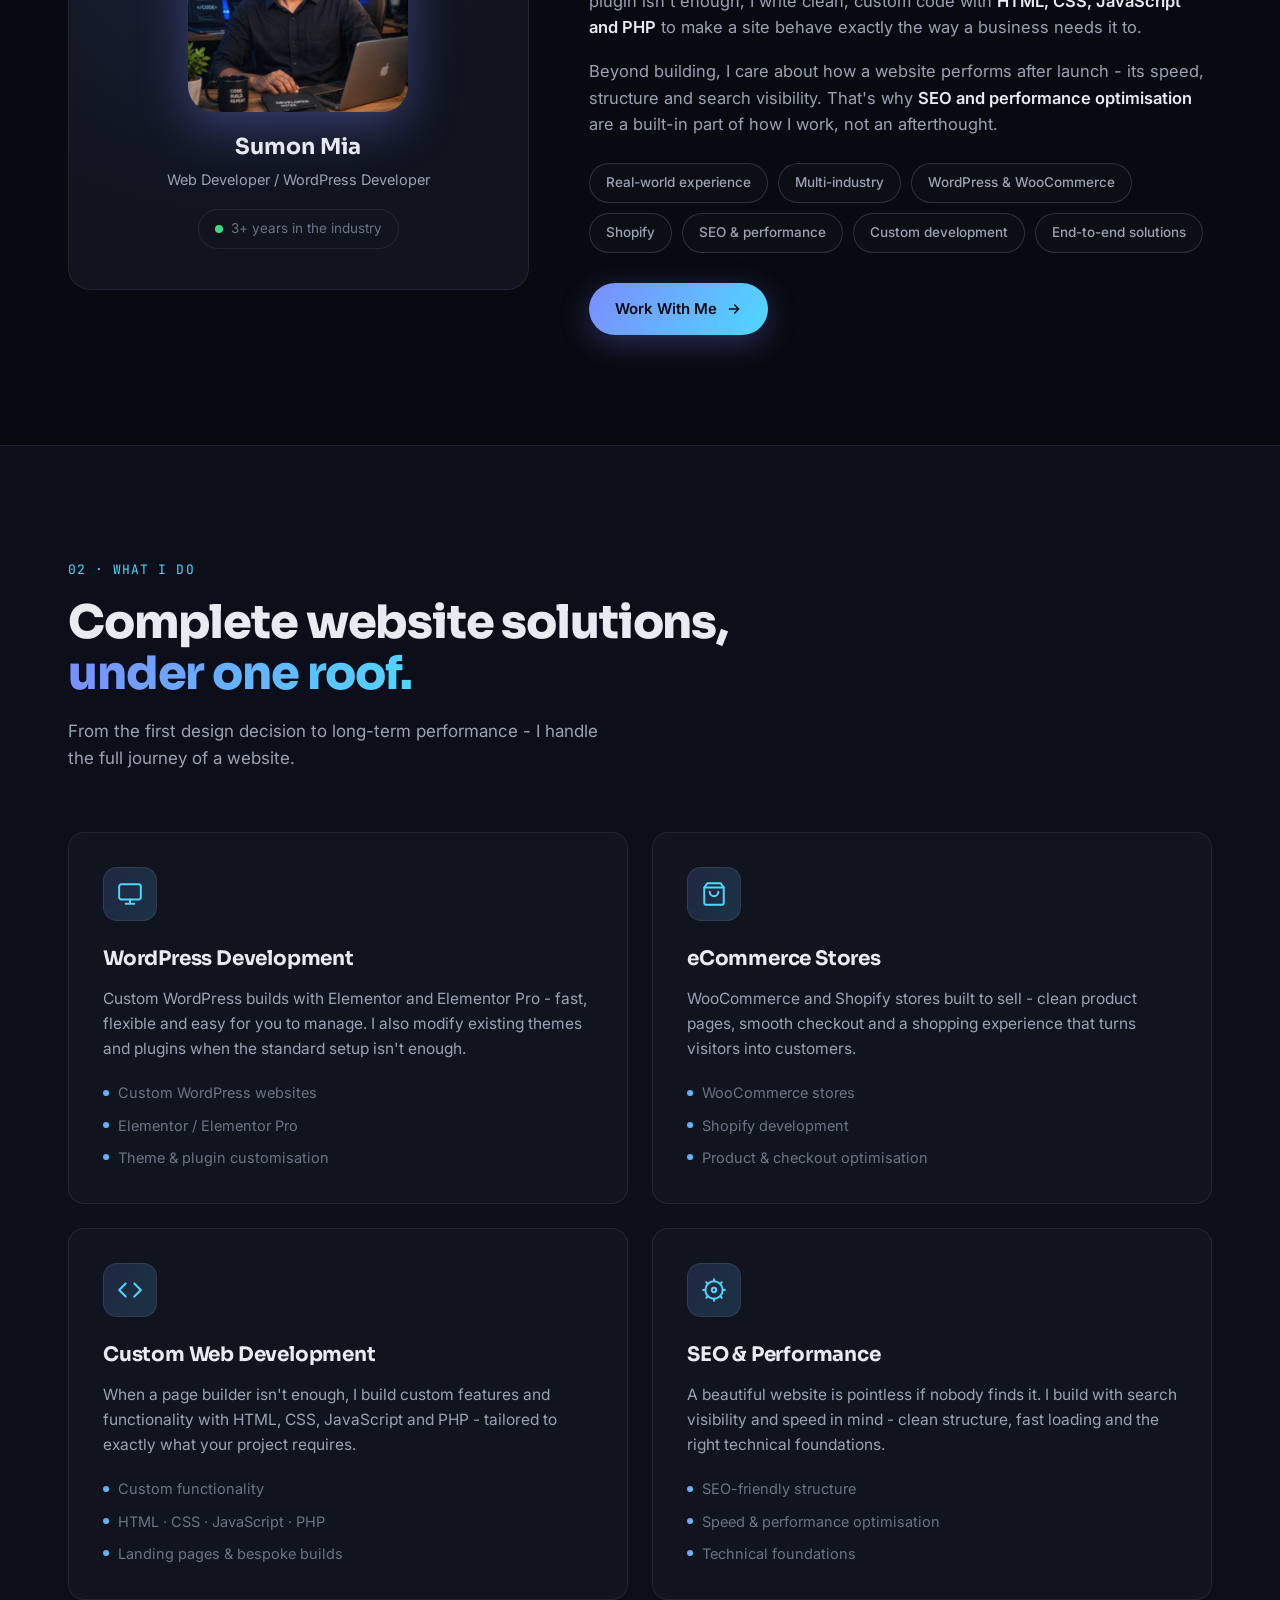
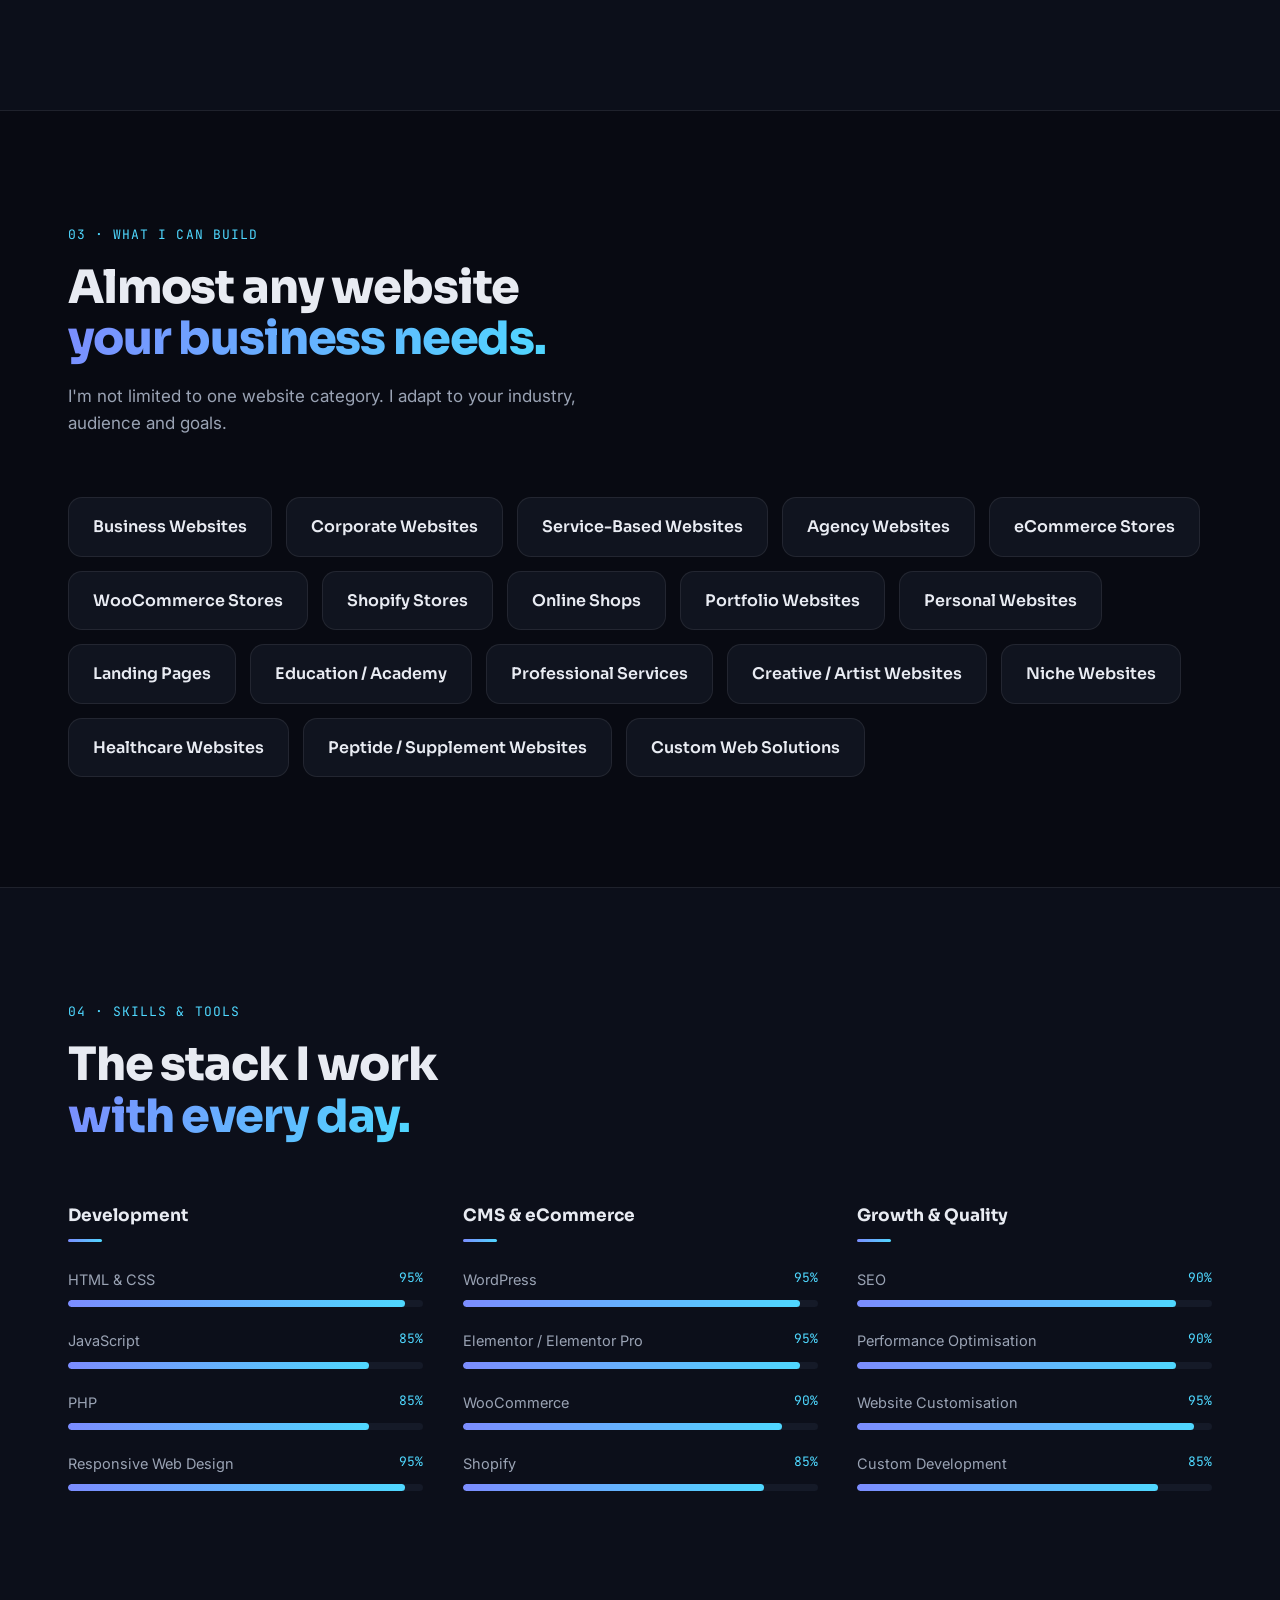
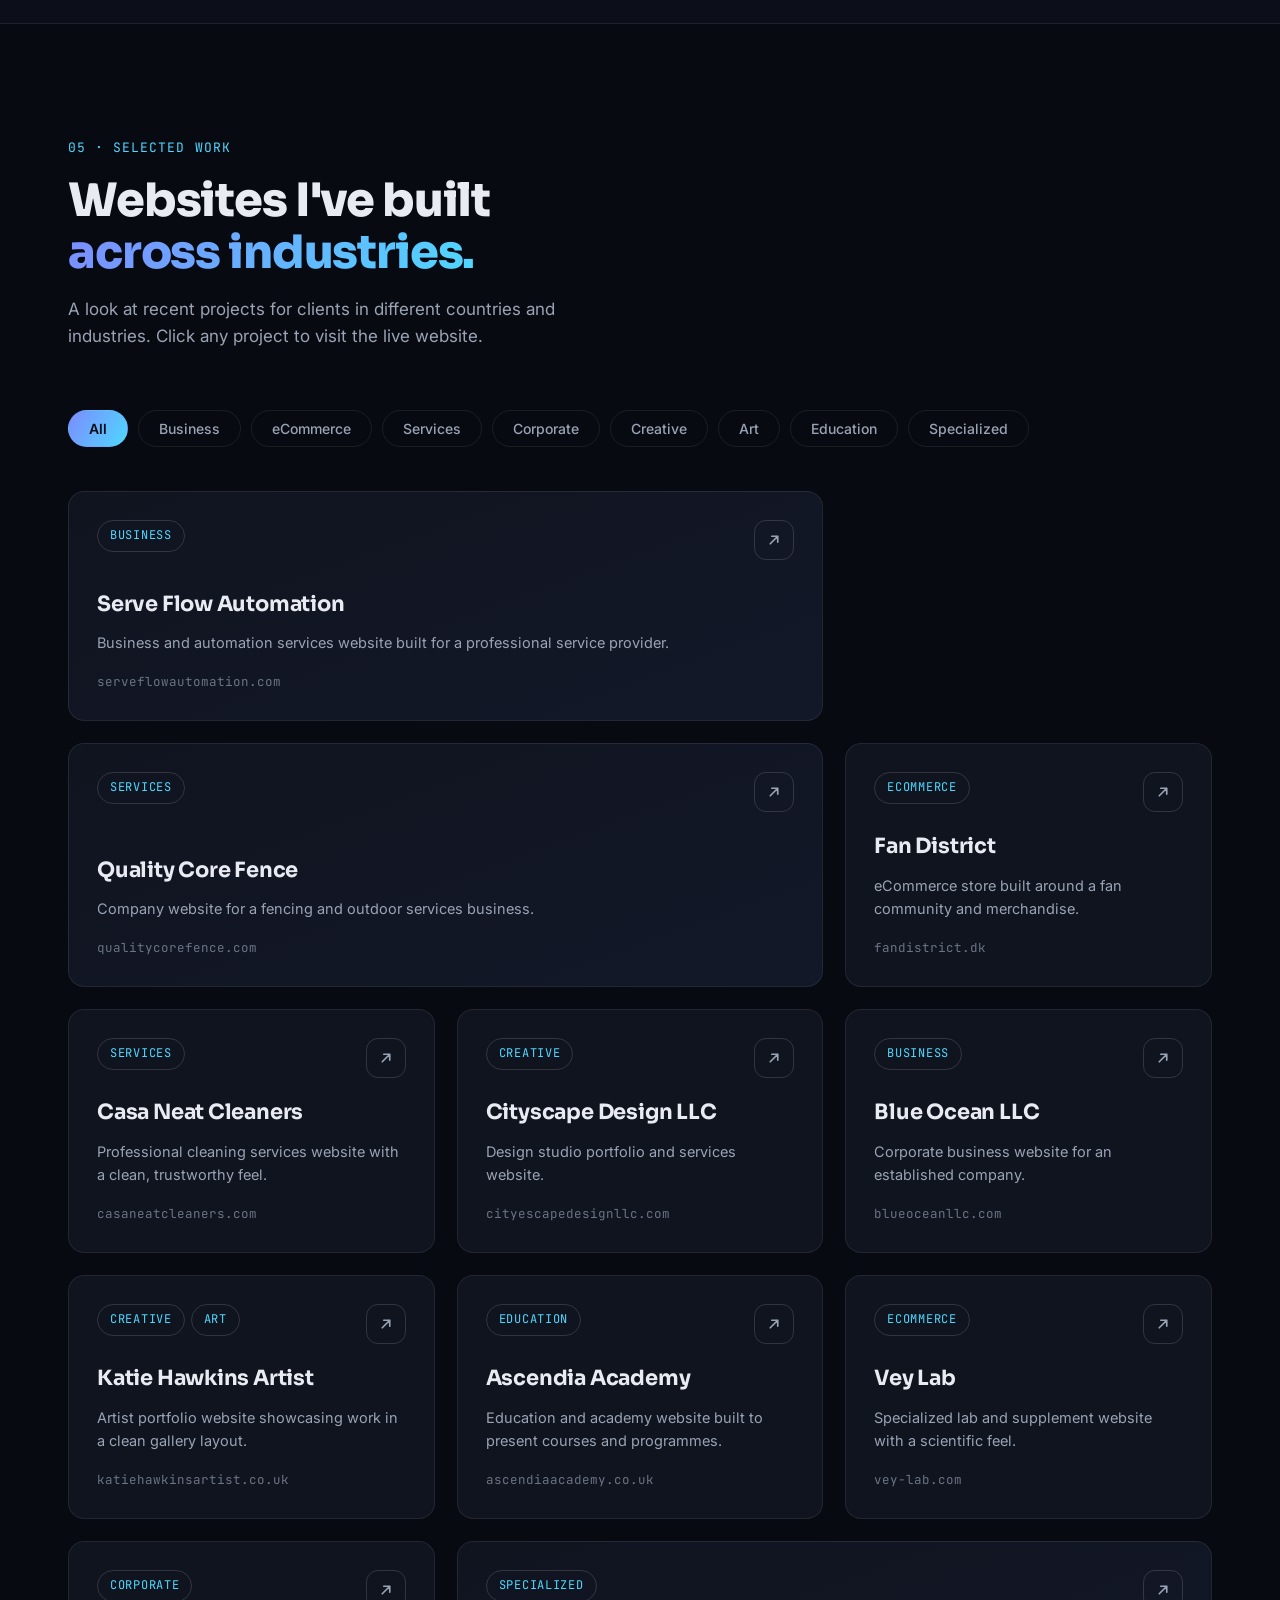
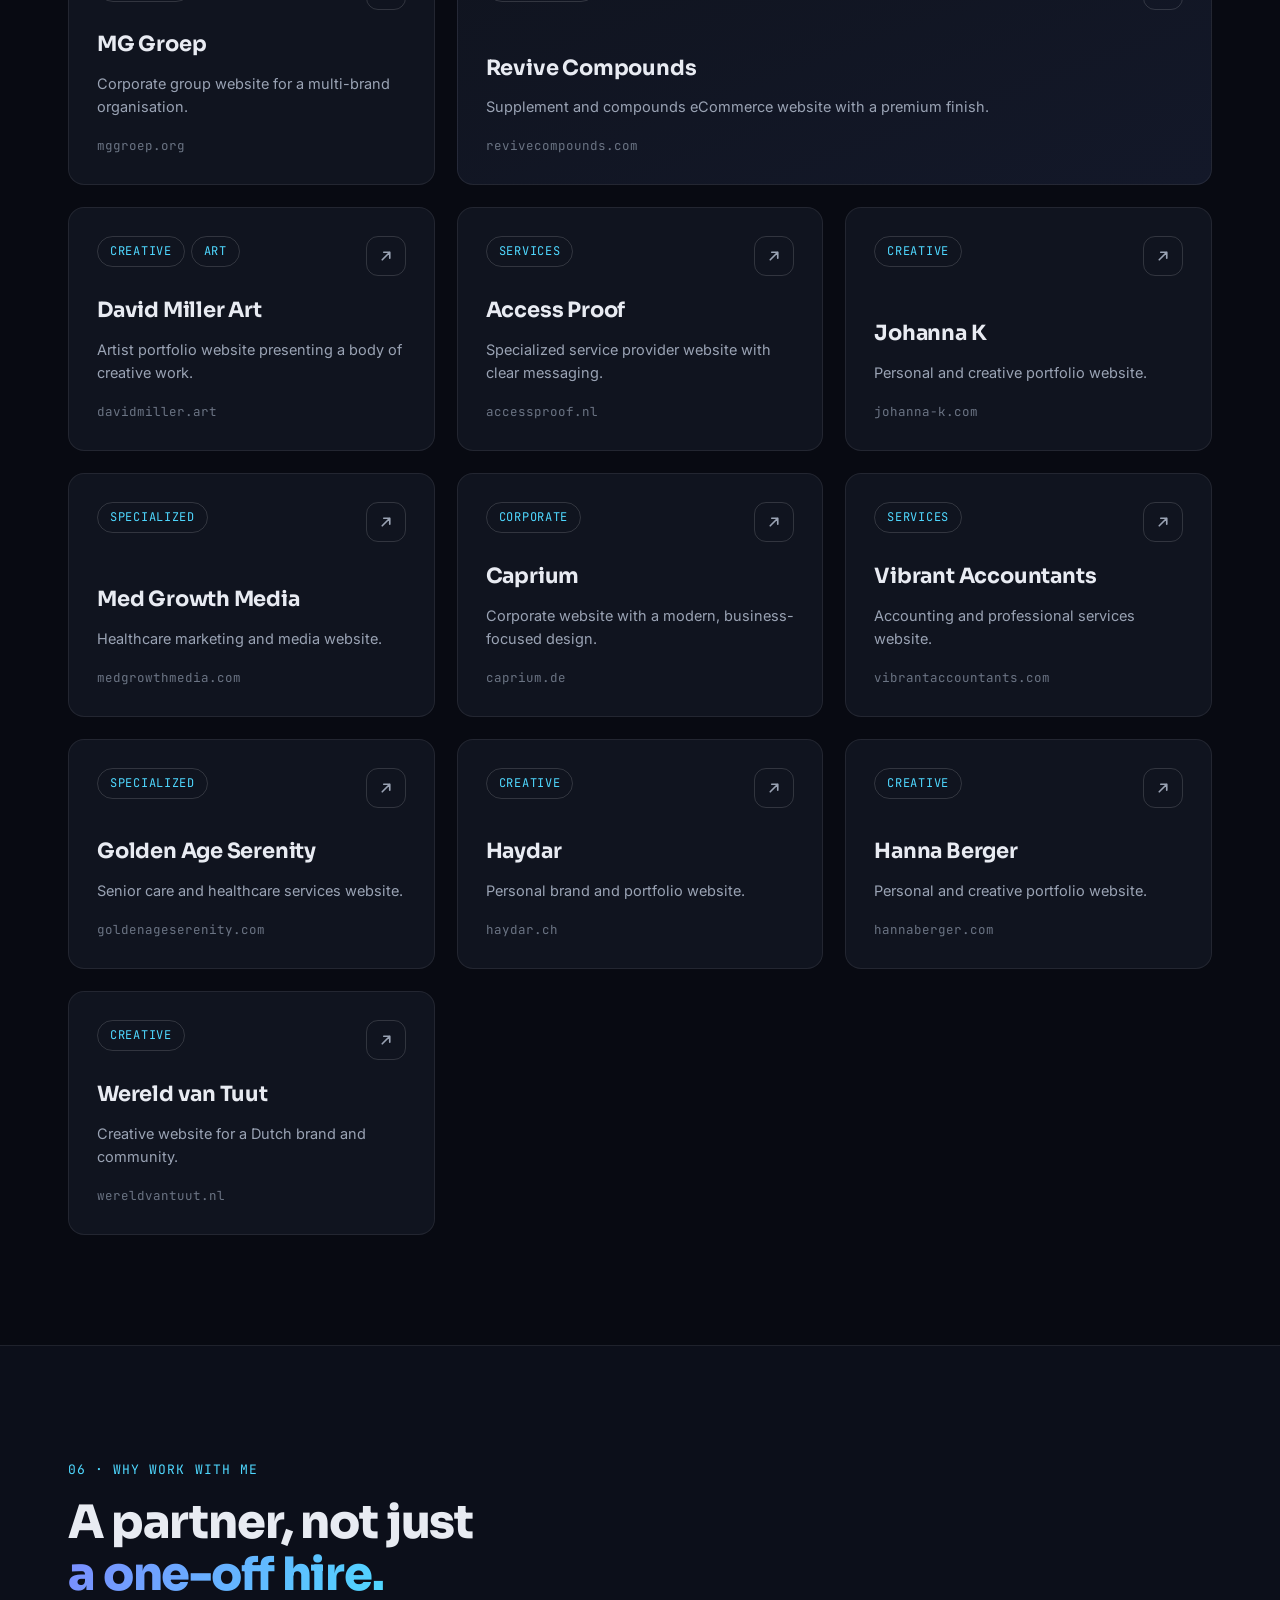
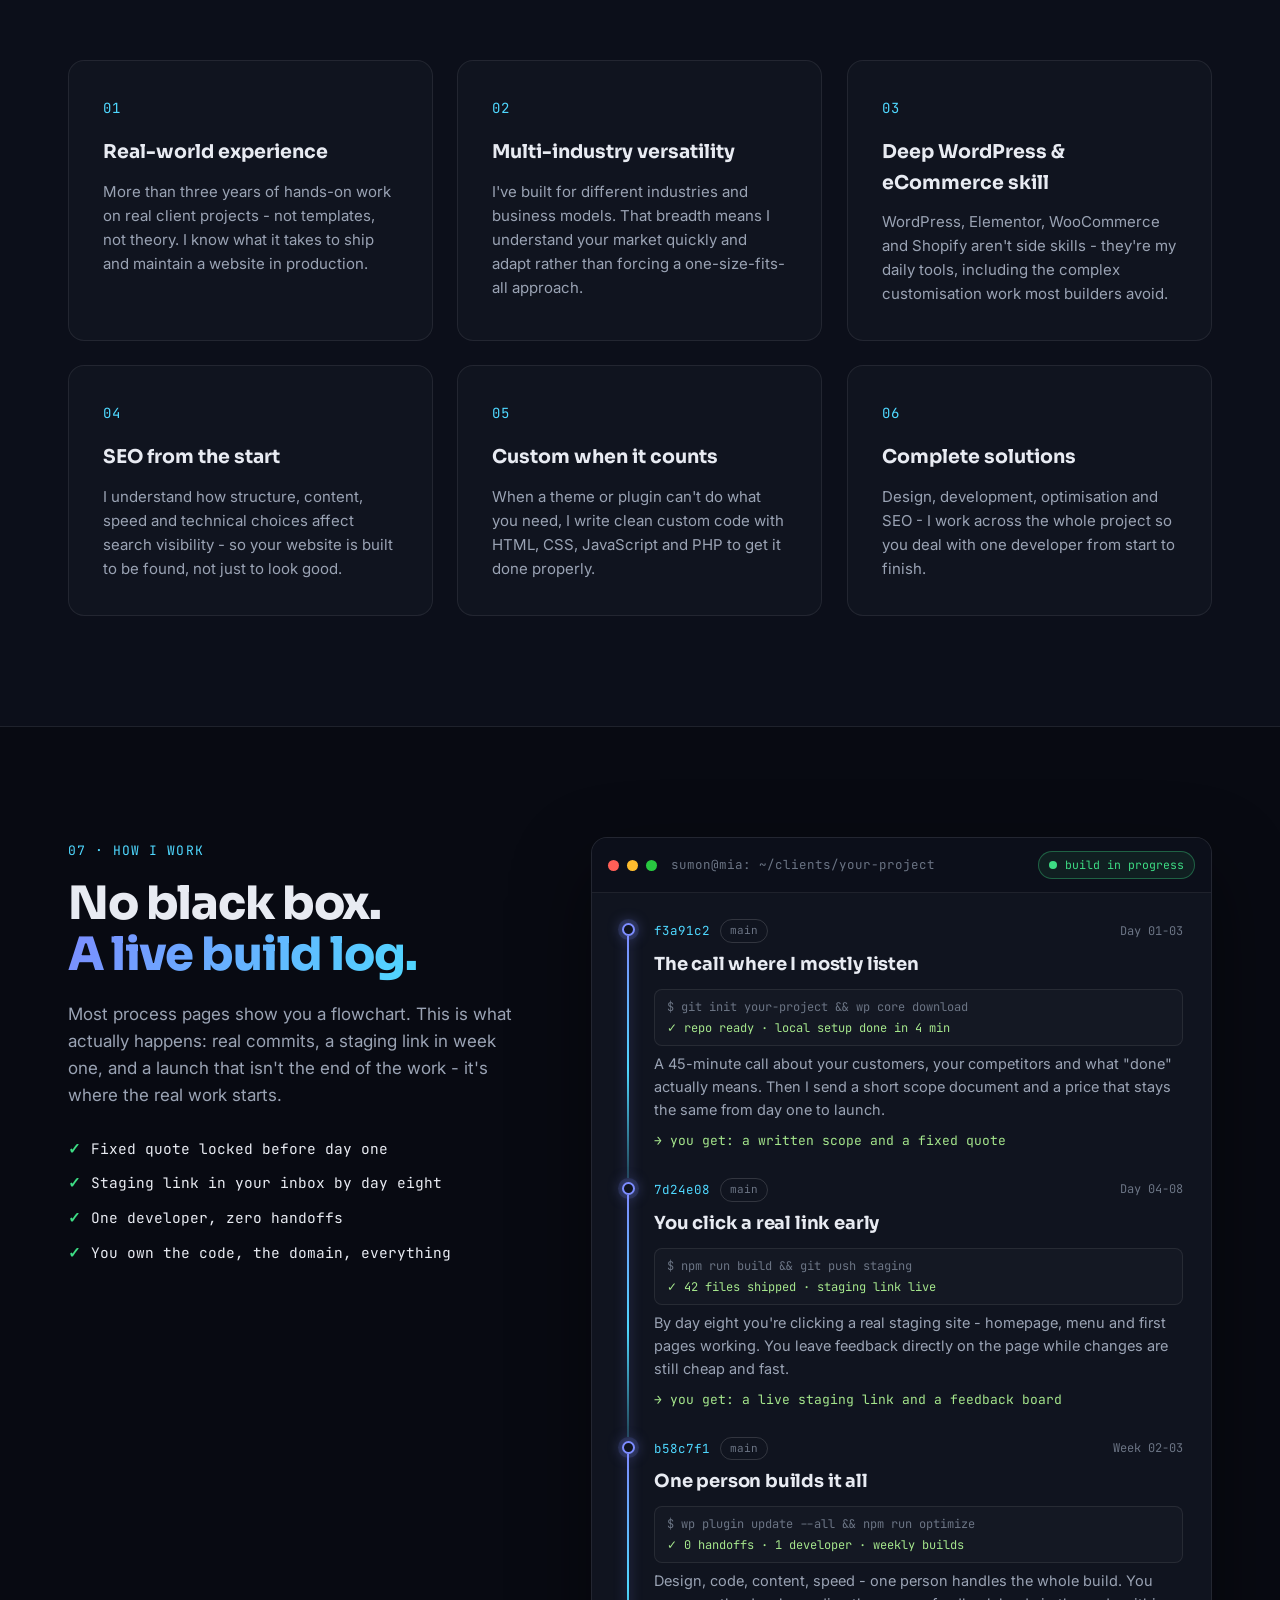
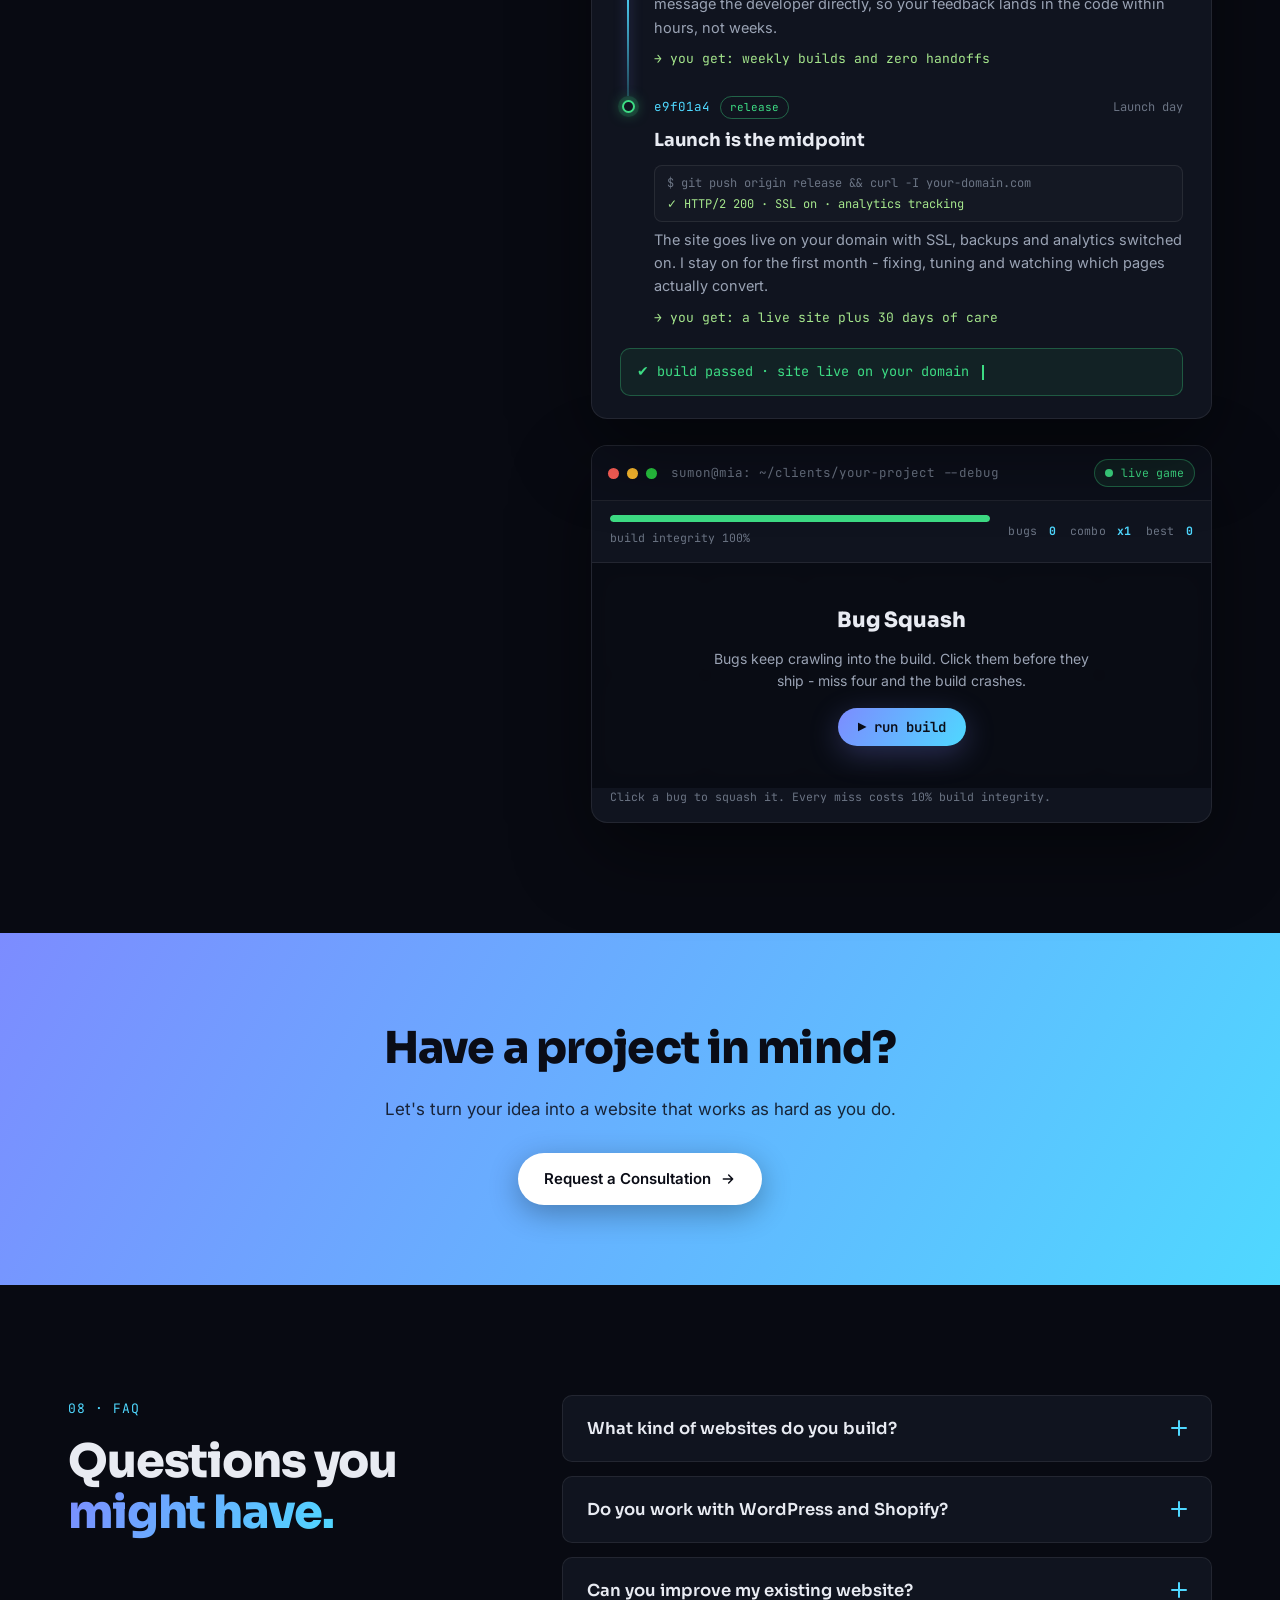
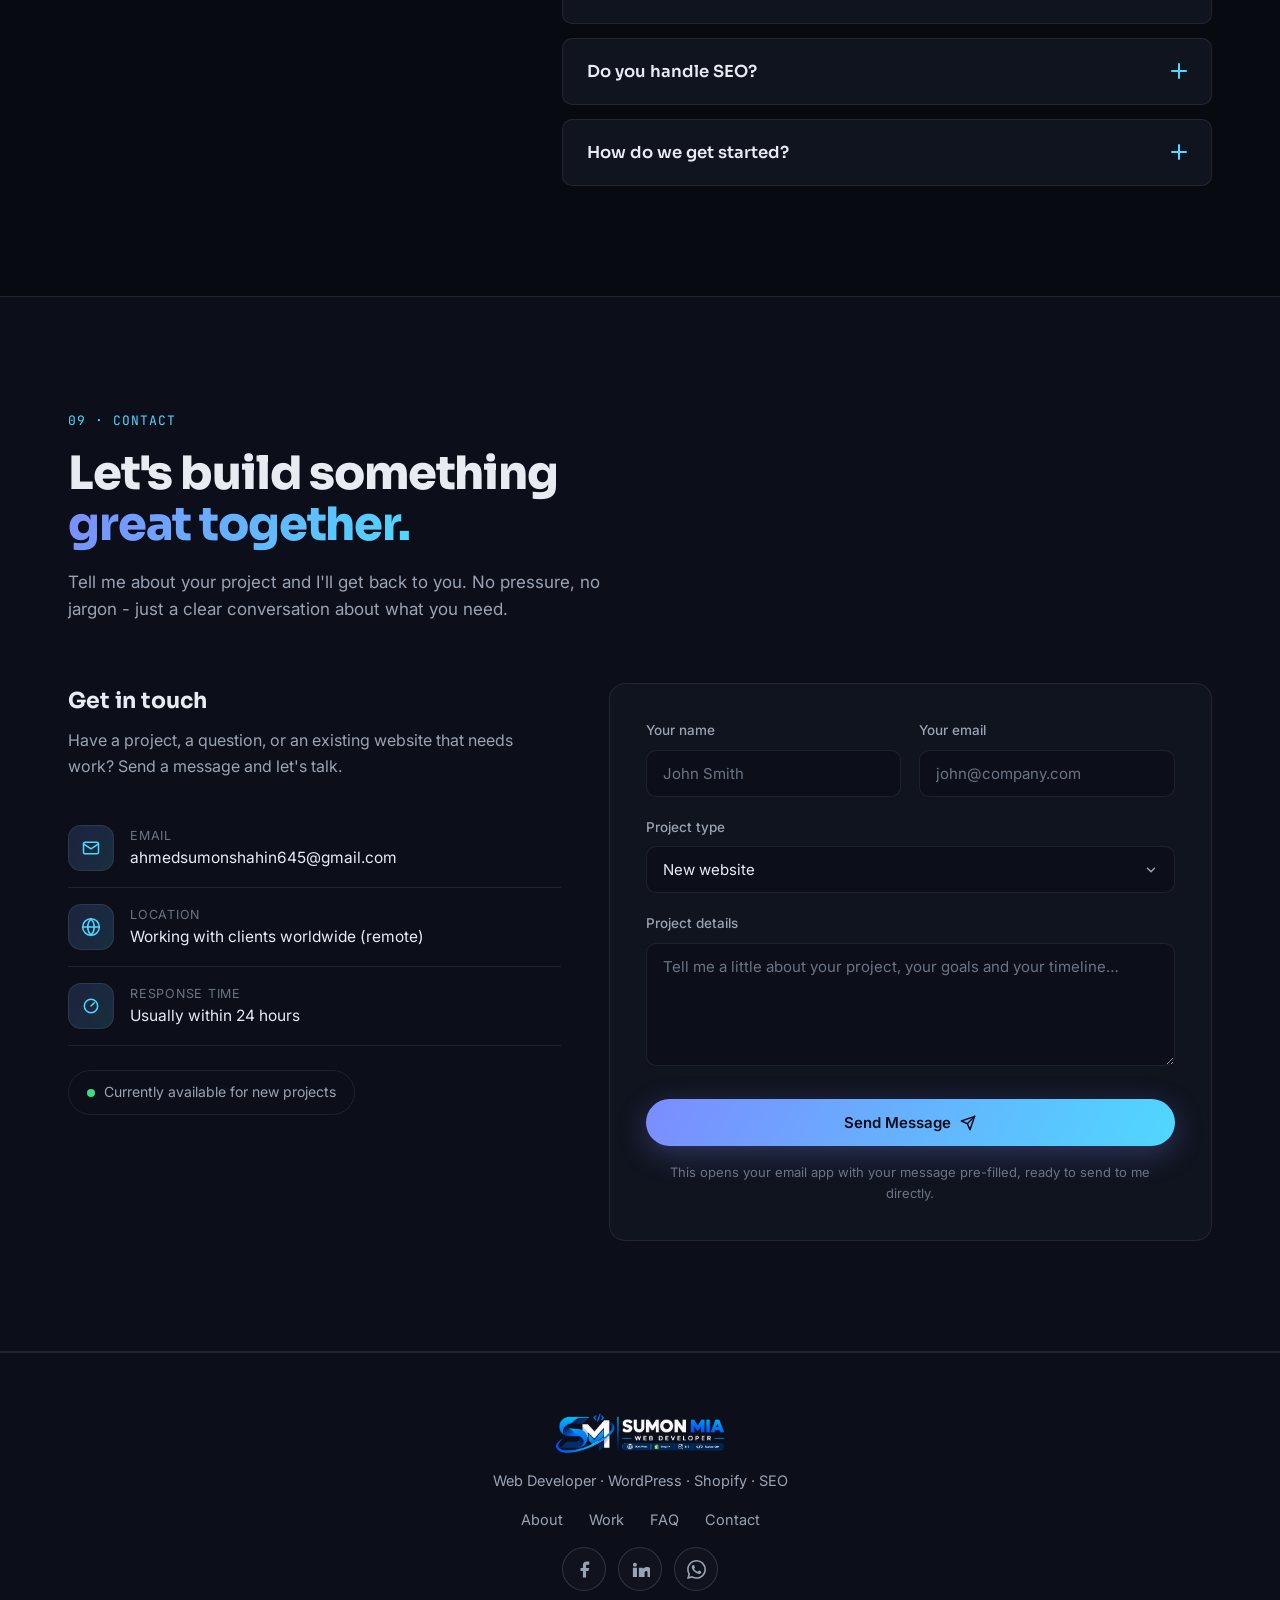
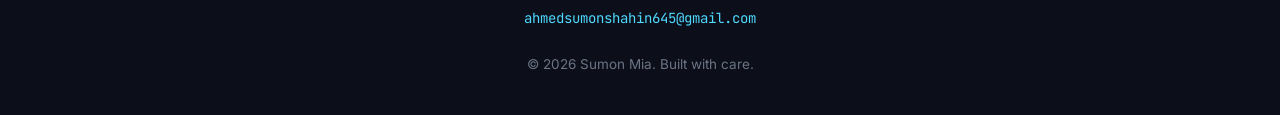
==== commit 5396ccc8: "Add dynamic multi-category project filters Co-authored-by: arena-agent <297053741+arena-agent@users." ====
--- a/index.html
+++ b/index.html
@@ -389,16 +389,7 @@
           <p class="section-sub">A look at recent projects for clients in different countries and industries. Click any project to visit the live website.</p>
         </div>
 
-        <div class="filters" id="filters" role="tablist" aria-label="Filter projects">
-          <button class="filter-btn is-active" data-filter="all">All</button>
-          <button class="filter-btn" data-filter="business">Business</button>
-          <button class="filter-btn" data-filter="ecommerce">eCommerce</button>
-          <button class="filter-btn" data-filter="services">Services</button>
-          <button class="filter-btn" data-filter="corporate">Corporate</button>
-          <button class="filter-btn" data-filter="creative">Creative</button>
-          <button class="filter-btn" data-filter="education">Education</button>
-          <button class="filter-btn" data-filter="niche">Niche</button>
-        </div>
+        <div class="filters" id="filters" role="tablist" aria-label="Filter projects"></div>
 
         <div class="work-grid" id="workGrid"></div>
       </div>
--- a/assets/css/styles.css
+++ b/assets/css/styles.css
@@ -428,6 +428,7 @@
 @keyframes cardIn { from { opacity: 0; transform: translateY(18px); } to { opacity: 1; transform: translateY(0); } }
 
 .work-top { display: flex; justify-content: space-between; align-items: flex-start; gap: 12px; margin-bottom: auto; }
+.work-cats { display: flex; flex-wrap: wrap; gap: 6px; }
 .work-cat {
   font-family: var(--font-mono); font-size: 12px; letter-spacing: 0.06em;
   text-transform: uppercase; color: var(--accent-2);
@@ -460,7 +461,10 @@
 
 /* ---------- Process (build log) ---------- */
 .buildlog { display: grid; grid-template-columns: 0.85fr 1.15fr; gap: 26px 64px; align-items: start; }
-.buildlog-intro { position: sticky; top: calc(var(--nav-h) + 40px); }
+.buildlog-intro {
+  grid-column: 1; grid-row: 1 / span 2; align-self: start;
+  position: sticky; top: calc(var(--nav-h) + 40px);
+}
 .buildlog-lead { margin-top: 20px; color: var(--muted); font-size: 17px; max-width: 460px; }
 .buildlog-facts {
   list-style: none; margin-top: 28px;
@@ -471,6 +475,7 @@
 .buildlog-facts li::before { content: "✓"; color: #3ddc84; font-weight: 700; flex-shrink: 0; }
 
 .buildlog-terminal {
+  grid-column: 2; grid-row: 1;
   background: var(--surface); border: 1px solid var(--line);
   border-radius: var(--radius); box-shadow: 0 30px 80px rgba(0, 0, 0, 0.45);
   overflow: hidden;
@@ -539,7 +544,7 @@
 
 /* ---------- Bug Squash (live game) ---------- */
 .buildlog-game {
-  grid-column: 2;
+  grid-column: 2; grid-row: 2;
   background: var(--surface); border: 1px solid var(--line);
   border-radius: var(--radius); box-shadow: 0 30px 80px rgba(0, 0, 0, 0.45);
   overflow: hidden;
@@ -761,8 +766,9 @@
   .work-grid { grid-template-columns: repeat(2, 1fr); }
   .why-grid { grid-template-columns: repeat(2, 1fr); }
   .buildlog { grid-template-columns: 1fr; gap: 44px; }
-  .buildlog-intro { position: static; }
-  .buildlog-game { grid-column: 1; }
+  .buildlog-intro { position: static; grid-column: auto; grid-row: auto; }
+  .buildlog-terminal { grid-column: auto; grid-row: auto; }
+  .buildlog-game { grid-column: auto; grid-row: auto; }
   .about-grid { grid-template-columns: 1fr; gap: 40px; }
   .faq-wrap { grid-template-columns: 1fr; gap: 40px; }
   .section { padding: 92px 0; }
